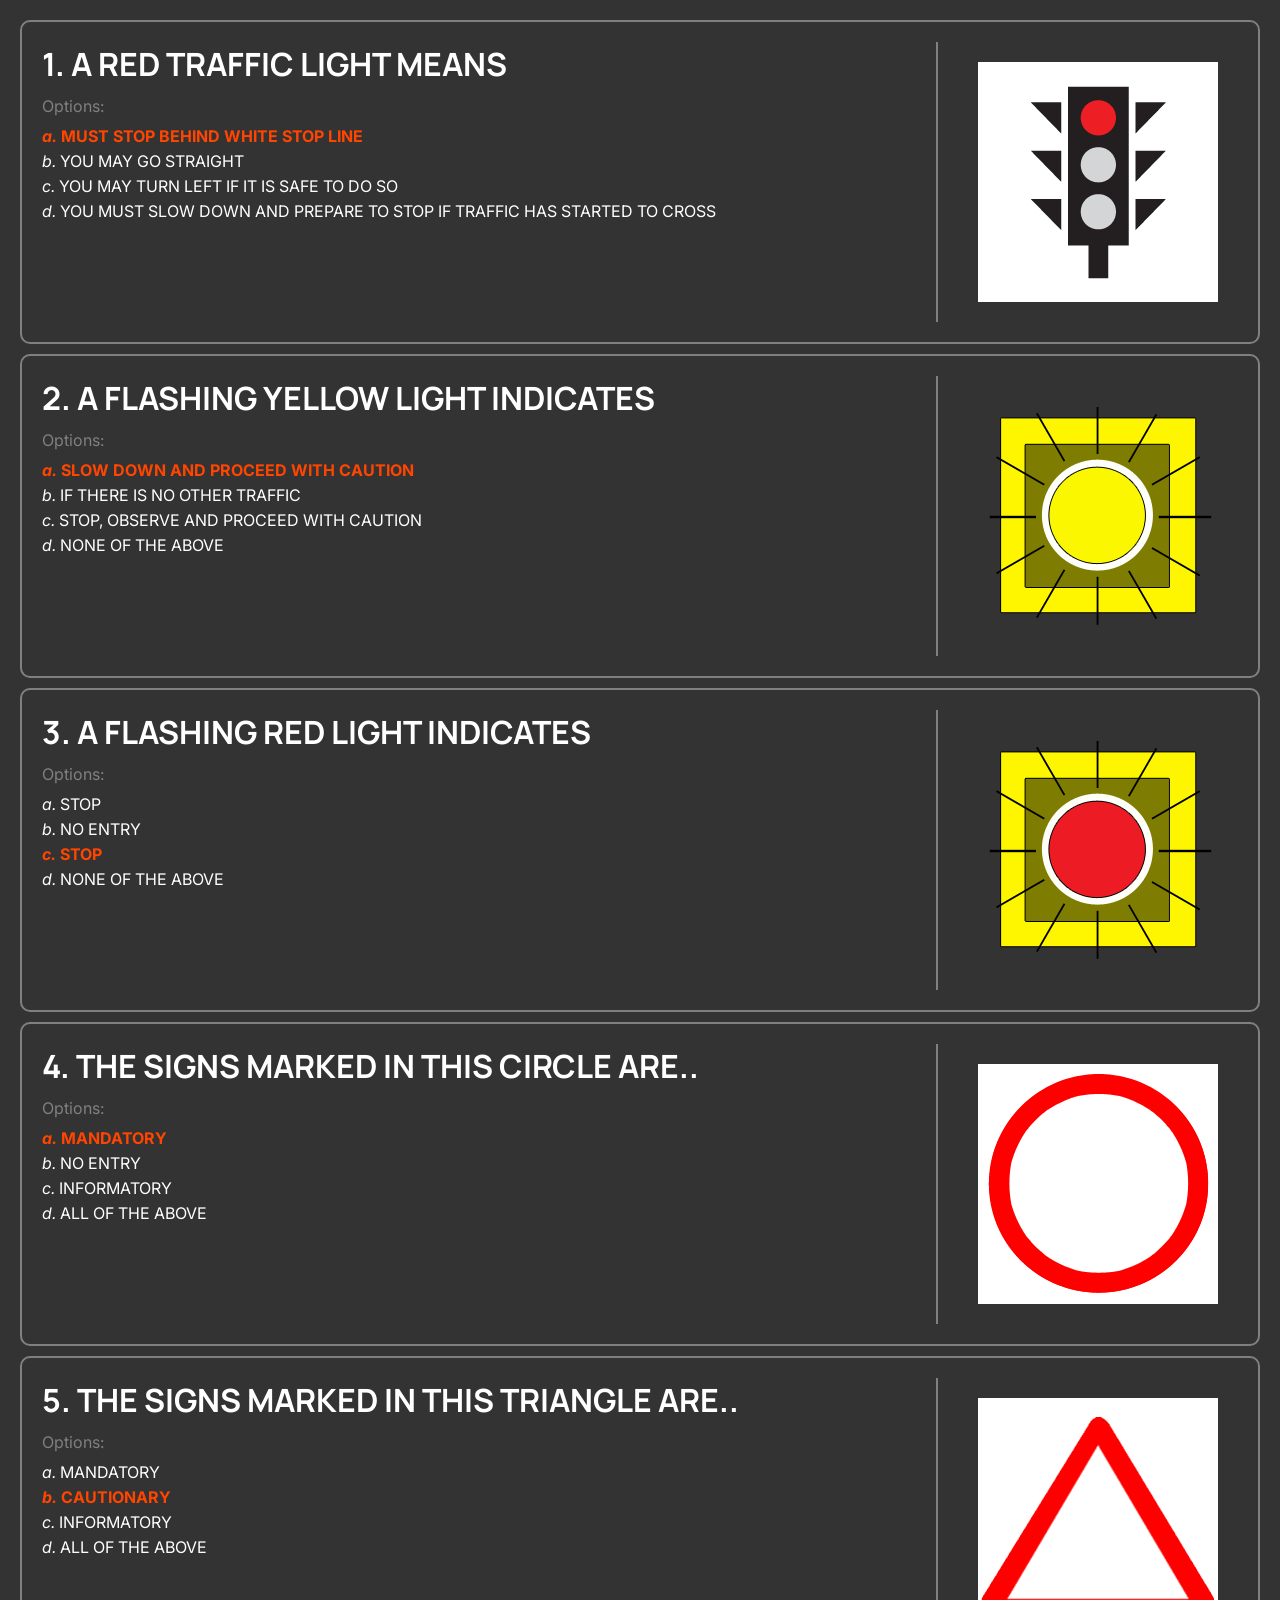
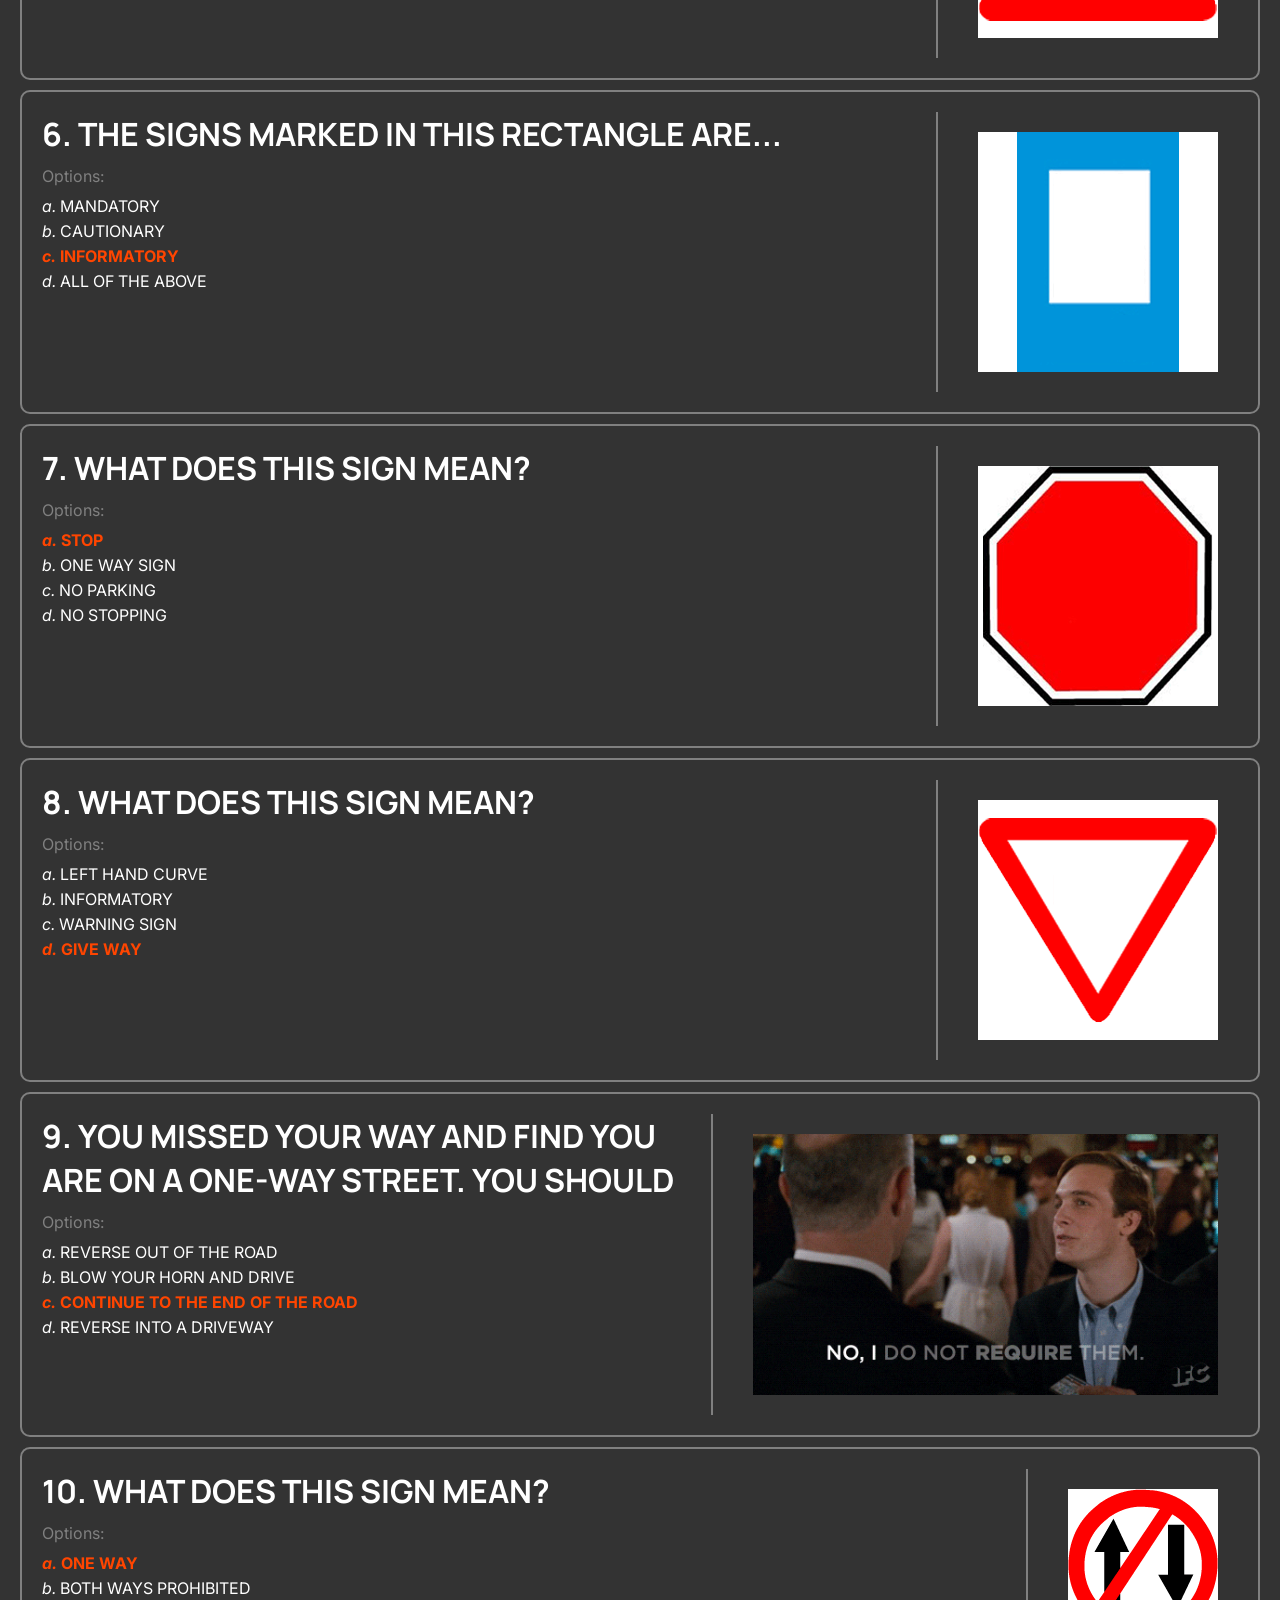
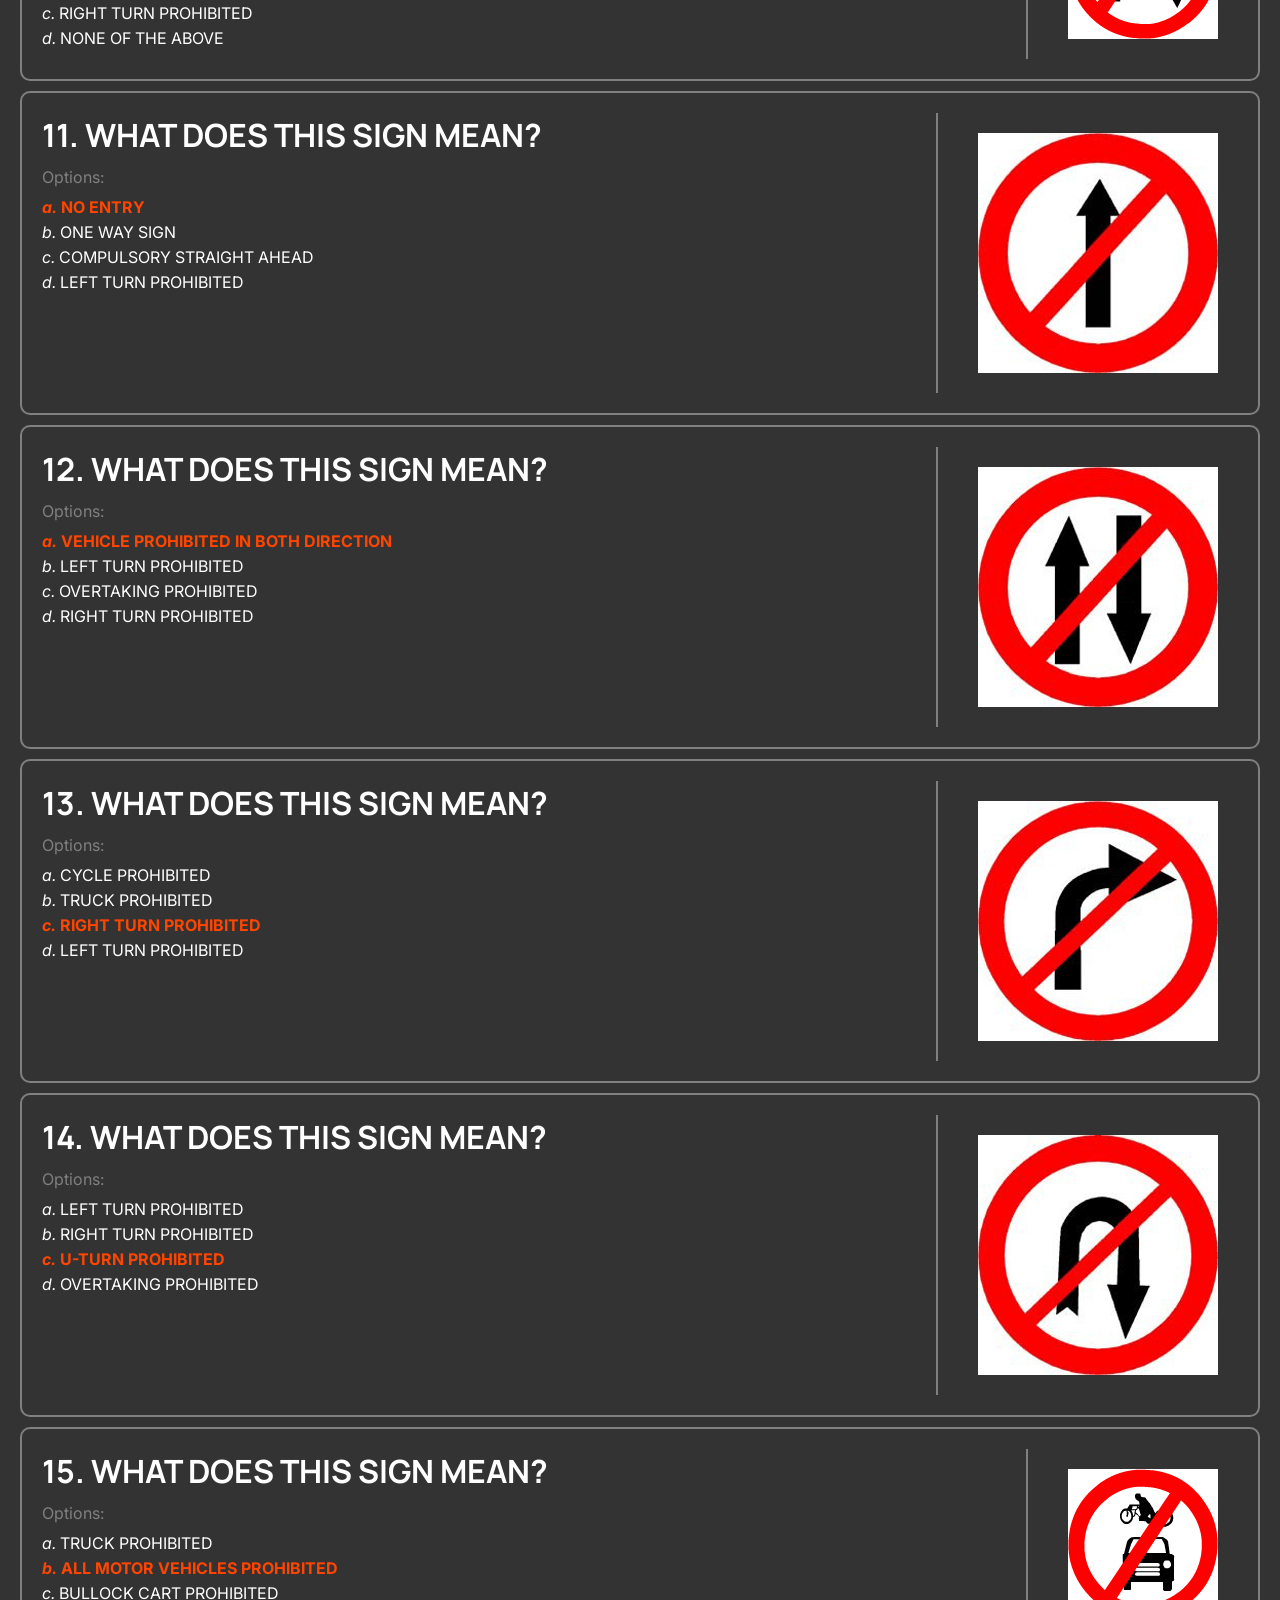
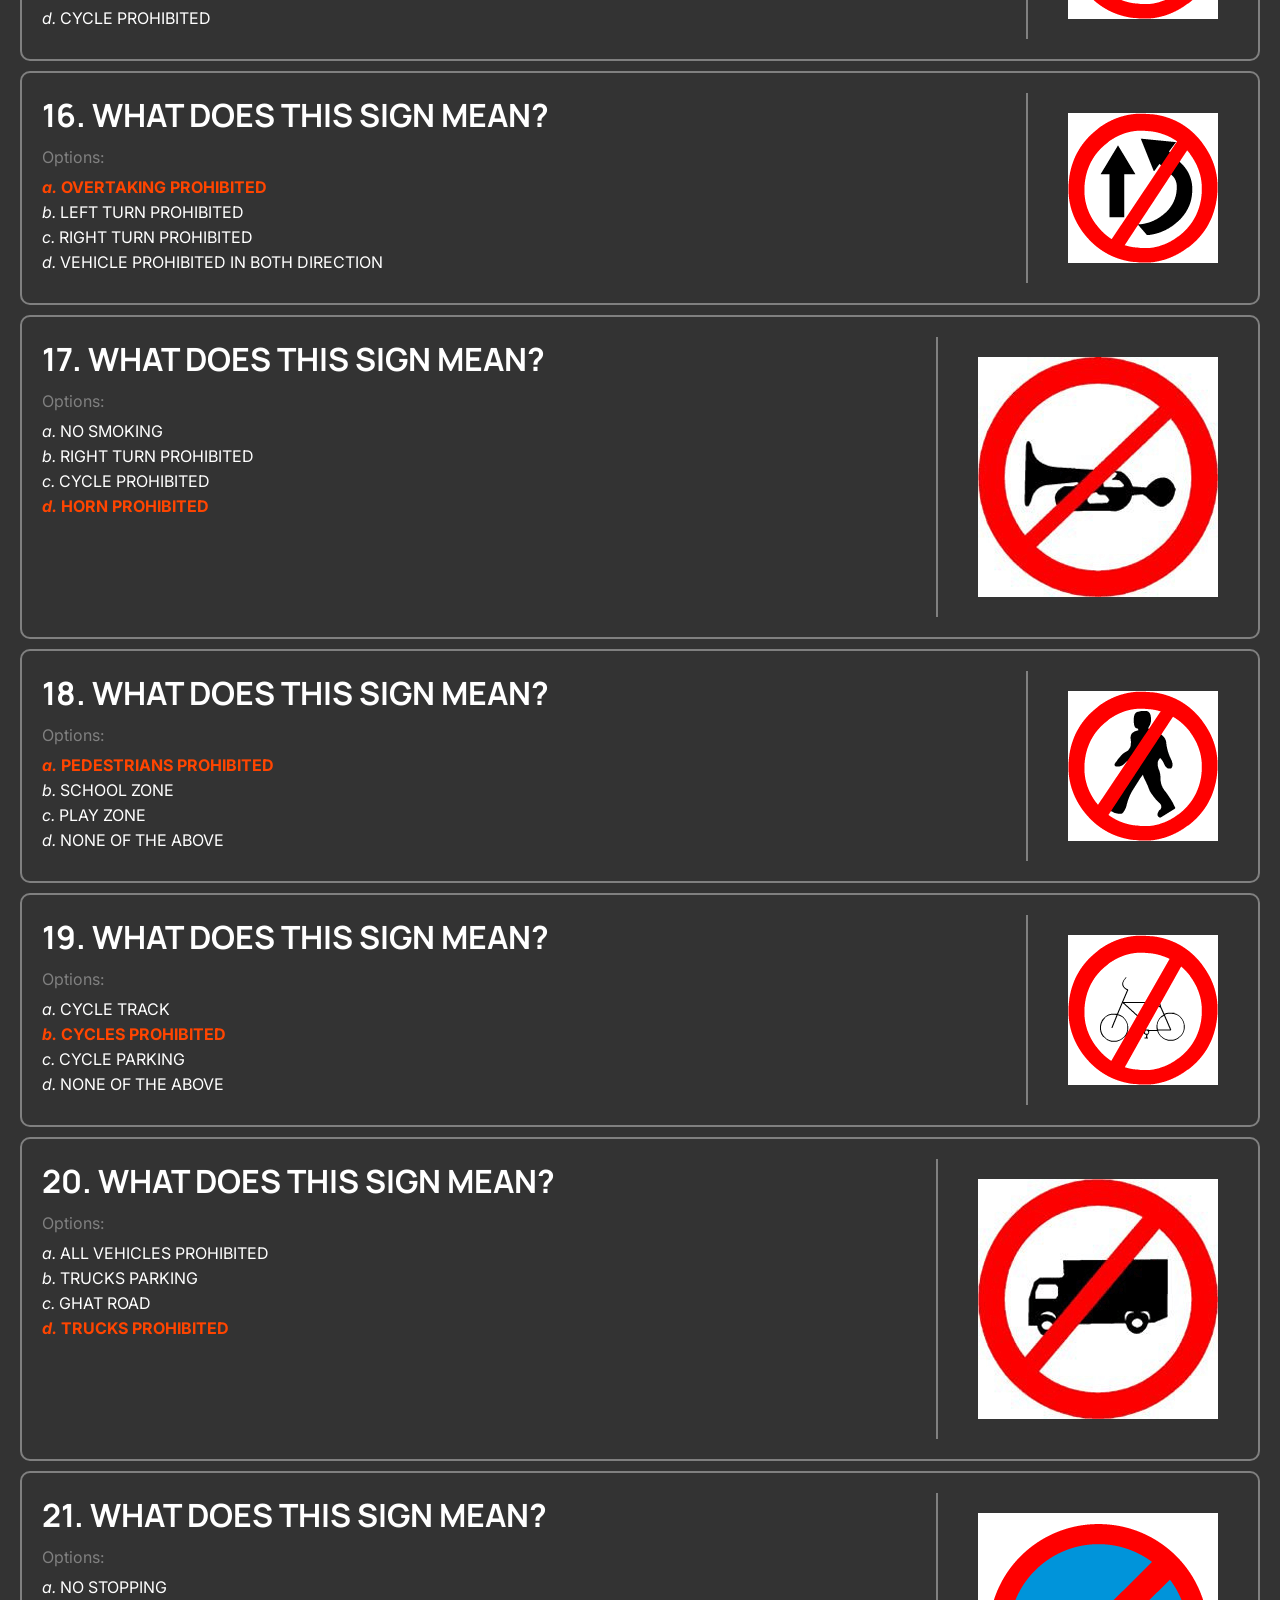
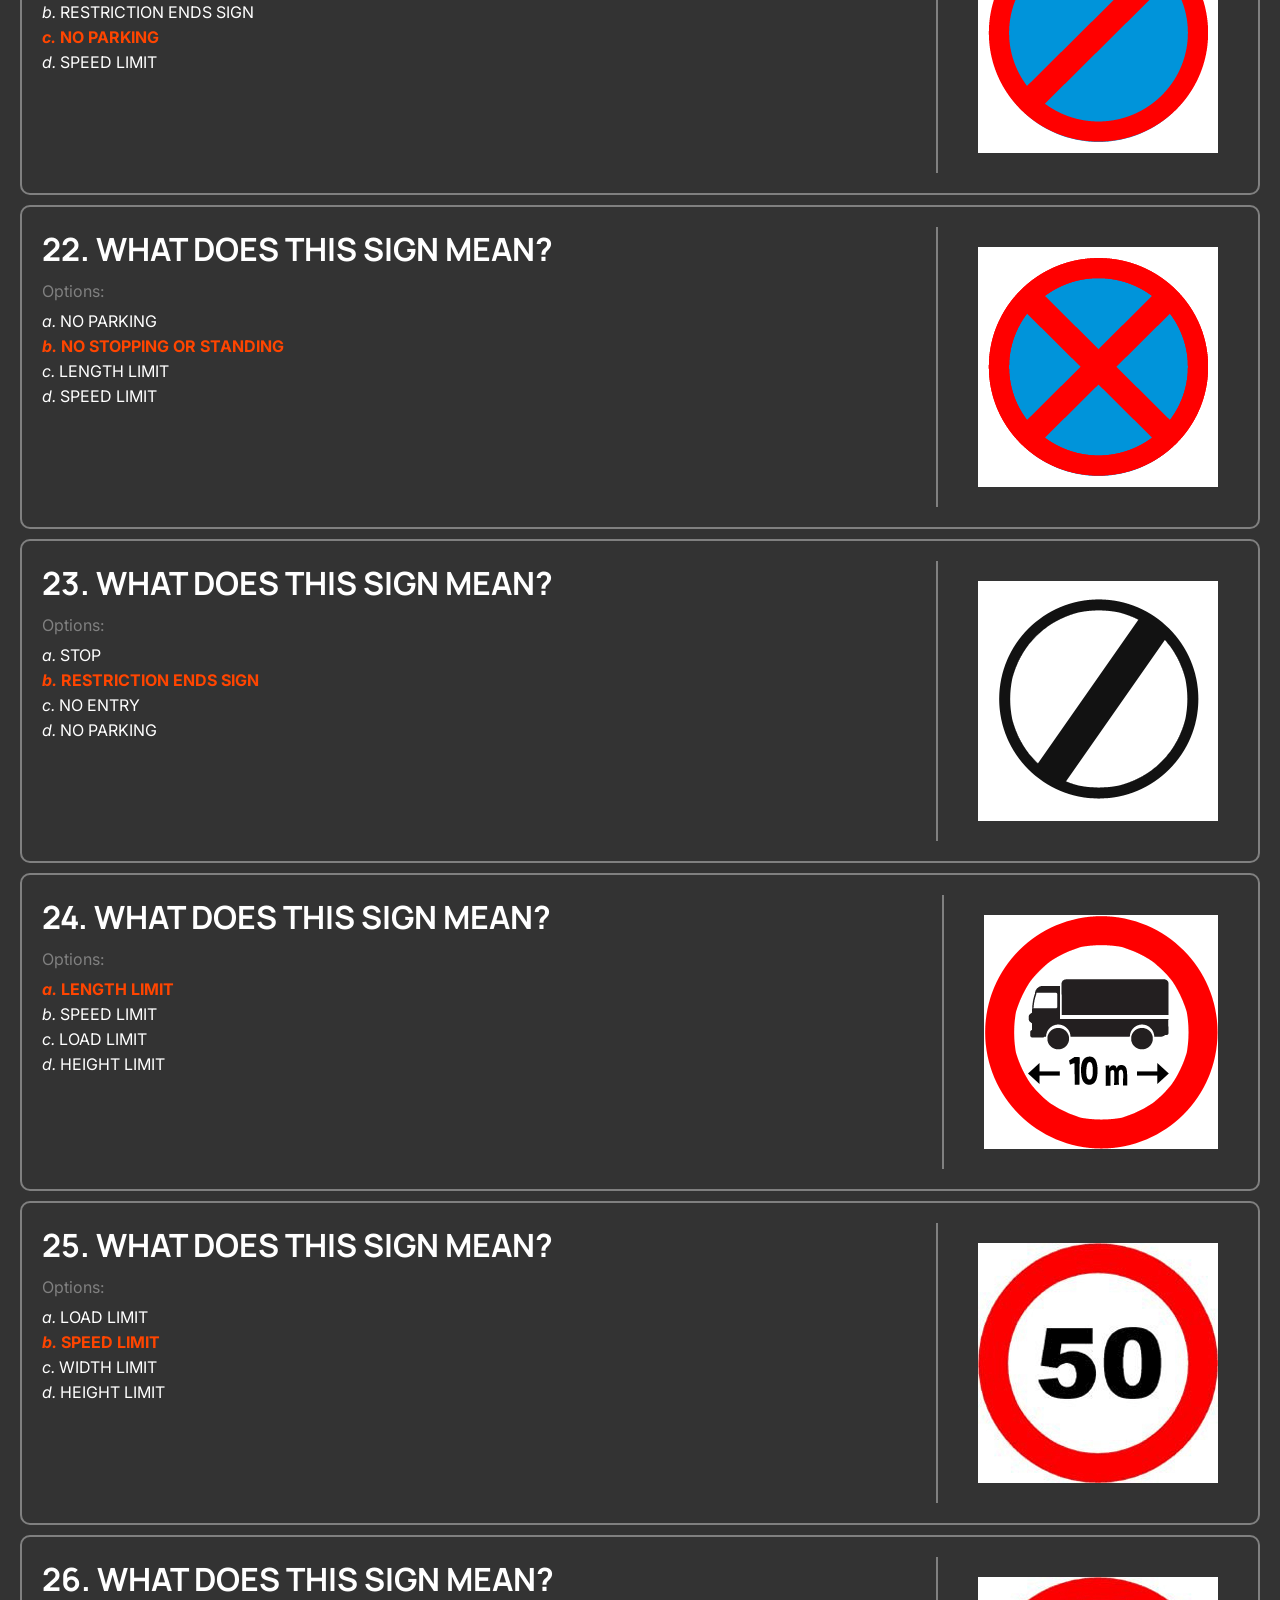
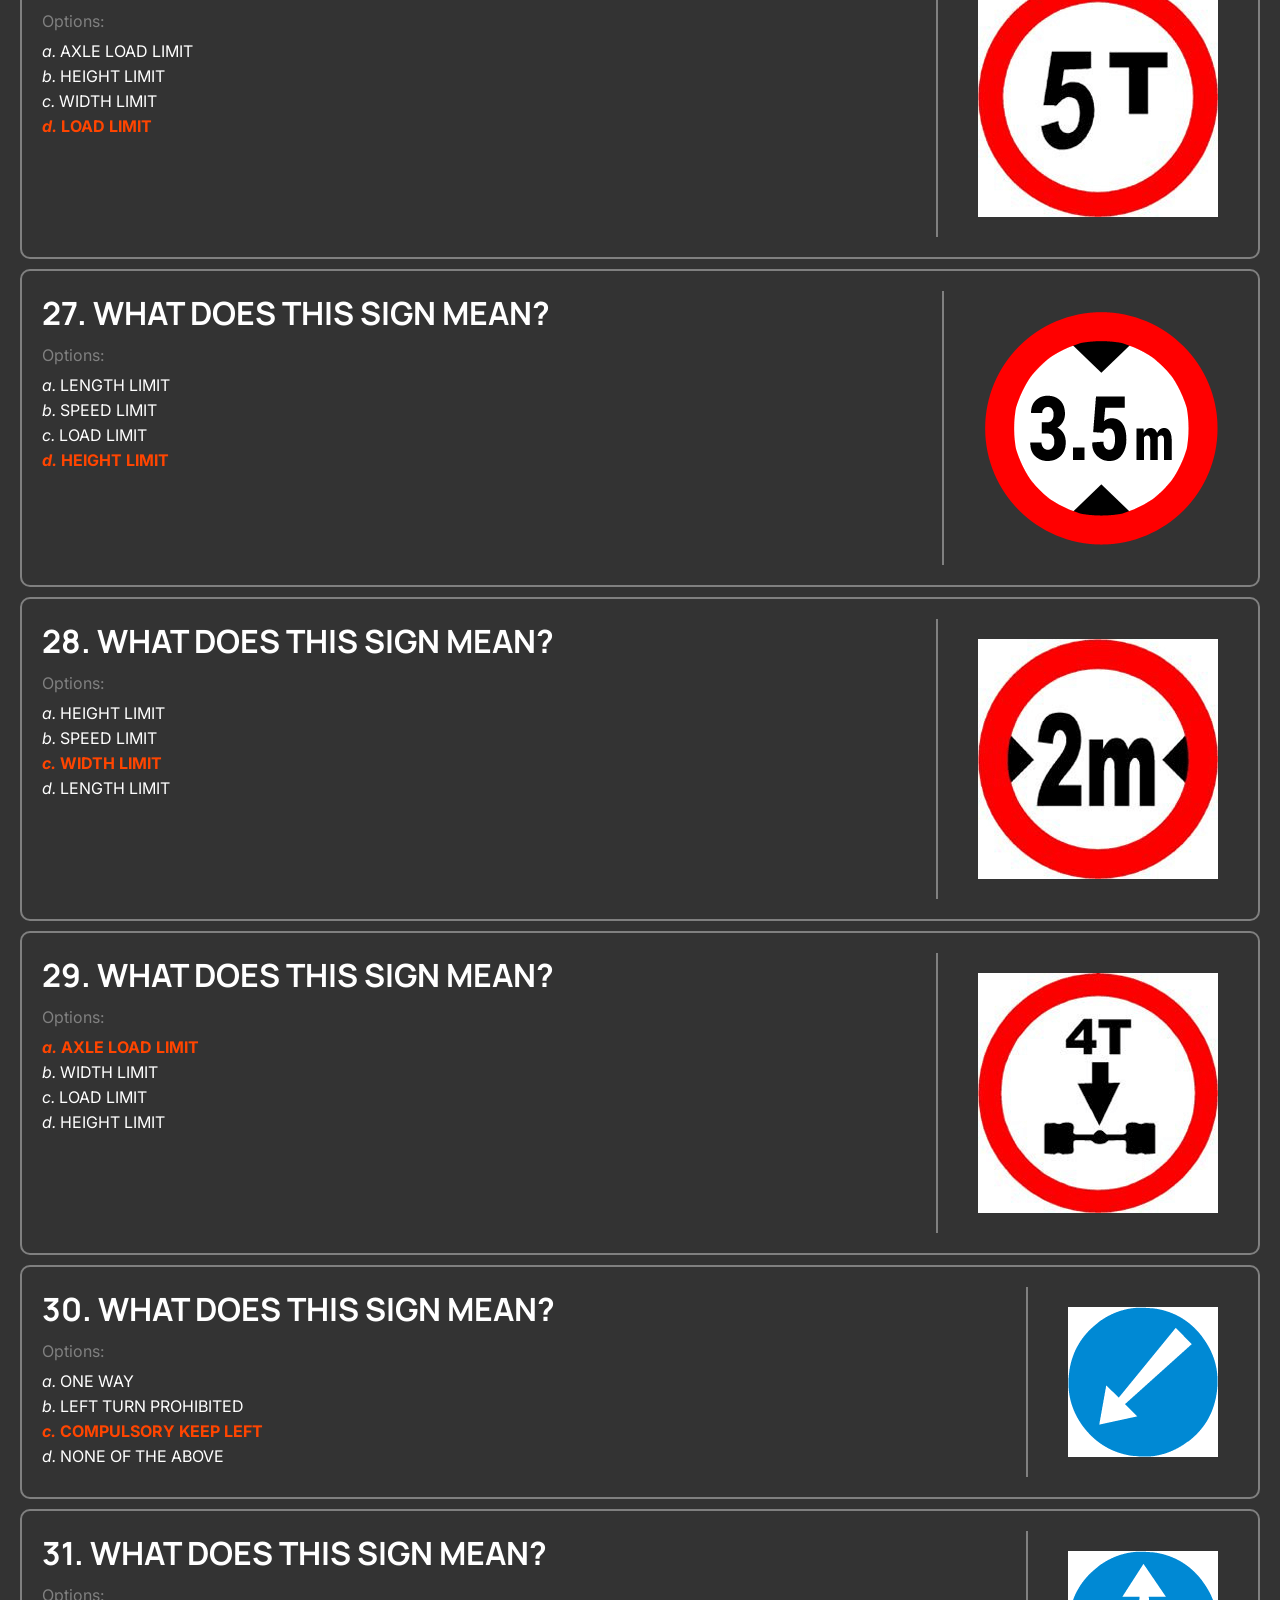
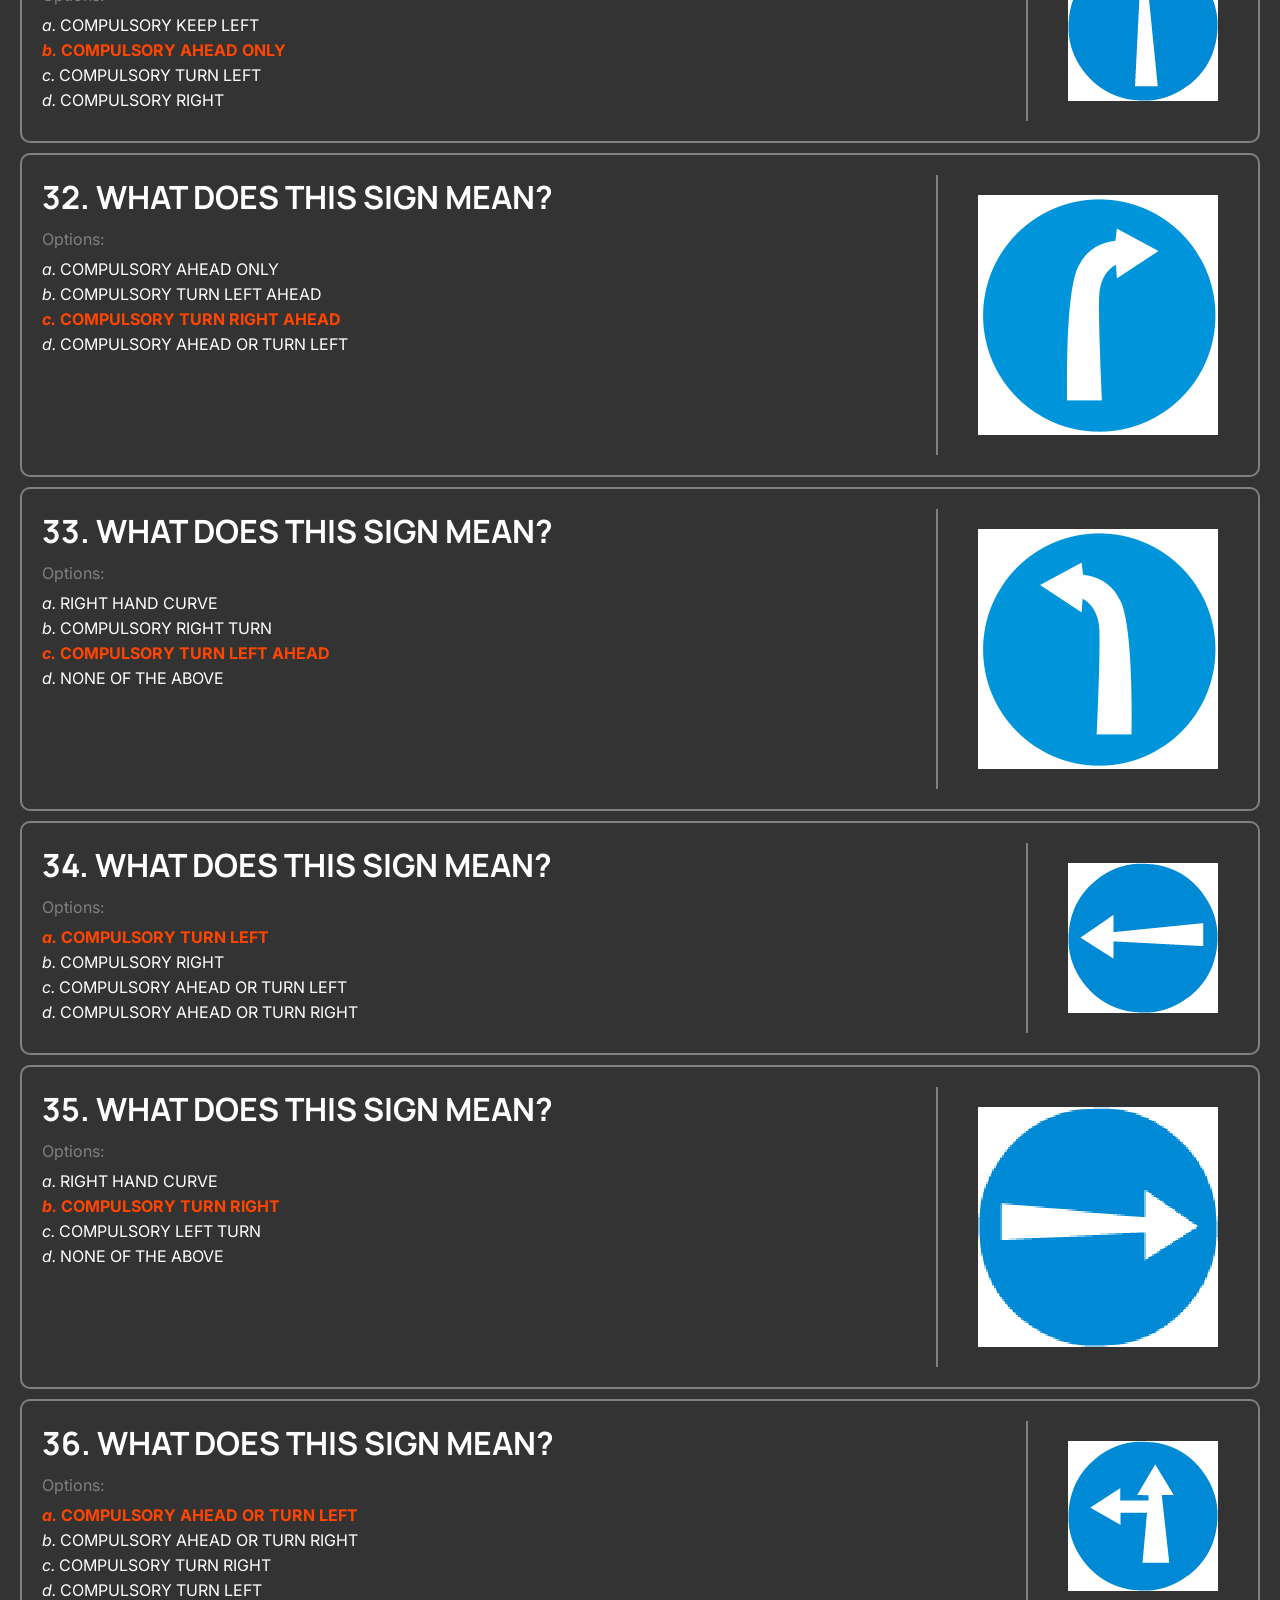
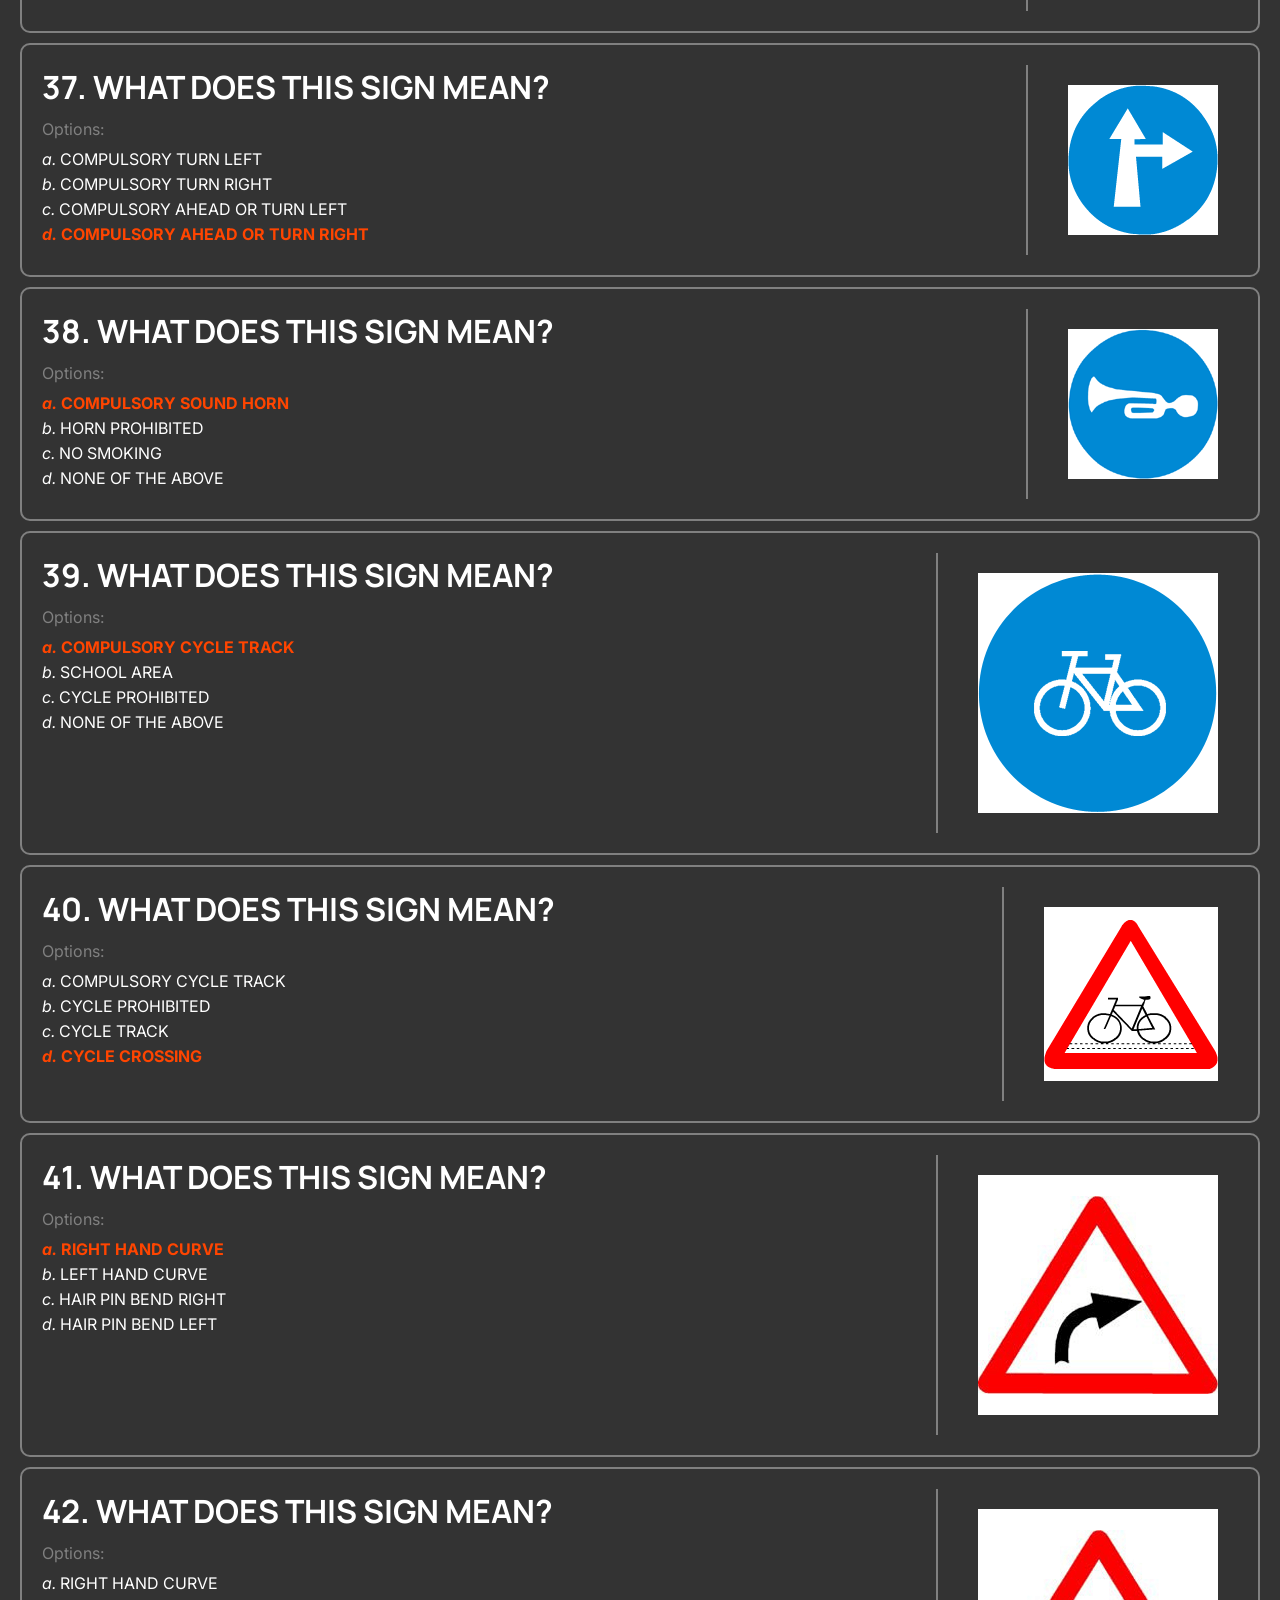
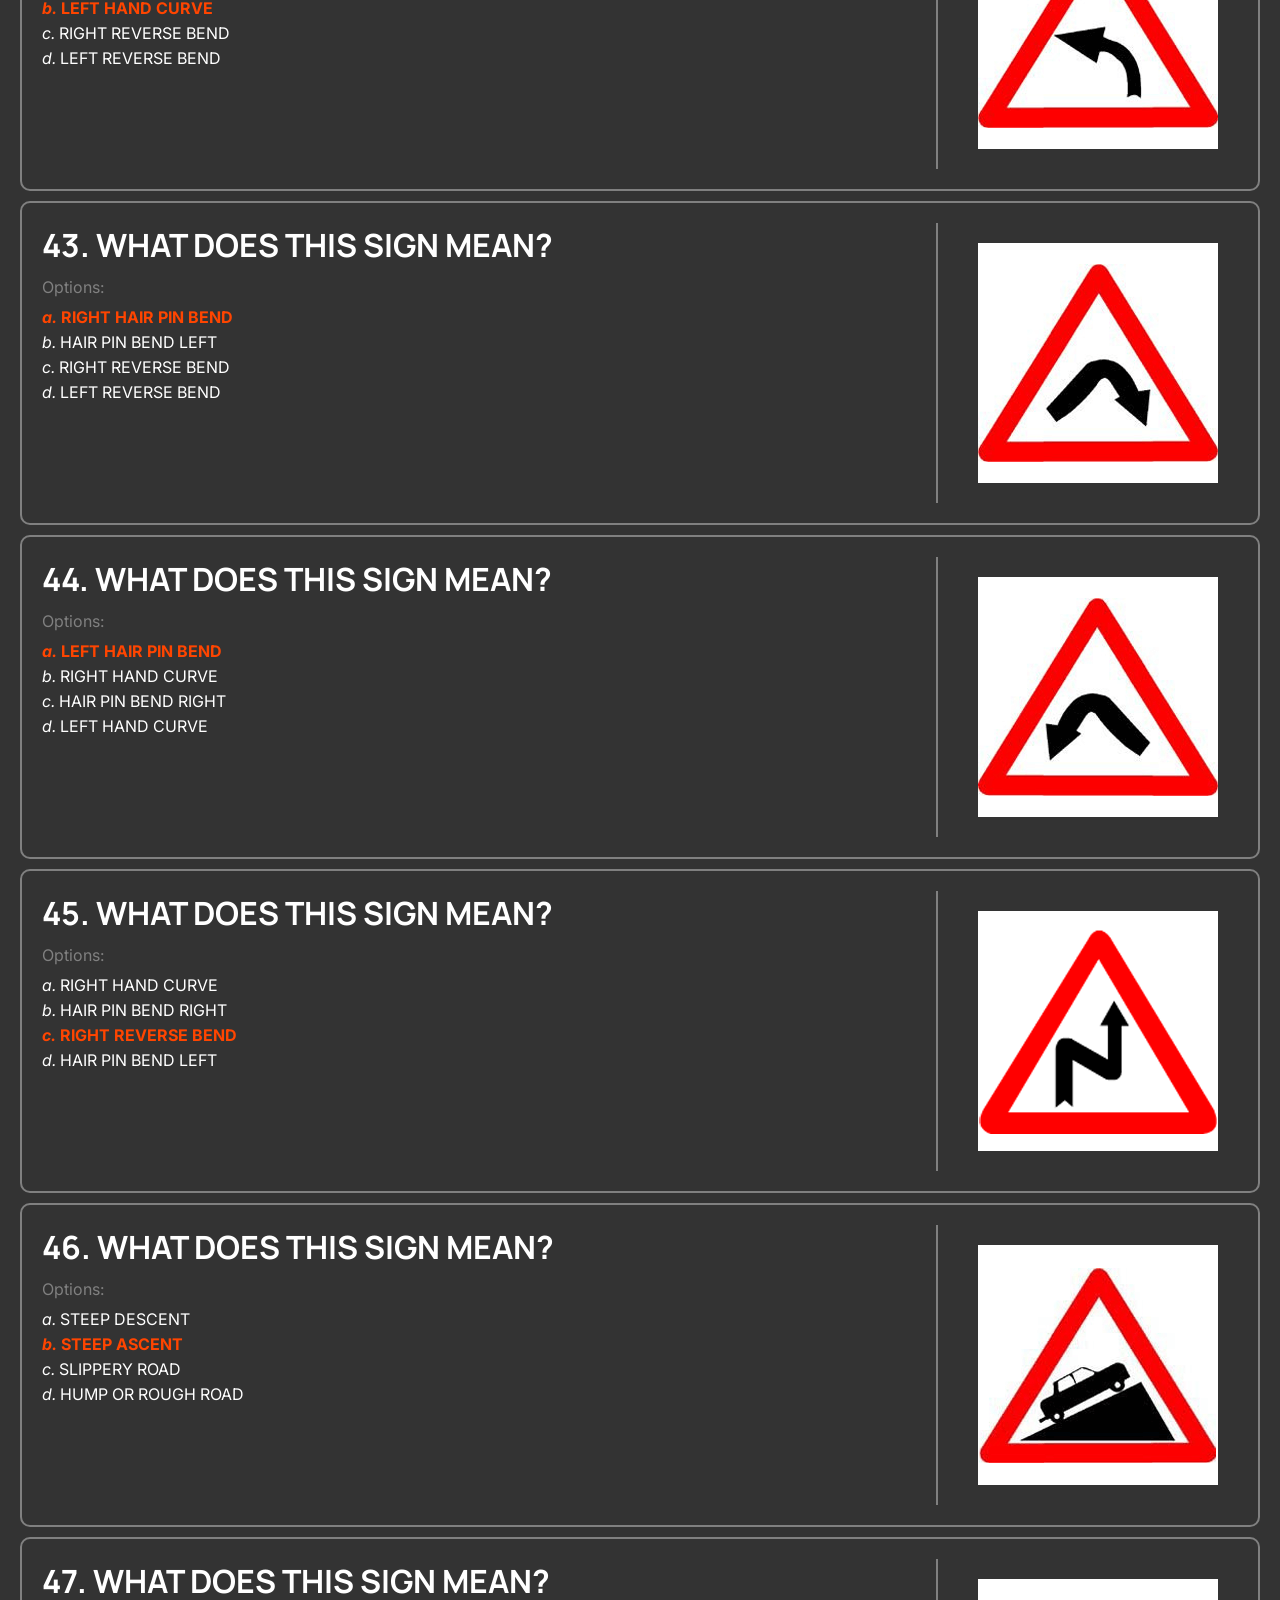
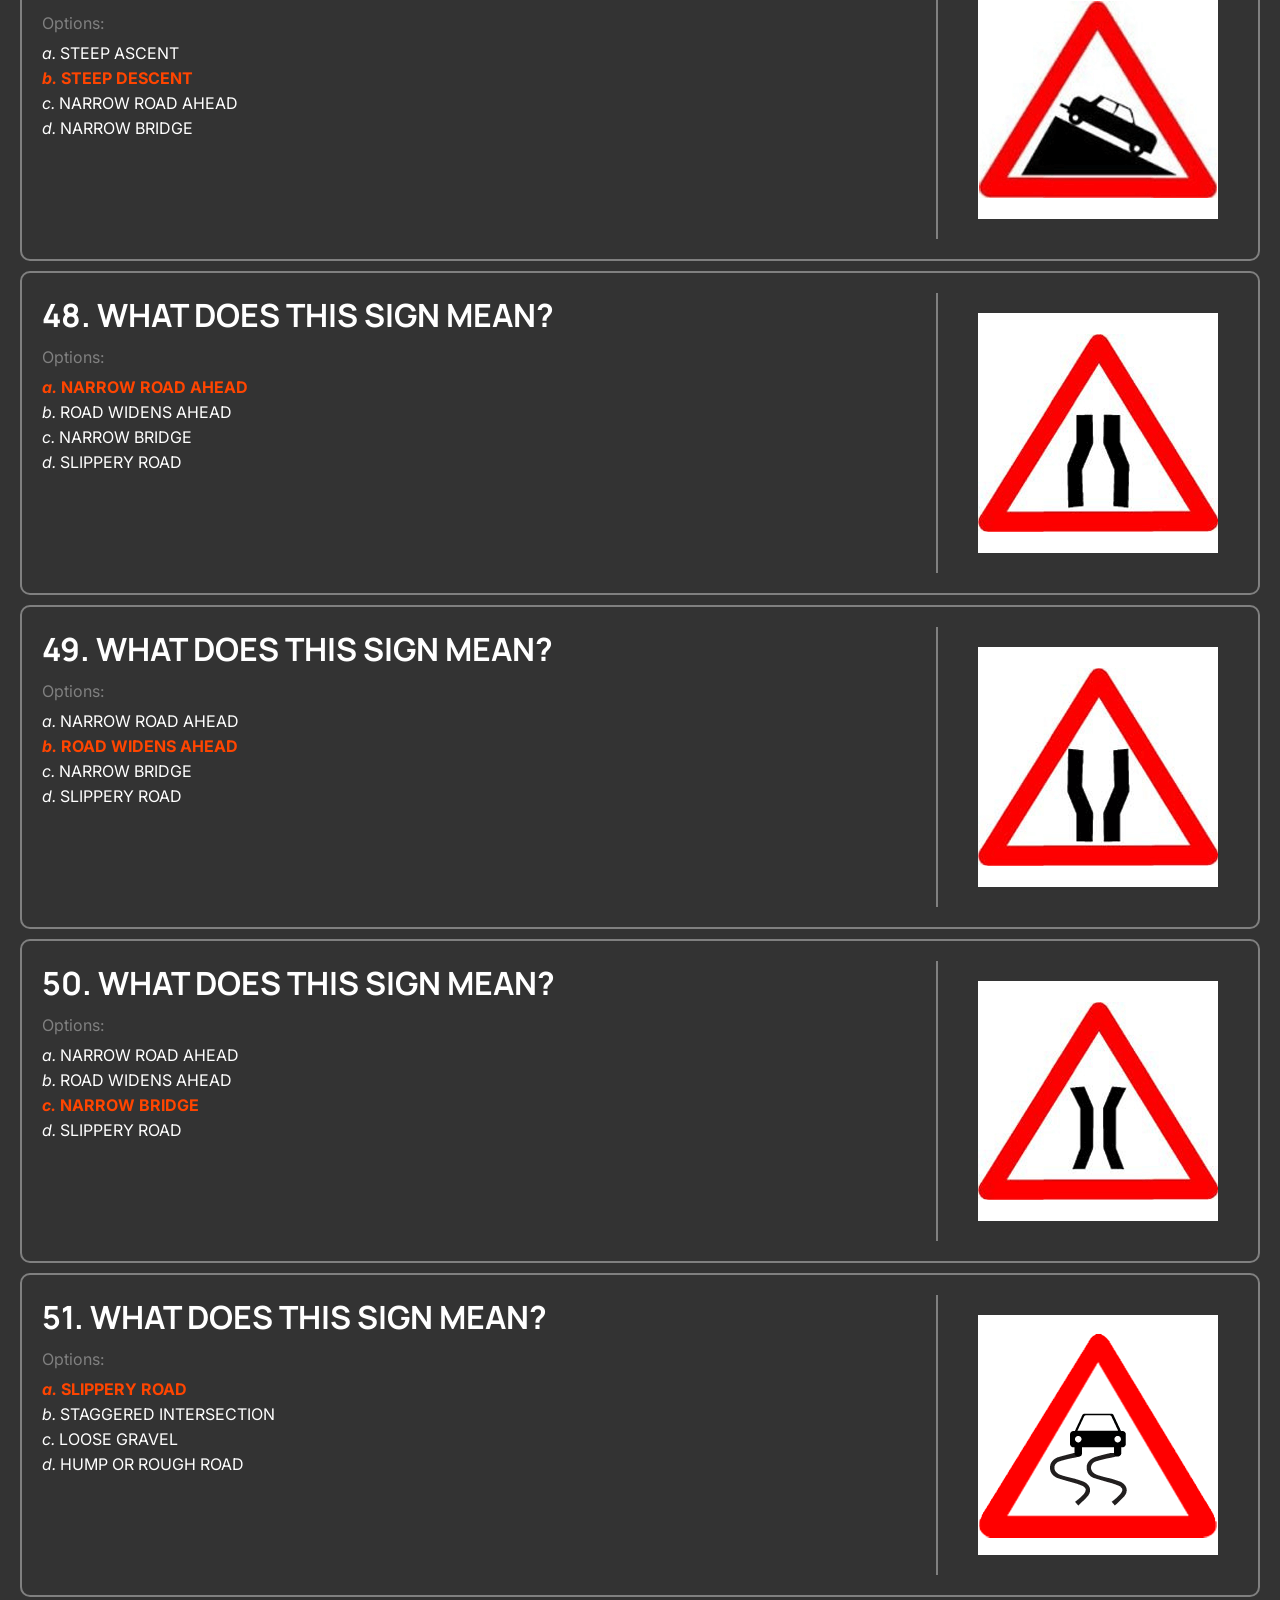
==== index.html @ 0a3eb421 "fix display to 90vh" ====
<!doctype html>
<html lang="en">
  <head>
    <meta charset="UTF-8" />
    <meta name="viewport" content="width=device-width, initial-scale=1.0" />
    <title>Rto Quiz</title>
    <link rel="preconnect" href="https://fonts.googleapis.com" />
    <link rel="preconnect" href="https://fonts.gstatic.com" crossorigin />
    <link
      href="https://fonts.googleapis.com/css2?family=Inter:ital,opsz,wght@0,14..32,100..900;1,14..32,100..900&family=Manrope:wght@200..800&display=swap"
      rel="stylesheet"
    />
    <style>
      * {
        padding: 0;
        margin: 0;
        box-sizing: border-box;
      }

      body {
        font-family: "Inter", sans-serif;
        max-width: 1300px;
        width: 100%;
        margin: 0 auto;
        display: flex;
        justify-content: center;
        padding: 20px;
        background-color: rgba(0, 0, 0, 0.8);
        color: #fff;
        min-height: 100vh; /* Ensure body takes full height */
      }

      .main-container {
        width: 100%;
      }

      .options {
        list-style-type: none;
      }

      .question-tab {
        border: 2px solid gray;
        padding: 20px;
        border-radius: 10px;
        margin-bottom: 10px;
        display: flex;
        gap: 20px;
      }

      .q-options {
        border-right: 2px solid gray;
        flex: 1 1 60%;
      }

      .img-container {
        display: flex;
        justify-content: center;
        align-items: center;
      }

      img {
        width: fit-content;
        max-width: 100%; /* Prevent overflow */
        padding: 20px;
      }

      h1 {
        font-family: "Manrope", sans-serif;
        margin-bottom: 10px;
      }

      .options li {
        margin-bottom: 5px;
      }

      /* Navigation dots for mobile */
      .nav-indicator {
        display: none;
        text-align: center;
        margin-top: 10px;
        color: gray;
      }

      /* --- MOBILE SWIPE LOGIC CSS --- */
      @media (max-width: 480px) {
        .main-container {
          max-width: 100%;
          height: 90vh; /* Fixed height for the card container */
          position: relative; /* Needed for absolute positioning children */
          overflow: hidden; /* Hide cards that are off-screen */
        }

        .question-tab {
          flex-direction: column;
          height: 100%;
          width: 100%;

          /* Absolute positioning to stack them */
          position: absolute;
          top: 0;
          left: 0;

          /* Transition for the swipe animation */
          transition:
            transform 0.3s ease-in-out,
            opacity 0.3s ease;
          opacity: 0;
          pointer-events: none; /* Prevent clicking hidden cards */

          /* Start off-screen to the right by default */
          transform: translateX(100%);
        }

        /* The class active will be added by JS to show the current card */
        .question-tab.active {
          opacity: 1;
          pointer-events: all;
          transform: translateX(0);
          z-index: 2;
        }

        /* Class for cards that have been swiped to the left */
        .question-tab.prev {
          transform: translateX(-100%);
          z-index: 1;
          opacity: 0;
        }

        .q-options {
          padding-bottom: 10px;
          border-right: none;
          border-bottom: 2px solid gray;
          overflow-y: auto; /* Allow text scroll if question is long */
        }

        .nav-indicator {
          display: block;
        }
      }
    </style>
  </head>
  <body>
    <div style="width: 100%">
      <div class="main-container"></div>
      <div class="nav-indicator">
        <span id="current-count">1</span> / <span id="total-count">0</span
        ><br />
        <small>(Swipe Left/Right)</small>
      </div>
    </div>
    <script>
      const questionData = [
        {
          id: 1,
          question: "A RED TRAFFIC LIGHT MEANS",
          imageID: "img111",
          options: {
            a: "MUST STOP BEHIND WHITE STOP LINE",
            b: "YOU MAY GO STRAIGHT",
            c: "YOU MAY TURN LEFT IF IT IS SAFE TO DO SO",
            d: "YOU MUST SLOW DOWN AND PREPARE TO STOP IF TRAFFIC HAS STARTED TO CROSS",
          },
          answerOption: "a",
        },
        {
          id: 2,
          question: "A FLASHING YELLOW LIGHT INDICATES",
          imageID: "img129",
          options: {
            a: "SLOW DOWN AND PROCEED WITH CAUTION",
            b: "IF THERE IS NO OTHER TRAFFIC",
            c: "STOP, OBSERVE AND PROCEED WITH CAUTION",
            d: "NONE OF THE ABOVE",
          },
          answerOption: "a",
        },
        {
          id: 3,
          question: "A FLASHING RED LIGHT INDICATES",
          imageID: "img130",
          options: {
            a: "STOP",
            b: "NO ENTRY",
            c: "STOP",
            d: "NONE OF THE ABOVE",
          },
          answerOption: "c",
        },
        {
          id: 4,
          question: "THE SIGNS MARKED IN THIS CIRCLE ARE..",
          imageID: "img131",
          options: {
            a: "MANDATORY",
            b: "NO ENTRY",
            c: "INFORMATORY",
            d: "ALL OF THE ABOVE",
          },
          answerOption: "a",
        },
        {
          id: 5,
          question: "THE SIGNS MARKED IN THIS TRIANGLE ARE..",
          imageID: "img112",
          options: {
            a: "MANDATORY",
            b: "CAUTIONARY",
            c: "INFORMATORY",
            d: "ALL OF THE ABOVE",
          },
          answerOption: "b",
        },
        {
          id: 6,
          question: "THE SIGNS MARKED IN THIS RECTANGLE ARE...",
          imageID: "img113",
          options: {
            a: "MANDATORY",
            b: "CAUTIONARY",
            c: "INFORMATORY",
            d: "ALL OF THE ABOVE",
          },
          answerOption: "c",
        },
        {
          id: 7,
          question: "WHAT DOES THIS SIGN MEAN?",
          imageID: "img1",
          options: {
            a: "STOP",
            b: "ONE WAY SIGN",
            c: "NO PARKING",
            d: "NO STOPPING",
          },
          answerOption: "a",
        },
        {
          id: 8,
          question: "WHAT DOES THIS SIGN MEAN?",
          imageID: "img3",
          options: {
            a: "LEFT HAND CURVE",
            b: "INFORMATORY",
            c: "WARNING SIGN",
            d: "GIVE WAY",
          },
          answerOption: "d",
        },
        {
          id: 9,
          question:
            "YOU MISSED YOUR WAY AND FIND YOU ARE ON A ONE-WAY STREET. YOU SHOULD",
          imageID: null,
          options: {
            a: "REVERSE OUT OF THE ROAD",
            b: "BLOW YOUR HORN AND DRIVE",
            c: "CONTINUE TO THE END OF THE ROAD",
            d: "REVERSE INTO A DRIVEWAY",
          },
          answerOption: "c",
        },
        {
          id: 10,
          question: "WHAT DOES THIS SIGN MEAN?",
          imageID: "img86",
          options: {
            a: "ONE WAY",
            b: "BOTH WAYS PROHIBITED",
            c: "RIGHT TURN PROHIBITED",
            d: "NONE OF THE ABOVE",
          },
          answerOption: "a",
        },
        {
          id: 11,
          question: "WHAT DOES THIS SIGN MEAN?",
          imageID: "img4",
          options: {
            a: "NO ENTRY",
            b: "ONE WAY SIGN",
            c: "COMPULSORY STRAIGHT AHEAD",
            d: "LEFT TURN PROHIBITED",
          },
          answerOption: "a",
        },
        {
          id: 12,
          question: "WHAT DOES THIS SIGN MEAN?",
          imageID: "img74",
          options: {
            a: "VEHICLE PROHIBITED IN BOTH DIRECTION",
            b: "LEFT TURN PROHIBITED",
            c: "OVERTAKING PROHIBITED",
            d: "RIGHT TURN PROHIBITED",
          },
          answerOption: "a",
        },
        {
          id: 13,
          question: "WHAT DOES THIS SIGN MEAN?",
          imageID: "img72",
          options: {
            a: "CYCLE PROHIBITED",
            b: "TRUCK PROHIBITED",
            c: "RIGHT TURN PROHIBITED",
            d: "LEFT TURN PROHIBITED",
          },
          answerOption: "c",
        },
        {
          id: 14,
          question: "WHAT DOES THIS SIGN MEAN?",
          imageID: "img8",
          options: {
            a: "LEFT TURN PROHIBITED",
            b: "RIGHT TURN PROHIBITED",
            c: "U-TURN PROHIBITED",
            d: "OVERTAKING PROHIBITED",
          },
          answerOption: "c",
        },
        {
          id: 15,
          question: "WHAT DOES THIS SIGN MEAN?",
          imageID: "img21",
          options: {
            a: "TRUCK PROHIBITED",
            b: "ALL MOTOR VEHICLES PROHIBITED",
            c: "BULLOCK CART PROHIBITED",
            d: "CYCLE PROHIBITED",
          },
          answerOption: "b",
        },
        {
          id: 16,
          question: "WHAT DOES THIS SIGN MEAN?",
          imageID: "img14",
          options: {
            a: "OVERTAKING PROHIBITED",
            b: "LEFT TURN PROHIBITED",
            c: "RIGHT TURN PROHIBITED",
            d: "VEHICLE PROHIBITED IN BOTH DIRECTION",
          },
          answerOption: "a",
        },
        {
          id: 17,
          question: "WHAT DOES THIS SIGN MEAN?",
          imageID: "img9",
          options: {
            a: "NO SMOKING",
            b: "RIGHT TURN PROHIBITED",
            c: "CYCLE PROHIBITED",
            d: "HORN PROHIBITED",
          },
          answerOption: "d",
        },
        {
          id: 18,
          question: "WHAT DOES THIS SIGN MEAN?",
          imageID: "img24",
          options: {
            a: "PEDESTRIANS PROHIBITED",
            b: "SCHOOL ZONE",
            c: "PLAY ZONE",
            d: "NONE OF THE ABOVE",
          },
          answerOption: "a",
        },
        {
          id: 19,
          question: "WHAT DOES THIS SIGN MEAN?",
          imageID: "img95",
          options: {
            a: "CYCLE TRACK",
            b: "CYCLES PROHIBITED",
            c: "CYCLE PARKING",
            d: "NONE OF THE ABOVE",
          },
          answerOption: "b",
        },
        {
          id: 20,
          question: "WHAT DOES THIS SIGN MEAN?",
          imageID: "img22",
          options: {
            a: "ALL VEHICLES PROHIBITED",
            b: "TRUCKS PARKING",
            c: "GHAT ROAD",
            d: "TRUCKS PROHIBITED",
          },
          answerOption: "d",
        },
        {
          id: 21,
          question: "WHAT DOES THIS SIGN MEAN?",
          imageID: "img69",
          options: {
            a: "NO STOPPING",
            b: "RESTRICTION ENDS SIGN",
            c: "NO PARKING",
            d: "SPEED LIMIT",
          },
          answerOption: "c",
        },
        {
          id: 22,
          question: "WHAT DOES THIS SIGN MEAN?",
          imageID: "img19",
          options: {
            a: "NO PARKING",
            b: "NO STOPPING OR STANDING",
            c: "LENGTH LIMIT",
            d: "SPEED LIMIT",
          },
          answerOption: "b",
        },
        {
          id: 23,
          question: "WHAT DOES THIS SIGN MEAN?",
          imageID: "img11",
          options: {
            a: "STOP",
            b: "RESTRICTION ENDS SIGN",
            c: "NO ENTRY",
            d: "NO PARKING",
          },
          answerOption: "b",
        },
        {
          id: 24,
          question: "WHAT DOES THIS SIGN MEAN?",
          imageID: "img96",
          options: {
            a: "LENGTH LIMIT",
            b: "SPEED LIMIT",
            c: "LOAD LIMIT",
            d: "HEIGHT LIMIT",
          },
          answerOption: "a",
        },
        {
          id: 25,
          question: "WHAT DOES THIS SIGN MEAN?",
          imageID: "img26",
          options: {
            a: "LOAD LIMIT",
            b: "SPEED LIMIT",
            c: "WIDTH LIMIT",
            d: "HEIGHT LIMIT",
          },
          answerOption: "b",
        },
        {
          id: 26,
          question: "WHAT DOES THIS SIGN MEAN?",
          imageID: "img99",
          options: {
            a: "AXLE LOAD LIMIT",
            b: "HEIGHT LIMIT",
            c: "WIDTH LIMIT",
            d: "LOAD LIMIT",
          },
          answerOption: "d",
        },
        {
          id: 27,
          question: "WHAT DOES THIS SIGN MEAN?",
          imageID: "img88",
          options: {
            a: "LENGTH LIMIT",
            b: "SPEED LIMIT",
            c: "LOAD LIMIT",
            d: "HEIGHT LIMIT",
          },
          answerOption: "d",
        },
        {
          id: 28,
          question: "WHAT DOES THIS SIGN MEAN?",
          imageID: "img87",
          options: {
            a: "HEIGHT LIMIT",
            b: "SPEED LIMIT",
            c: "WIDTH LIMIT",
            d: "LENGTH LIMIT",
          },
          answerOption: "c",
        },
        {
          id: 29,
          question: "WHAT DOES THIS SIGN MEAN?",
          imageID: "img35",
          options: {
            a: "AXLE LOAD LIMIT",
            b: "WIDTH LIMIT",
            c: "LOAD LIMIT",
            d: "HEIGHT LIMIT",
          },
          answerOption: "a",
        },
        {
          id: 30,
          question: "WHAT DOES THIS SIGN MEAN?",
          imageID: "img2",
          options: {
            a: "ONE WAY",
            b: "LEFT TURN PROHIBITED",
            c: "COMPULSORY KEEP LEFT",
            d: "NONE OF THE ABOVE",
          },
          answerOption: "c",
        },
        {
          id: 31,
          question: "WHAT DOES THIS SIGN MEAN?",
          imageID: "img20",
          options: {
            a: "COMPULSORY KEEP LEFT",
            b: "COMPULSORY AHEAD ONLY",
            c: "COMPULSORY TURN LEFT",
            d: "COMPULSORY RIGHT",
          },
          answerOption: "b",
        },
        {
          id: 32,
          question: "WHAT DOES THIS SIGN MEAN?",
          imageID: "img132",
          options: {
            a: "COMPULSORY AHEAD ONLY",
            b: "COMPULSORY TURN LEFT AHEAD",
            c: "COMPULSORY TURN RIGHT AHEAD",
            d: "COMPULSORY AHEAD OR TURN LEFT",
          },
          answerOption: "c",
        },
        {
          id: 33,
          question: "WHAT DOES THIS SIGN MEAN?",
          imageID: "img133",
          options: {
            a: "RIGHT HAND CURVE",
            b: "COMPULSORY RIGHT TURN",
            c: "COMPULSORY TURN LEFT AHEAD",
            d: "NONE OF THE ABOVE",
          },
          answerOption: "c",
        },
        {
          id: 34,
          question: "WHAT DOES THIS SIGN MEAN?",
          imageID: "img70",
          options: {
            a: "COMPULSORY TURN LEFT",
            b: "COMPULSORY RIGHT",
            c: "COMPULSORY AHEAD OR TURN LEFT",
            d: "COMPULSORY AHEAD OR TURN RIGHT",
          },
          answerOption: "a",
        },
        {
          id: 35,
          question: "WHAT DOES THIS SIGN MEAN?",
          imageID: "img85",
          options: {
            a: "RIGHT HAND CURVE",
            b: "COMPULSORY TURN RIGHT",
            c: "COMPULSORY LEFT TURN",
            d: "NONE OF THE ABOVE",
          },
          answerOption: "b",
        },
        {
          id: 36,
          question: "WHAT DOES THIS SIGN MEAN?",
          imageID: "img16",
          options: {
            a: "COMPULSORY AHEAD OR TURN LEFT",
            b: "COMPULSORY AHEAD OR TURN RIGHT",
            c: "COMPULSORY TURN RIGHT",
            d: "COMPULSORY TURN LEFT",
          },
          answerOption: "a",
        },
        {
          id: 37,
          question: "WHAT DOES THIS SIGN MEAN?",
          imageID: "img27",
          options: {
            a: "COMPULSORY TURN LEFT",
            b: "COMPULSORY TURN RIGHT",
            c: "COMPULSORY AHEAD OR TURN LEFT",
            d: "COMPULSORY AHEAD OR TURN RIGHT",
          },
          answerOption: "d",
        },
        {
          id: 38,
          question: "WHAT DOES THIS SIGN MEAN?",
          imageID: "img17",
          options: {
            a: "COMPULSORY SOUND HORN",
            b: "HORN PROHIBITED",
            c: "NO SMOKING",
            d: "NONE OF THE ABOVE",
          },
          answerOption: "a",
        },
        {
          id: 39,
          question: "WHAT DOES THIS SIGN MEAN?",
          imageID: "img98",
          options: {
            a: "COMPULSORY CYCLE TRACK",
            b: "SCHOOL AREA",
            c: "CYCLE PROHIBITED",
            d: "NONE OF THE ABOVE",
          },
          answerOption: "a",
        },
        {
          id: 40,
          question: "WHAT DOES THIS SIGN MEAN?",
          imageID: "img43",
          options: {
            a: "COMPULSORY CYCLE TRACK",
            b: "CYCLE PROHIBITED",
            c: "CYCLE TRACK",
            d: "CYCLE CROSSING",
          },
          answerOption: "d",
        },
        {
          id: 41,
          question: "WHAT DOES THIS SIGN MEAN?",
          imageID: "img5",
          options: {
            a: "RIGHT HAND CURVE",
            b: "LEFT HAND CURVE",
            c: "HAIR PIN BEND RIGHT",
            d: "HAIR PIN BEND LEFT",
          },
          answerOption: "a",
        },
        {
          id: 42,
          question: "WHAT DOES THIS SIGN MEAN?",
          imageID: "img29",
          options: {
            a: "RIGHT HAND CURVE",
            b: "LEFT HAND CURVE",
            c: "RIGHT REVERSE BEND",
            d: "LEFT REVERSE BEND",
          },
          answerOption: "b",
        },
        {
          id: 43,
          question: "WHAT DOES THIS SIGN MEAN?",
          imageID: "img30",
          options: {
            a: "RIGHT HAIR PIN BEND",
            b: "HAIR PIN BEND LEFT",
            c: "RIGHT REVERSE BEND",
            d: "LEFT REVERSE BEND",
          },
          answerOption: "a",
        },
        {
          id: 44,
          question: "WHAT DOES THIS SIGN MEAN?",
          imageID: "img31",
          options: {
            a: "LEFT HAIR PIN BEND",
            b: "RIGHT HAND CURVE",
            c: "HAIR PIN BEND RIGHT",
            d: "LEFT HAND CURVE",
          },
          answerOption: "a",
        },
        {
          id: 45,
          question: "WHAT DOES THIS SIGN MEAN?",
          imageID: "img32",
          options: {
            a: "RIGHT HAND CURVE",
            b: "HAIR PIN BEND RIGHT",
            c: "RIGHT REVERSE BEND",
            d: "HAIR PIN BEND LEFT",
          },
          answerOption: "c",
        },
        {
          id: 46,
          question: "WHAT DOES THIS SIGN MEAN?",
          imageID: "img49",
          options: {
            a: "STEEP DESCENT",
            b: "STEEP ASCENT",
            c: "SLIPPERY ROAD",
            d: "HUMP OR ROUGH ROAD",
          },
          answerOption: "b",
        },
        {
          id: 47,
          question: "WHAT DOES THIS SIGN MEAN?",
          imageID: "img50",
          options: {
            a: "STEEP ASCENT",
            b: "STEEP DESCENT",
            c: "NARROW ROAD AHEAD",
            d: "NARROW BRIDGE",
          },
          answerOption: "b",
        },
        {
          id: 48,
          question: "WHAT DOES THIS SIGN MEAN?",
          imageID: "img12",
          options: {
            a: "NARROW ROAD AHEAD",
            b: "ROAD WIDENS AHEAD",
            c: "NARROW BRIDGE",
            d: "SLIPPERY ROAD",
          },
          answerOption: "a",
        },
        {
          id: 49,
          question: "WHAT DOES THIS SIGN MEAN?",
          imageID: "img51",
          options: {
            a: "NARROW ROAD AHEAD",
            b: "ROAD WIDENS AHEAD",
            c: "NARROW BRIDGE",
            d: "SLIPPERY ROAD",
          },
          answerOption: "b",
        },
        {
          id: 50,
          question: "WHAT DOES THIS SIGN MEAN?",
          imageID: "img10",
          options: {
            a: "NARROW ROAD AHEAD",
            b: "ROAD WIDENS AHEAD",
            c: "NARROW BRIDGE",
            d: "SLIPPERY ROAD",
          },
          answerOption: "c",
        },
        {
          id: 51,
          question: "WHAT DOES THIS SIGN MEAN?",
          imageID: "img41",
          options: {
            a: "SLIPPERY ROAD",
            b: "STAGGERED INTERSECTION",
            c: "LOOSE GRAVEL",
            d: "HUMP OR ROUGH ROAD",
          },
          answerOption: "a",
        },
        {
          id: 52,
          question: "WHAT DOES THIS SIGN MEAN?",
          imageID: "img42",
          options: {
            a: "NARROW BRIDGE",
            b: "SLIPPERY ROAD",
            c: "LOOSE GRAVEL",
            d: "STEEP DESCENT",
          },
          answerOption: "c",
        },
        {
          id: 53,
          question: "WHAT DOES THIS SIGN MEAN?",
          imageID: "img69",
          options: {
            a: "SCHOOL AHEAD",
            b: "MEN AT WORK",
            c: "CYCLE CROSSING",
            d: "PEDESTRIAN CROSSING",
          },
          answerOption: "d",
        },
        {
          id: 54,
          question: "WHAT DOES THIS SIGN MEAN?",
          imageID: "img45",
          options: {
            a: "CYCLE CROSSING",
            b: "SCHOOL AHEAD",
            c: "LOOSE GRAVEL",
            d: "PEDESTRIAN CROSSING",
          },
          answerOption: "b",
        },
        {
          id: 55,
          question: "WHAT DOES THIS SIGN MEAN?",
          imageID: "img46",
          options: {
            a: "BARRIER AHEAD",
            b: "DANGEROUS DIP",
            c: "MEN AT WORK",
            d: "MAJOR ROAD AHEAD",
          },
          answerOption: "c",
        },
        {
          id: 56,
          question: "WHAT DOES THIS SIGN MEAN?",
          imageID: "img47",
          options: {
            a: "FALLING ROCKS",
            b: "STEEP ASCENT",
            c: "HUMP OR ROUGH ROAD",
            d: "LOOSE GRAVEL",
          },
          answerOption: "a",
        },
        {
          id: 57,
          question: "WHAT DOES THIS SIGN MEAN?",
          imageID: "img15",
          options: {
            a: "BARRIER AHEAD",
            b: "ROUND ABOUT",
            c: "CROSS ROAD",
            d: "RAILWAY CROSSING AHEAD",
          },
          answerOption: "c",
        },
        {
          id: 58,
          question: "WHAT DOES THIS SIGN MEAN?",
          imageID: "img52",
          options: {
            a: "GAP IN MEDIAN",
            b: "SIDE ROAD RIGHT",
            c: "SIDE ROAD LEFT",
            d: "STAGGERED INTERSECTION",
          },
          answerOption: "a",
        },
        {
          id: 59,
          question: "WHAT DOES THIS SIGN MEAN?",
          imageID: "img37",
          options: {
            a: "STAGGERED INTERSECTION",
            b: "ROUND ABOUT",
            c: "CROSS ROAD",
            d: "SIDE ROAD LEFT",
          },
          answerOption: "b",
        },
        {
          id: 60,
          question: "WHAT DOES THIS SIGN MEAN?",
          imageID: "img123",
          options: {
            a: "DANGEROUS DIP",
            b: "STAGGERED INTERSECTION",
            c: "Y-INTERSECTION",
            d: "MAJOR ROAD AHEAD",
          },
          answerOption: "d",
        },
        {
          id: 61,
          question: "WHAT DOES THIS SIGN MEAN?",
          imageID: "img38",
          options: {
            a: "DANGEROUS DIP",
            b: "MAJOR ROAD AHEAD",
            c: "Y-INTERSECTION",
            d: "STAGGERED INTERSECTION",
          },
          answerOption: "a",
        },
        {
          id: 62,
          question: "WHAT DOES THIS SIGN MEAN?",
          imageID: "img53",
          options: {
            a: "BARRIER AHEAD",
            b: "HUMP OR ROUGH ROAD",
            c: "MAJOR ROAD AHEAD",
            d: "STAGGERED INTERSECTION",
          },
          answerOption: "b",
        },
        {
          id: 63,
          question: "WHAT DOES THIS SIGN MEAN?",
          imageID: "img54",
          options: {
            a: "RAILWAY CROSSING",
            b: "BARRIER AHEAD",
            c: "MEN AT WORK",
            d: "NONE OF THE ABOVE",
          },
          answerOption: "b",
        },
        {
          id: 64,
          question: "WHAT DOES THIS SIGN MEAN?",
          imageID: "img134",
          options: {
            a: "RIGHT HAND CURVE",
            b: "LEFT HAND CURVE",
            c: "STAGGERED INTERSECTION",
            d: "ZIG ZAG RIGHT",
          },
          answerOption: "c",
        },
        {
          id: 65,
          question: "WHAT DOES THIS SIGN MEAN?",
          imageID: "img34",
          options: {
            a: "ROUND ABOUT",
            b: "CROSS ROADS",
            c: "ROAD OPEN",
            d: "Y-INTERSECTION",
          },
          answerOption: "d",
        },
        {
          id: 66,
          question: "WHAT DOES THIS SIGN MEAN?",
          imageID: "img39",
          options: {
            a: "ROUND ABOUT",
            b: "CROSS ROADS",
            c: "Y-INTERSECTION",
            d: "ROAD OPEN",
          },
          answerOption: "c",
        },
        {
          id: 67,
          question: "WHAT DOES THIS SIGN MEAN?",
          imageID: "img75",
          options: {
            a: "SIDE ROAD LEFT",
            b: "ONE WAY SIGN",
            c: "T-ROAD",
            d: "WIDE ROAD",
          },
          answerOption: "a",
        },
        {
          id: 68,
          question: "WHAT DOES THIS SIGN MEAN?",
          imageID: "img56",
          options: {
            a: "ZIG ZAG ROAD",
            b: "FERRY",
            c: "HUMP OR ROUGH ROAD",
            d: "STRAIGHT ROAD",
          },
          answerOption: "b",
        },
        {
          id: 69,
          question: "WHAT DOES THIS SIGN MEAN?",
          imageID: "img44",
          options: {
            a: "CATTLE",
            b: "BULLOCK CART",
            c: "TONGA",
            d: "NONE OF THE ABOVE",
          },
          answerOption: "a",
        },
        {
          id: 70,
          question: "WHAT DOES THIS SIGN MEAN?",
          imageID: "img135",
          options: {
            a: "GUARDED LEVEL CROSSING (50-100 METERS)",
            b: "UNGUARDED LEVEL CROSSING (50-100 METERS)",
            c: "UNGUARDED LEVEL CROSSING (200 METERS)",
            d: "GUARDED LEVEL CROSSING (200 METERS)",
          },
          answerOption: "b",
        },
        {
          id: 71,
          question: "WHAT DOES THIS SIGN MEAN?",
          imageID: "img84",
          options: {
            a: "GUARDED LEVEL CROSSING (50-100 METERS)",
            b: "UNGUARDED LEVEL CROSSING (50-100 METERS)",
            c: "UNGUARDED LEVEL CROSSING (200 METERS)",
            d: "GUARDED LEVEL CROSSING (200 METERS)",
          },
          answerOption: "c",
        },
        {
          id: 72,
          question: "WHAT DOES THIS SIGN MEAN?",
          imageID: "img102",
          options: {
            a: "GUARDED LEVEL CROSSING (50-100 METERS)",
            b: "UNGUARDED LEVEL CROSSING (50-100 METERS)",
            c: "UNGUARDED LEVEL CROSSING (200 METERS)",
            d: "GUARDED LEVEL CROSSING (200 METERS)",
          },
          answerOption: "a",
        },
        {
          id: 73,
          question: "WHAT DOES THIS SIGN MEAN?",
          imageID: "img78",
          options: {
            a: "GUARDED LEVEL CROSSING (50-100 METERS)",
            b: "UNGUARDED LEVEL CROSSING (50-100 METERS)",
            c: "UNGUARDED LEVEL CROSSING (200 METERS)",
            d: "GUARDED LEVEL CROSSING (200 METERS)",
          },
          answerOption: "d",
        },
        {
          id: 74,
          question: "WHAT DOES THIS SIGN MEAN?",
          imageID: "img61",
          options: {
            a: "ATM",
            b: "HOTEL",
            c: "PETROL PUMP",
            d: "AIR FILLING",
          },
          answerOption: "c",
        },
        {
          id: 75,
          question: "WHAT DOES THIS SIGN MEAN?",
          imageID: "img108",
          options: {
            a: "EATING PLACE",
            b: "LIGHT REFRESHMENT",
            c: "RESTING PLACE",
            d: "ALL OF THE ABOVE",
          },
          answerOption: "a",
        },
        {
          id: 76,
          question: "WHAT DOES THIS SIGN MEAN?",
          imageID: "img79",
          options: {
            a: "HOSPITAL",
            b: "RESTING PLACE",
            c: "LIGHT REFRESHMENT",
            d: "ALL OF THE ABOVE",
          },
          answerOption: "b",
        },
        {
          id: 77,
          question: "WHAT DOES THIS SIGN MEAN?",
          imageID: "img71",
          options: {
            a: "RESTING PLACE",
            b: "HOSPITAL",
            c: "FIRST AID POST",
            d: "ALL OF THE ABOVE",
          },
          answerOption: "b",
        },
        {
          id: 78,
          question: "WHAT DOES THIS SIGN MEAN?",
          imageID: "img83",
          options: {
            a: "HOSPITAL",
            b: "CROSS ROADS",
            c: "FIRST AID POST",
            d: "NO PARKING",
          },
          answerOption: "c",
        },
        {
          id: 79,
          question: "WHAT DOES THIS SIGN MEAN?",
          imageID: "img80",
          options: {
            a: "FIRST AID POST",
            b: "NO THROUGH SIDE ROAD",
            c: "MAJOR ROAD AHEAD",
            d: "NO THROUGH ROAD",
          },
          answerOption: "d",
        },
        {
          id: 80,
          question: "WHAT DOES THIS SIGN MEAN?",
          imageID: "img55",
          options: {
            a: "H-INTERSECTION",
            b: "NO THROUGH ROAD",
            c: "PARALLEL ROAD",
            d: "NO THROUGH SIDE ROAD",
          },
          answerOption: "d",
        },
        {
          id: 81,
          question: "WHAT DOES THIS SIGN MEAN?",
          imageID: "img7",
          options: {
            a: "POST OFFICE",
            b: "NO PARKING",
            c: "PARK THIS SIDE",
            d: "NONE OF THE ABOVE",
          },
          answerOption: "c",
        },
        {
          id: 82,
          question: "WHAT DOES THIS SIGN MEAN?",
          imageID: "img58",
          options: {
            a: "POST OFFICE",
            b: "NO PARKING",
            c: "PARK THIS SIDE",
            d: "PARKING FOR SCOOTERS AND MOTOR CYCLES",
          },
          answerOption: "d",
        },
        {
          id: 83,
          question:
            "WHAT DOES THIS SIGNAL FROM A POLICE OFFICER MEAN TO ONCOMING TRAFFIC?",
          imageID: "img93",
          options: {
            a: "GO AHEAD",
            b: "STOP",
            c: "TURN LEFT",
            d: "TURN RIGHT",
          },
          answerOption: "b",
        },
        {
          id: 84,
          question:
            "YOU APPROACH A JUNCTION. THE TRAFFIC LIGHTS ARE NOT WORKING. A POLICE OFFICER GIVES THIS SIGNAL YOU SHOULD",
          imageID: "img93",
          options: {
            a: "TURN LEFT ONLY",
            b: "TURN RIGHT ONLY",
            c: "STOP LEVEL WITH THE OFFICER'S ARM",
            d: "STOP BEFORE THE STOP LINE",
          },
          answerOption: "d",
        },
        {
          id: 85,
          question:
            "WHILE DRIVING TO MAKE A RIGHT TURN, THE PROPER HAND SIGNAL IS",
          imageID: "img63",
          options: {
            a: "EXTEND RIGHT PALM IN A HORIZONTAL POSITION OUTSIDE TO THE RIGHT OF VEHICLE WITH PALM OF THE HAND TURNED TO THE FRONT",
            b: "EXTEND RIGHT ARM AND ROTATE IN ANTI-CLOCKWISE DIRECTION",
            c: "WITH PALM DOWNWARD AND MOVE UP AND DOWN SEVERAL TIMES",
            d: "SOUND YOUR HORN REPEATEDLY",
          },
          answerOption: "a",
        },
        {
          id: 86,
          question:
            "IF THE DRIVER IS GIVING THIS HAND SIGNAL, WHAT DOES HE MEAN?",
          imageID: "img64",
          options: {
            a: "HE INTENDS TO MOVE TO THE LEFT OR TO TURN LEFT",
            b: "HE INTENDS TO MOVE OUT TO THE RIGHT OR TURN RIGHT",
            c: "HE INTENDS TO STOP",
            d: "HE INTENDS TO SLOW DOWN",
          },
          answerOption: "a",
        },
        {
          id: 87,
          question:
            "IF THE DRIVER IS GIVING THIS HAND SIGNAL, WHAT DOES HE MEAN?",
          imageID: "img63",
          options: {
            a: "HE INTENDS TO MOVE TO THE LEFT OR TO TURN LEFT",
            b: "HE INTENDS TO MOVE OUT TO THE RIGHT OR TURN RIGHT",
            c: "HE INTENDS TO STOP",
            d: "HE INTENDS TO SLOW DOWN",
          },
          answerOption: "b",
        },
        {
          id: 88,
          question:
            "IF THE DRIVER IS GIVING THIS HAND SIGNAL, WHAT DOES HE MEAN?",
          imageID: "img66",
          options: {
            a: "HE INTENDS TO MOVE TO THE LEFT OR TO TURN LEFT",
            b: "HE INTENDS TO MOVE OUT TO THE RIGHT OR TURN RIGHT",
            c: "HE INTENDS TO STOP",
            d: "HE INTENDS TO SLOW DOWN",
          },
          answerOption: "c",
        },
        {
          id: 89,
          question:
            "IF THE DRIVER IS GIVING THIS HAND SIGNAL, WHAT DOES HE MEAN?",
          imageID: "img65",
          options: {
            a: "HE INTENDS TO MOVE TO THE LEFT OR TO TURN LEFT",
            b: "HE INTENDS TO MOVE OUT TO THE RIGHT OR TURN RIGHT",
            c: "HE INTENDS TO STOP",
            d: "HE INTENDS TO SLOW DOWN",
          },
          answerOption: "d",
        },
        {
          id: 90,
          question:
            "IF THE DRIVER IS GIVING THIS HAND SIGNAL, WHAT DOES HE MEAN?",
          imageID: "img136",
          options: {
            a: "HE INTENDS TO MOVE TO THE LEFT OR TO TURN LEFT",
            b: "HE INTENDS TO MOVE OUT TO THE RIGHT OR TURN RIGHT",
            c: "HE INTENDS TO STOP",
            d: "HE INTENDS TO GIVE WAY, TO BE OVERTAKEN",
          },
          answerOption: "d",
        },
        {
          id: 91,
          question: "BROKEN WHITE LINE INDICATES..",
          imageID: "img126",
          options: {
            a: "CAN CHANGE LANE WITH CAUTION",
            b: "OVERTAKING PROHIBITED",
            c: "CHANGING OF LANE PROHIBITED",
            d: "NONE OF THE ABOVE",
          },
          answerOption: "a",
        },
        {
          id: 92,
          question: "CONTINUES WHITE OR YELLOW LINE INDICATES",
          imageID: "img120",
          options: {
            a: "CAN CHANGE LANE WITH CAUTION",
            b: "LEFT SIDE VEHICLES CAN CHANGE LANE WITH CAUTION",
            c: "CHANGING OF LANE PROHIBITED",
            d: "ALL OF THE ABOVE",
          },
          answerOption: "c",
        },
        {
          id: 93,
          question: "LEFT SIDE BROKEN LINE AND ADJACENT SOLID LINE MEANS",
          imageID: "img128",
          options: {
            a: "OVERTAKING IS PERMITTED WITH CARE OF TRAFFIC ADJACENT TO THE SOLID LINE",
            b: "OVERTAKING IS PERMITTED WITH CARE OF TRAFFIC ADJACENT TO THE BROKEN LINE, BUT PROHIBITED FOR TRAFFIC ADJACENT TO SOLID LINE",
            c: "CHANGING OF LANE PROHIBITED",
            d: "ALL OF THE ABOVE",
          },
          answerOption: "b",
        },
        {
          id: 94,
          question: "TWO SOLID YELLOW LINES MEANS",
          imageID: "img119",
          options: {
            a: "YOU MUST NOT CROSS THESE LINES TO OVERTAKE OR MAKE A U TURN",
            b: "ONE WAY ROAD",
            c: "CAN CHANGE LANE WITH CAUTION",
            d: "NONE OF THE ABOVE",
          },
          answerOption: "a",
        },
      ];
      const container = document.querySelector(".main-container");

      // 1. RENDER THE HTML
      questionData.forEach((item, index) => {
        const { id, question, imageID, options, answerOption } = item;

        // Note: added 'active' class to the first item (index === 0)
        const isActive = index === 0 ? "active" : "";

        const html = `
        <div class="question-tab ${isActive}" data-index="${index}">
            <div class="q-options">
              <h1><span>${id}. </span>${question}</h1>
              <p style="margin-bottom: 10px; color: gray">Options:</p>
              <ul class="options">
                <li style="${answerOption === "a" ? "color: orangeRed; font-weight:bold;" : ""}"><i>a.</i> ${options.a}</li>
                <li style="${answerOption === "b" ? "color: orangeRed; font-weight:bold;" : ""}"><i>b.</i> ${options.b}</li>
                <li style="${answerOption === "c" ? "color: orangeRed; font-weight:bold;" : ""}"><i>c.</i> ${options.c}</li>
                <li style="${answerOption === "d" ? "color: orangeRed; font-weight:bold;" : ""}"><i>d.</i> ${options.d}</li>
              </ul>
            </div>
            <div class="img-container">
                <img src="data/img/${!imageID ? "no-image.gif" : imageID + ".png"}" alt="Image ${id}" onerror="this.style.display='none'"/>
            </div>
        </div>`;

        container.insertAdjacentHTML("beforeend", html);
      });

      // Update Total Count
      document.getElementById("total-count").innerText = questionData.length;

      // 2. SWIPE LOGIC
      let startX = 0;
      let endX = 0;
      let currentIndex = 0;
      const tabs = document.querySelectorAll(".question-tab");
      const countDisplay = document.getElementById("current-count");

      // Function to handle the slide transition
      function updateCards() {
        tabs.forEach((tab, index) => {
          tab.classList.remove("active", "prev");

          if (index === currentIndex) {
            tab.classList.add("active"); // Center screen
          } else if (index < currentIndex) {
            tab.classList.add("prev"); // Move to left (off screen)
          } else {
            // Default CSS handles index > currentIndex (Move to right off screen)
          }
        });
        countDisplay.innerText = currentIndex + 1;
      }

      // Touch Start
      container.addEventListener(
        "touchstart",
        (e) => {
          startX = e.changedTouches[0].screenX;
        },
        { passive: true },
      );

      // Touch End
      container.addEventListener(
        "touchend",
        (e) => {
          endX = e.changedTouches[0].screenX;
          handleSwipe();
        },
        { passive: true },
      );

      function handleSwipe() {
        // Threshold: How far user must swipe to trigger change (50px)
        const threshold = 50;

        if (startX - endX > threshold) {
          // Swiped Left -> Go Next
          if (currentIndex < tabs.length - 1) {
            currentIndex++;
            updateCards();
          }
        }

        if (endX - startX > threshold) {
          // Swiped Right -> Go Previous
          if (currentIndex > 0) {
            currentIndex--;
            updateCards();
          }
        }
      }
    </script>
  </body>
</html>
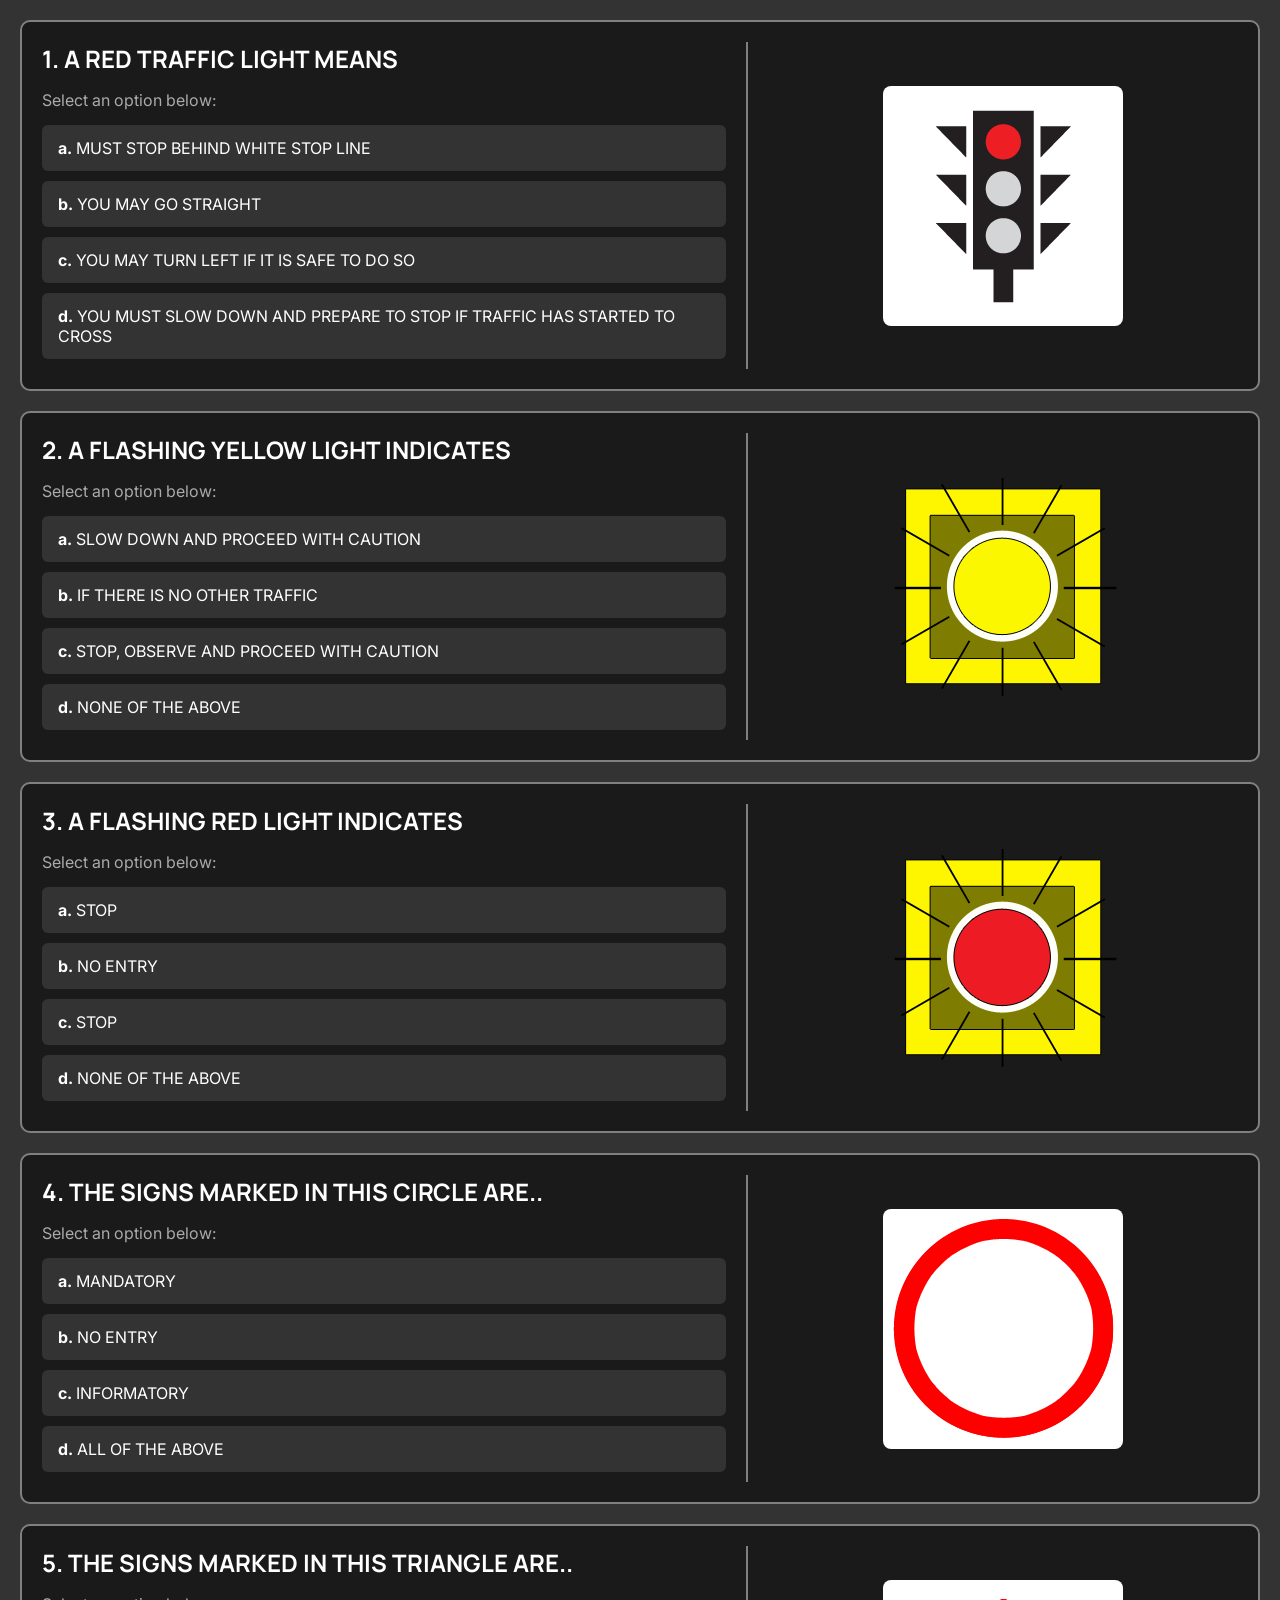
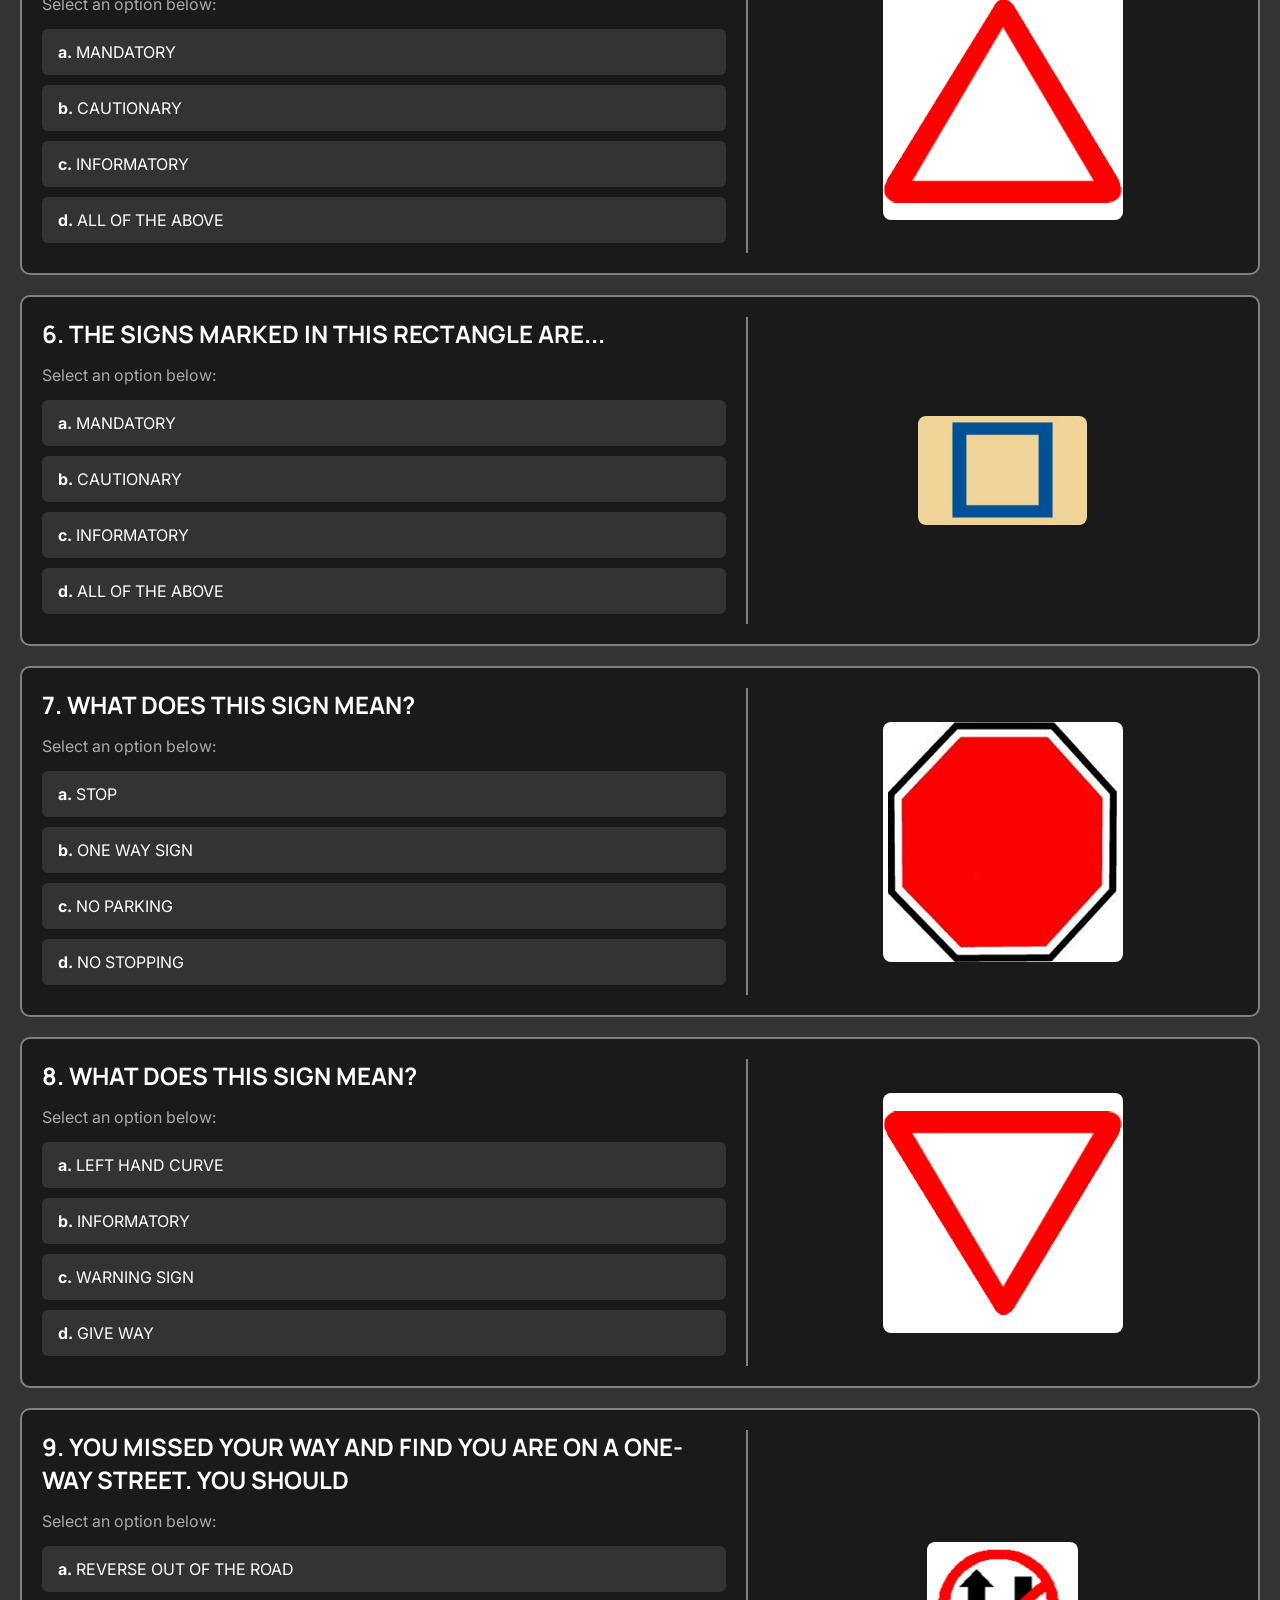
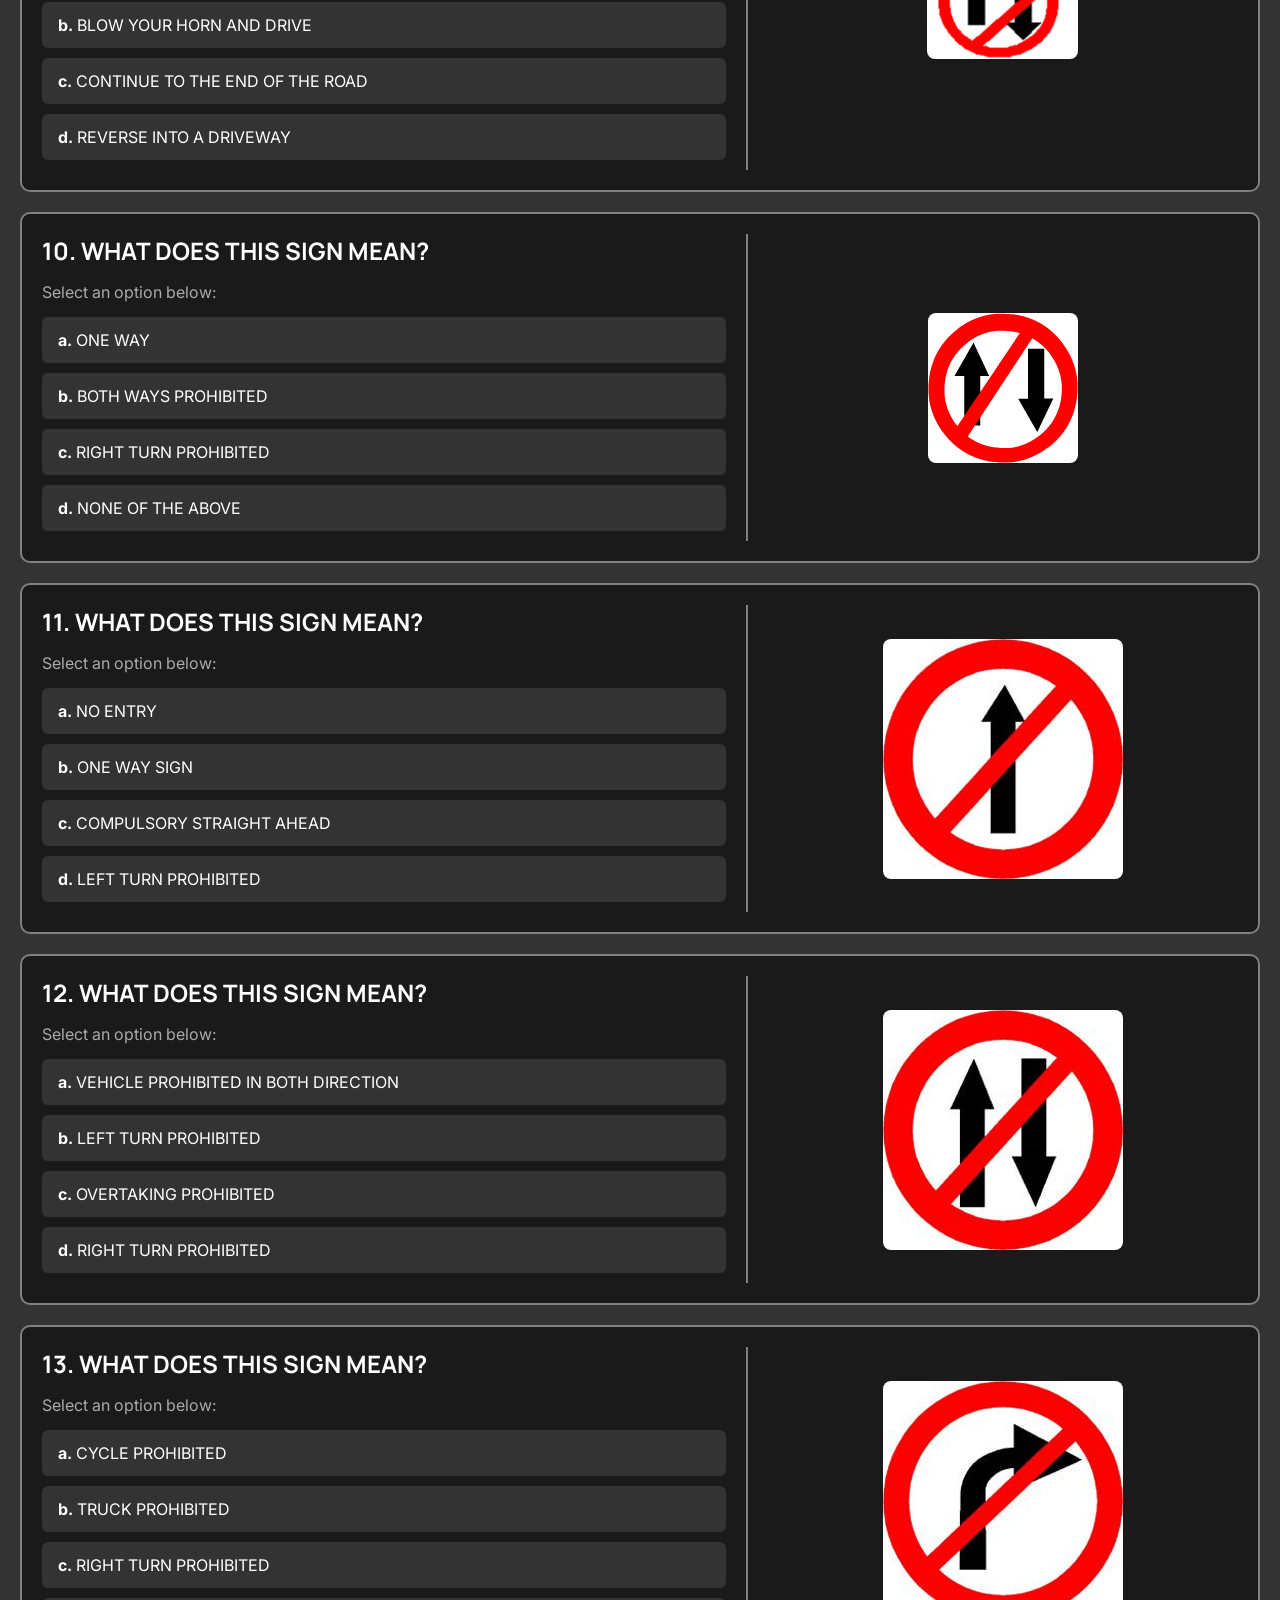
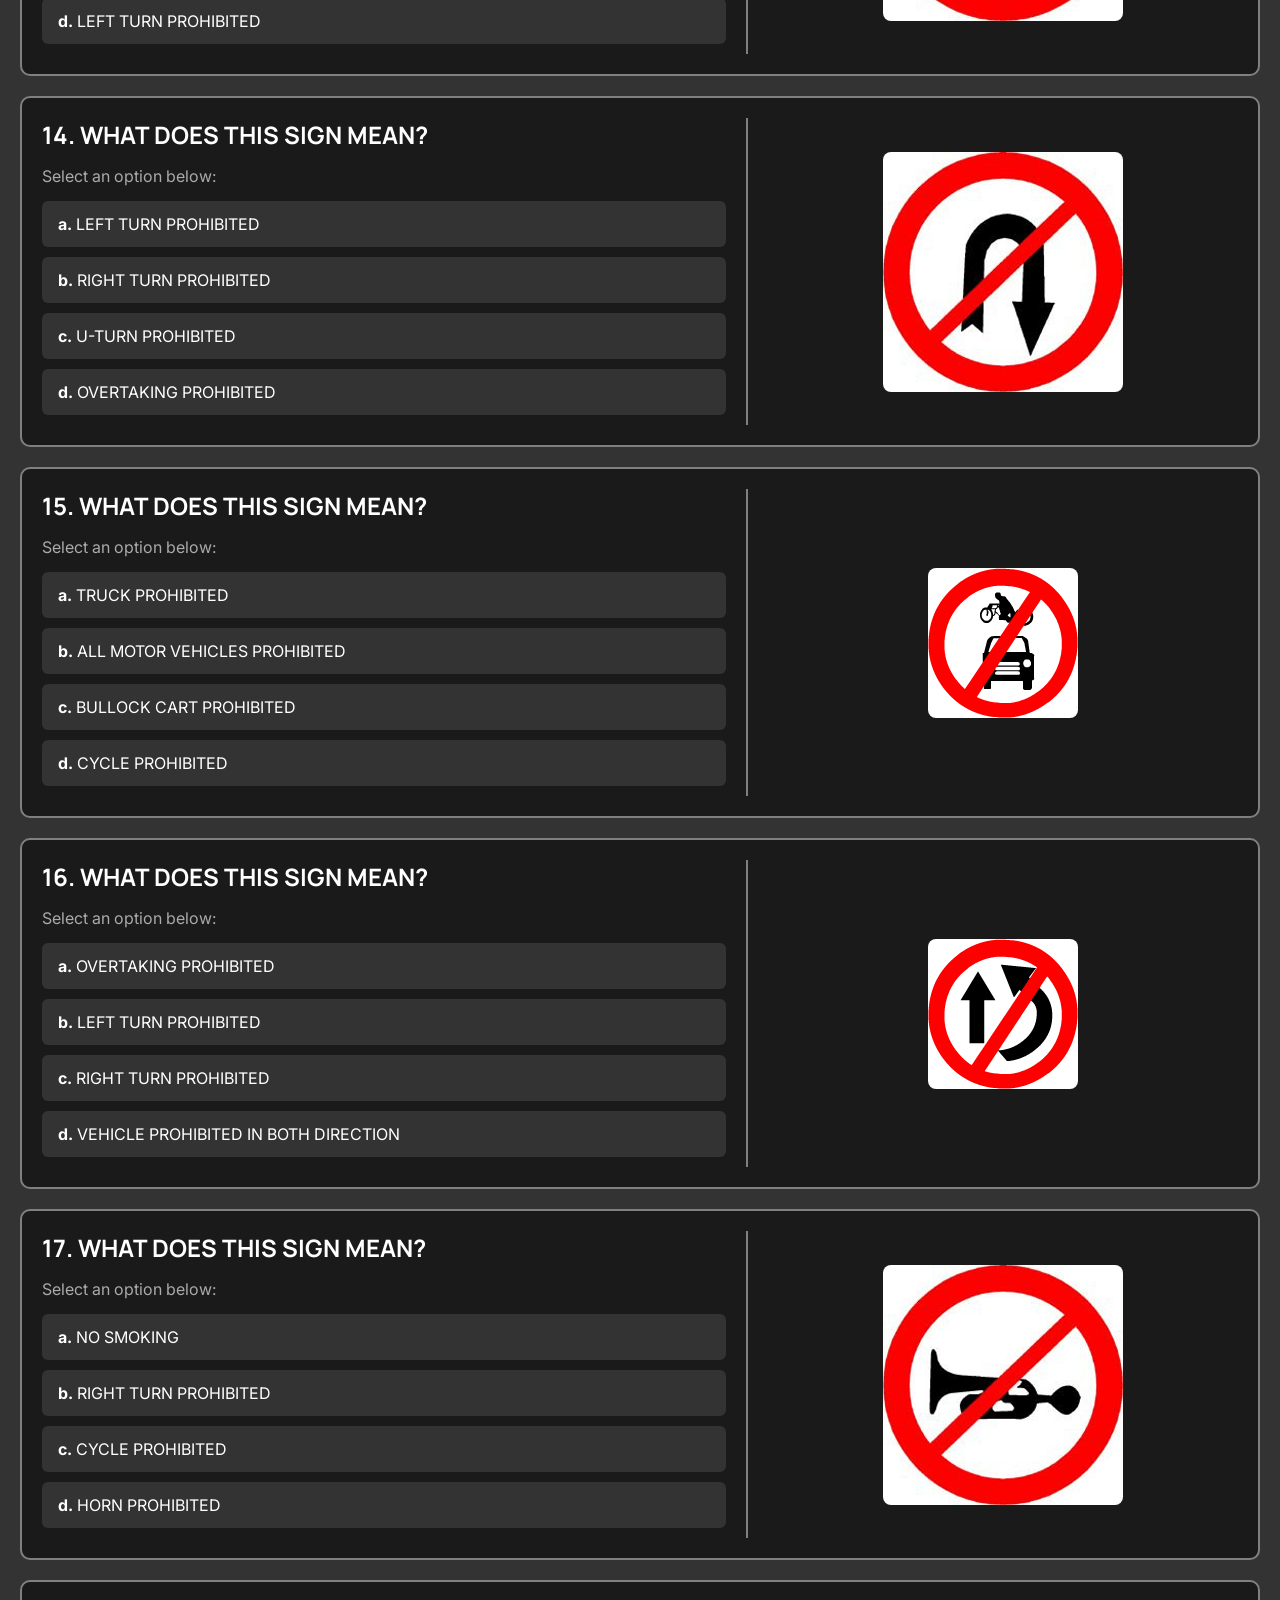
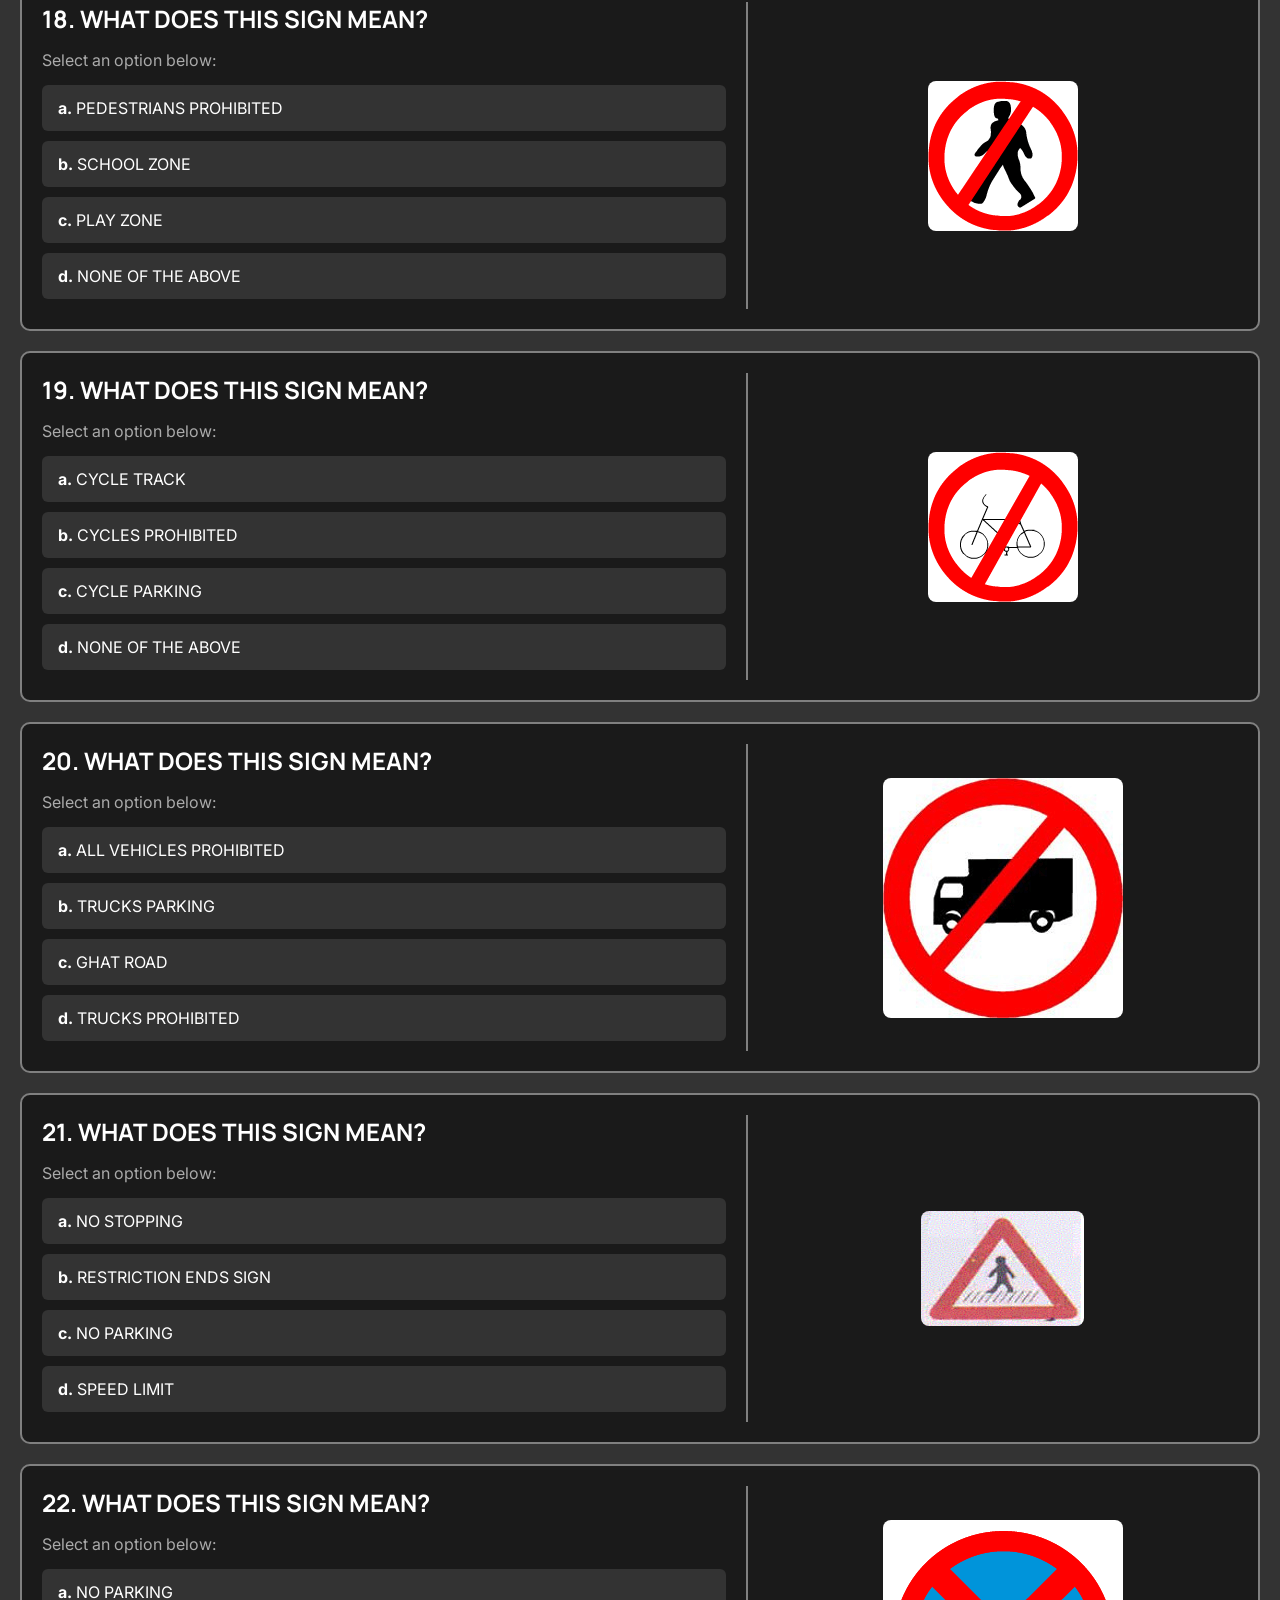
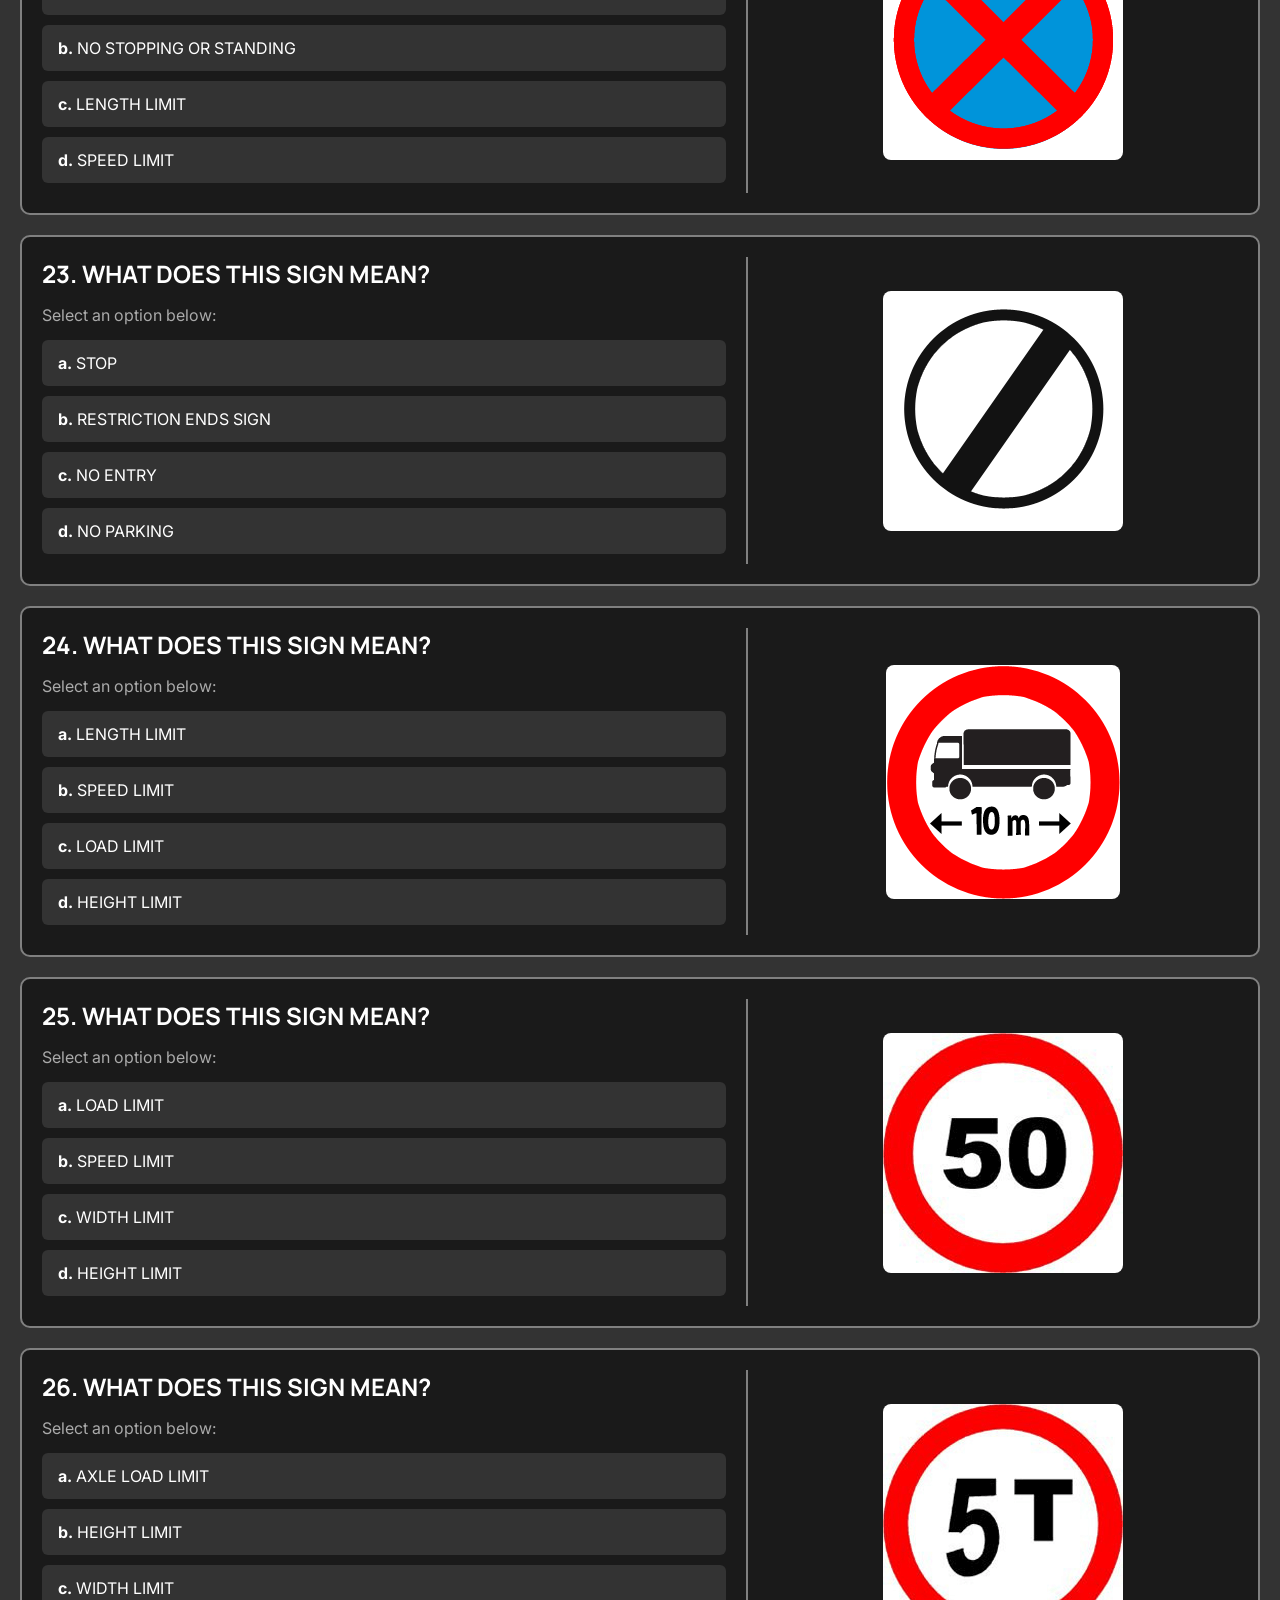
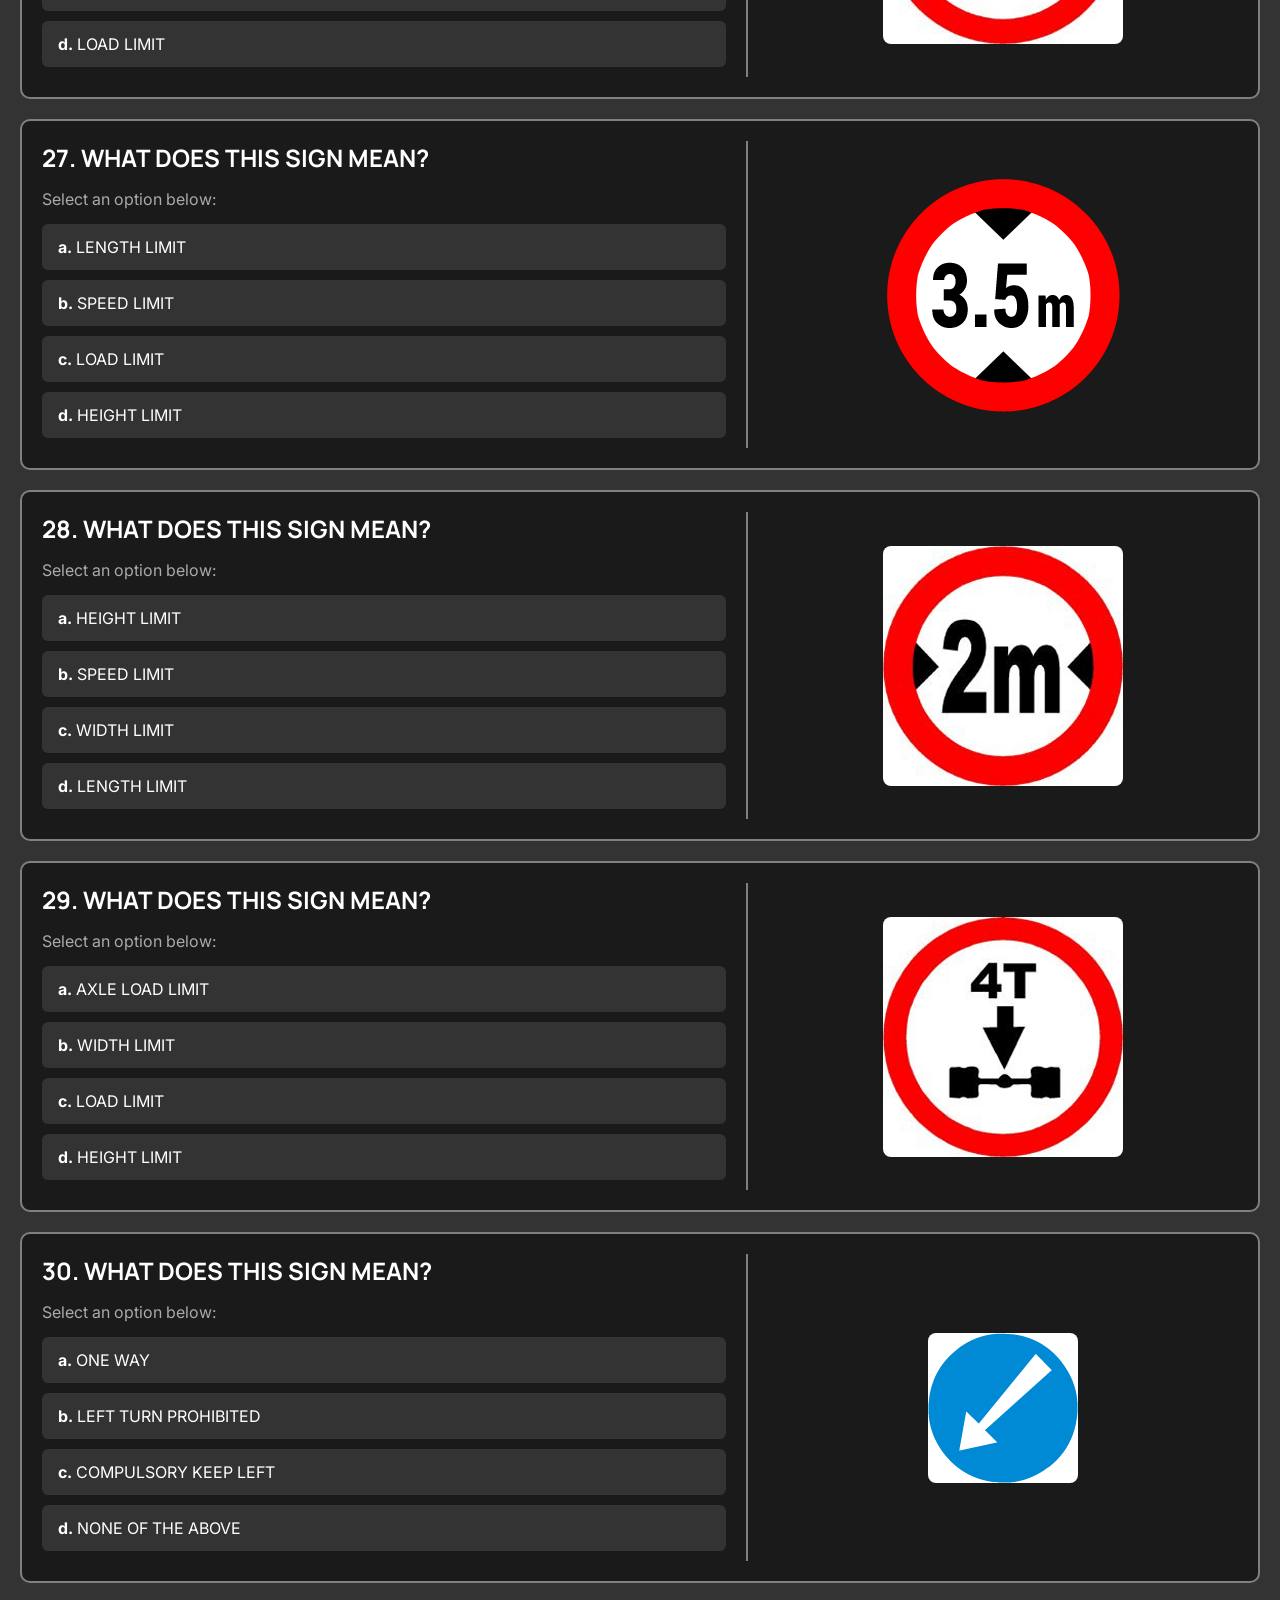
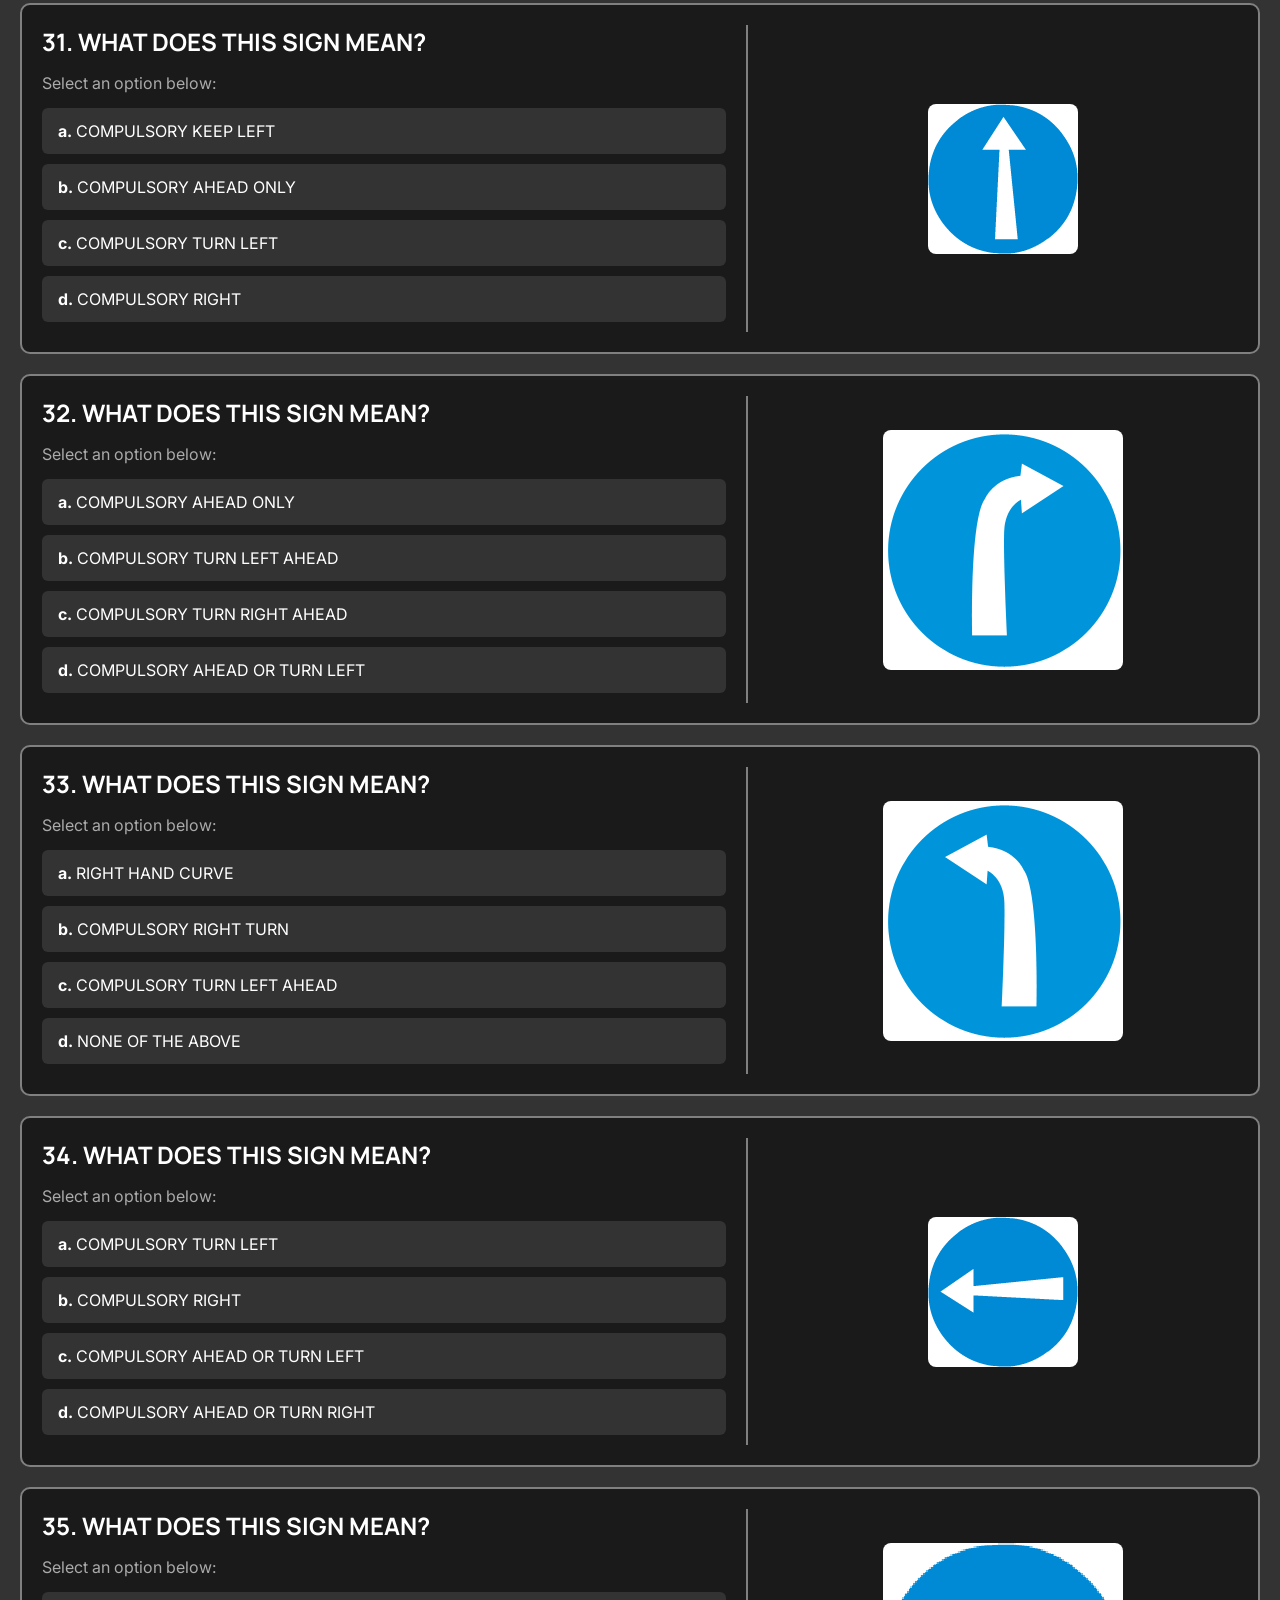
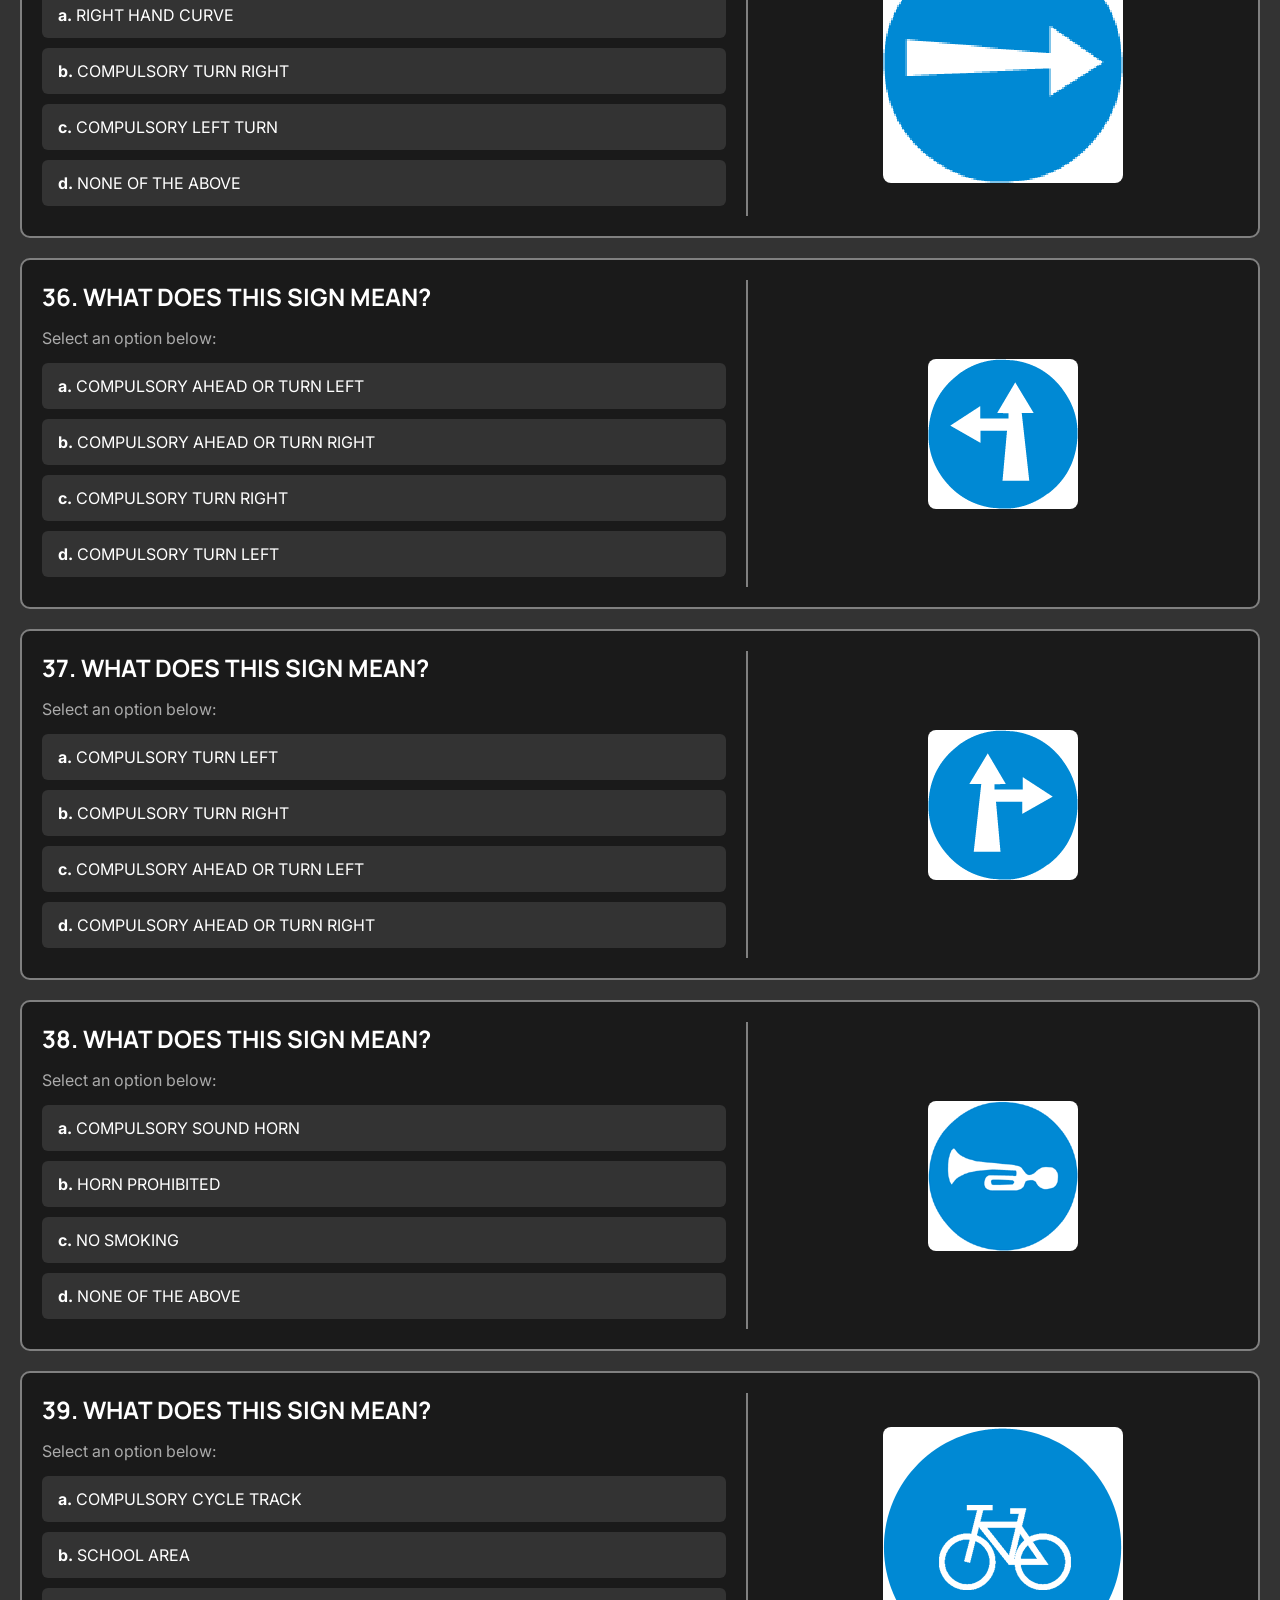
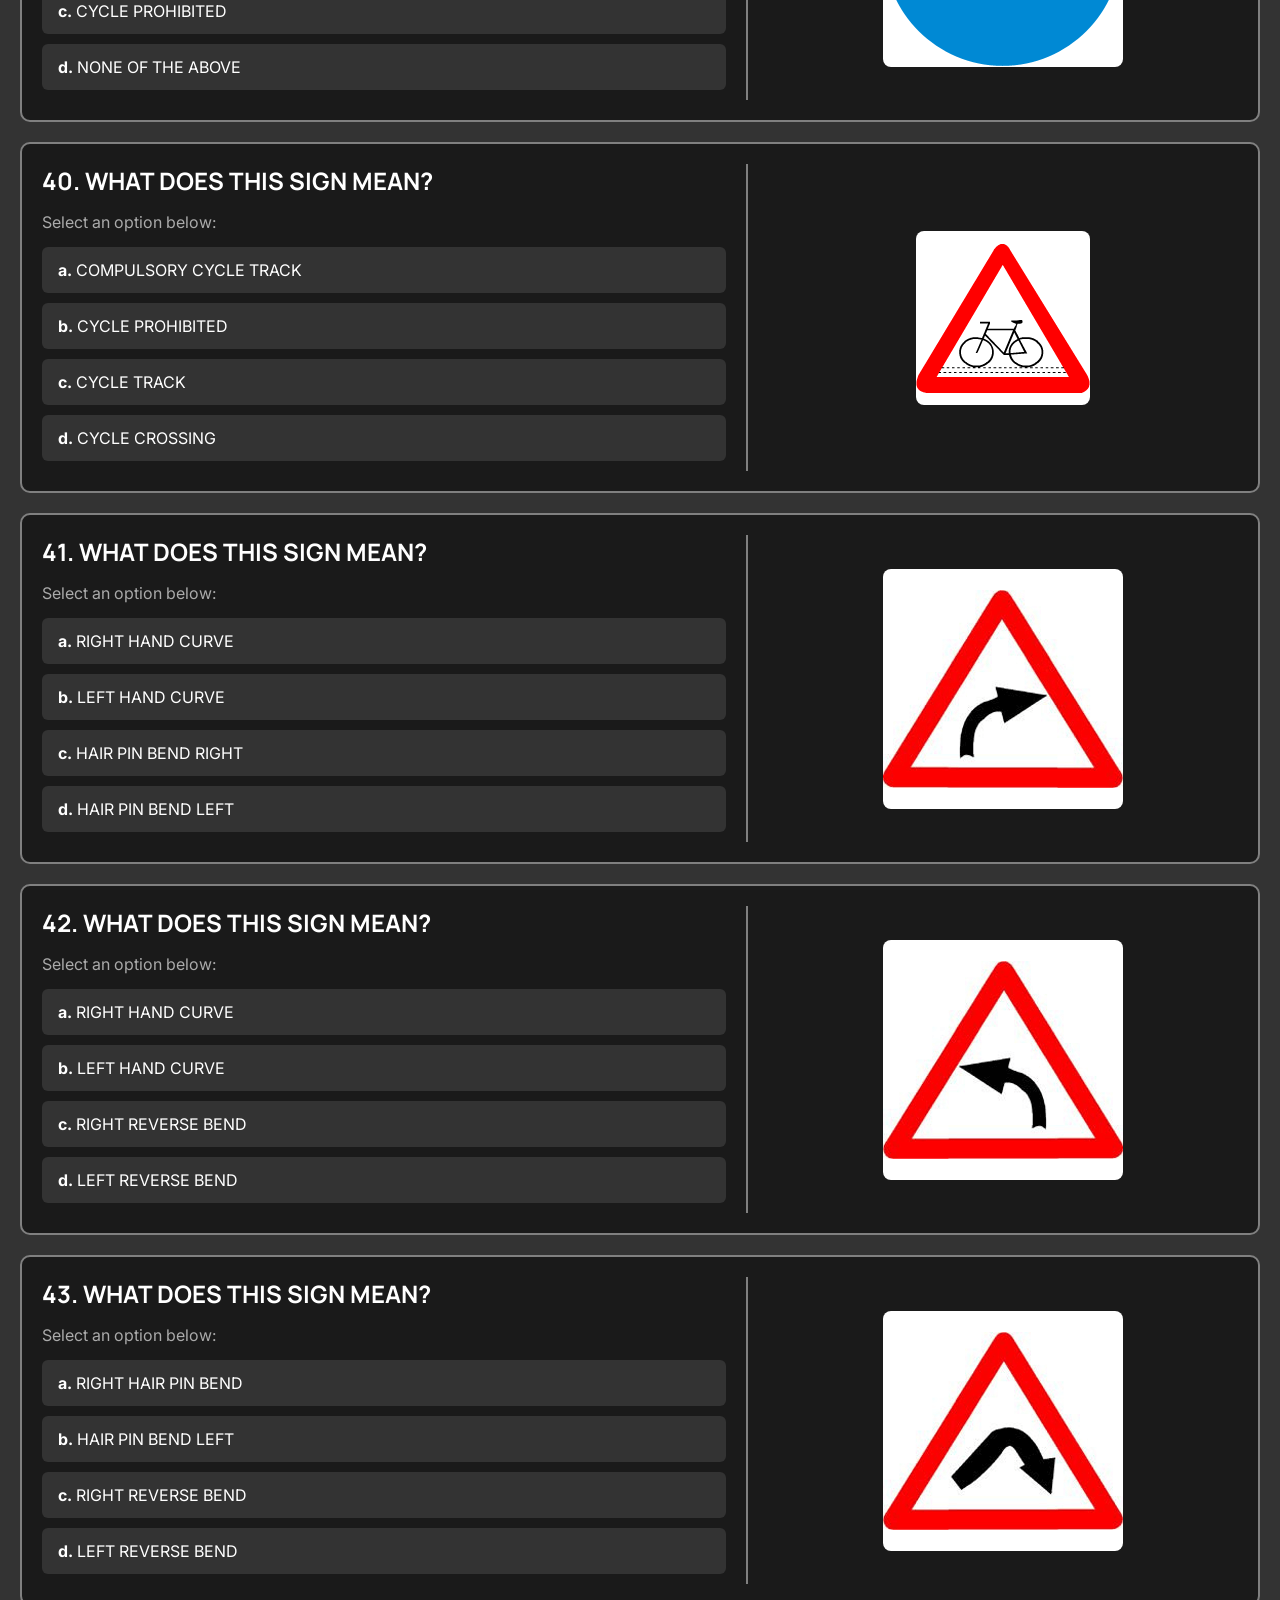
==== commit 244f0fec: "fix quiz sign img" ====
--- a/index.html
+++ b/index.html
@@ -3,7 +3,7 @@
   <head>
     <meta charset="UTF-8" />
     <meta name="viewport" content="width=device-width, initial-scale=1.0" />
-    <title>Rto Quiz</title>
+    <title>Rto Quiz- Traffic signs</title>
     <link rel="preconnect" href="https://fonts.googleapis.com" />
     <link rel="preconnect" href="https://fonts.gstatic.com" crossorigin />
     <link
@@ -27,127 +27,105 @@
         padding: 20px;
         background-color: rgba(0, 0, 0, 0.8);
         color: #fff;
-        min-height: 100vh; /* Ensure body takes full height */
       }
 
       .main-container {
         width: 100%;
-      }
-
-      .options {
-        list-style-type: none;
       }
 
       .question-tab {
         border: 2px solid gray;
         padding: 20px;
         border-radius: 10px;
-        margin-bottom: 10px;
+        margin-bottom: 20px;
         display: flex;
         gap: 20px;
+        background-color: #1a1a1a;
       }
 
       .q-options {
         border-right: 2px solid gray;
         flex: 1 1 60%;
+        padding-right: 20px;
       }
 
       .img-container {
         display: flex;
         justify-content: center;
         align-items: center;
+        flex: 1 1 40%;
       }
 
       img {
-        width: fit-content;
-        max-width: 100%; /* Prevent overflow */
-        padding: 20px;
+        max-width: 100%;
+        height: auto;
+        border-radius: 8px;
       }
 
       h1 {
         font-family: "Manrope", sans-serif;
+        margin-bottom: 15px;
+        font-size: 1.5rem;
+      }
+
+      .options {
+        list-style-type: none;
+      }
+
+      /* Styling for the clickable options */
+      .option-item {
+        background-color: #333;
+        padding: 12px 15px;
         margin-bottom: 10px;
-      }
-
-      .options li {
-        margin-bottom: 5px;
-      }
-
-      /* Navigation dots for mobile */
-      .nav-indicator {
-        display: none;
-        text-align: center;
-        margin-top: 10px;
-        color: gray;
-      }
-
-      /* --- MOBILE SWIPE LOGIC CSS --- */
-      @media (max-width: 480px) {
-        .main-container {
-          max-width: 100%;
-          height: 90vh; /* Fixed height for the card container */
-          position: relative; /* Needed for absolute positioning children */
-          overflow: hidden; /* Hide cards that are off-screen */
-        }
-
+        border-radius: 6px;
+        cursor: pointer;
+        transition: background-color 0.2s ease;
+        border: 1px solid transparent;
+      }
+
+      .option-item:hover {
+        background-color: #444;
+      }
+
+      /* Styles applied via JavaScript when clicked */
+      .option-item.correct {
+        background-color: #2e7d32; /* Green */
+        color: white;
+        border-color: #4caf50;
+      }
+
+      .option-item.wrong {
+        background-color: #c62828; /* Red */
+        color: white;
+        border-color: #ef5350;
+      }
+
+      /* Disable clicking after an answer is chosen */
+      .options.answered .option-item {
+        pointer-events: none;
+      }
+
+      /* Keep unselected options slightly faded after answering */
+      .options.answered .option-item:not(.correct):not(.wrong) {
+        opacity: 0.5;
+      }
+
+      @media (max-width: 768px) {
         .question-tab {
           flex-direction: column;
-          height: 100%;
-          width: 100%;
-
-          /* Absolute positioning to stack them */
-          position: absolute;
-          top: 0;
-          left: 0;
-
-          /* Transition for the swipe animation */
-          transition:
-            transform 0.3s ease-in-out,
-            opacity 0.3s ease;
-          opacity: 0;
-          pointer-events: none; /* Prevent clicking hidden cards */
-
-          /* Start off-screen to the right by default */
-          transform: translateX(100%);
         }
-
-        /* The class active will be added by JS to show the current card */
-        .question-tab.active {
-          opacity: 1;
-          pointer-events: all;
-          transform: translateX(0);
-          z-index: 2;
-        }
-
-        /* Class for cards that have been swiped to the left */
-        .question-tab.prev {
-          transform: translateX(-100%);
-          z-index: 1;
-          opacity: 0;
-        }
-
         .q-options {
-          padding-bottom: 10px;
+          padding-right: 0;
+          padding-bottom: 20px;
           border-right: none;
           border-bottom: 2px solid gray;
-          overflow-y: auto; /* Allow text scroll if question is long */
-        }
-
-        .nav-indicator {
-          display: block;
         }
       }
     </style>
   </head>
   <body>
-    <div style="width: 100%">
-      <div class="main-container"></div>
-      <div class="nav-indicator">
-        <span id="current-count">1</span> / <span id="total-count">0</span
-        ><br />
-        <small>(Swipe Left/Right)</small>
-      </div>
-    </div>
+    <div class="main-container"></div>
+
     <script>
       const questionData = [
         {
@@ -250,7 +228,7 @@
           id: 9,
           question:
             "YOU MISSED YOUR WAY AND FIND YOU ARE ON A ONE-WAY STREET. YOU SHOULD",
-          imageID: null,
+          imageID: "img152",
           options: {
             a: "REVERSE OUT OF THE ROAD",
             b: "BLOW YOUR HORN AND DRIVE",
@@ -1288,100 +1266,75 @@
           answerOption: "a",
         },
       ];
-      const container = document.querySelector(".main-container");
-
-      // 1. RENDER THE HTML
-      questionData.forEach((item, index) => {
+
+      const mainContainer = document.querySelector(".main-container");
+
+      // 1. Generate the HTML for the questions
+      questionData.forEach((item) => {
         const { id, question, imageID, options, answerOption } = item;
 
-        // Note: added 'active' class to the first item (index === 0)
-        const isActive = index === 0 ? "active" : "";
-
+        // Notice we added data-id and data-choice to the li tags so JS knows what was clicked
         const html = `
-        <div class="question-tab ${isActive}" data-index="${index}">
-            <div class="q-options">
-              <h1><span>${id}. </span>${question}</h1>
-              <p style="margin-bottom: 10px; color: gray">Options:</p>
-              <ul class="options">
-                <li style="${answerOption === "a" ? "color: orangeRed; font-weight:bold;" : ""}"><i>a.</i> ${options.a}</li>
-                <li style="${answerOption === "b" ? "color: orangeRed; font-weight:bold;" : ""}"><i>b.</i> ${options.b}</li>
-                <li style="${answerOption === "c" ? "color: orangeRed; font-weight:bold;" : ""}"><i>c.</i> ${options.c}</li>
-                <li style="${answerOption === "d" ? "color: orangeRed; font-weight:bold;" : ""}"><i>d.</i> ${options.d}</li>
-              </ul>
-            </div>
-            <div class="img-container">
-                <img src="data/img/${!imageID ? "no-image.gif" : imageID + ".png"}" alt="Image ${id}" onerror="this.style.display='none'"/>
-            </div>
+        <div class="question-tab">
+          <div class="q-options">
+            <h1><span>${id}. </span>${question}</h1>
+            <p style="margin-bottom: 15px; color: #aaa;">Select an option below:</p>
+            <ul class="options" data-question-id="${id}">
+              <li class="option-item" data-choice="a"><b>a.</b> ${options.a}</li>
+              <li class="option-item" data-choice="b"><b>b.</b> ${options.b}</li>
+              <li class="option-item" data-choice="c"><b>c.</b> ${options.c}</li>
+              <li class="option-item" data-choice="d"><b>d.</b> ${options.d}</li>
+            </ul>
+          </div>
+          <div class="img-container">
+            <img src="data/img/${imageID}.png" alt="Question Image" onerror="this.style.display='none'" />
+          </div>
         </div>`;
 
-        container.insertAdjacentHTML("beforeend", html);
+        mainContainer.insertAdjacentHTML("beforeend", html);
       });
 
-      // Update Total Count
-      document.getElementById("total-count").innerText = questionData.length;
-
-      // 2. SWIPE LOGIC
-      let startX = 0;
-      let endX = 0;
-      let currentIndex = 0;
-      const tabs = document.querySelectorAll(".question-tab");
-      const countDisplay = document.getElementById("current-count");
-
-      // Function to handle the slide transition
-      function updateCards() {
-        tabs.forEach((tab, index) => {
-          tab.classList.remove("active", "prev");
-
-          if (index === currentIndex) {
-            tab.classList.add("active"); // Center screen
-          } else if (index < currentIndex) {
-            tab.classList.add("prev"); // Move to left (off screen)
-          } else {
-            // Default CSS handles index > currentIndex (Move to right off screen)
-          }
-        });
-        countDisplay.innerText = currentIndex + 1;
-      }
-
-      // Touch Start
-      container.addEventListener(
-        "touchstart",
-        (e) => {
-          startX = e.changedTouches[0].screenX;
-        },
-        { passive: true },
-      );
-
-      // Touch End
-      container.addEventListener(
-        "touchend",
-        (e) => {
-          endX = e.changedTouches[0].screenX;
-          handleSwipe();
-        },
-        { passive: true },
-      );
-
-      function handleSwipe() {
-        // Threshold: How far user must swipe to trigger change (50px)
-        const threshold = 50;
-
-        if (startX - endX > threshold) {
-          // Swiped Left -> Go Next
-          if (currentIndex < tabs.length - 1) {
-            currentIndex++;
-            updateCards();
+      // 2. Add Event Listener to handle the clicks
+      mainContainer.addEventListener("click", function (event) {
+        // Check if what was clicked was an option item
+        const clickedOption = event.target.closest(".option-item");
+
+        if (!clickedOption) return; // If clicked somewhere else, do nothing
+
+        const optionsList = clickedOption.closest(".options");
+
+        // Prevent clicking again if already answered
+        if (optionsList.classList.contains("answered")) return;
+
+        const questionId = parseInt(
+          optionsList.getAttribute("data-question-id"),
+        );
+        const userChoice = clickedOption.getAttribute("data-choice");
+
+        // Find the correct answer from our data array
+        const question = questionData.find((q) => q.id === questionId);
+        const correctAnswer = question.answerOption;
+
+        // Lock the question so it can't be clicked again
+        optionsList.classList.add("answered");
+
+        // Check if the user is correct
+        if (userChoice === correctAnswer) {
+          // User got it right
+          clickedOption.classList.add("correct");
+        } else {
+          // User got it wrong
+          clickedOption.classList.add("wrong");
+
+          // Still show them which one was actually correct!
+          const correctOptionElement = optionsList.querySelector(
+            `[data-choice="${correctAnswer}"]`,
+          );
+          if (correctOptionElement) {
+            correctOptionElement.classList.add("correct");
           }
         }
-
-        if (endX - startX > threshold) {
-          // Swiped Right -> Go Previous
-          if (currentIndex > 0) {
-            currentIndex--;
-            updateCards();
-          }
-        }
-      }
+      });
     </script>
   </body>
 </html>
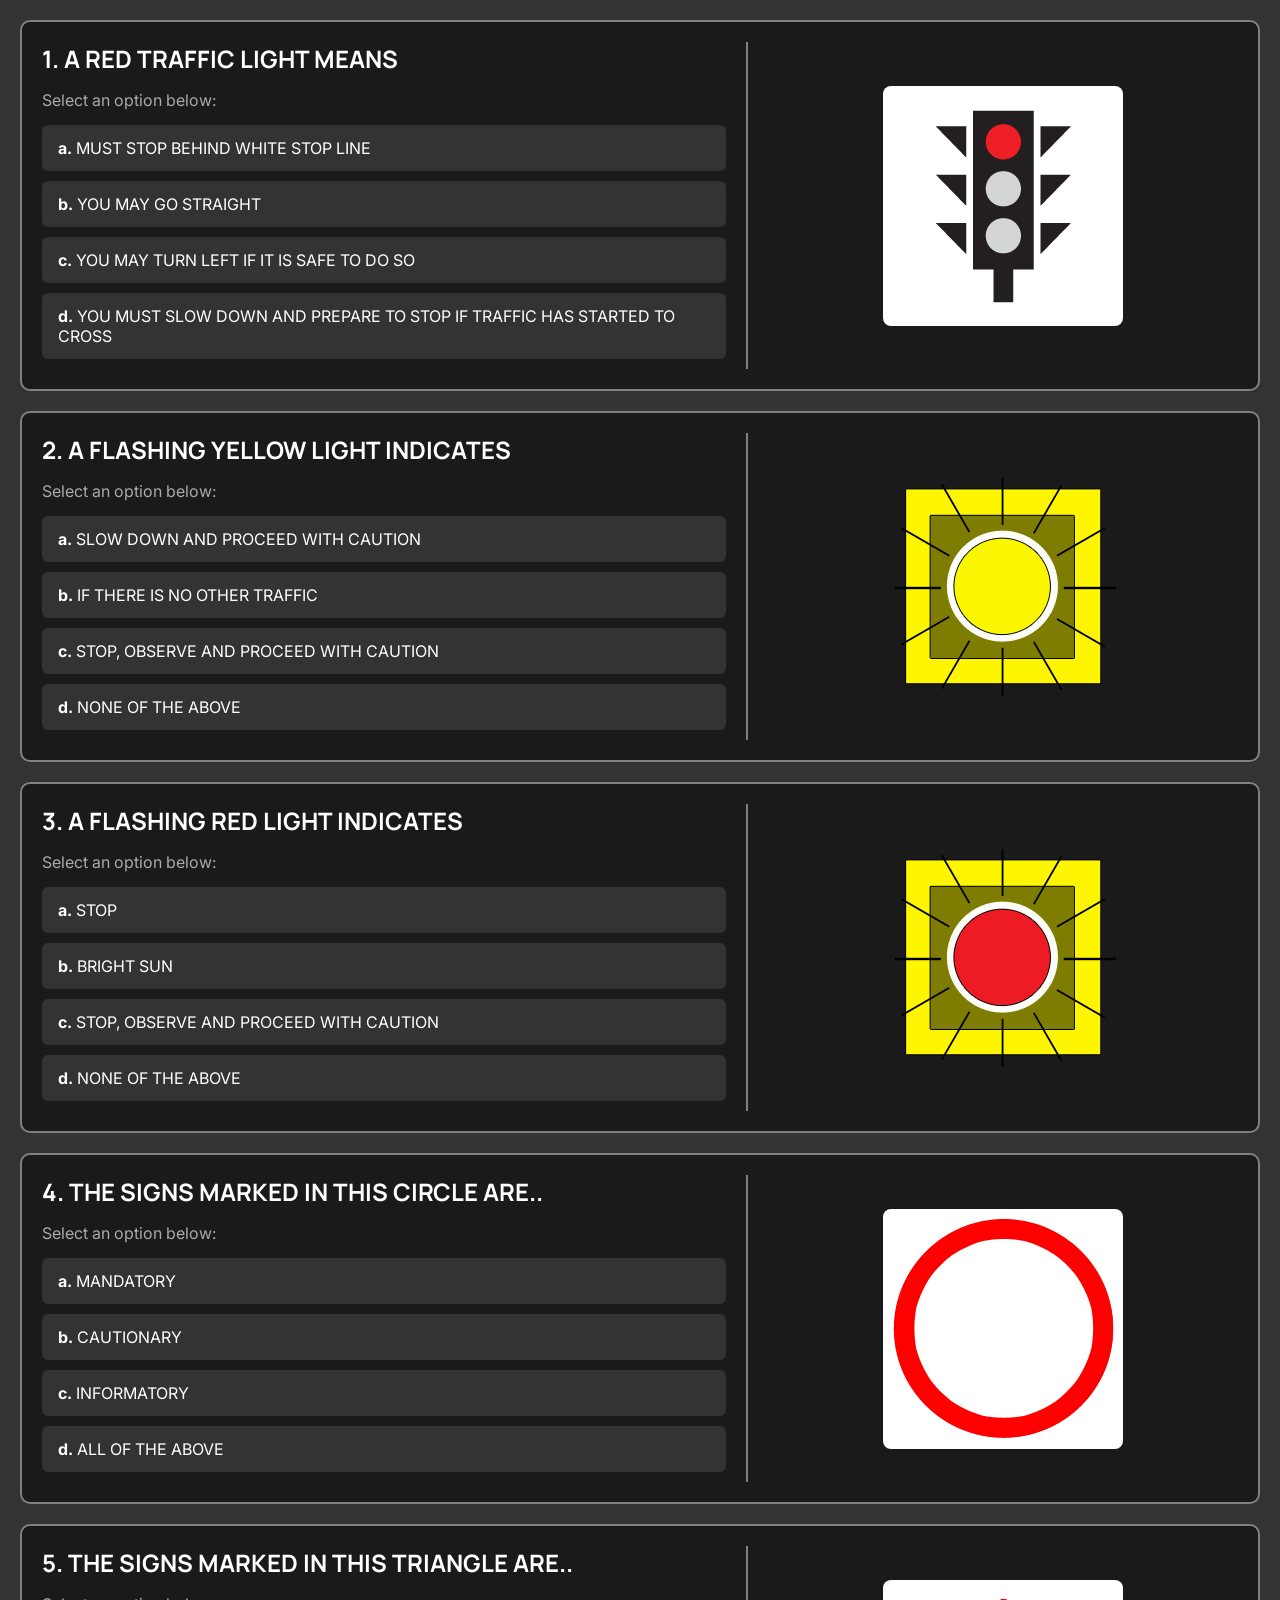
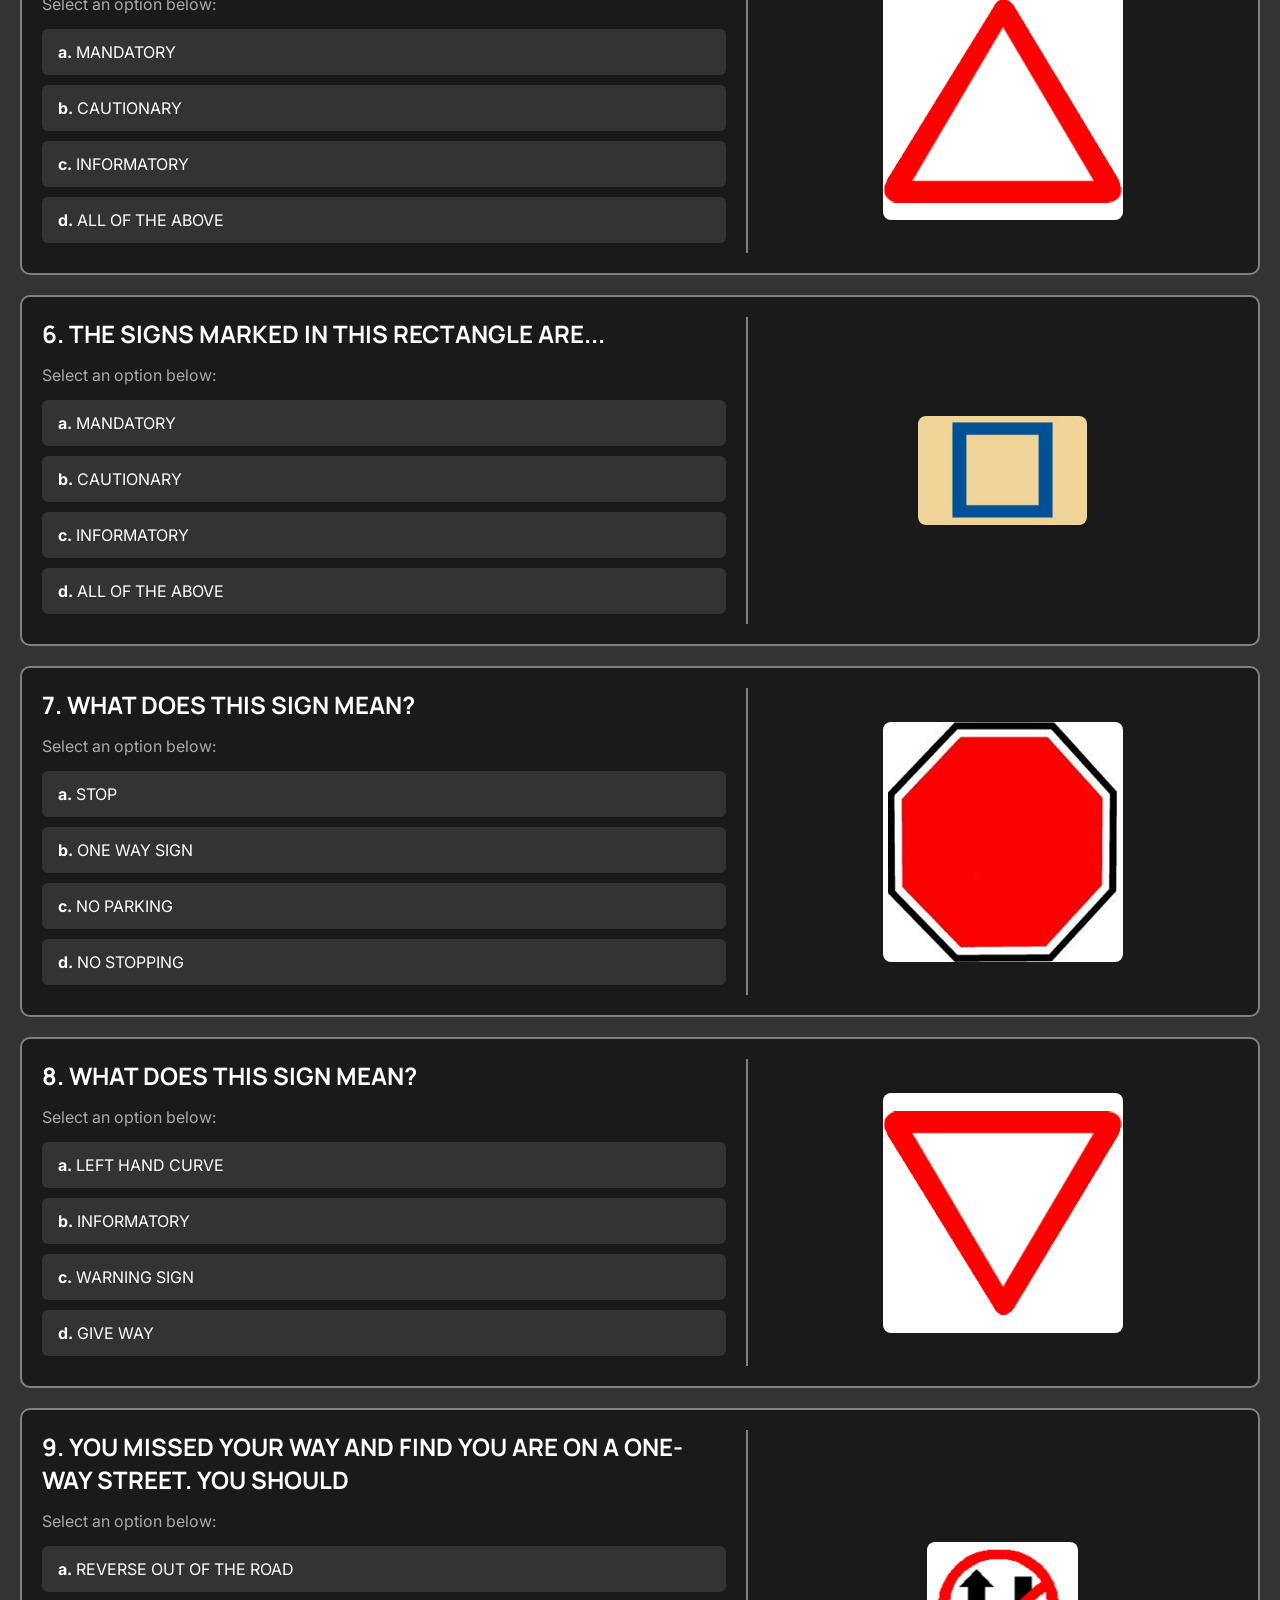
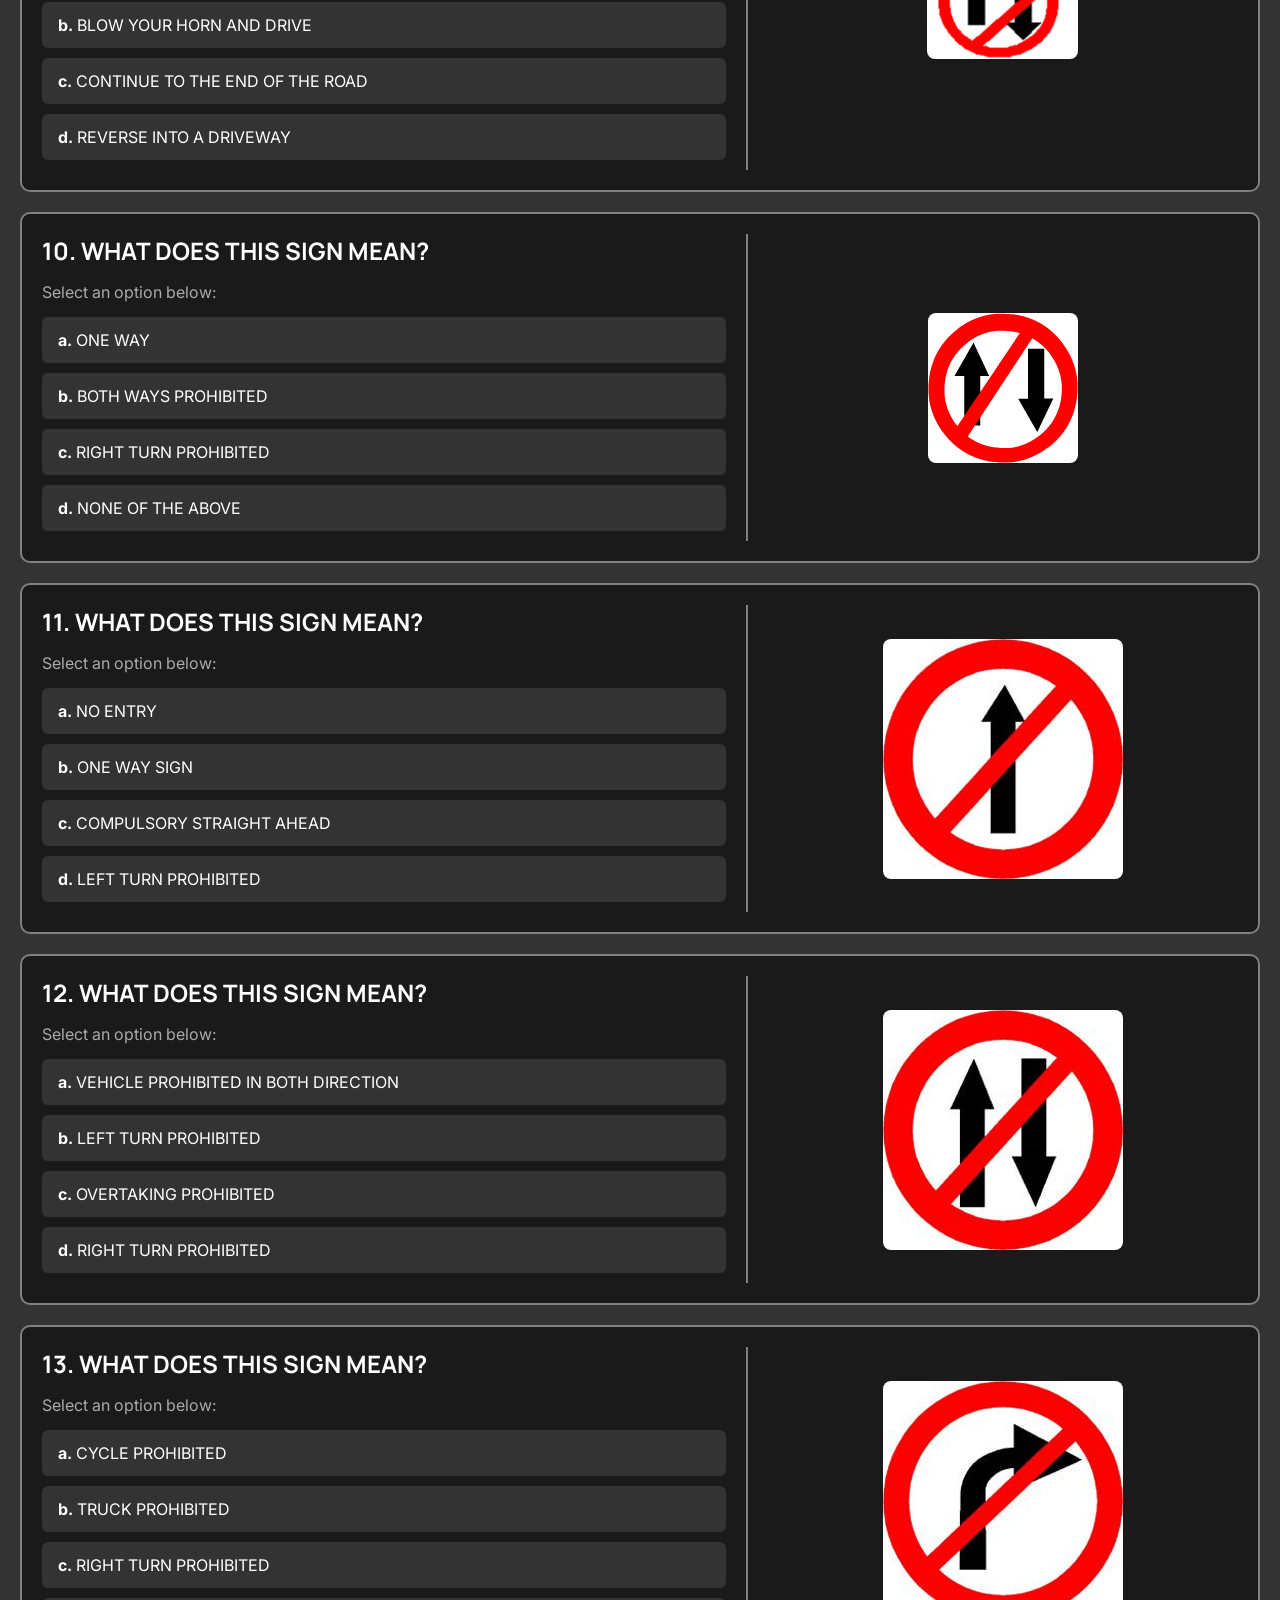
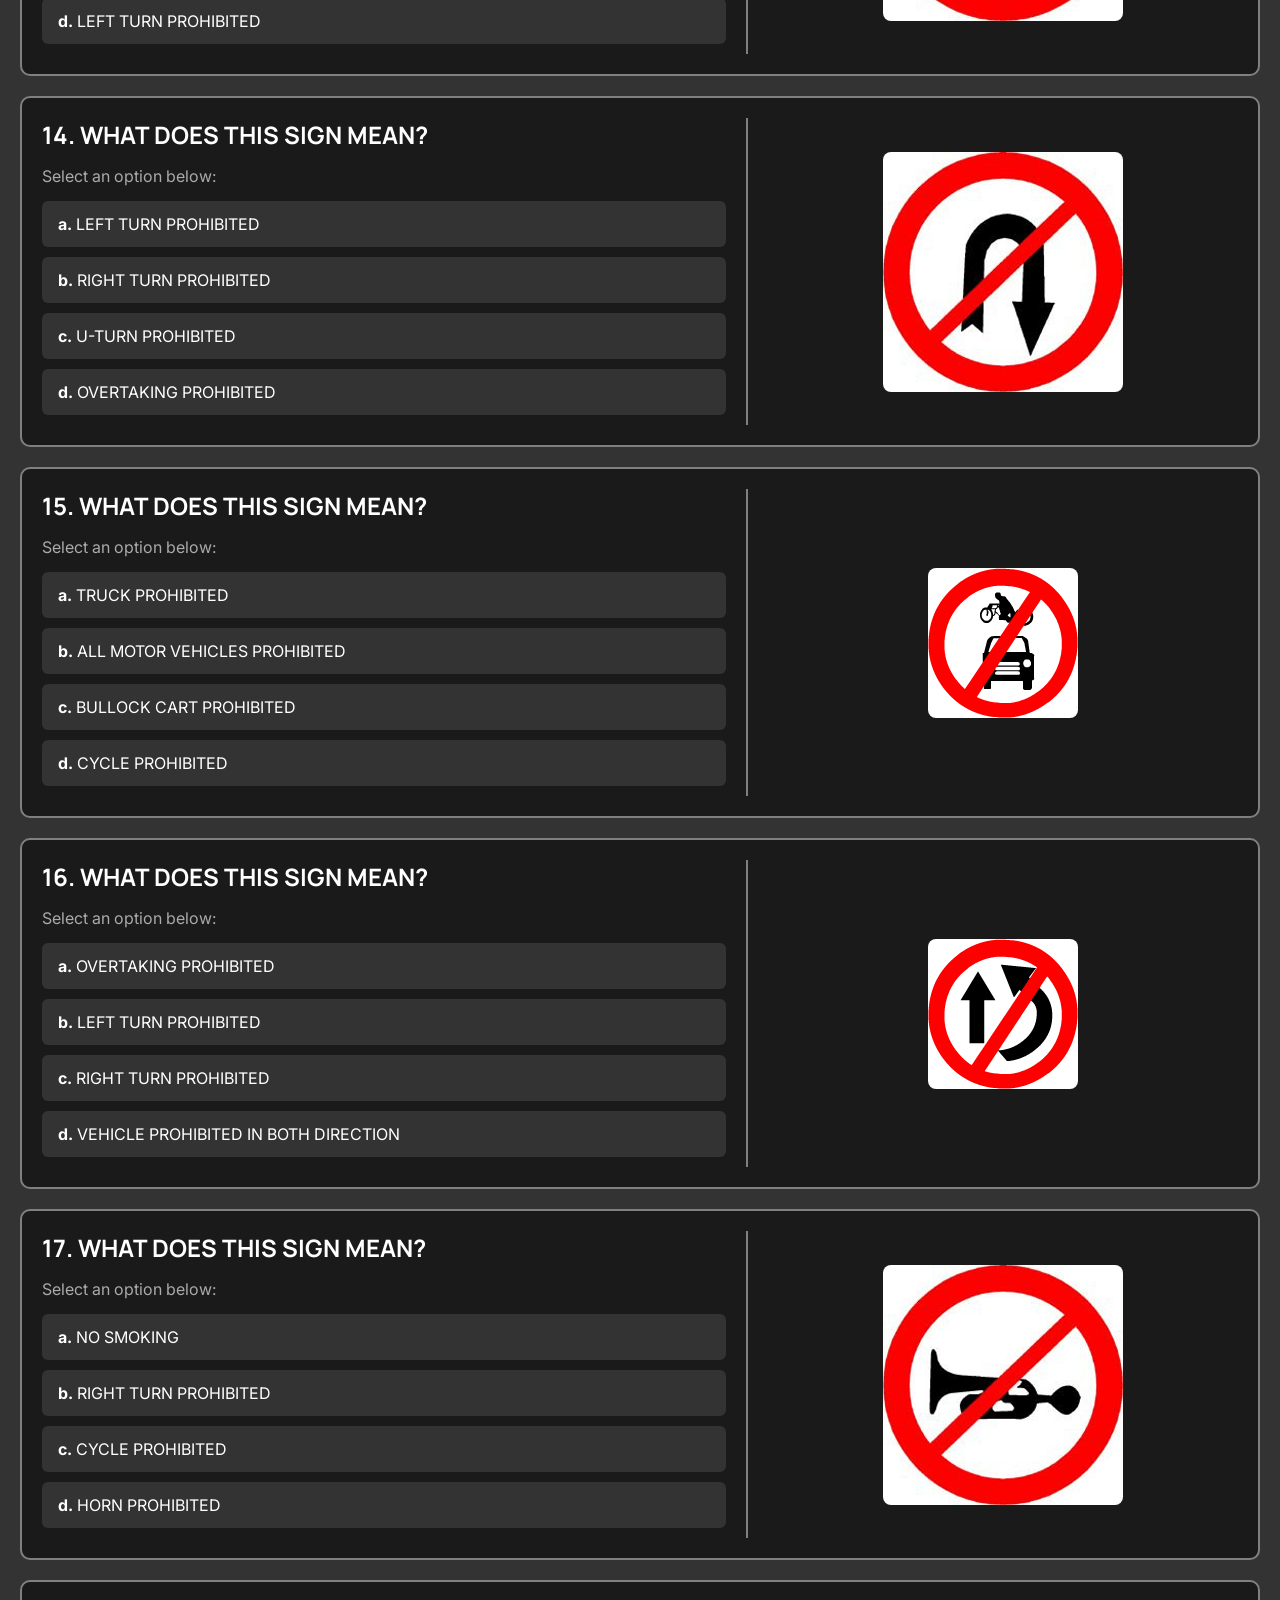
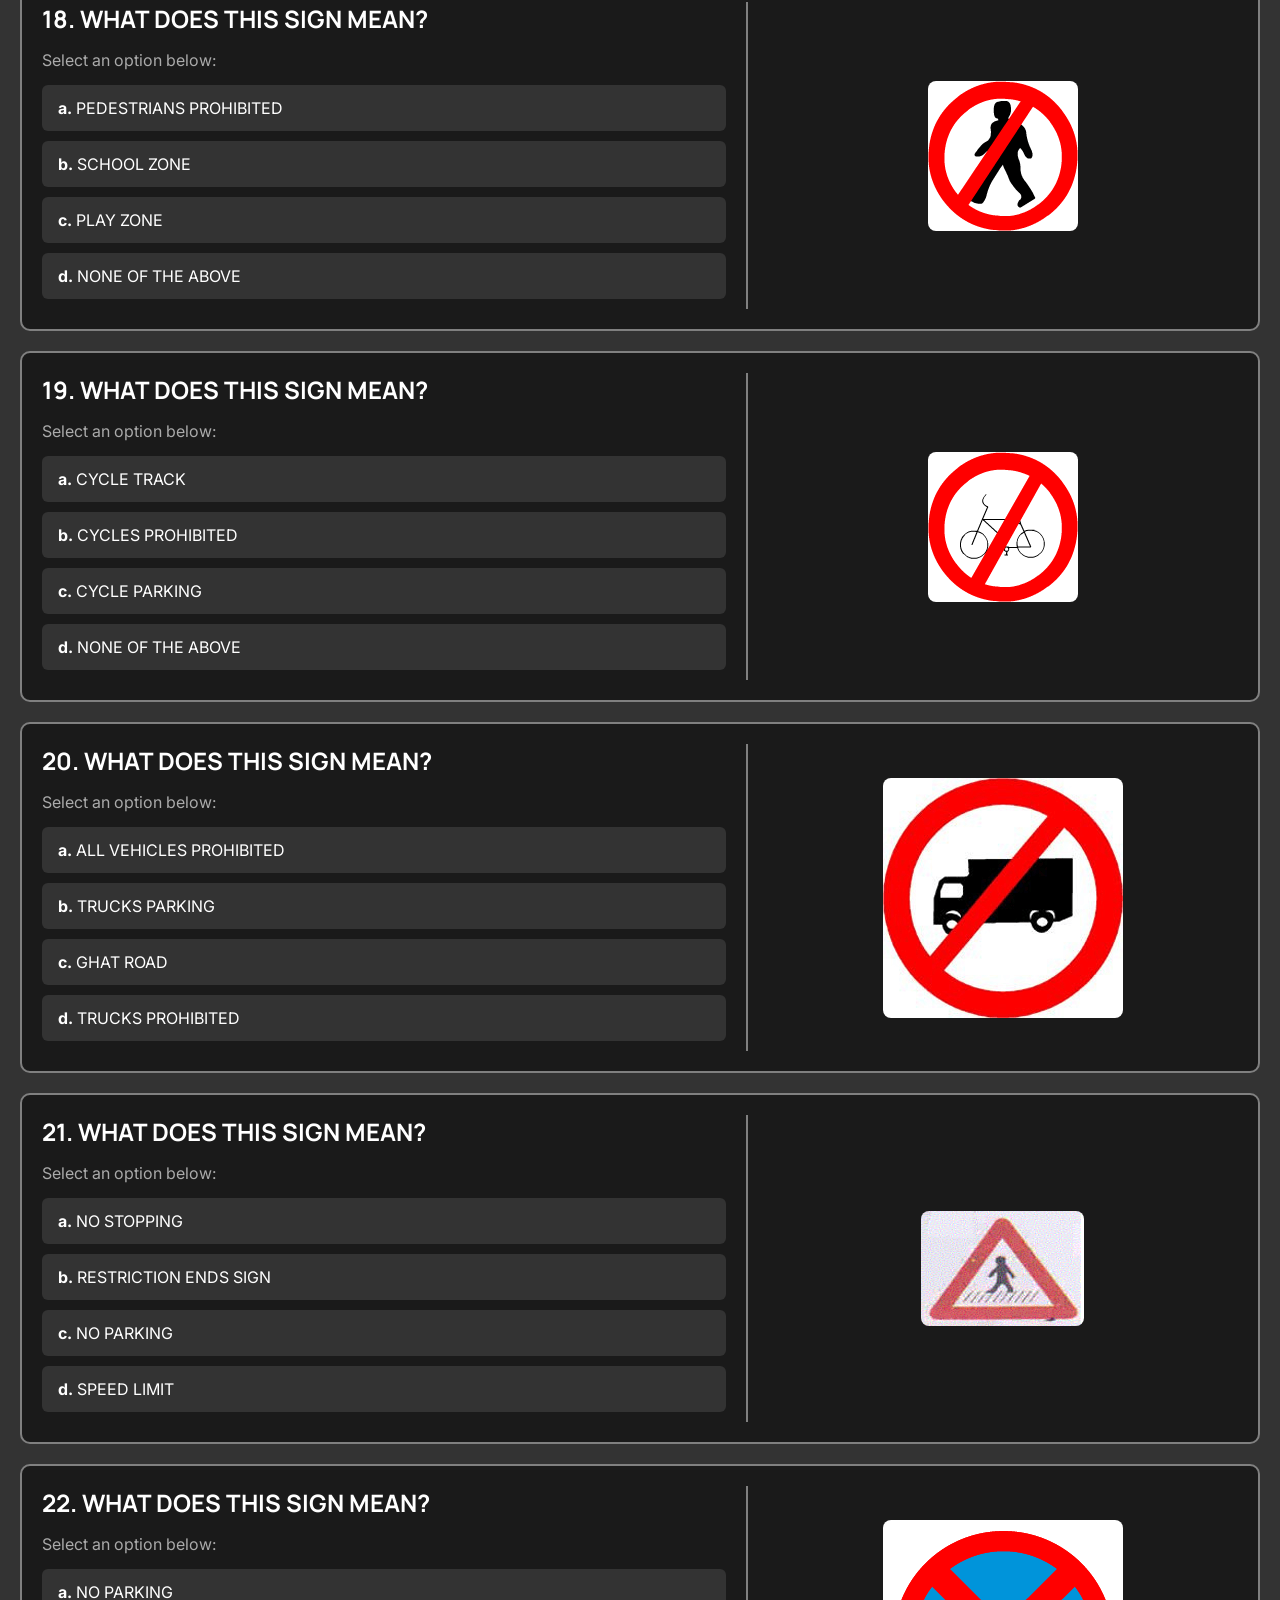
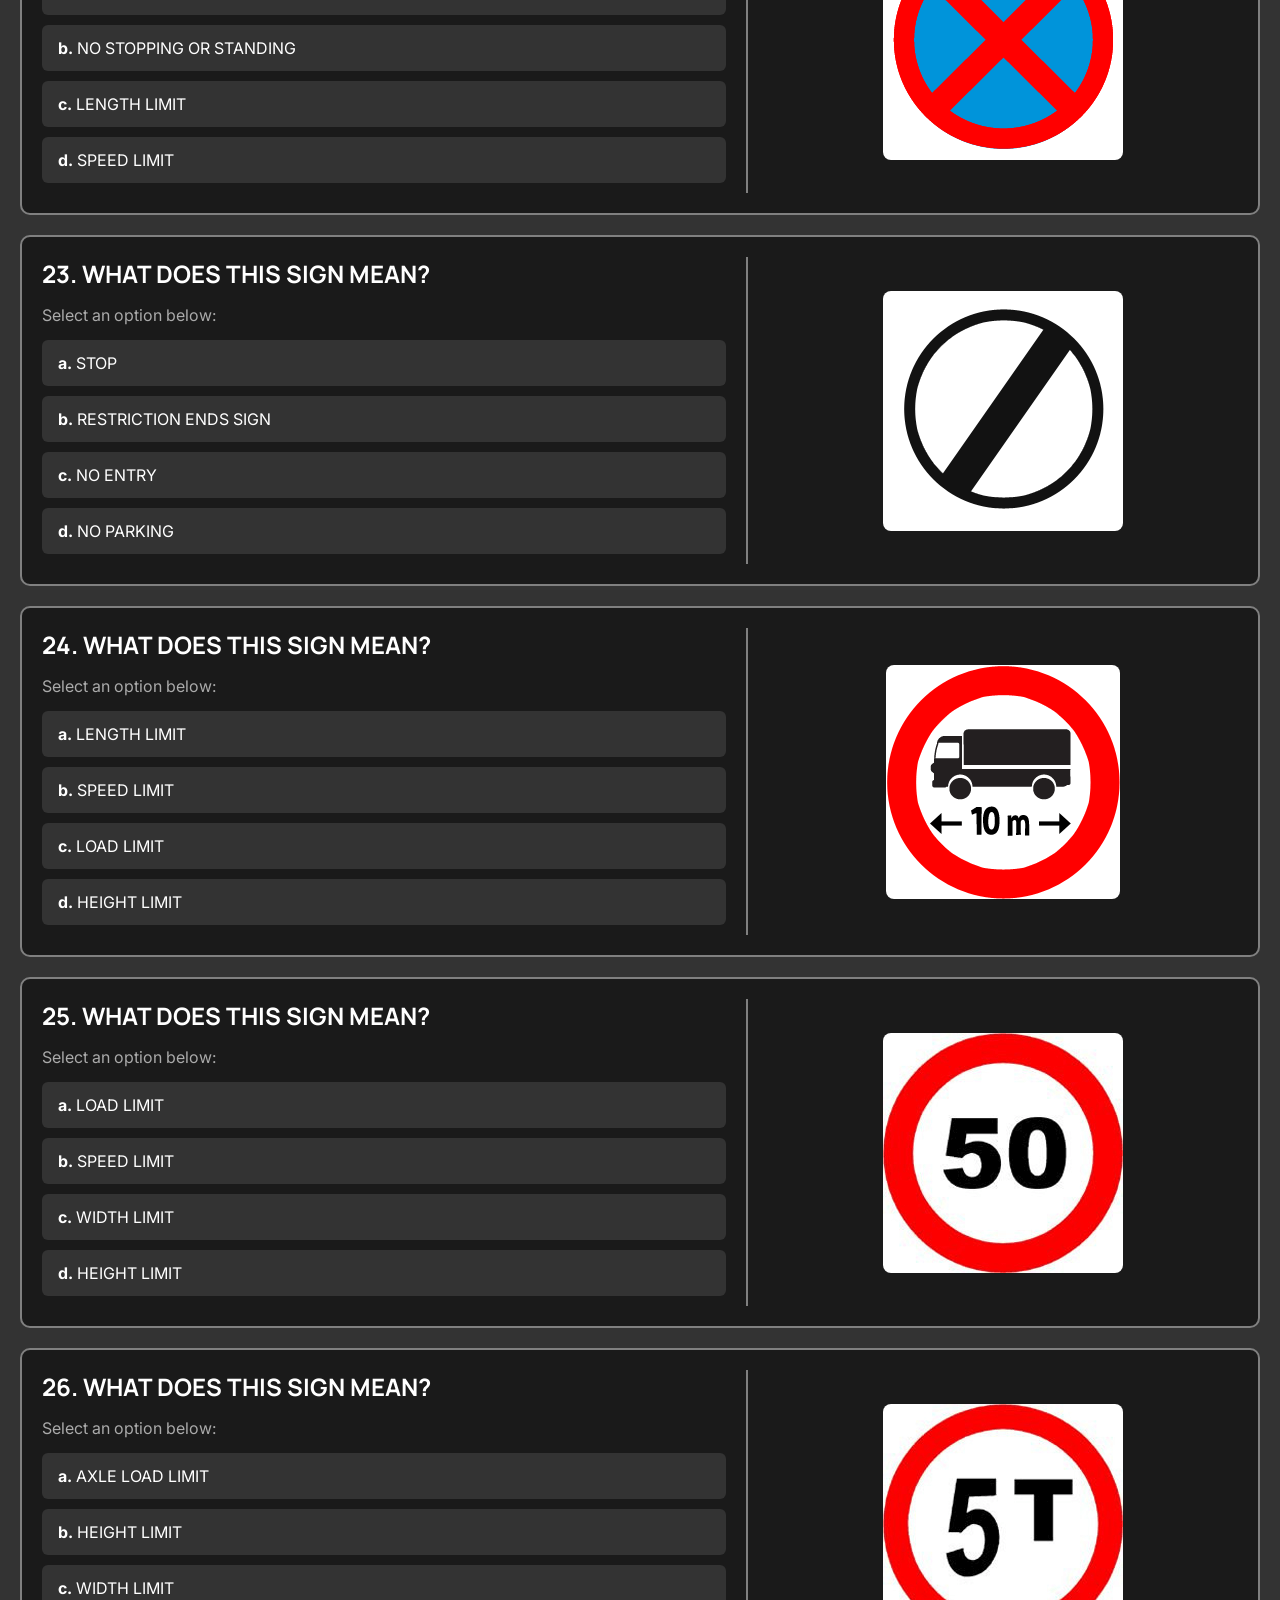
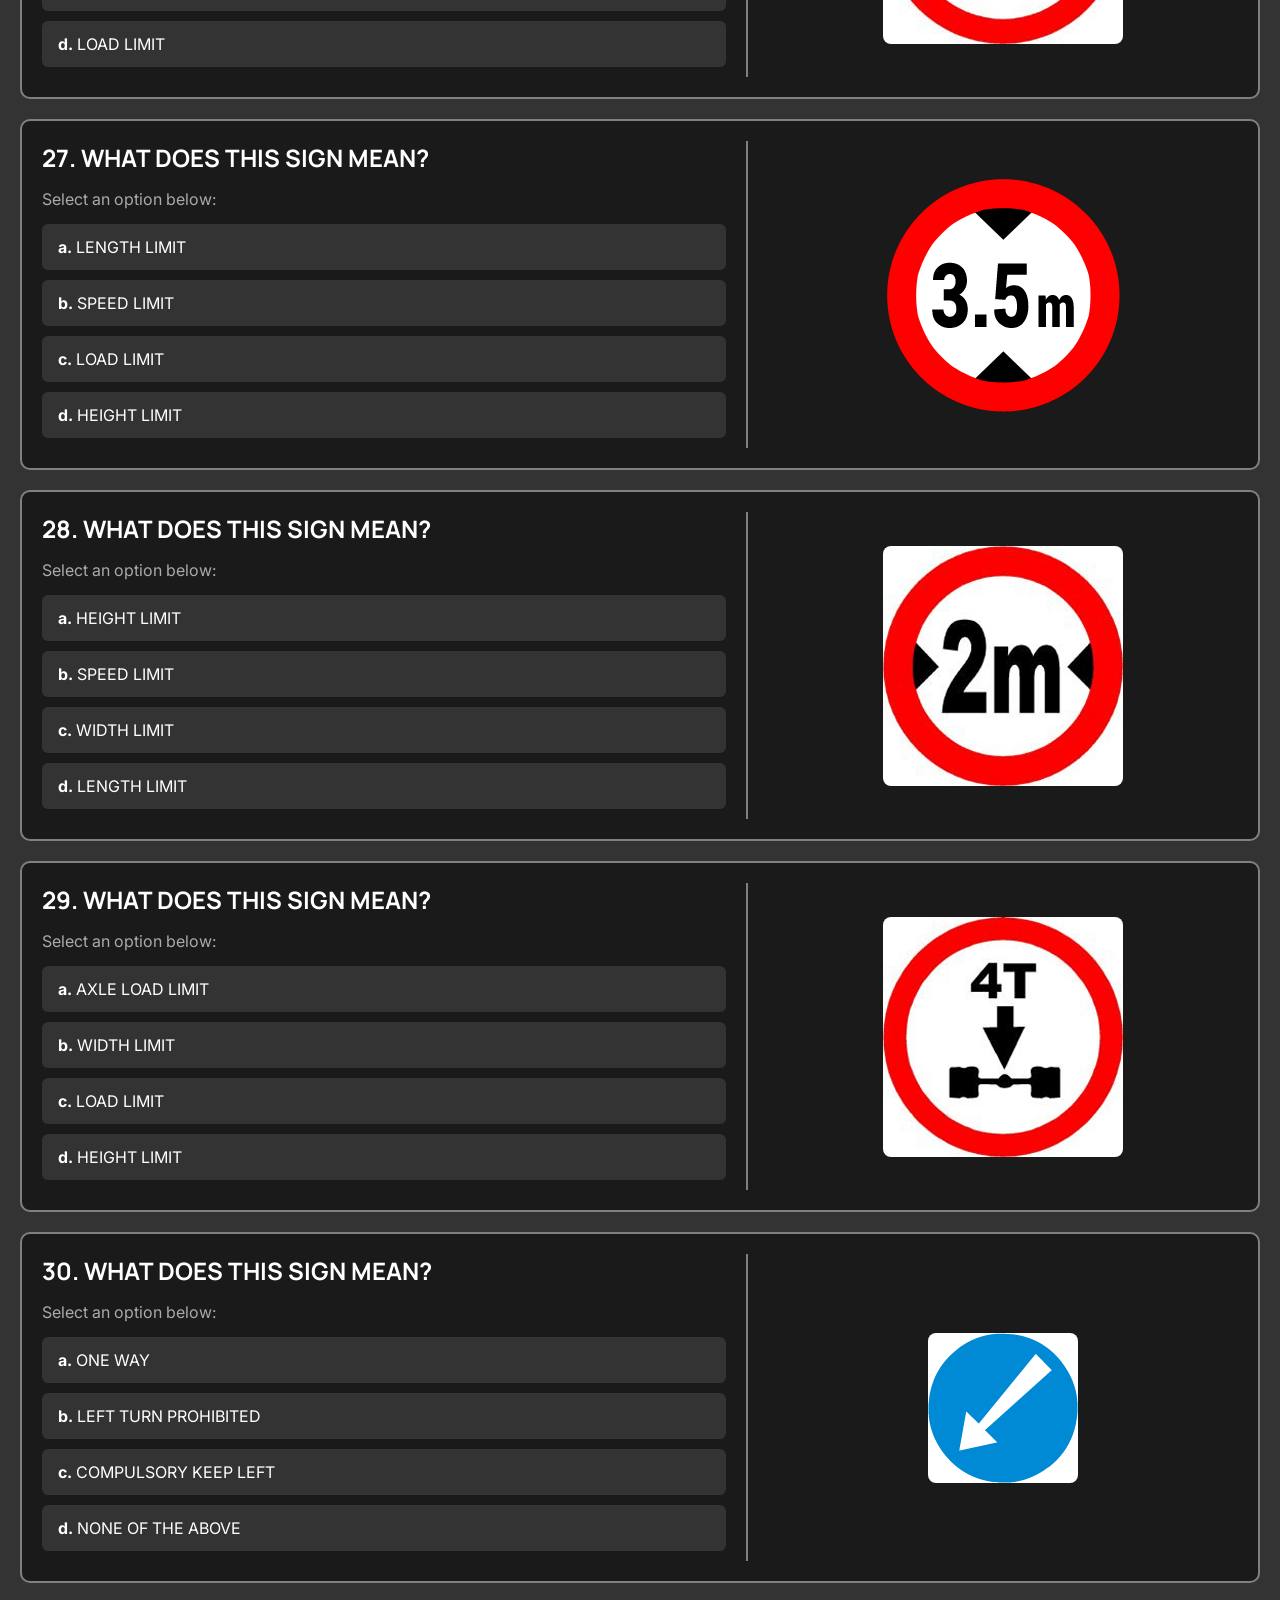
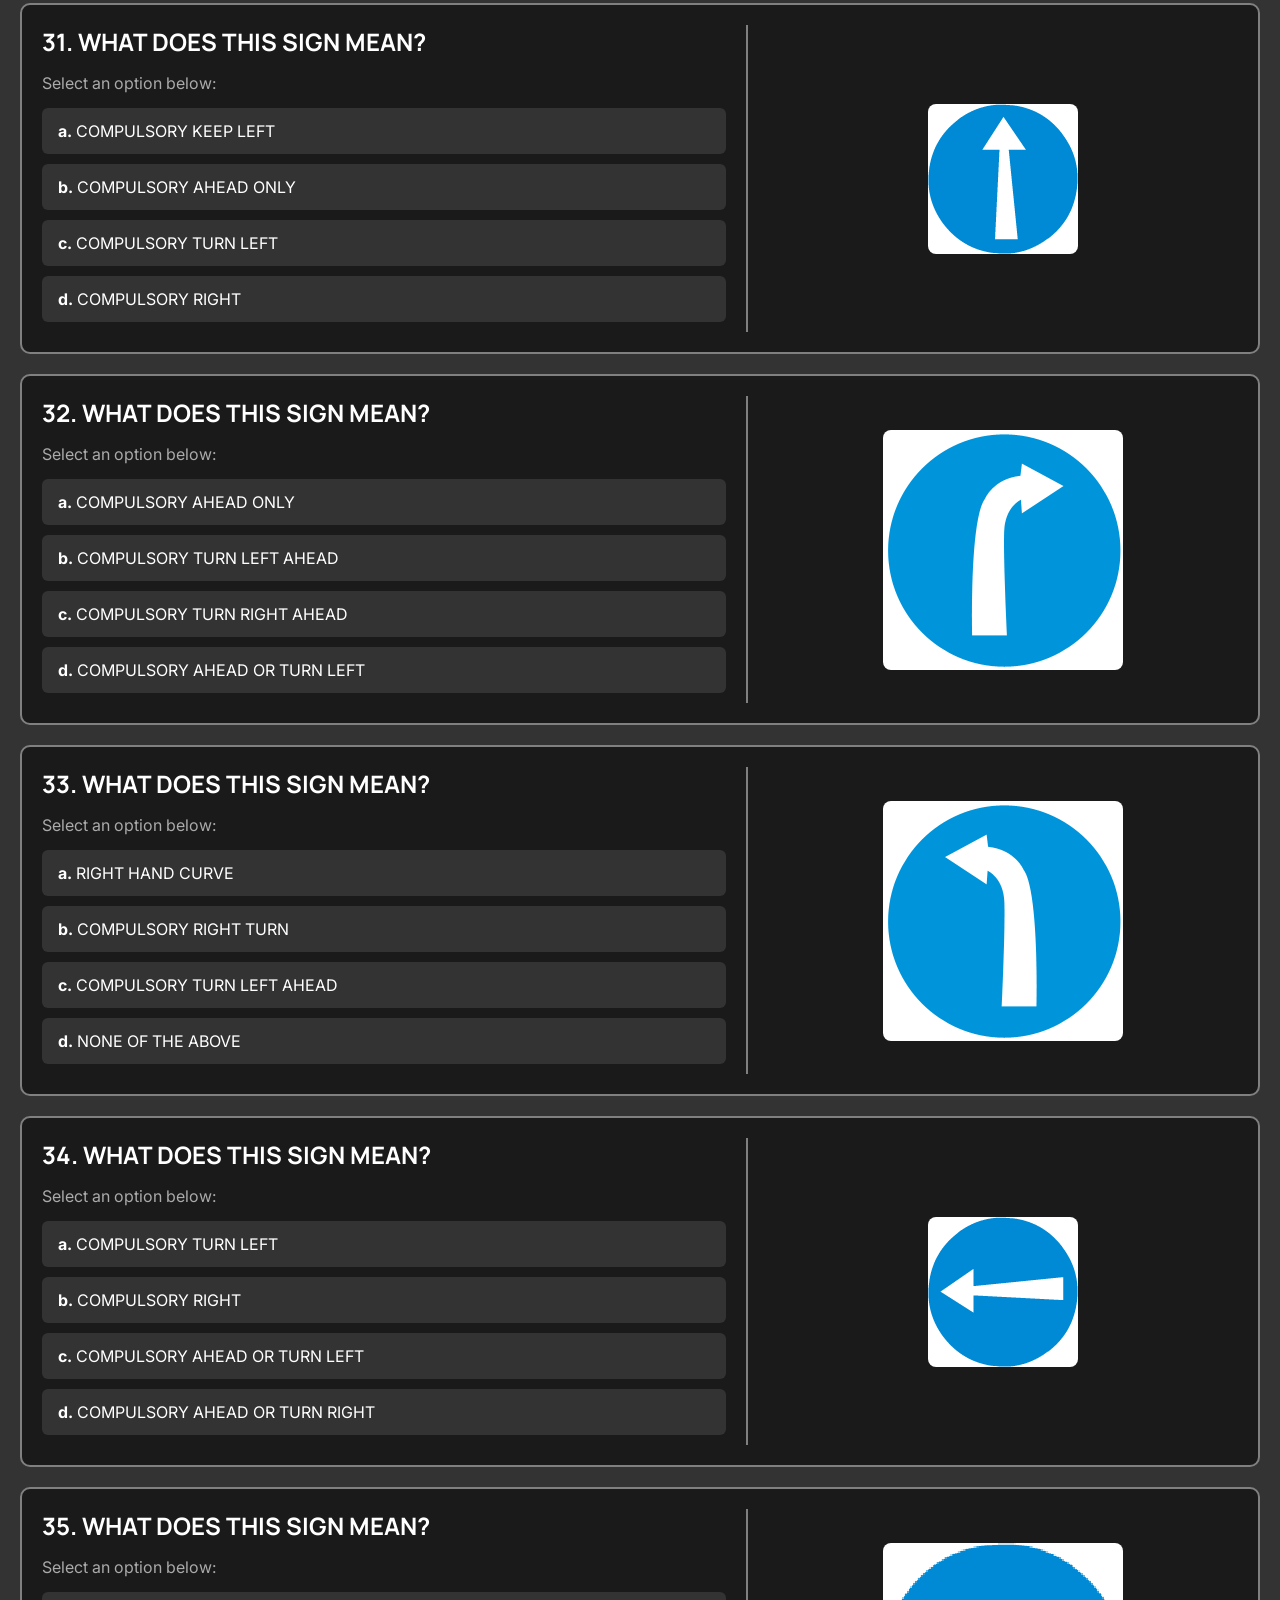
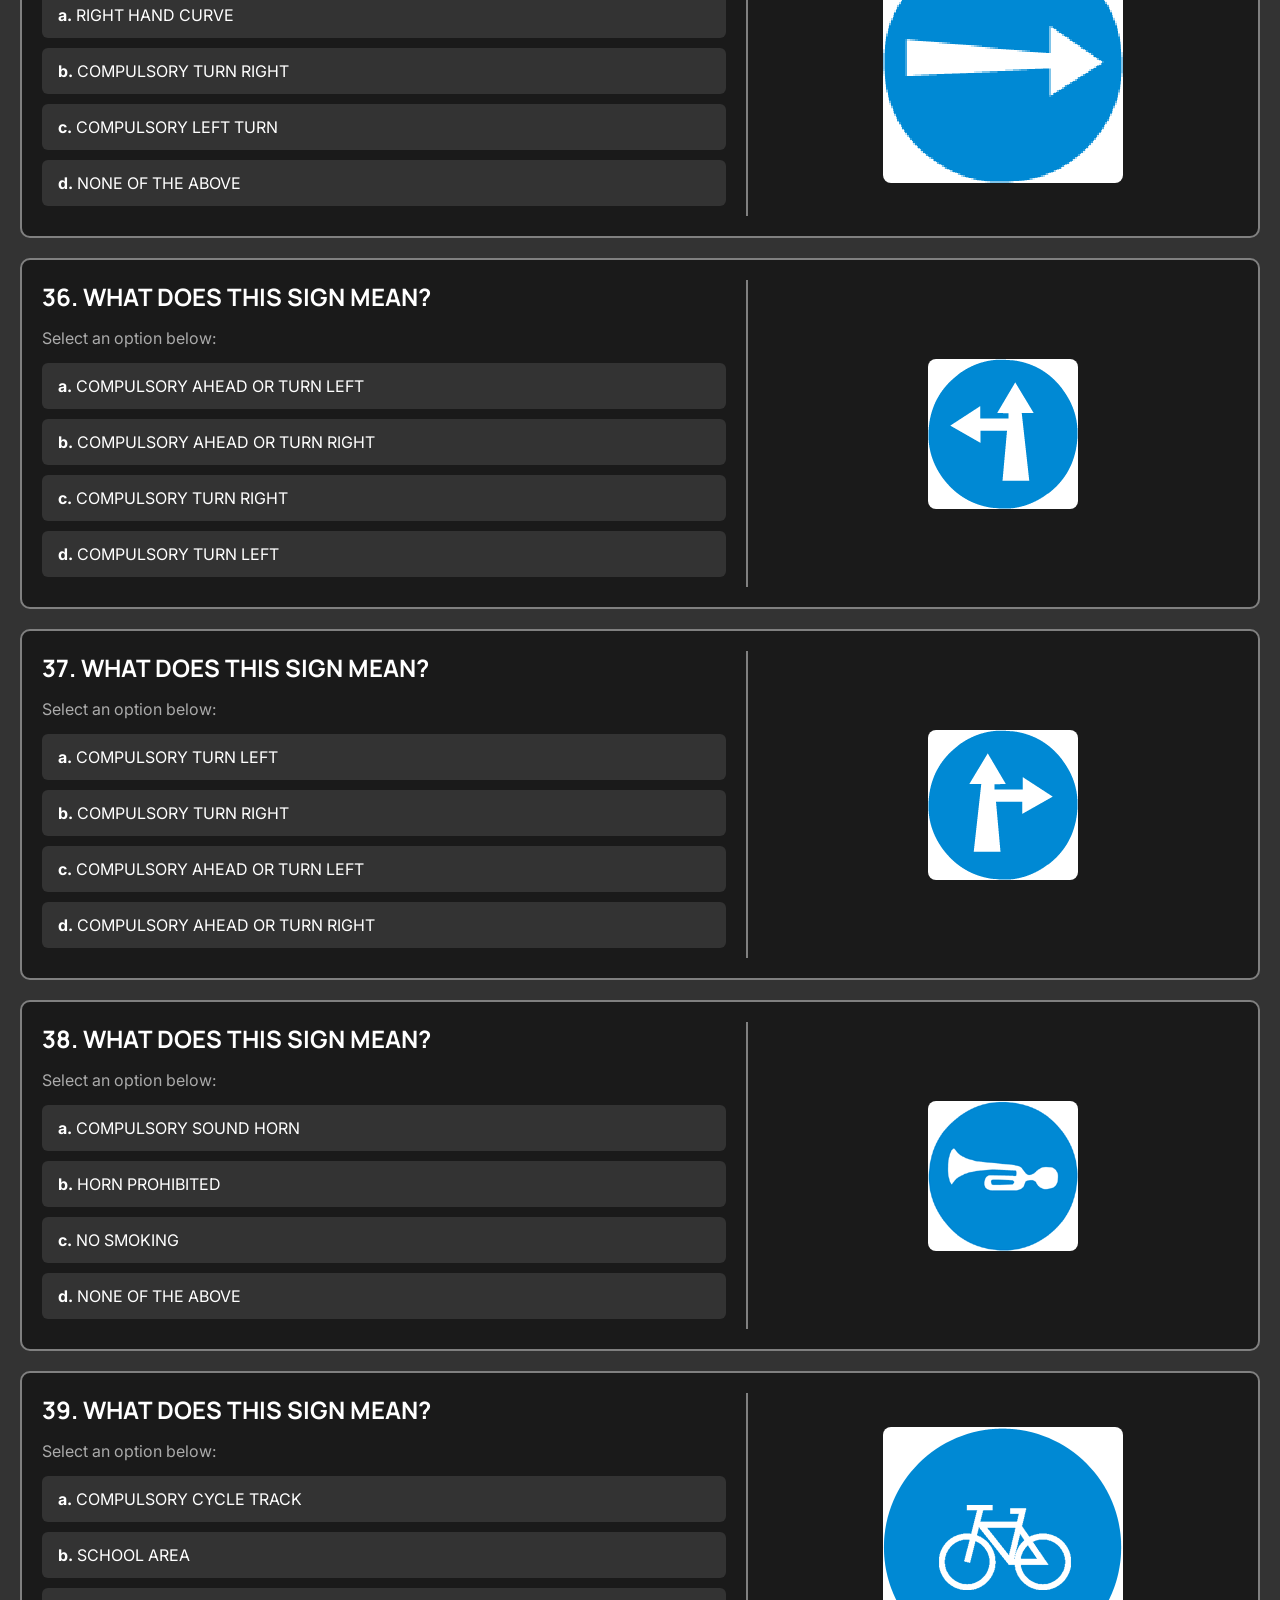
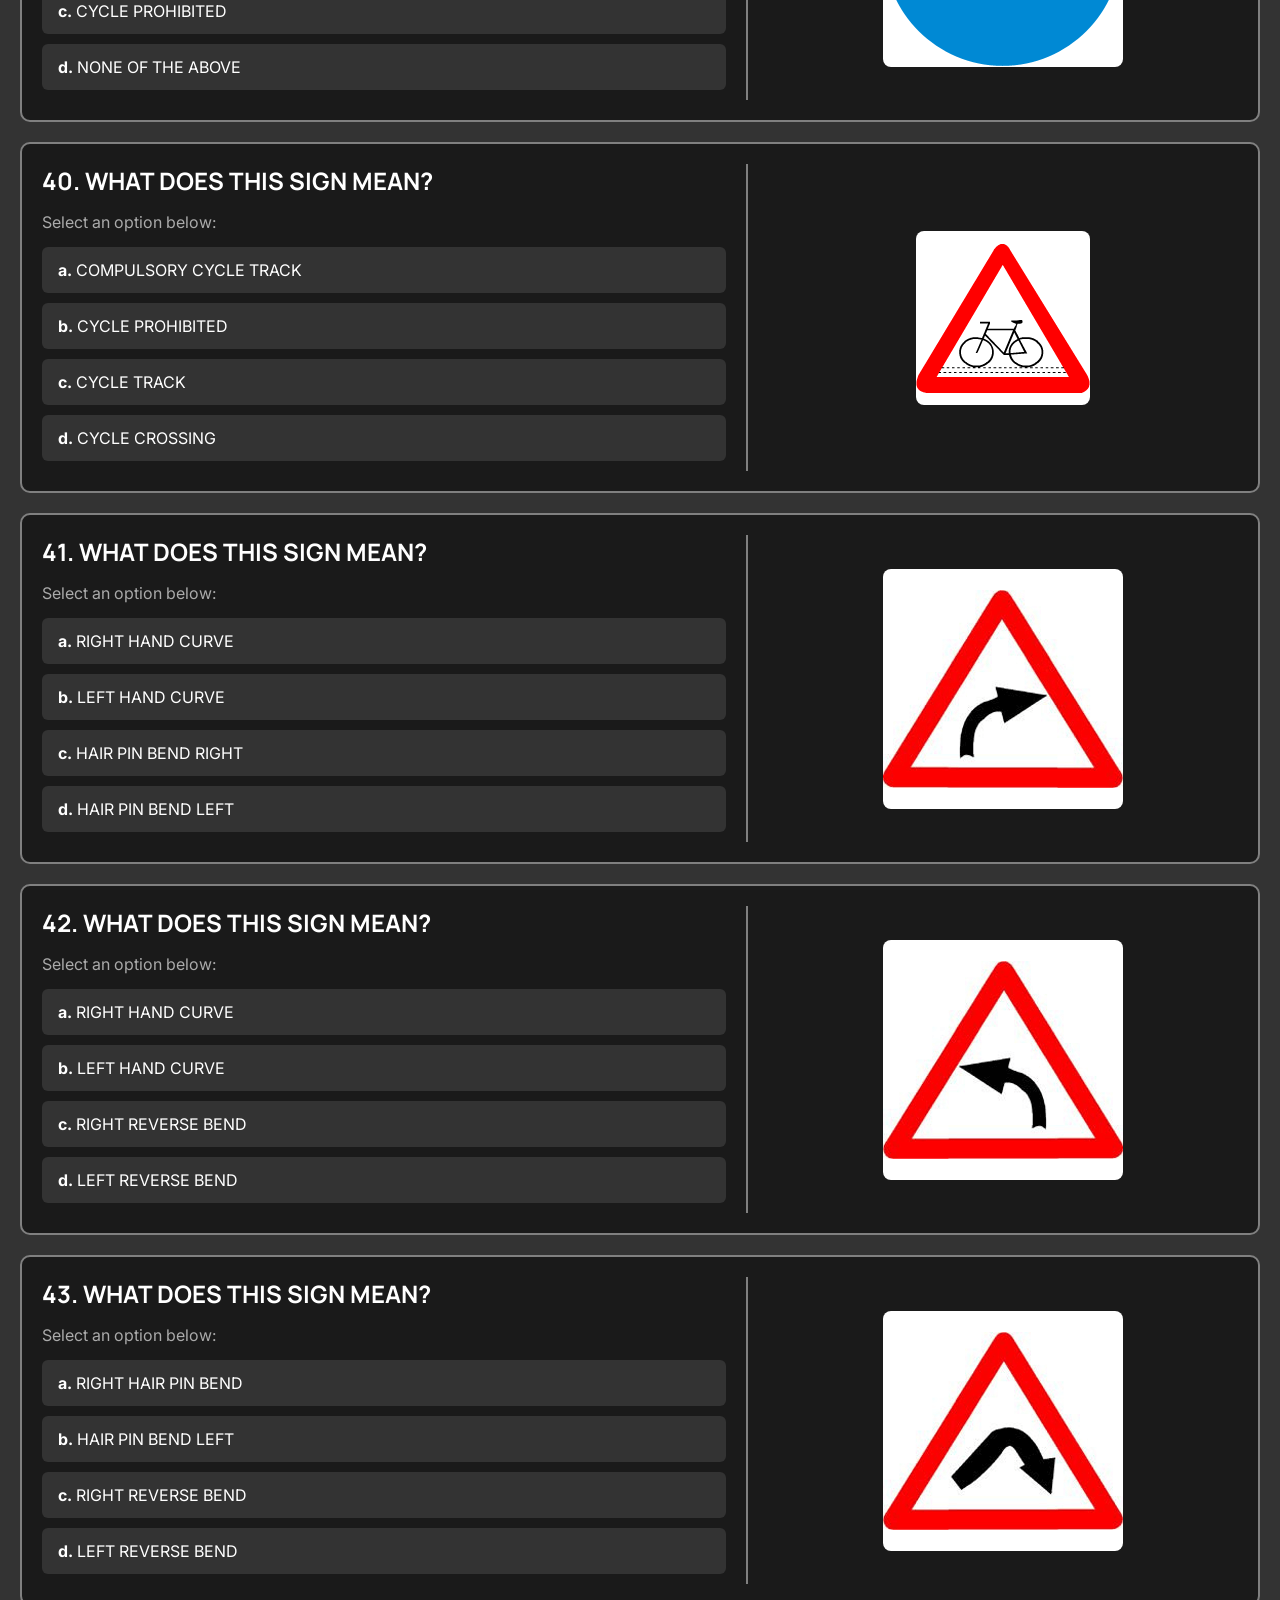
==== commit 72d4dfcd: "change option" ====
--- a/index.html
+++ b/index.html
@@ -158,8 +158,8 @@
           imageID: "img130",
           options: {
             a: "STOP",
-            b: "NO ENTRY",
-            c: "STOP",
+            b: "BRIGHT SUN",
+            c: "STOP, OBSERVE AND PROCEED WITH CAUTION",
             d: "NONE OF THE ABOVE",
           },
           answerOption: "c",
@@ -170,7 +170,7 @@
           imageID: "img131",
           options: {
             a: "MANDATORY",
-            b: "NO ENTRY",
+            b: "CAUTIONARY",
             c: "INFORMATORY",
             d: "ALL OF THE ABOVE",
           },
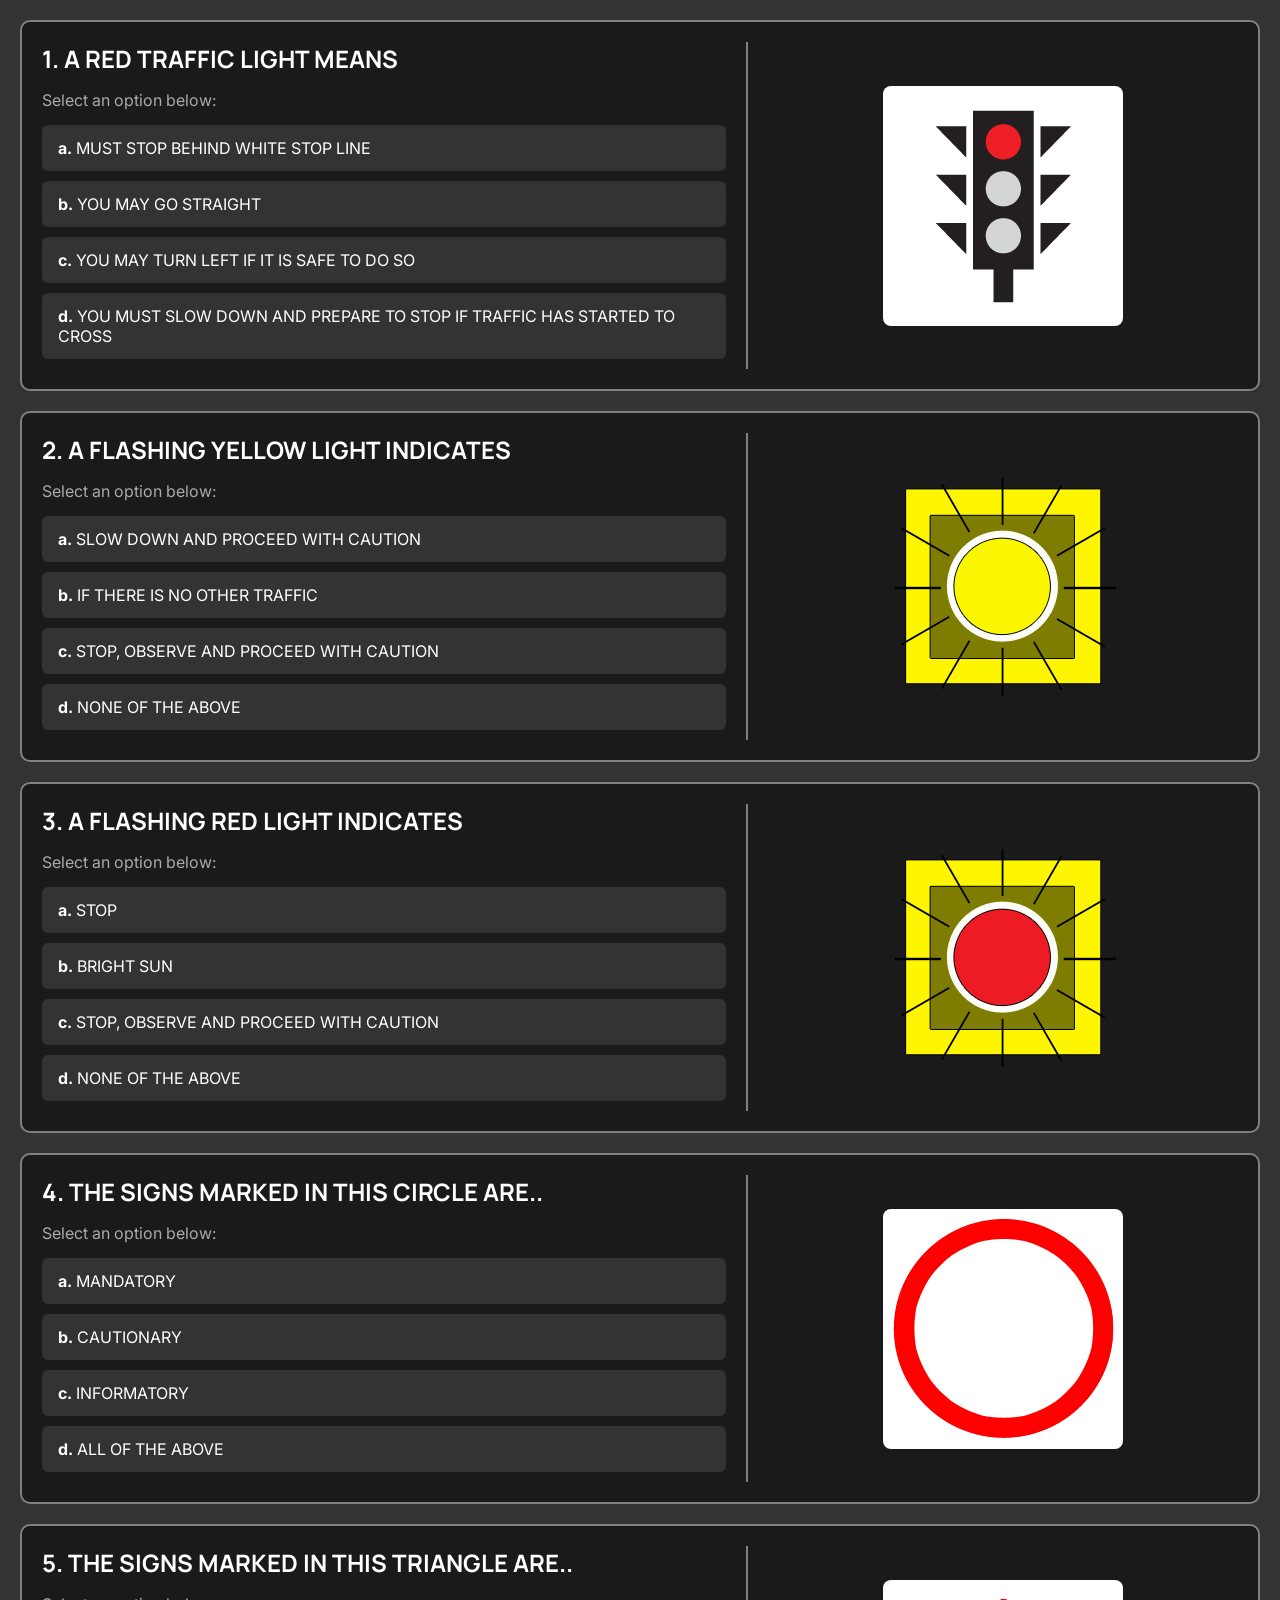
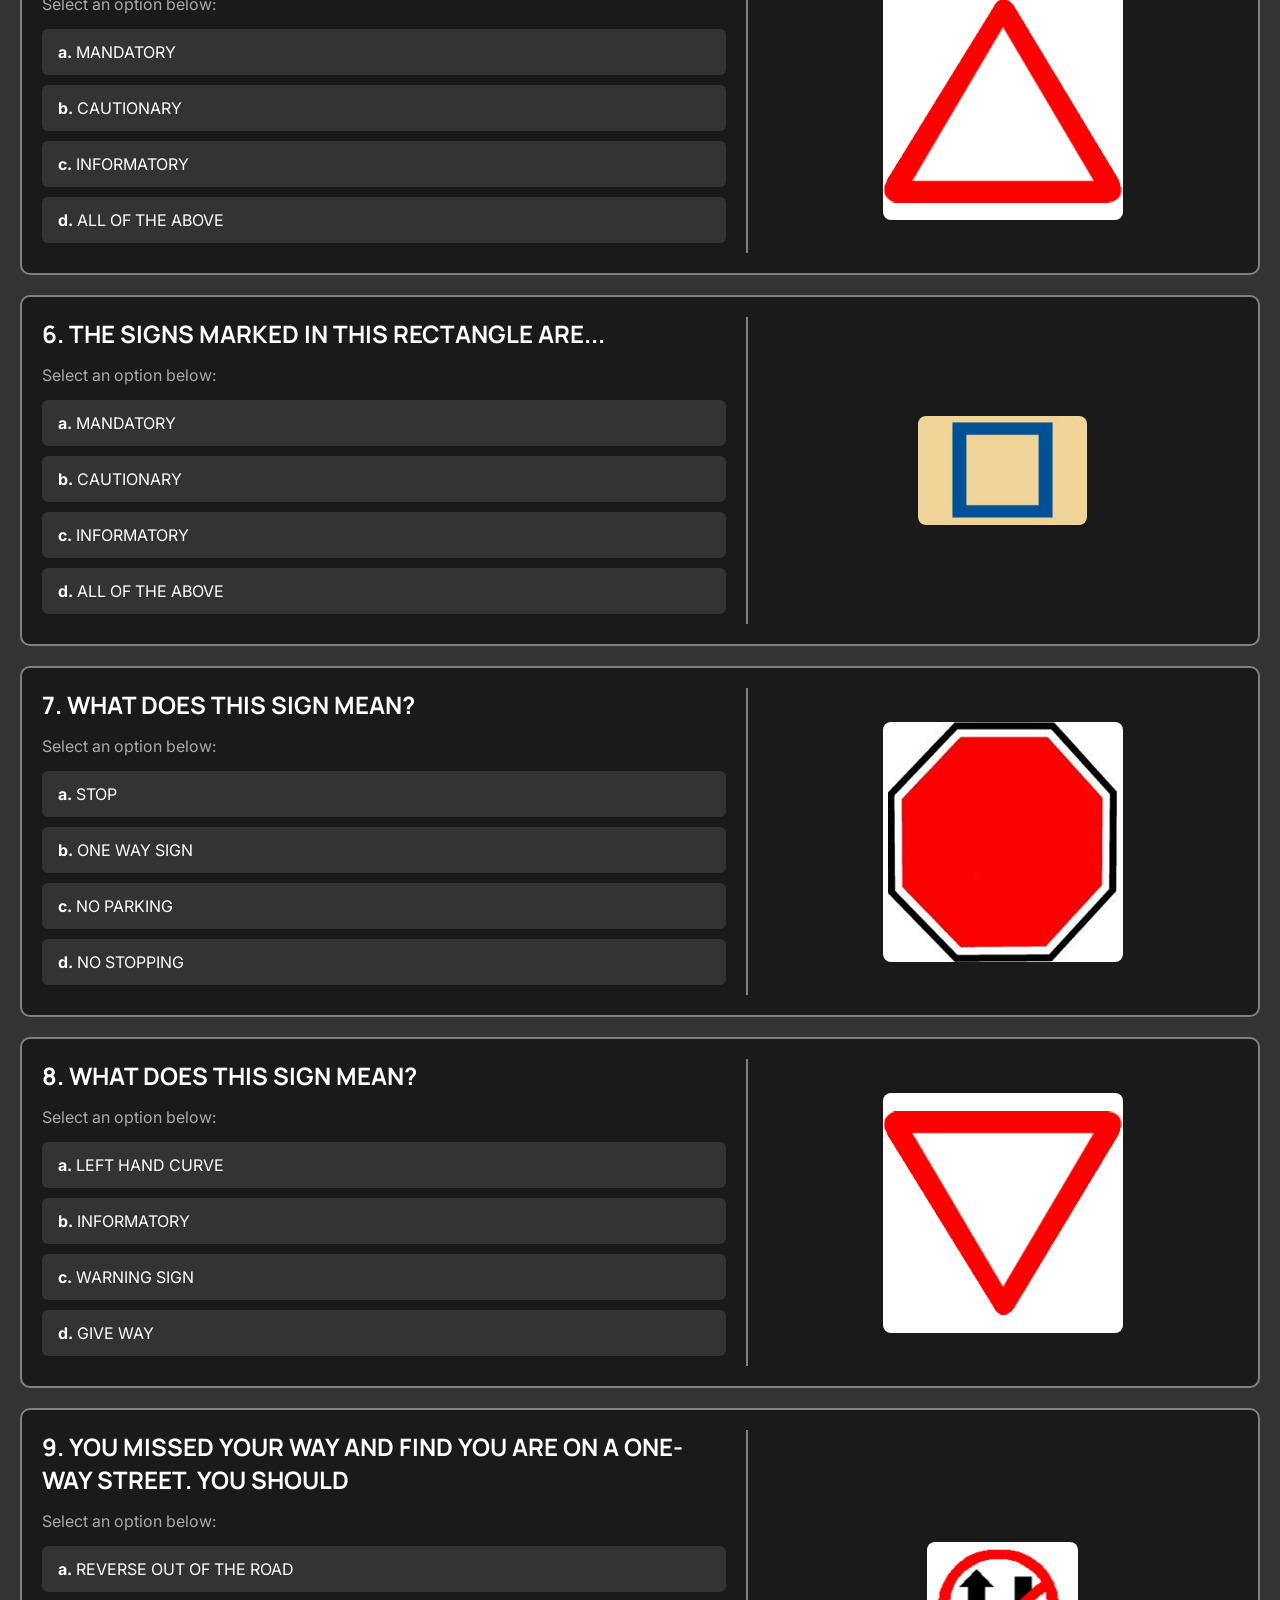
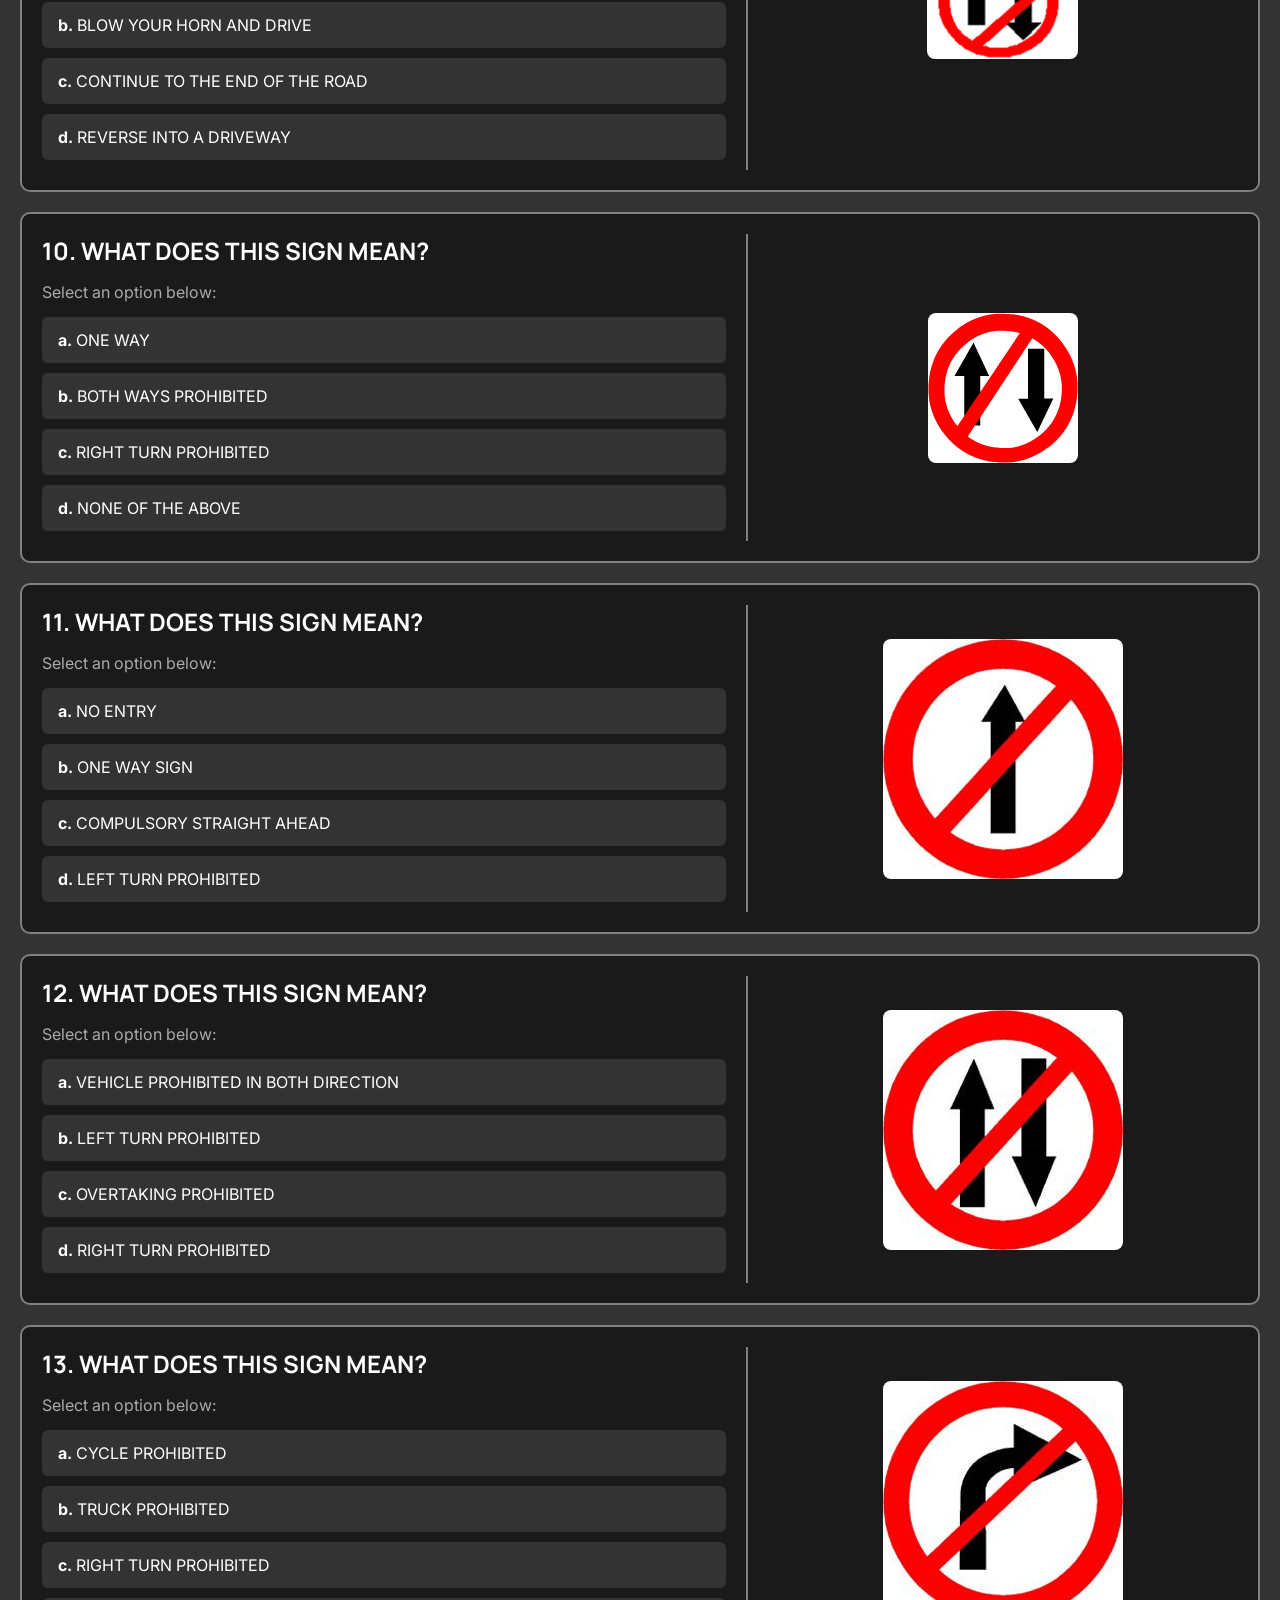
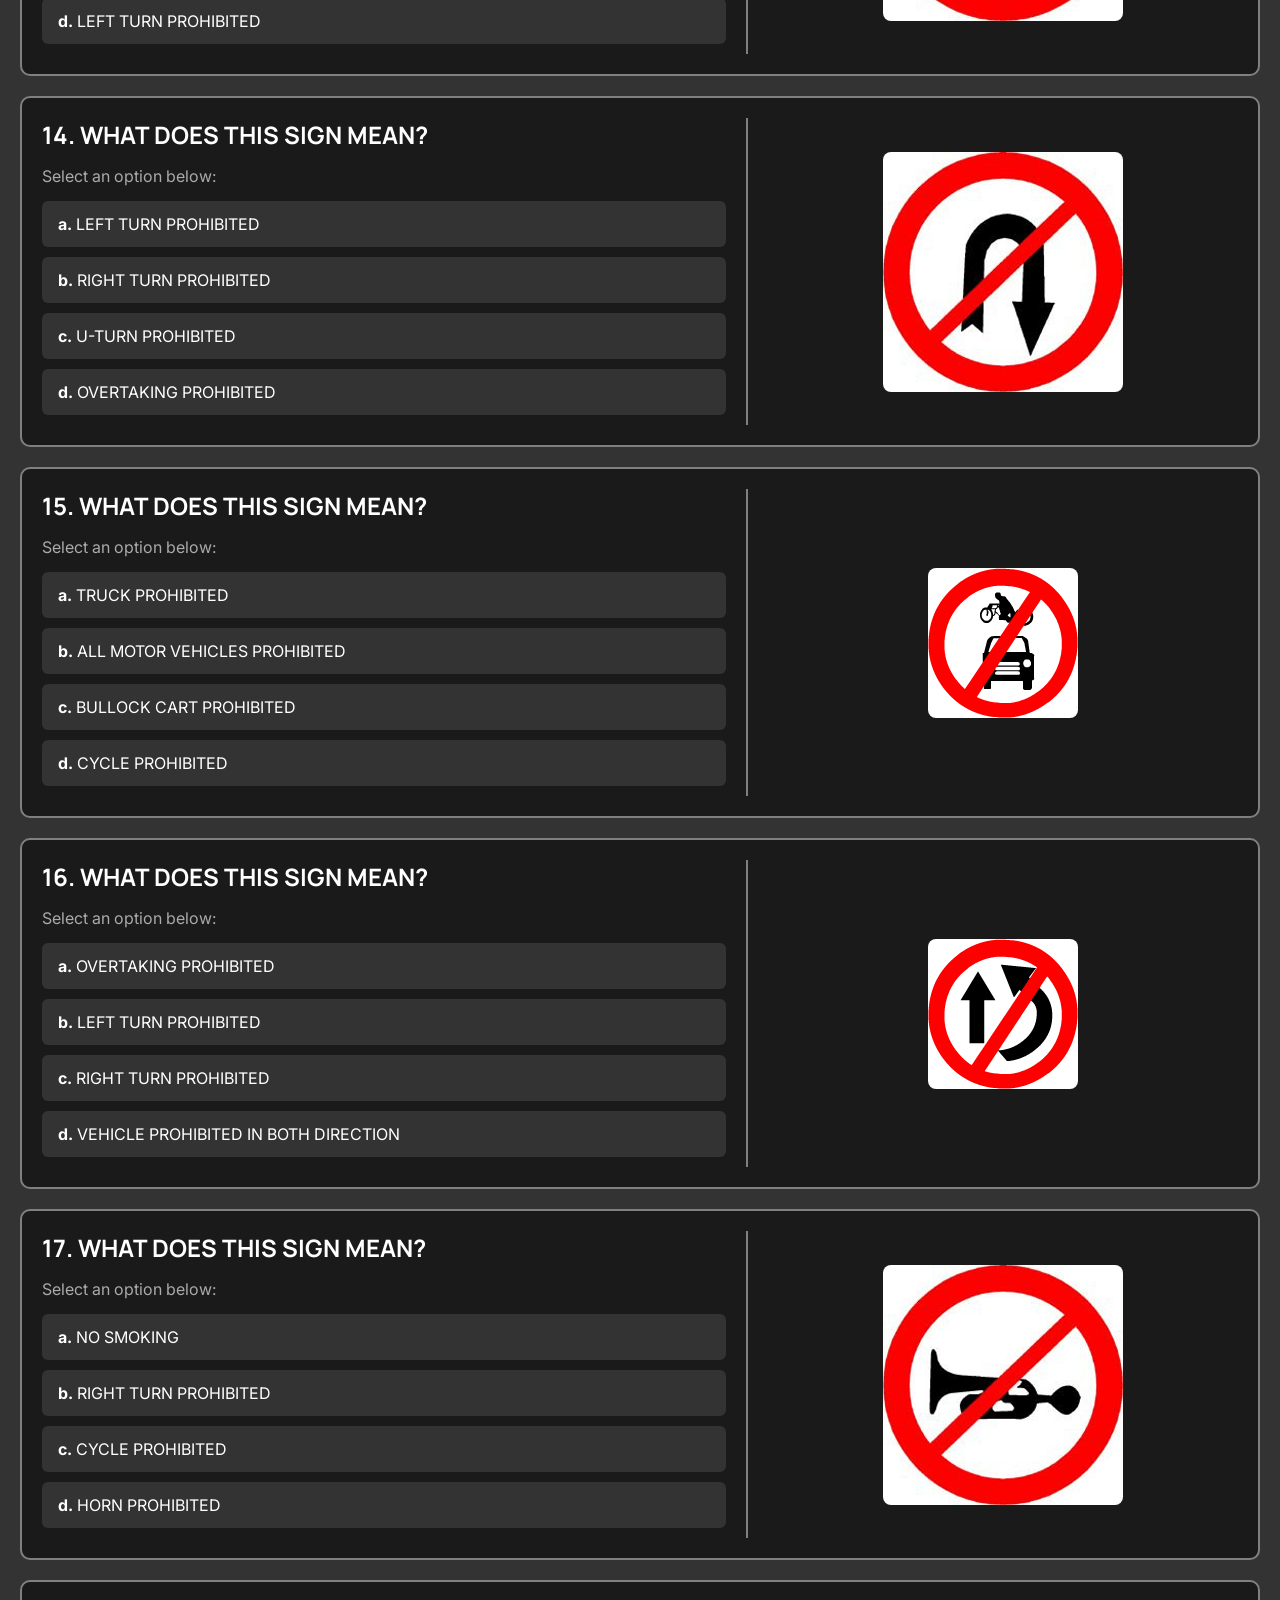
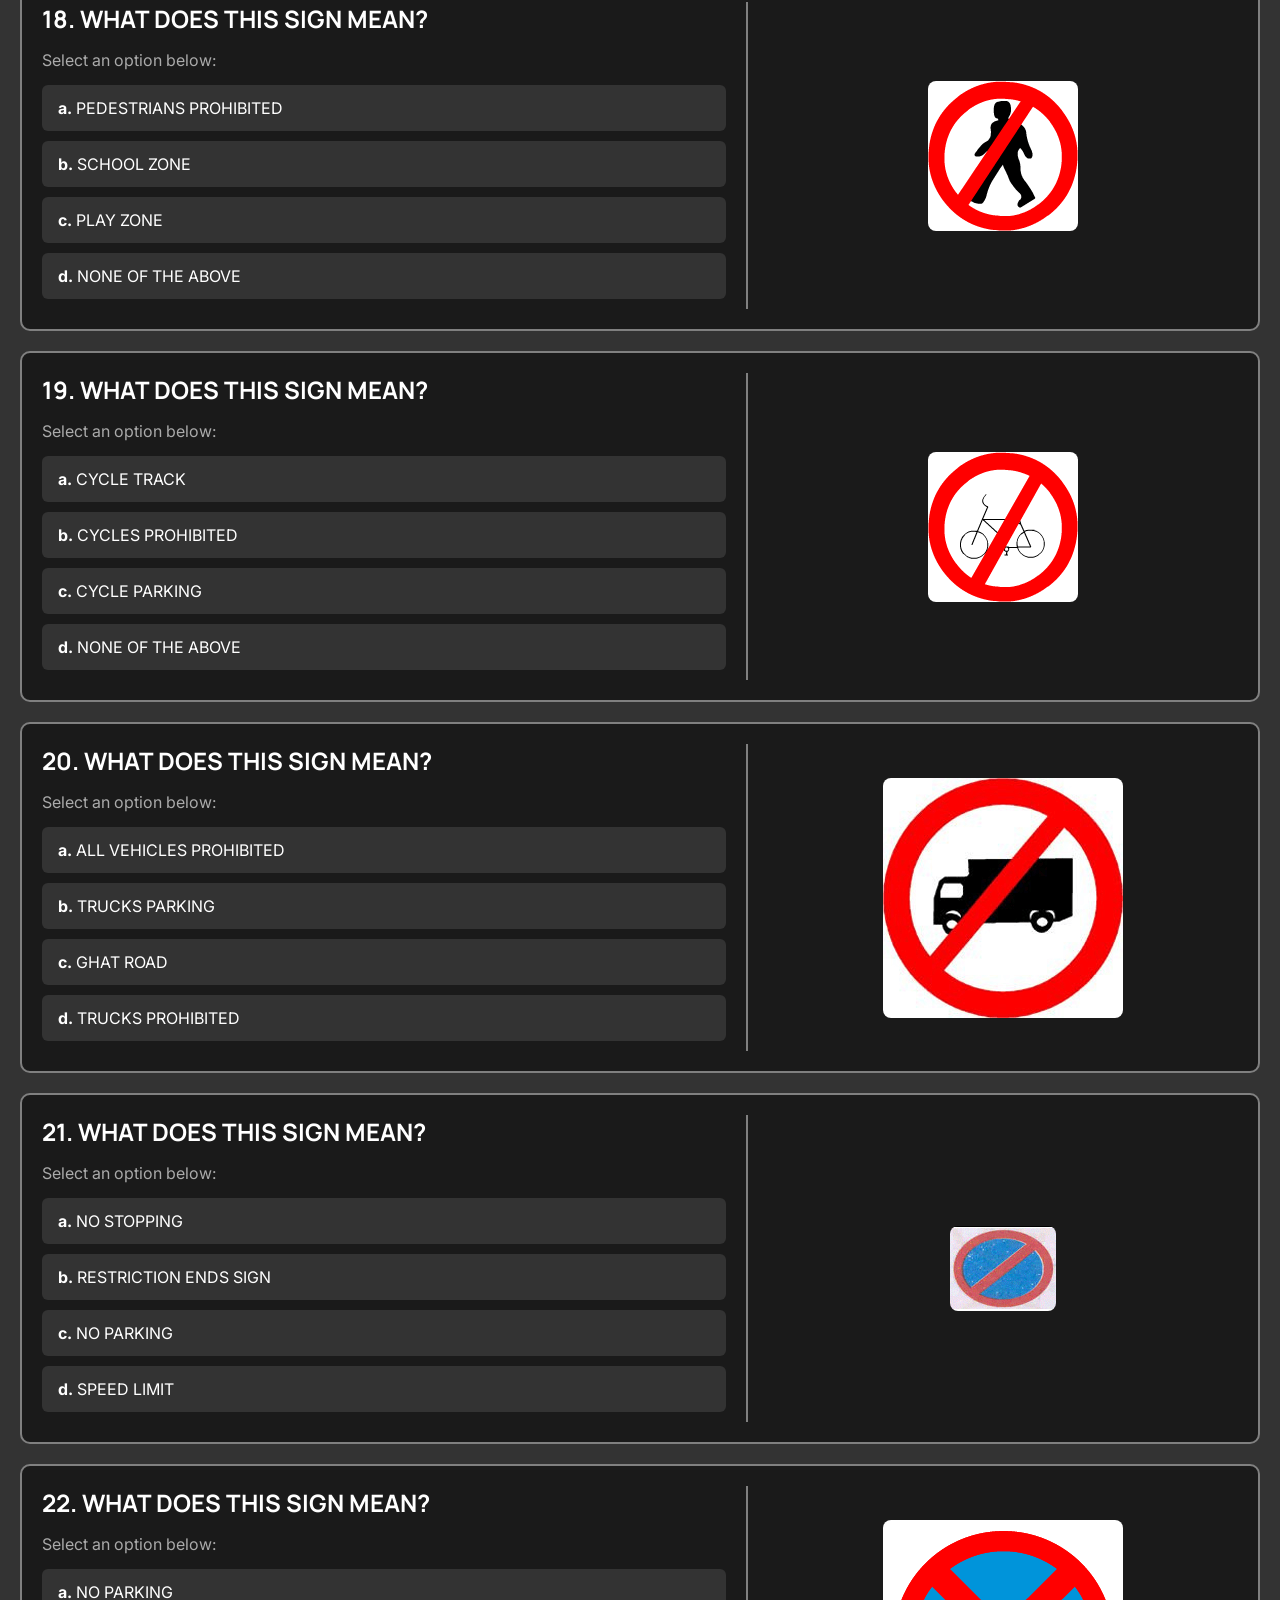
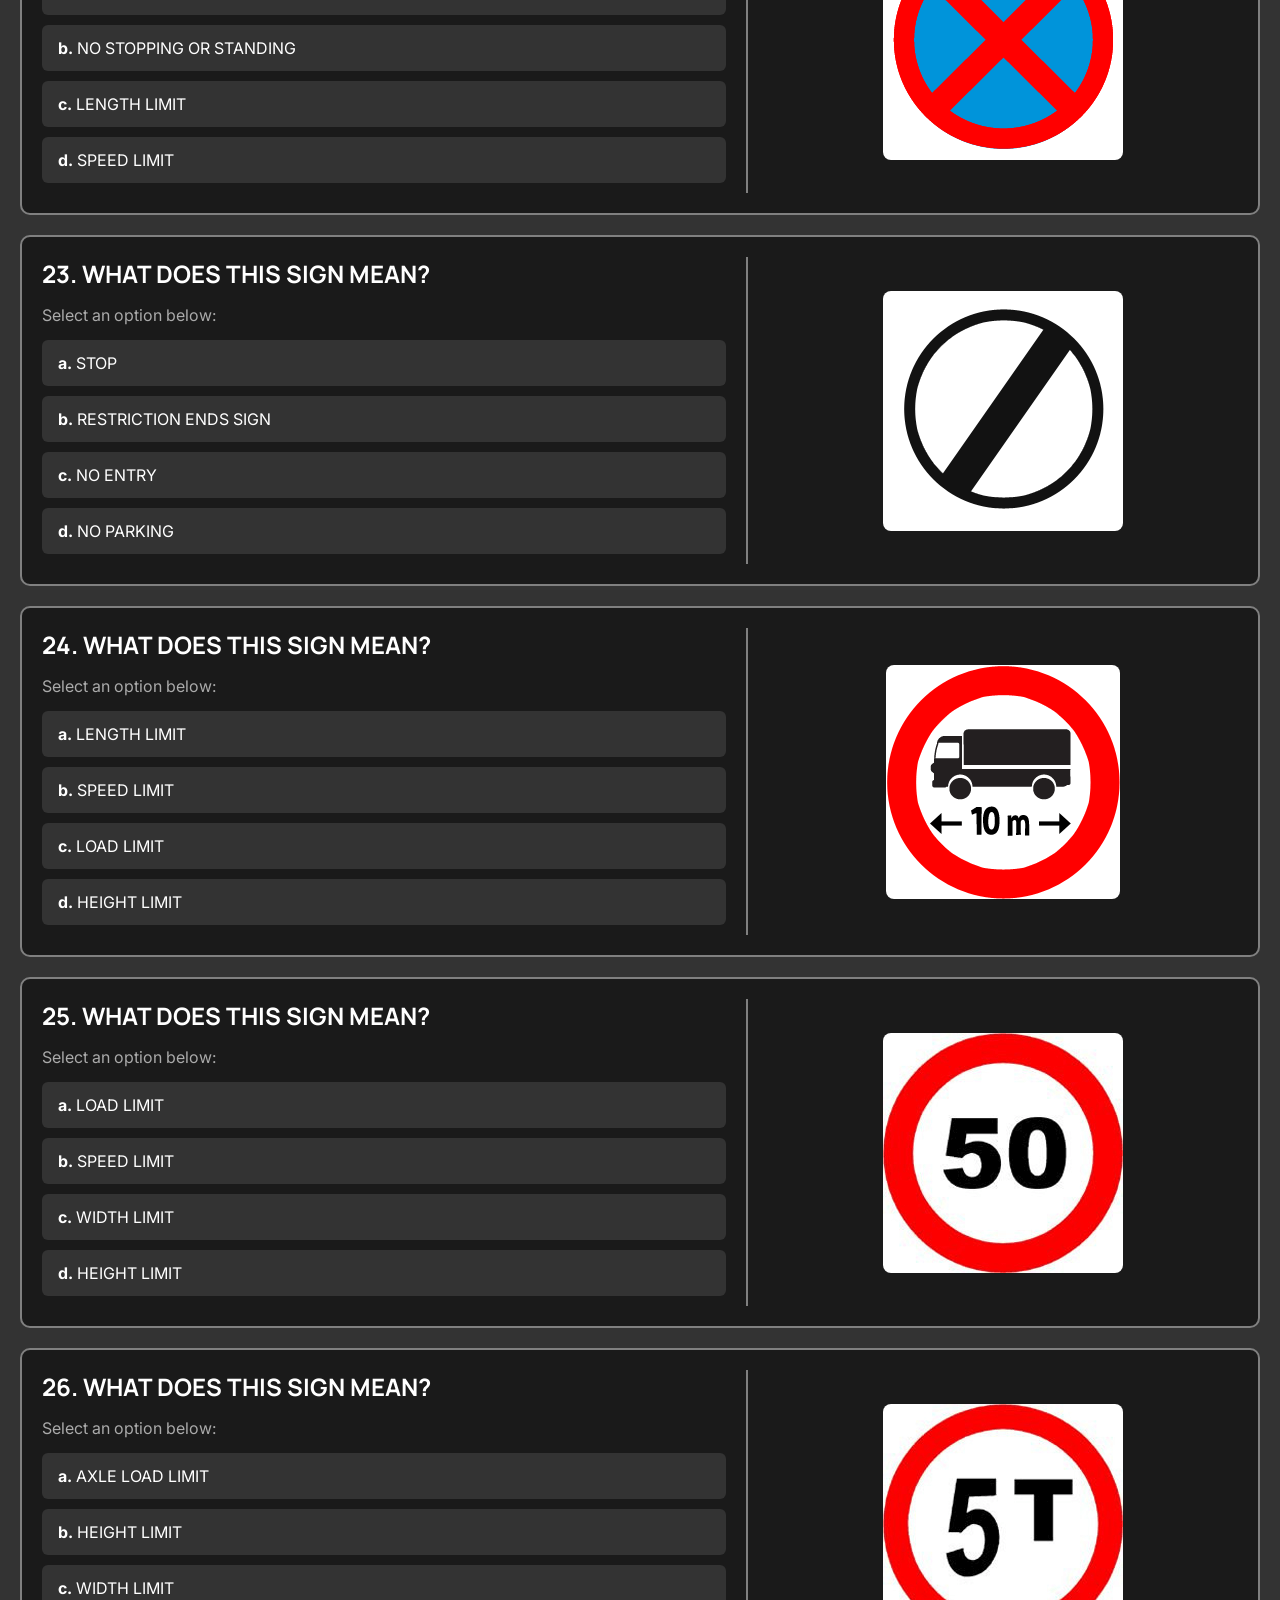
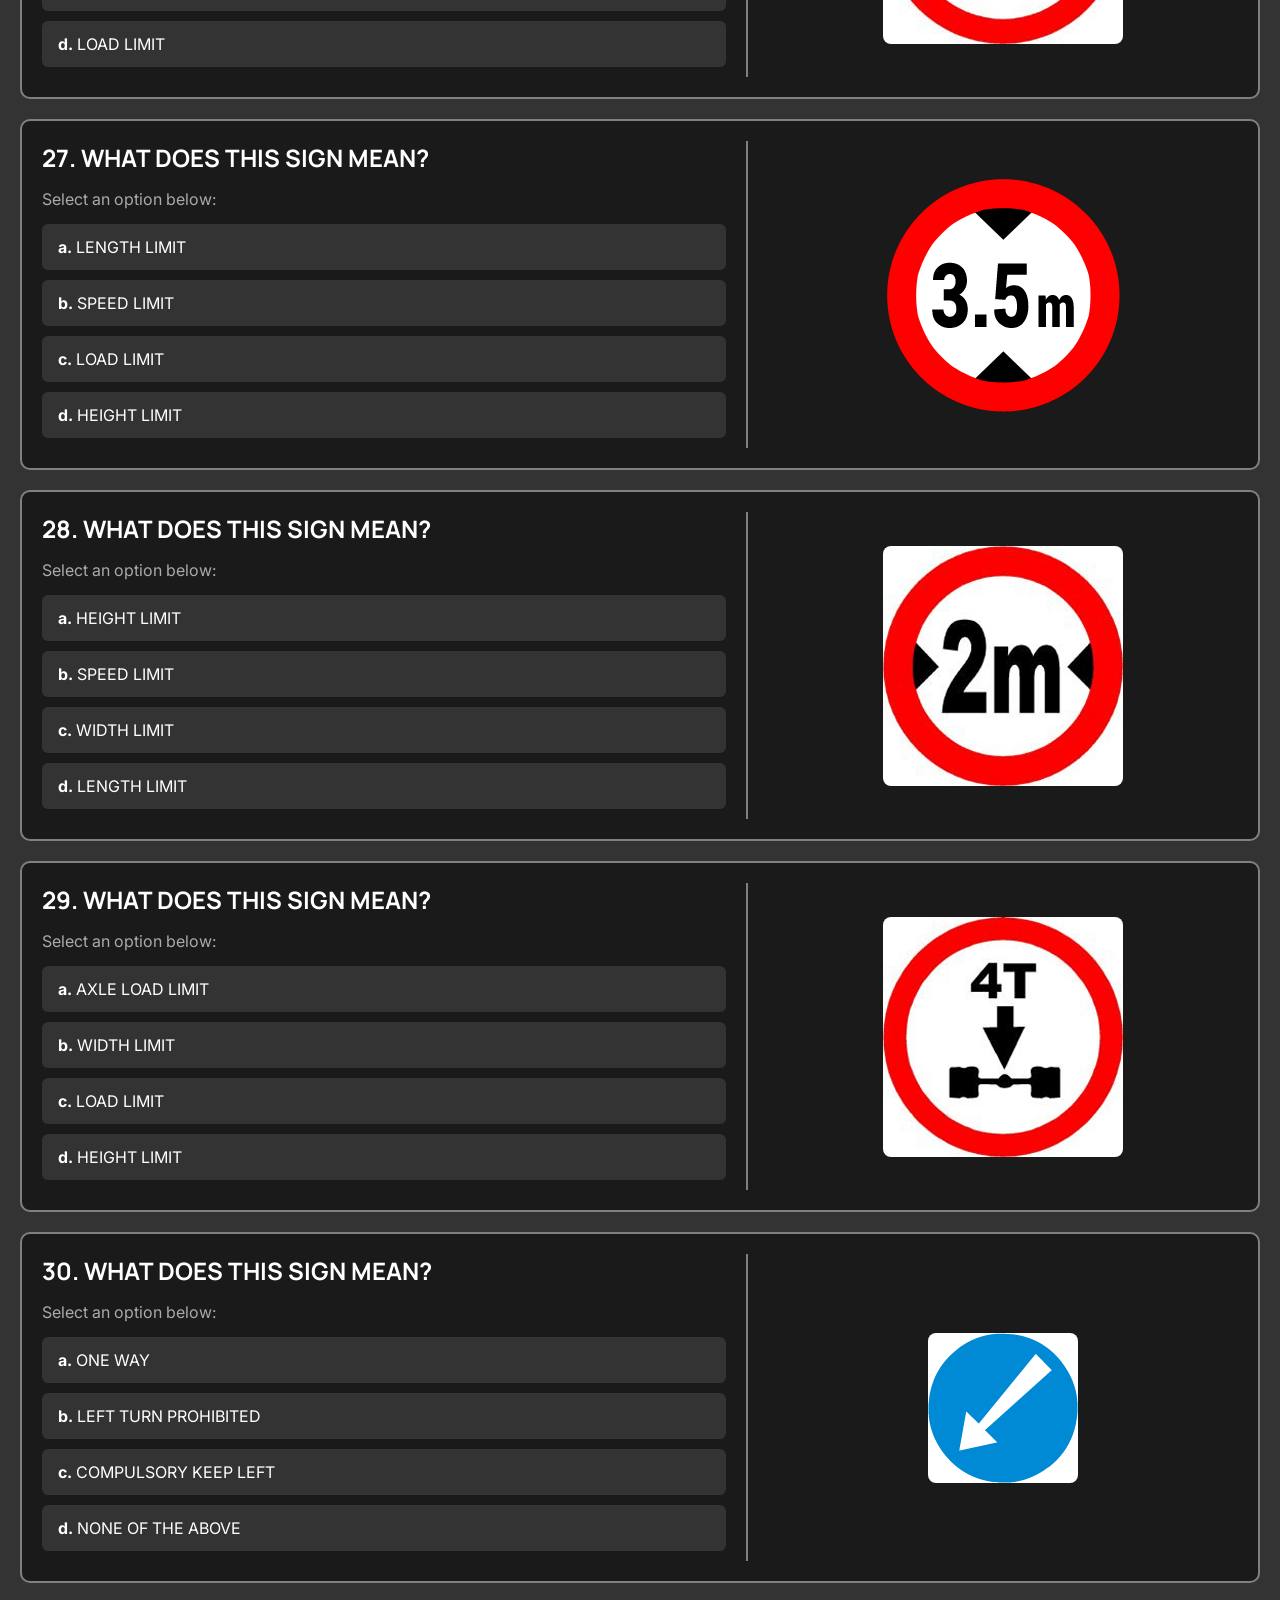
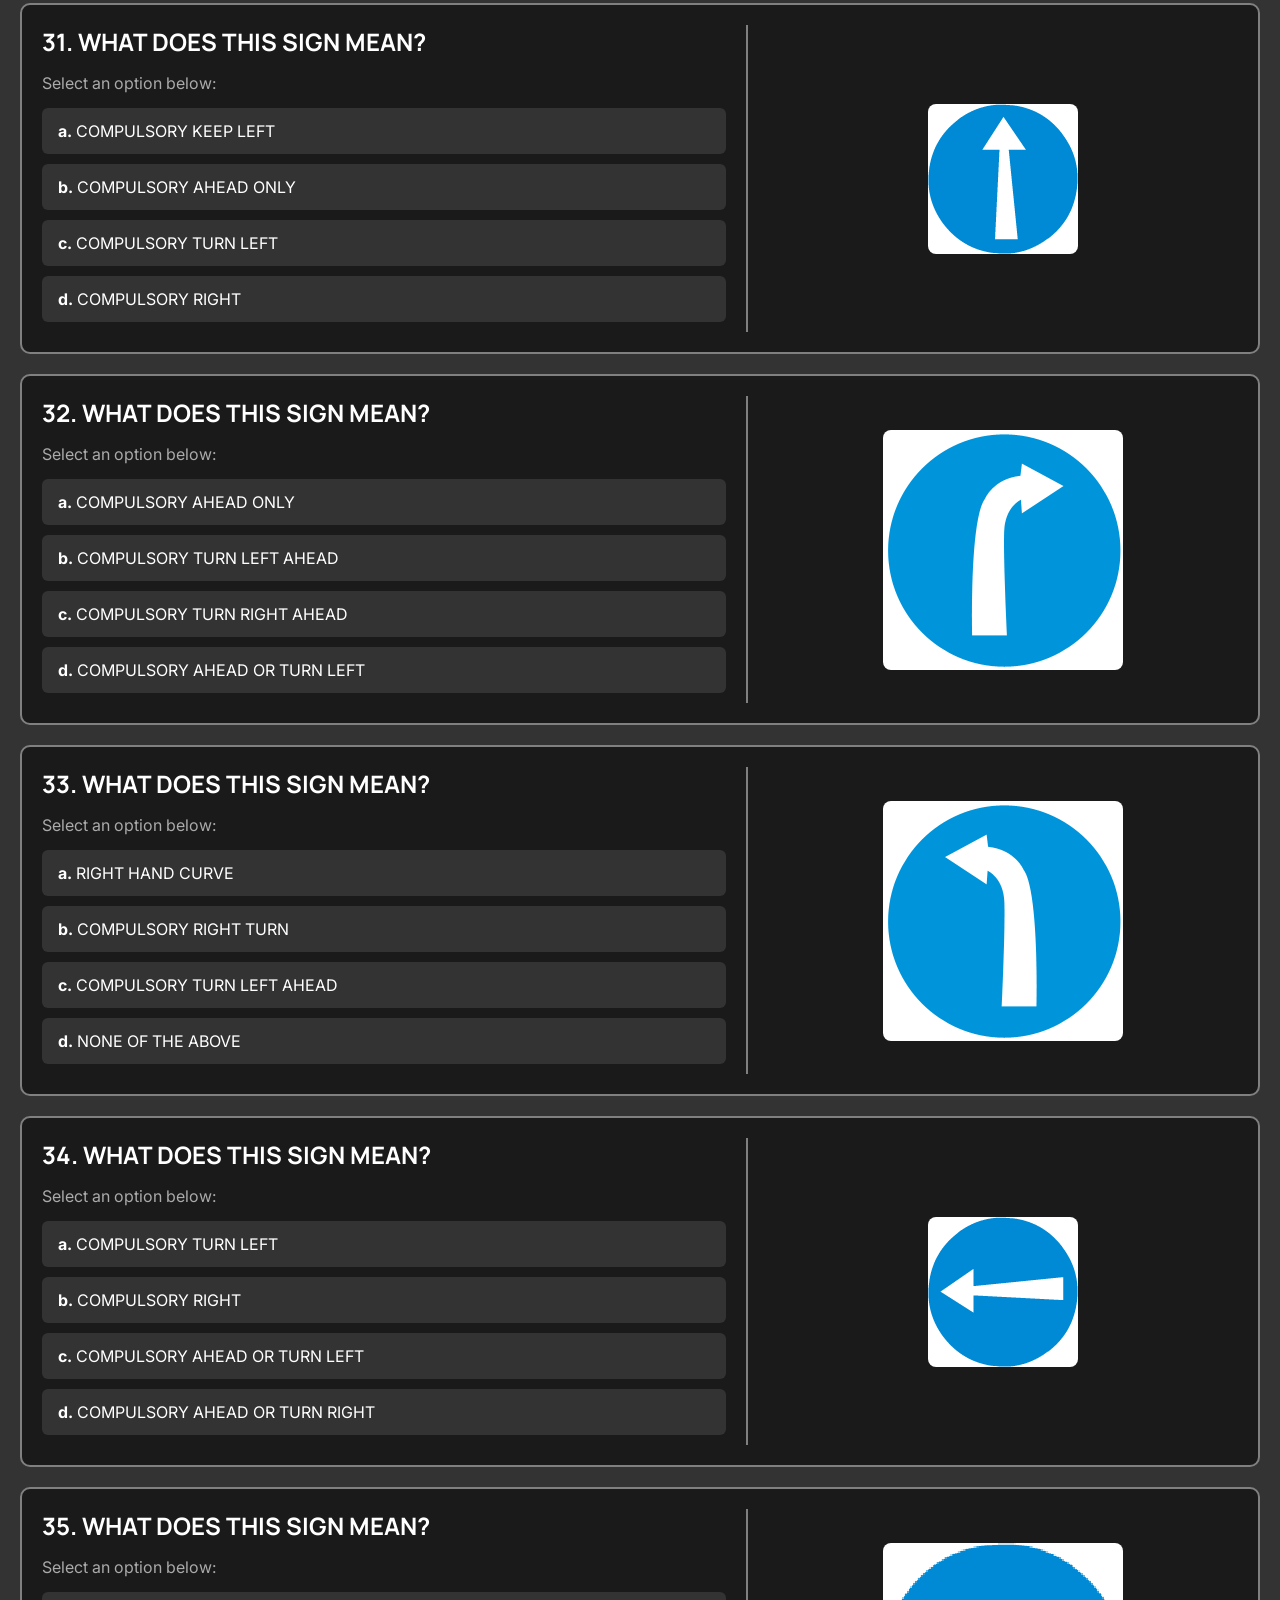
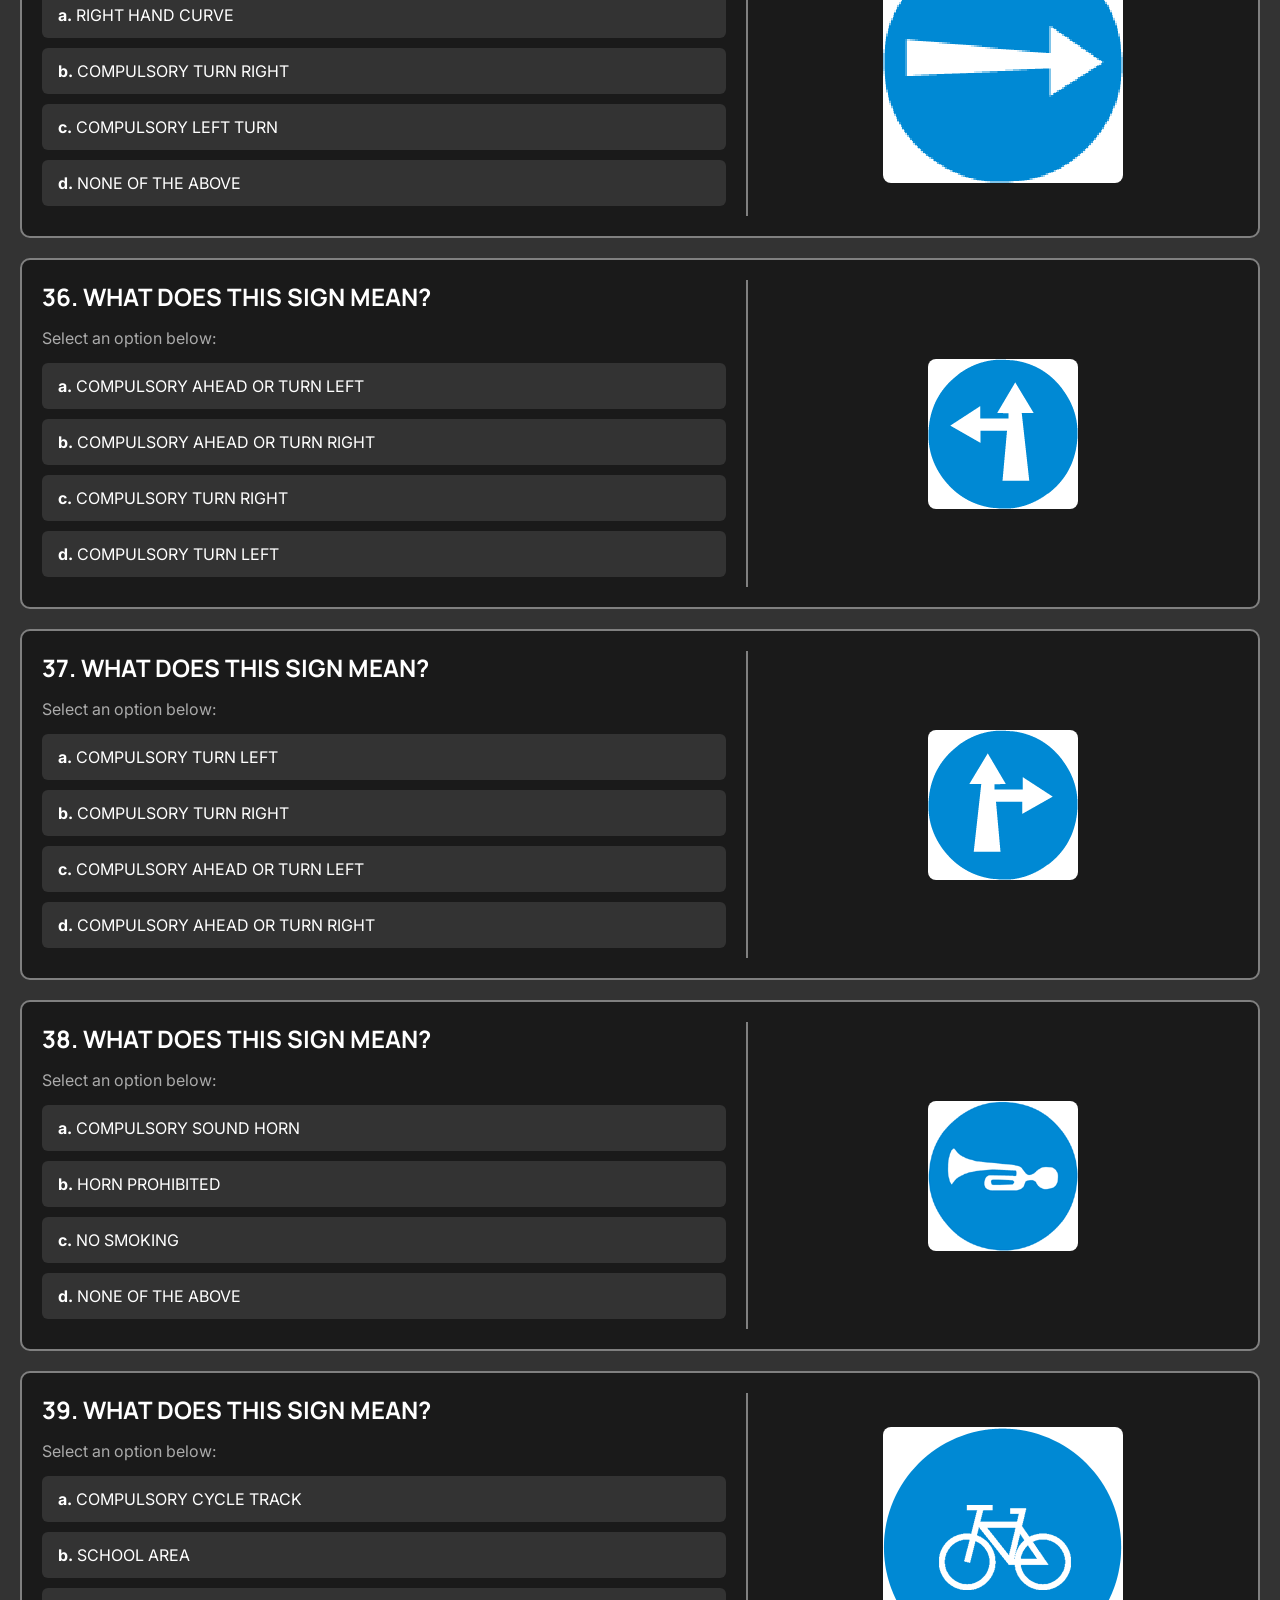
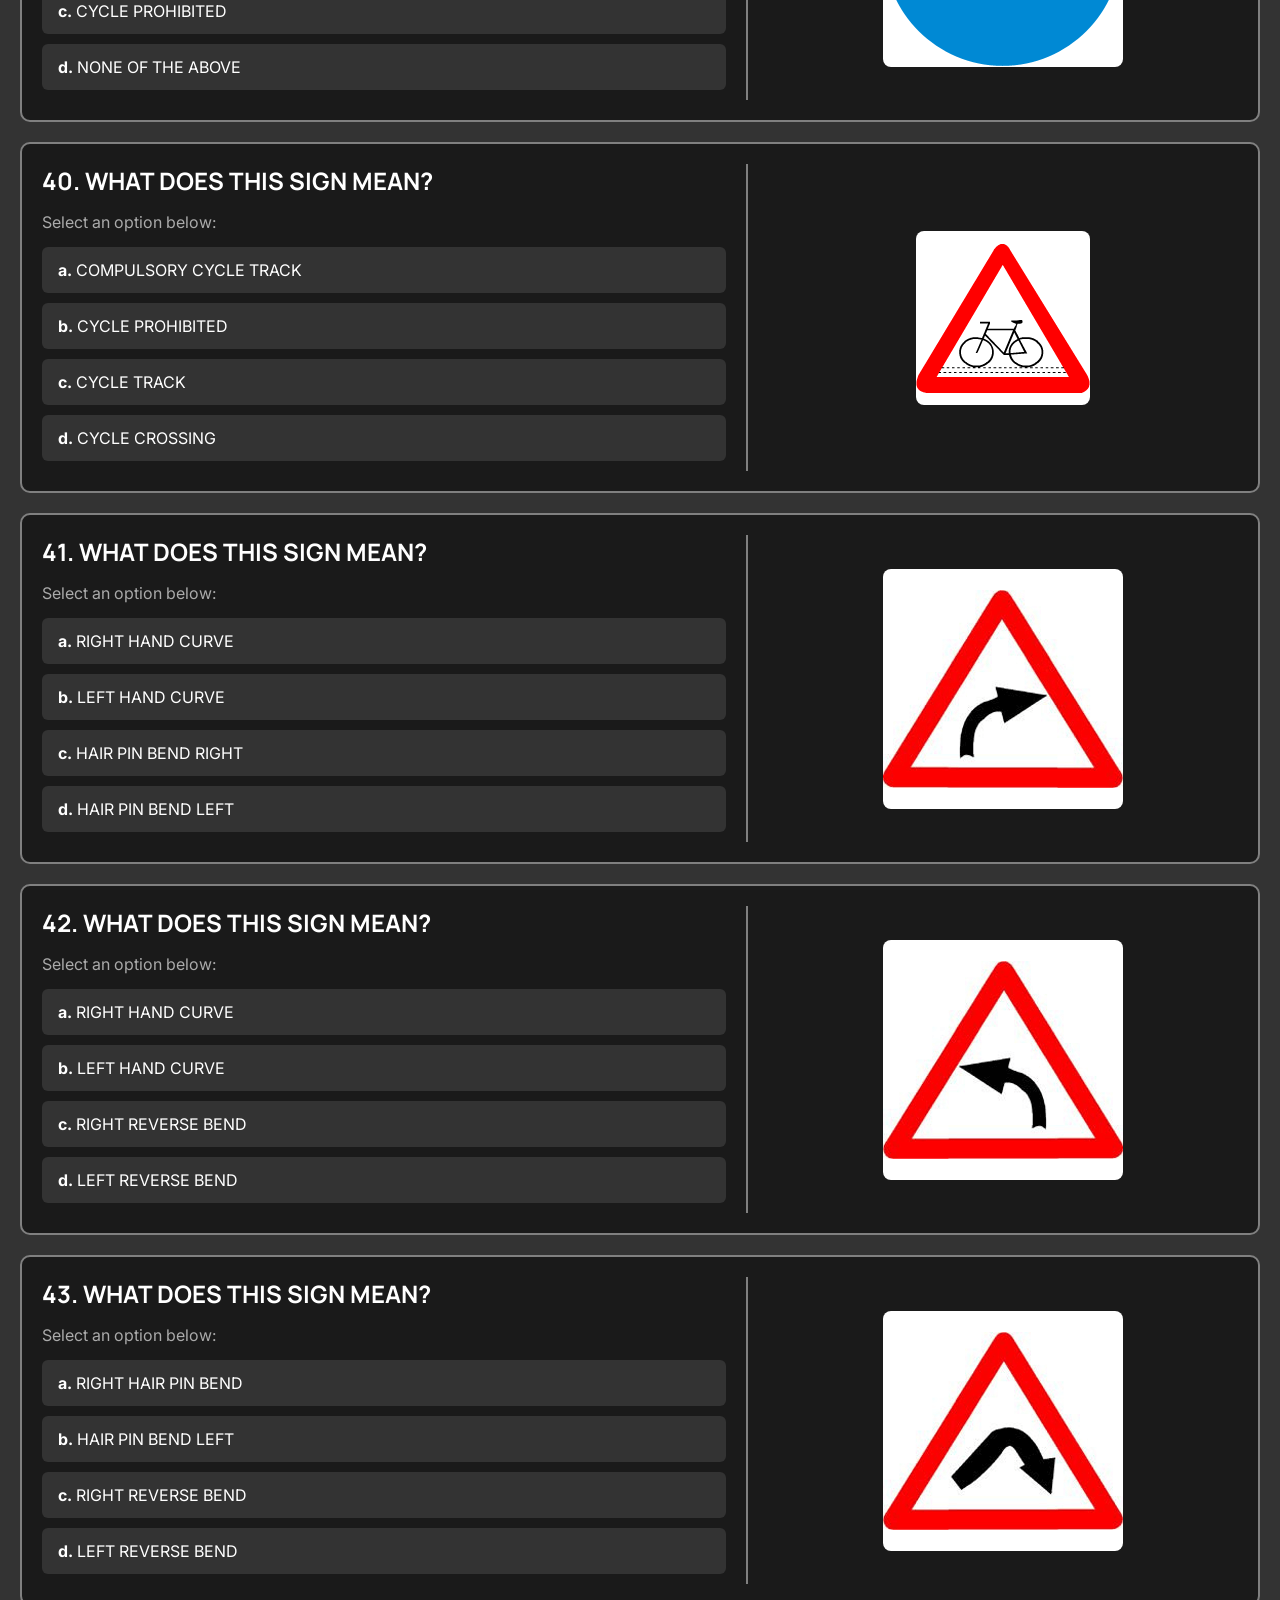
==== commit fb0511d9: "change img for Q 21" ====
--- a/index.html
+++ b/index.html
@@ -372,7 +372,7 @@
         {
           id: 21,
           question: "WHAT DOES THIS SIGN MEAN?",
-          imageID: "img69",
+          imageID: "img153",
           options: {
             a: "NO STOPPING",
             b: "RESTRICTION ENDS SIGN",
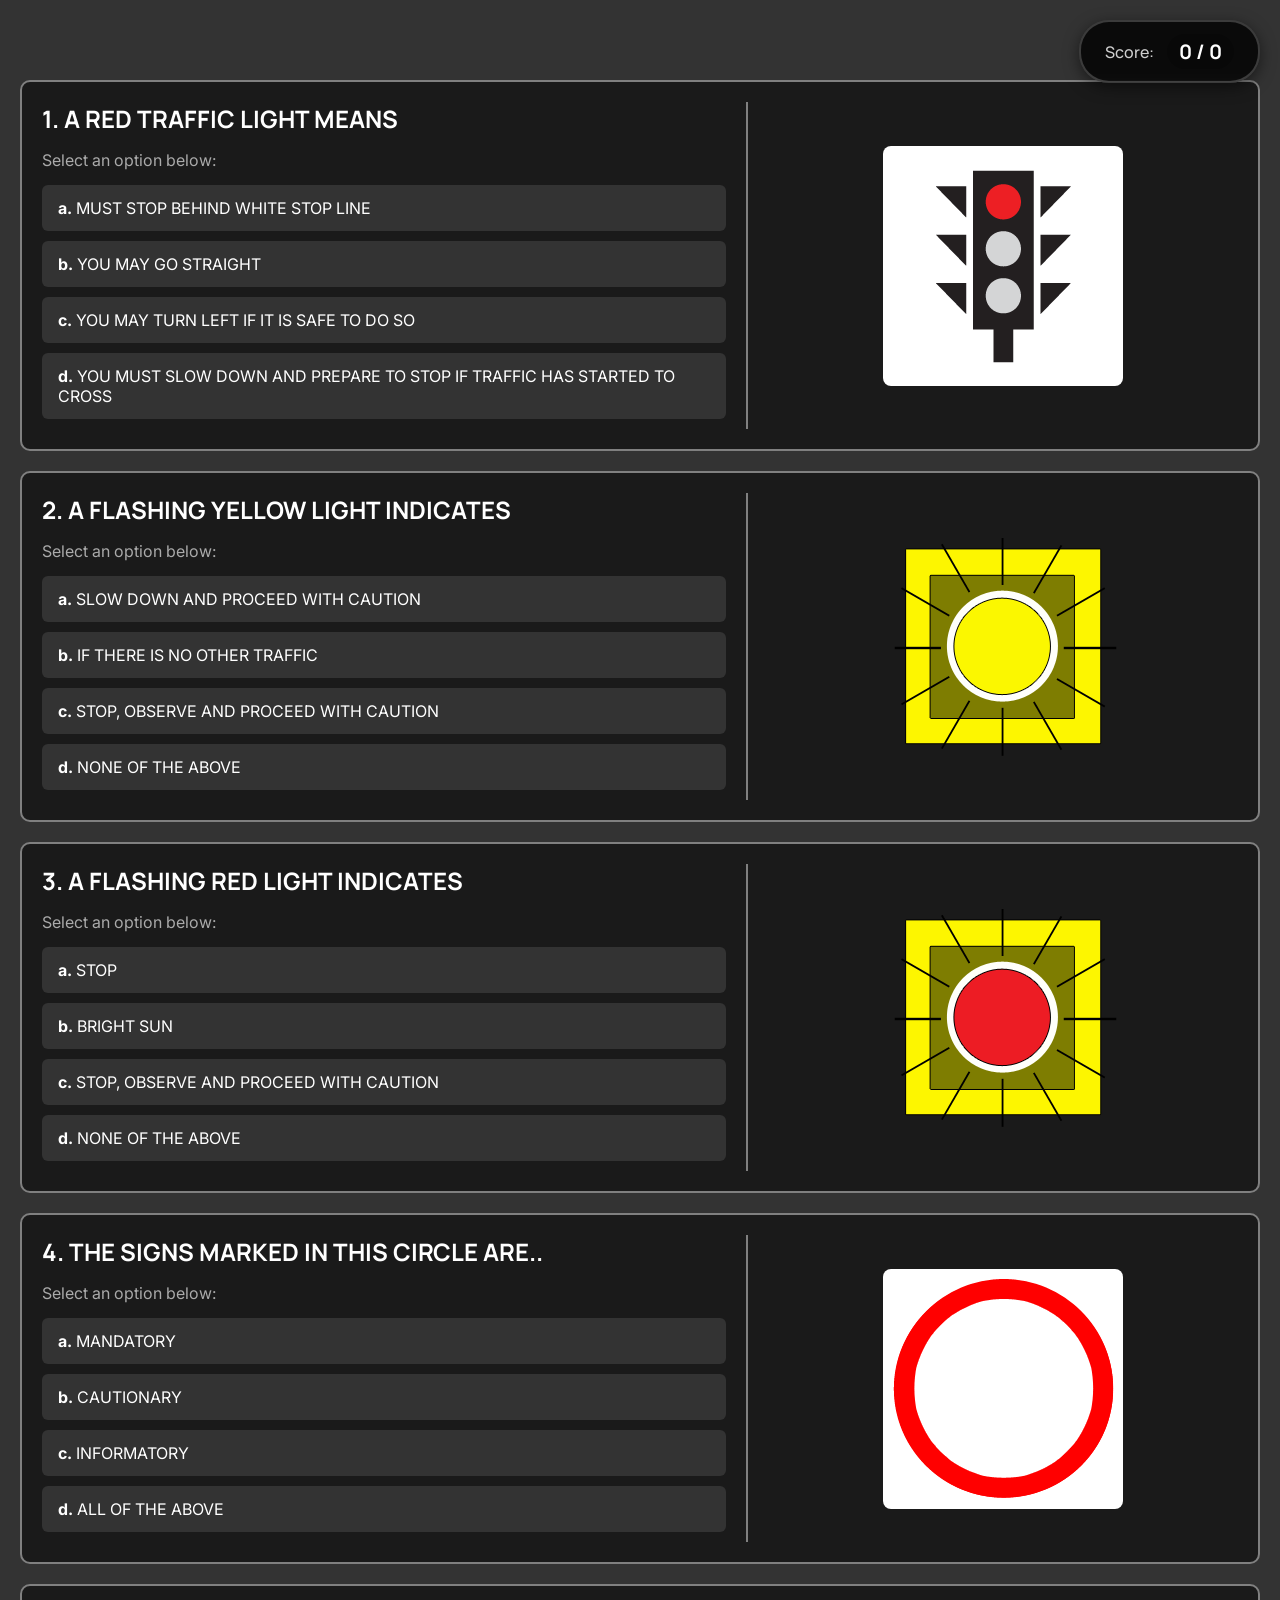
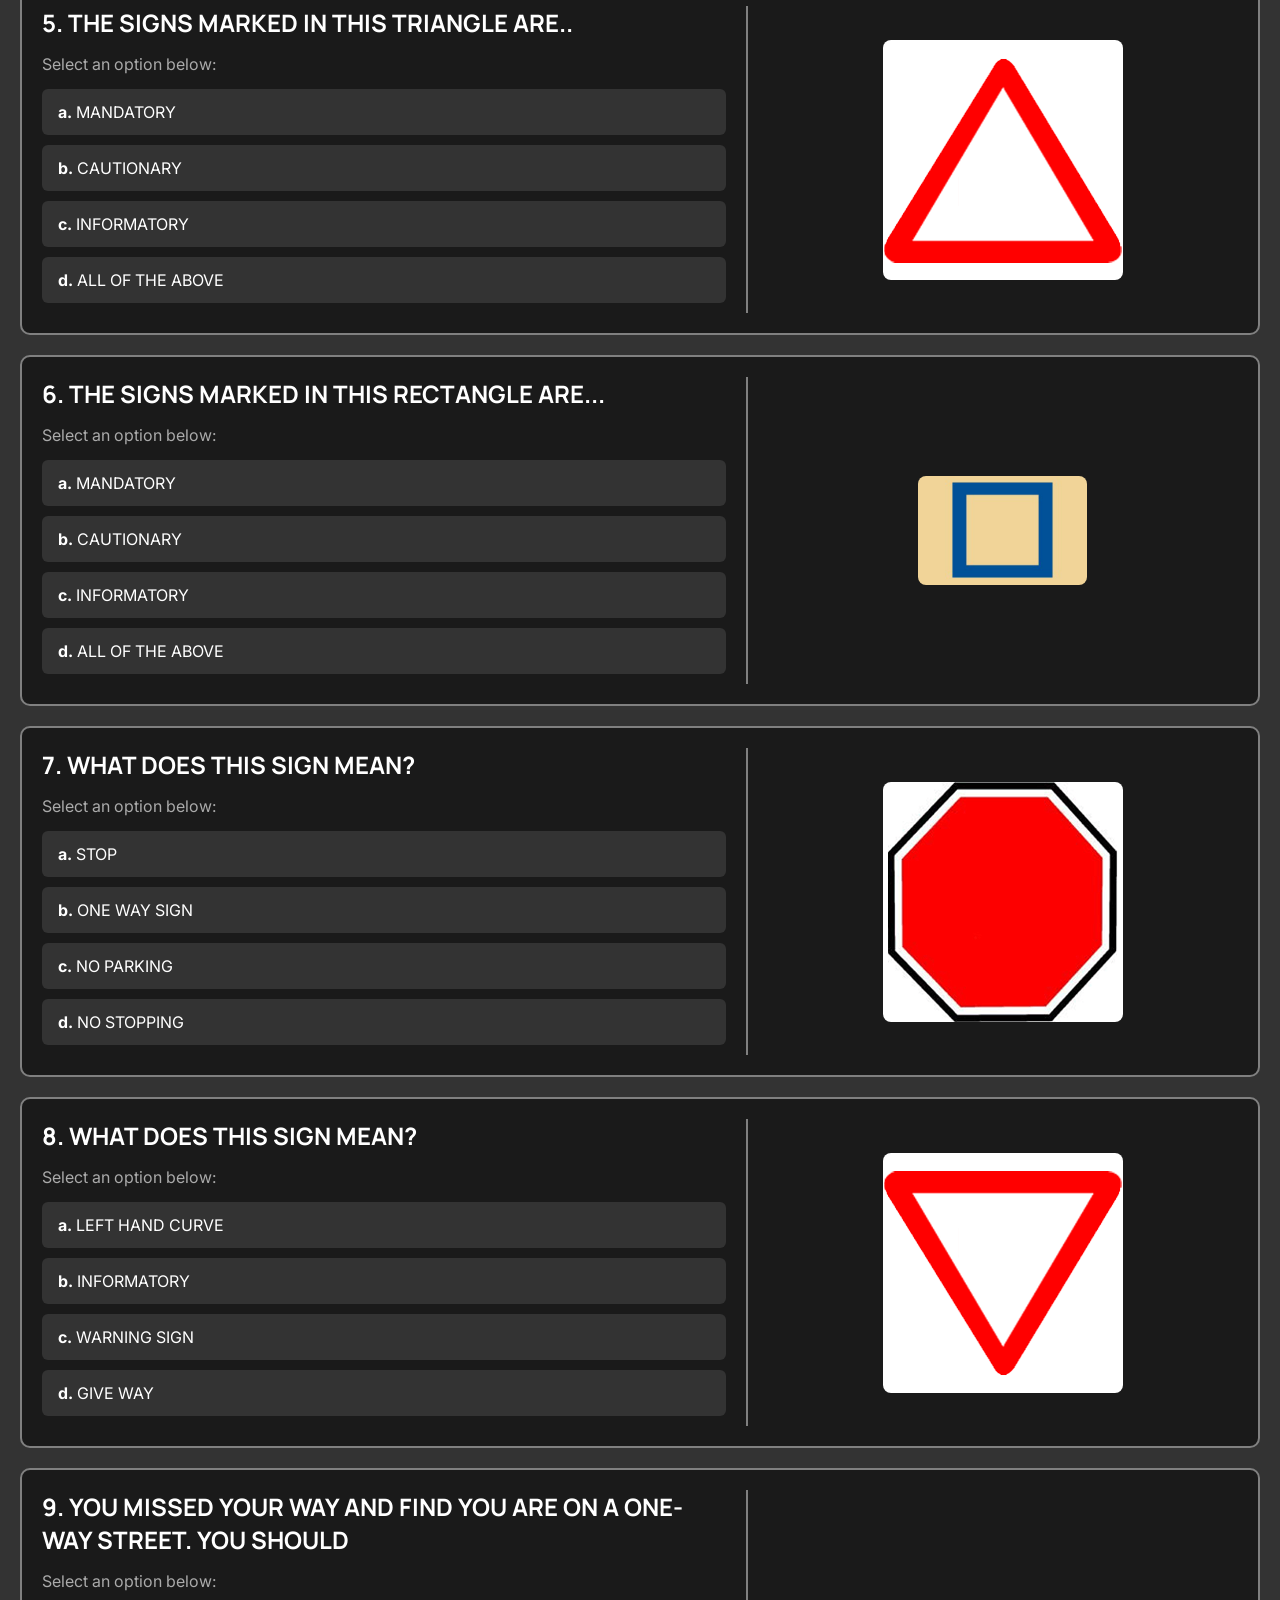
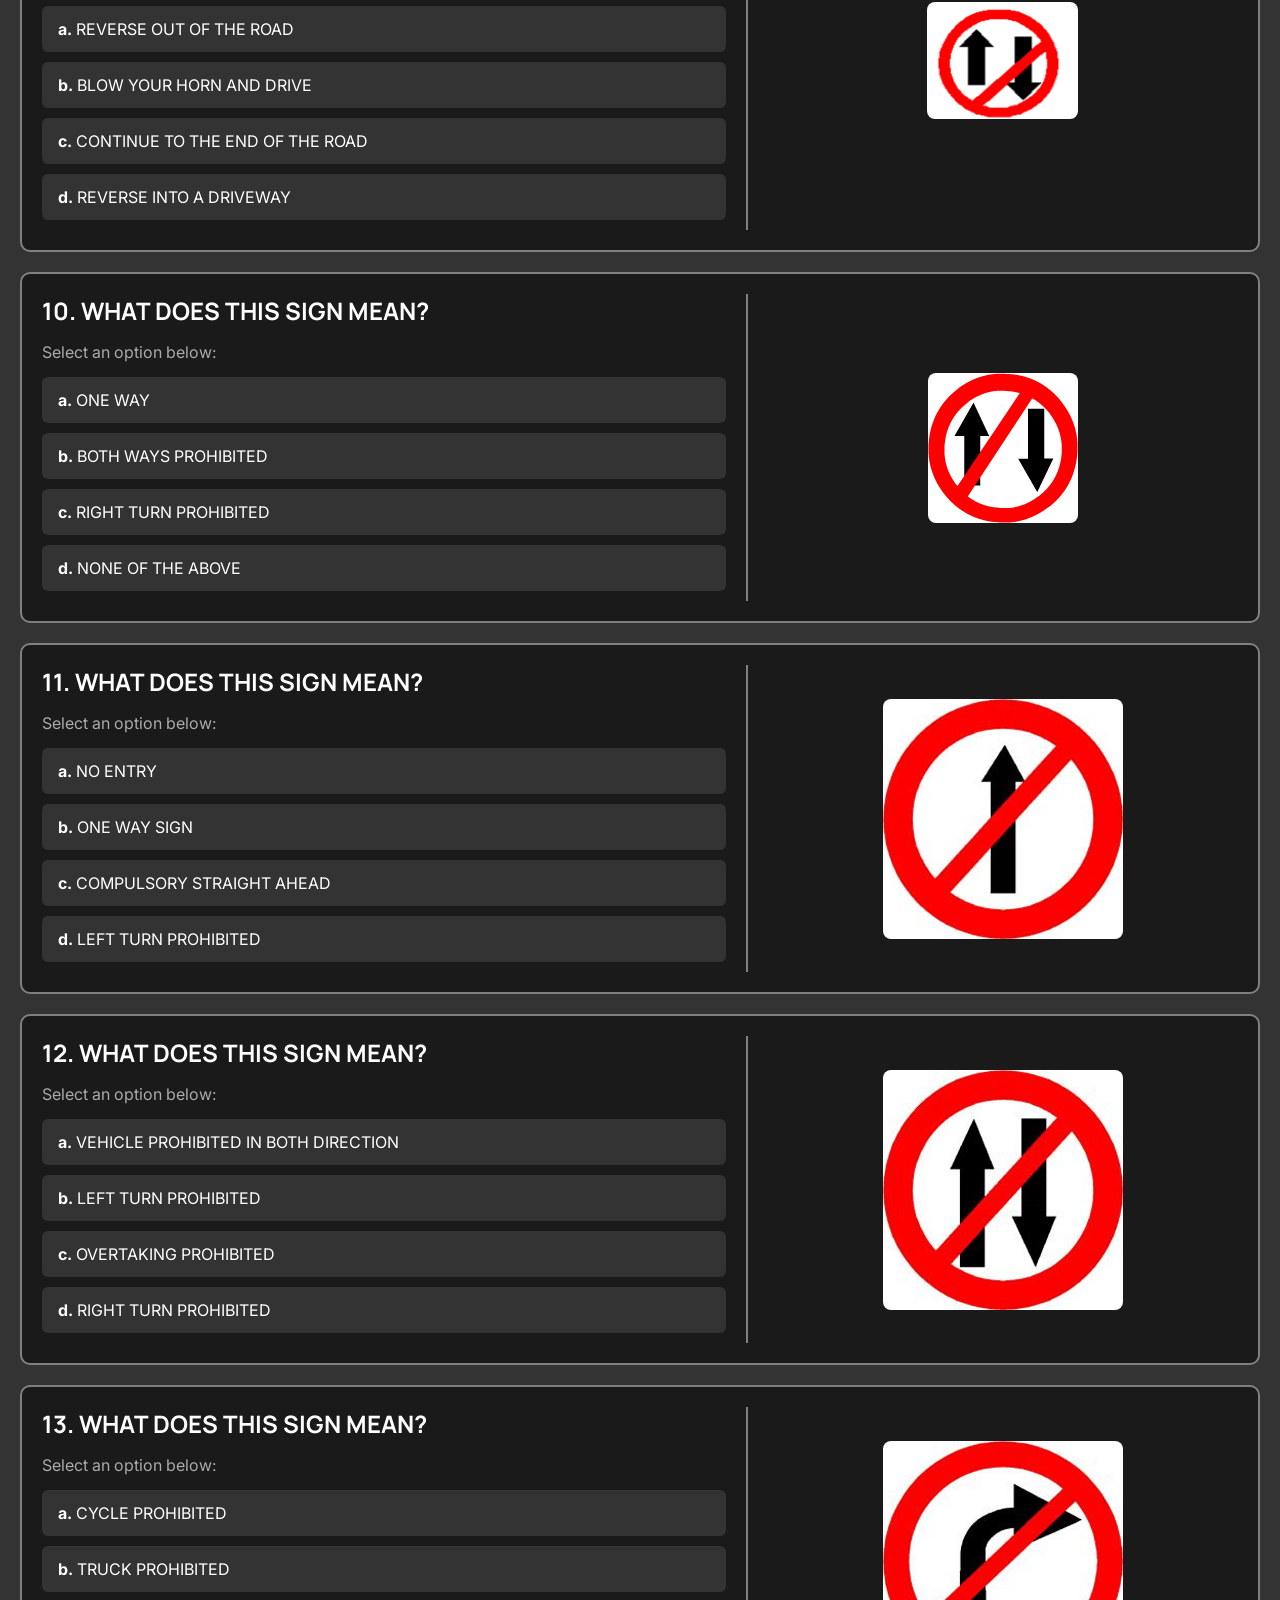
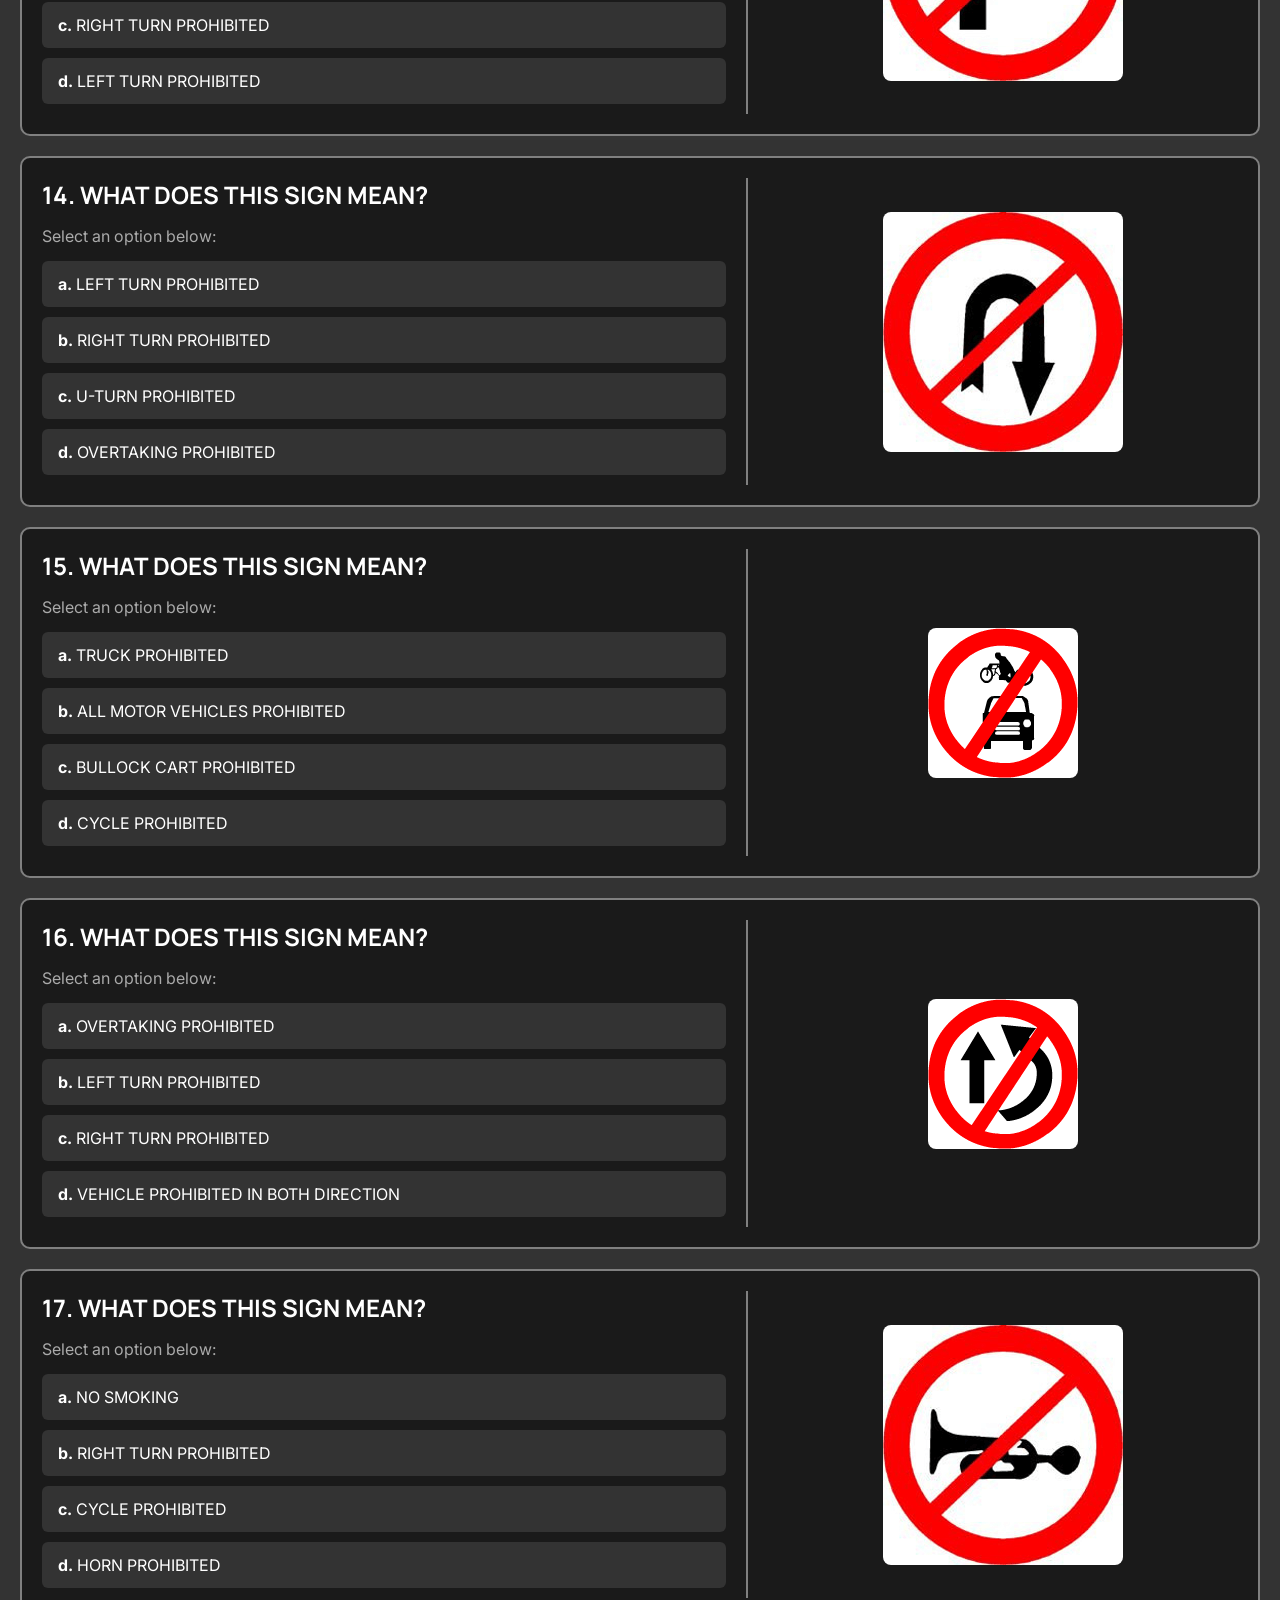
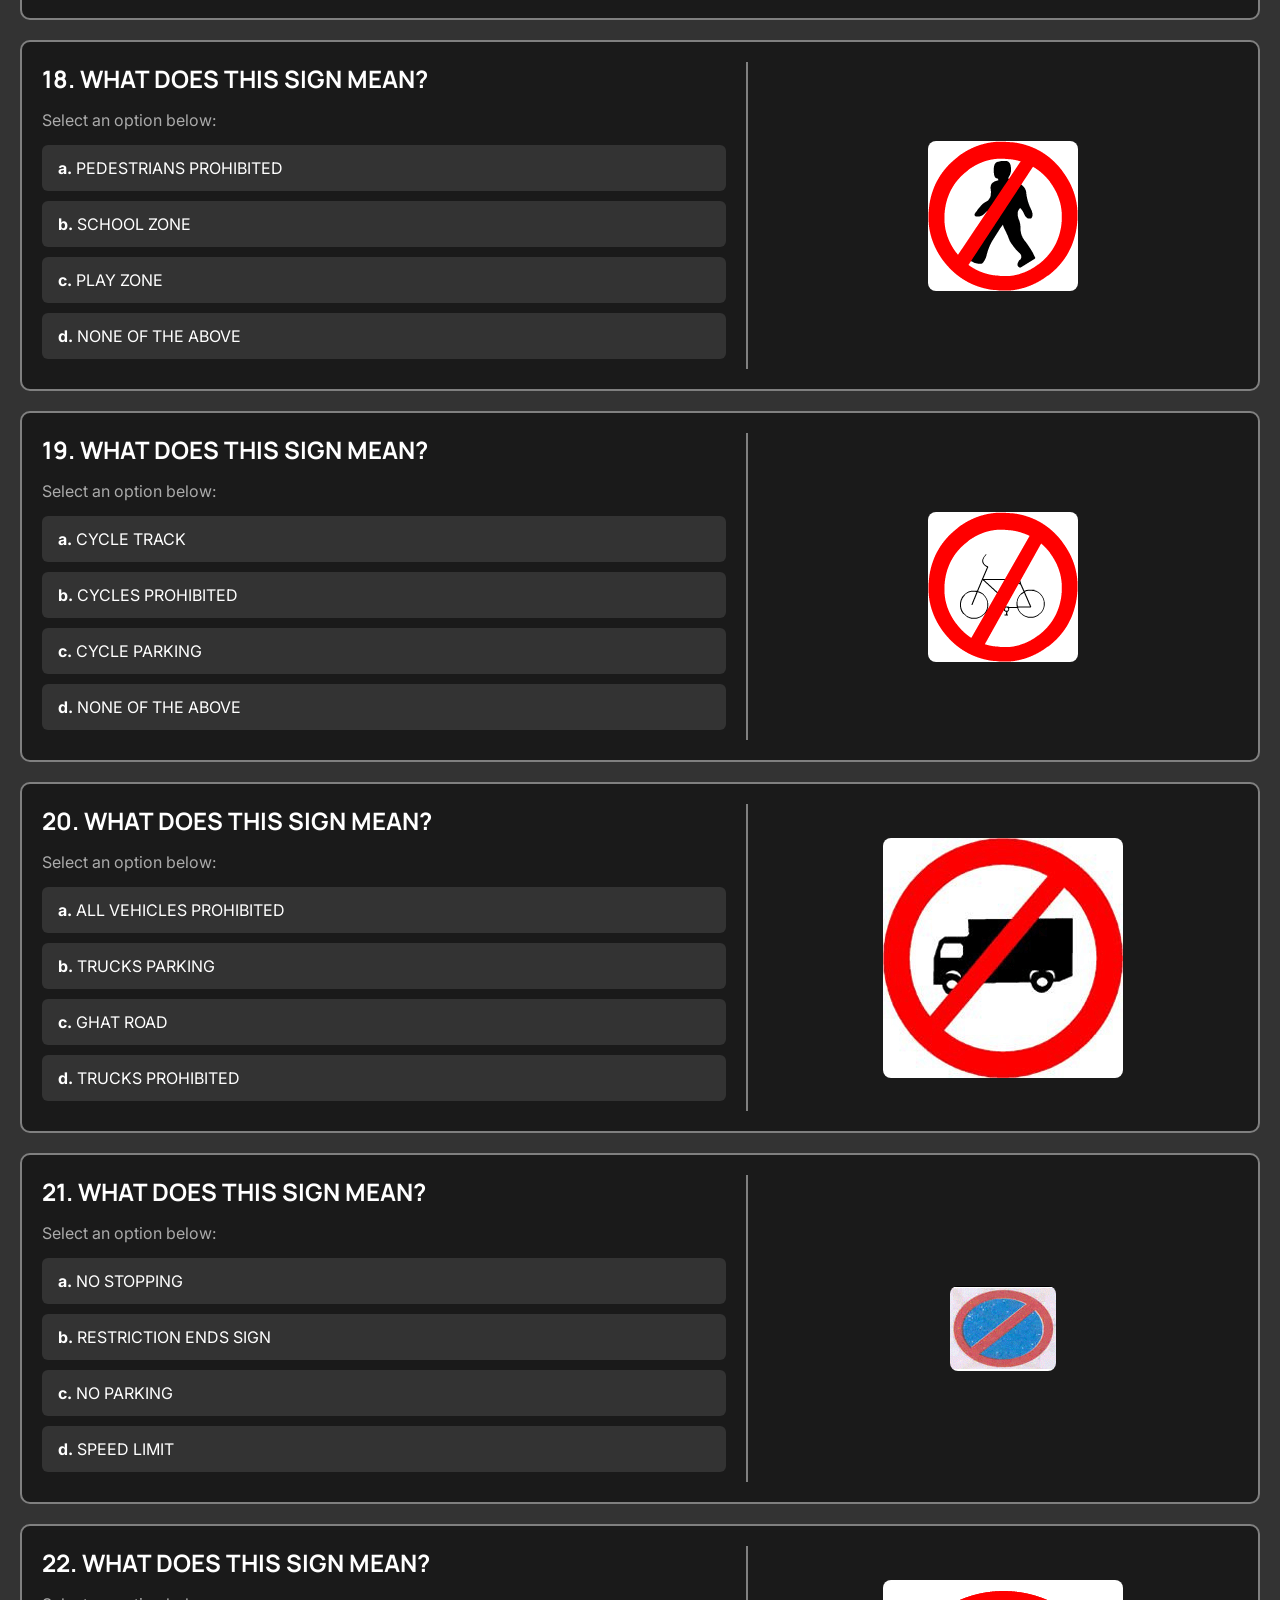
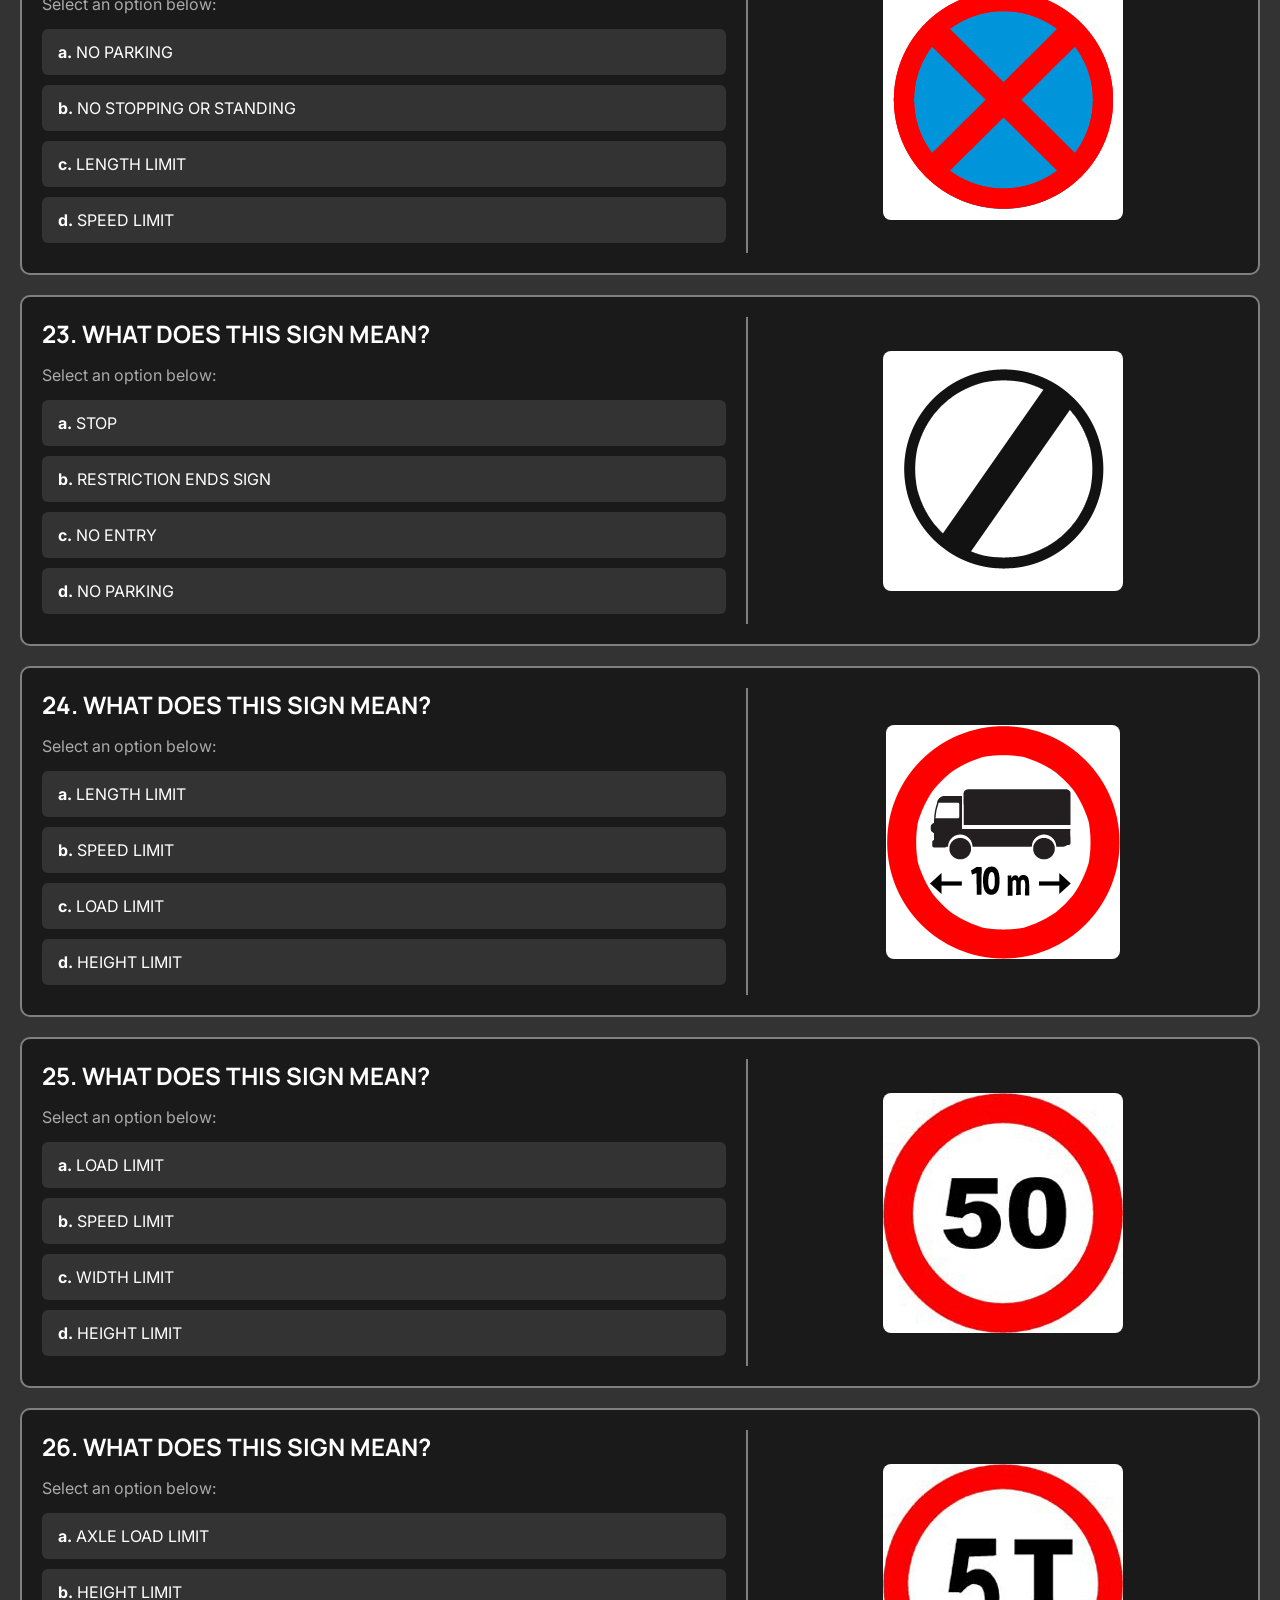
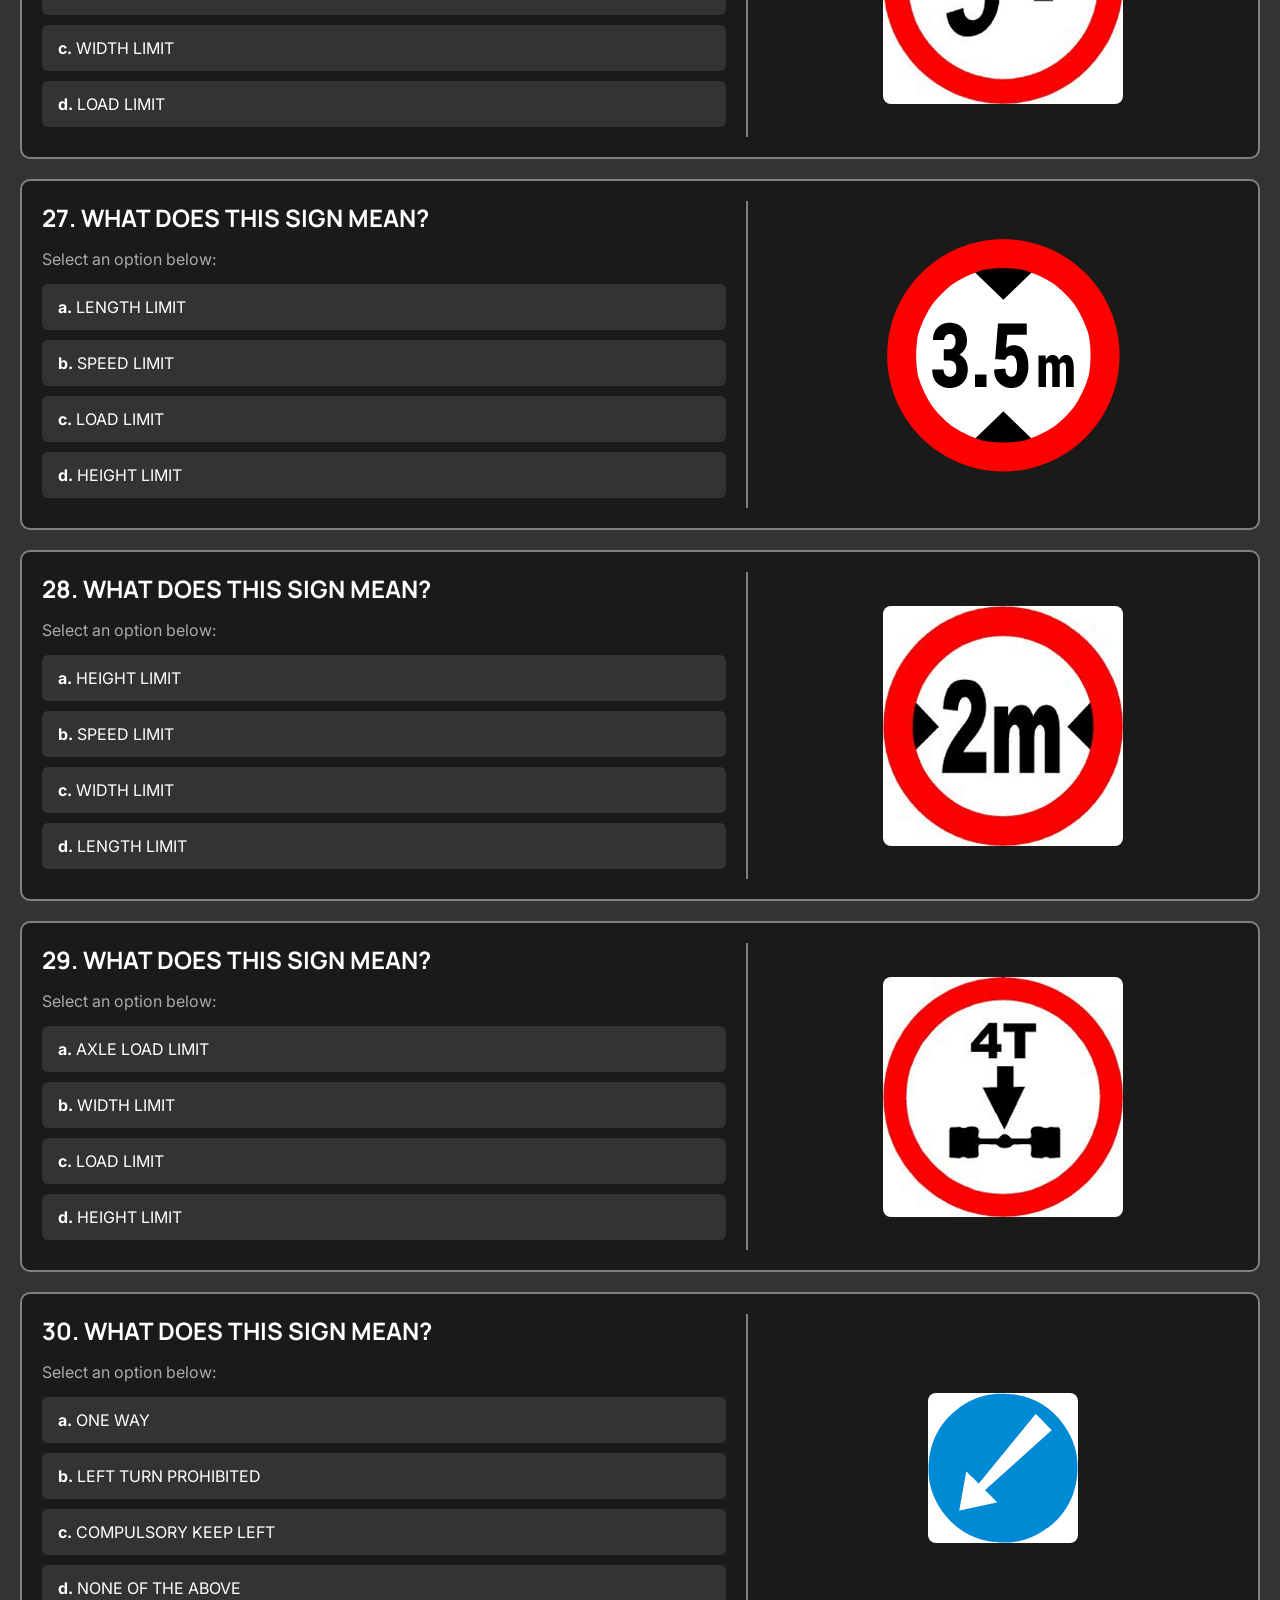
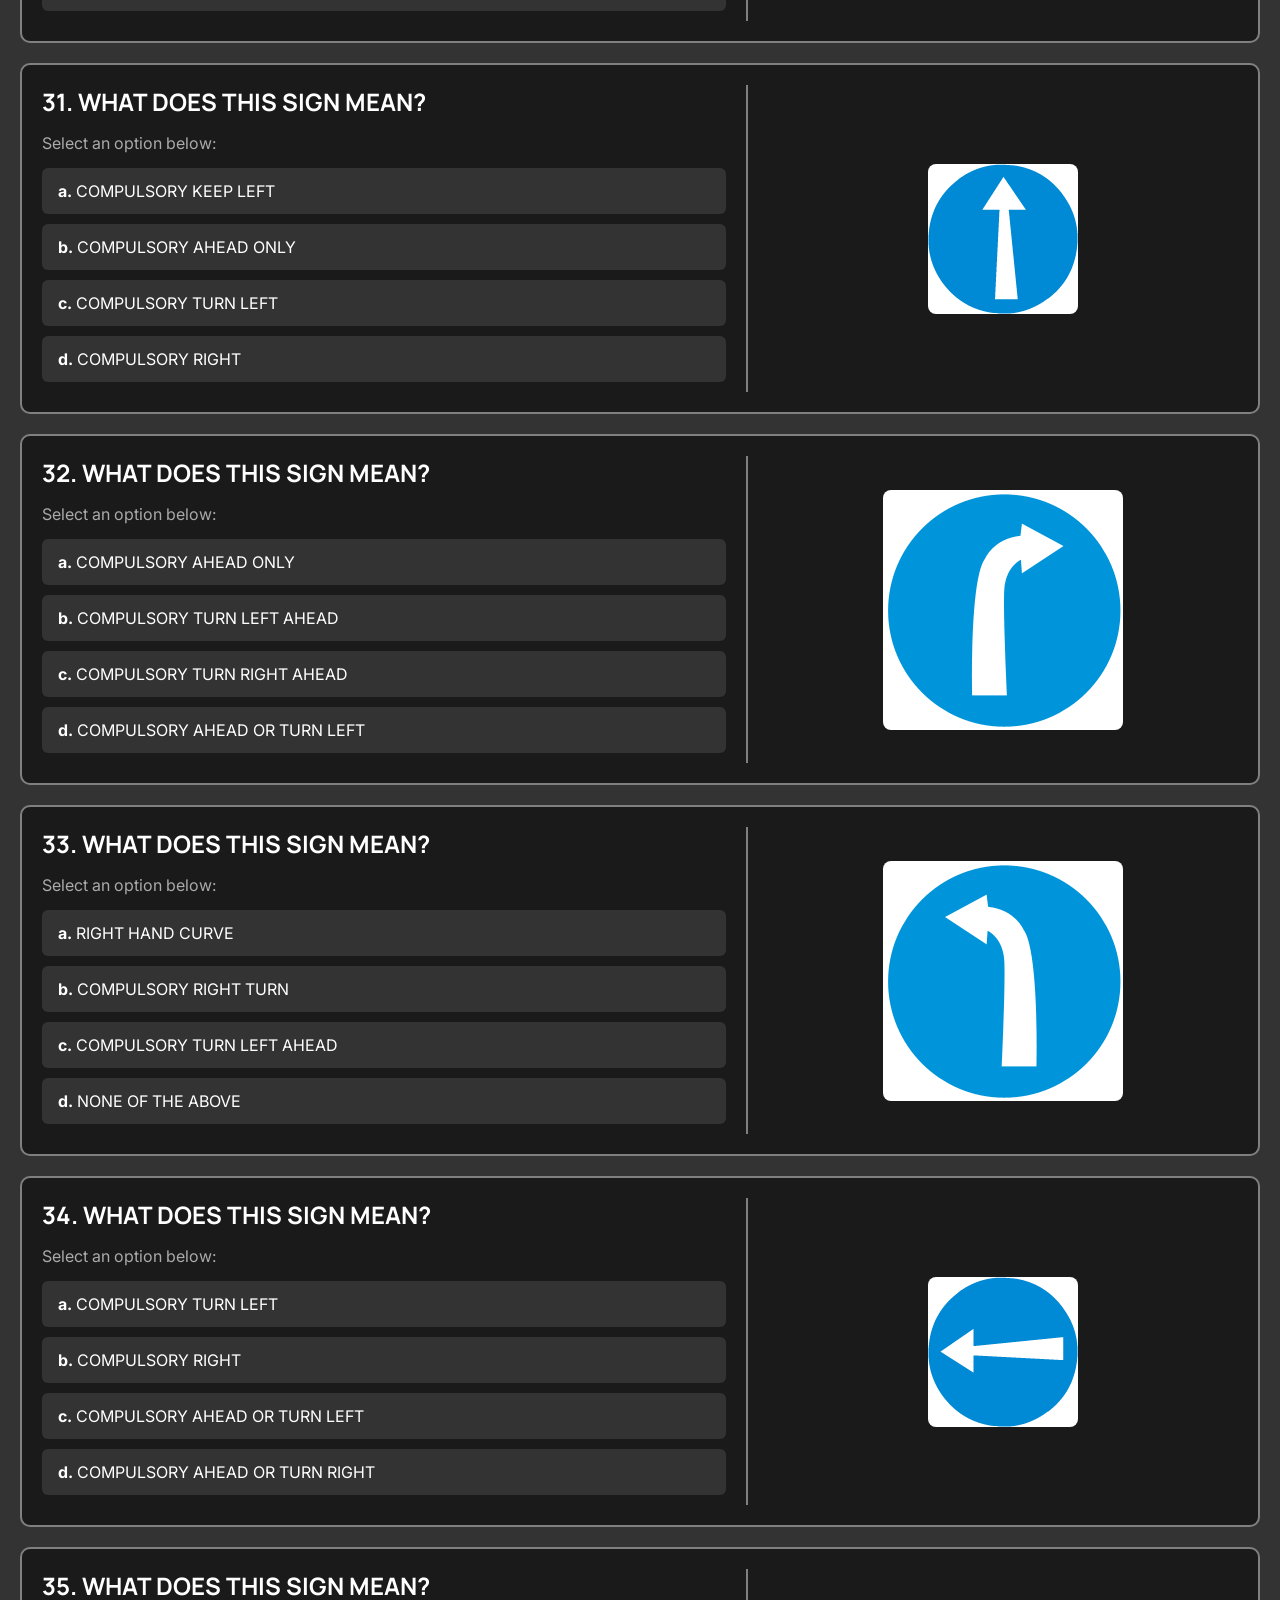
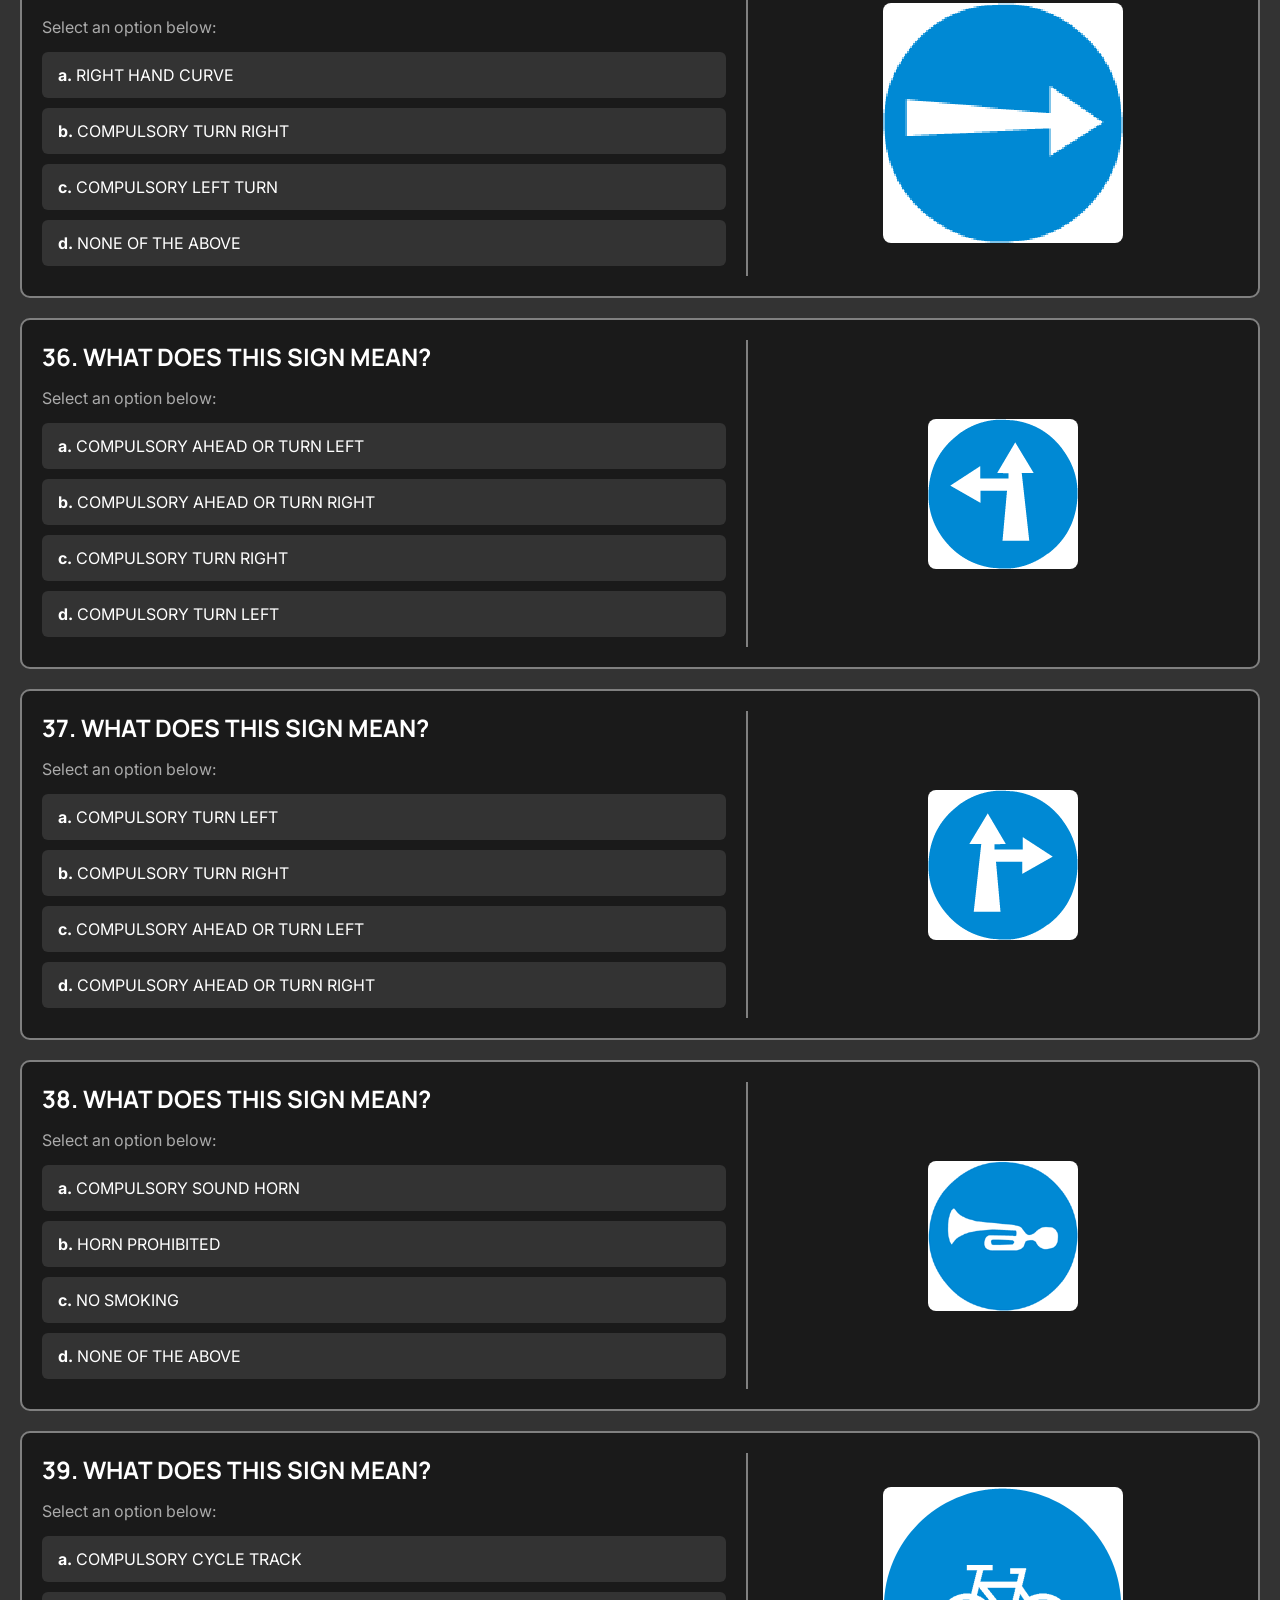
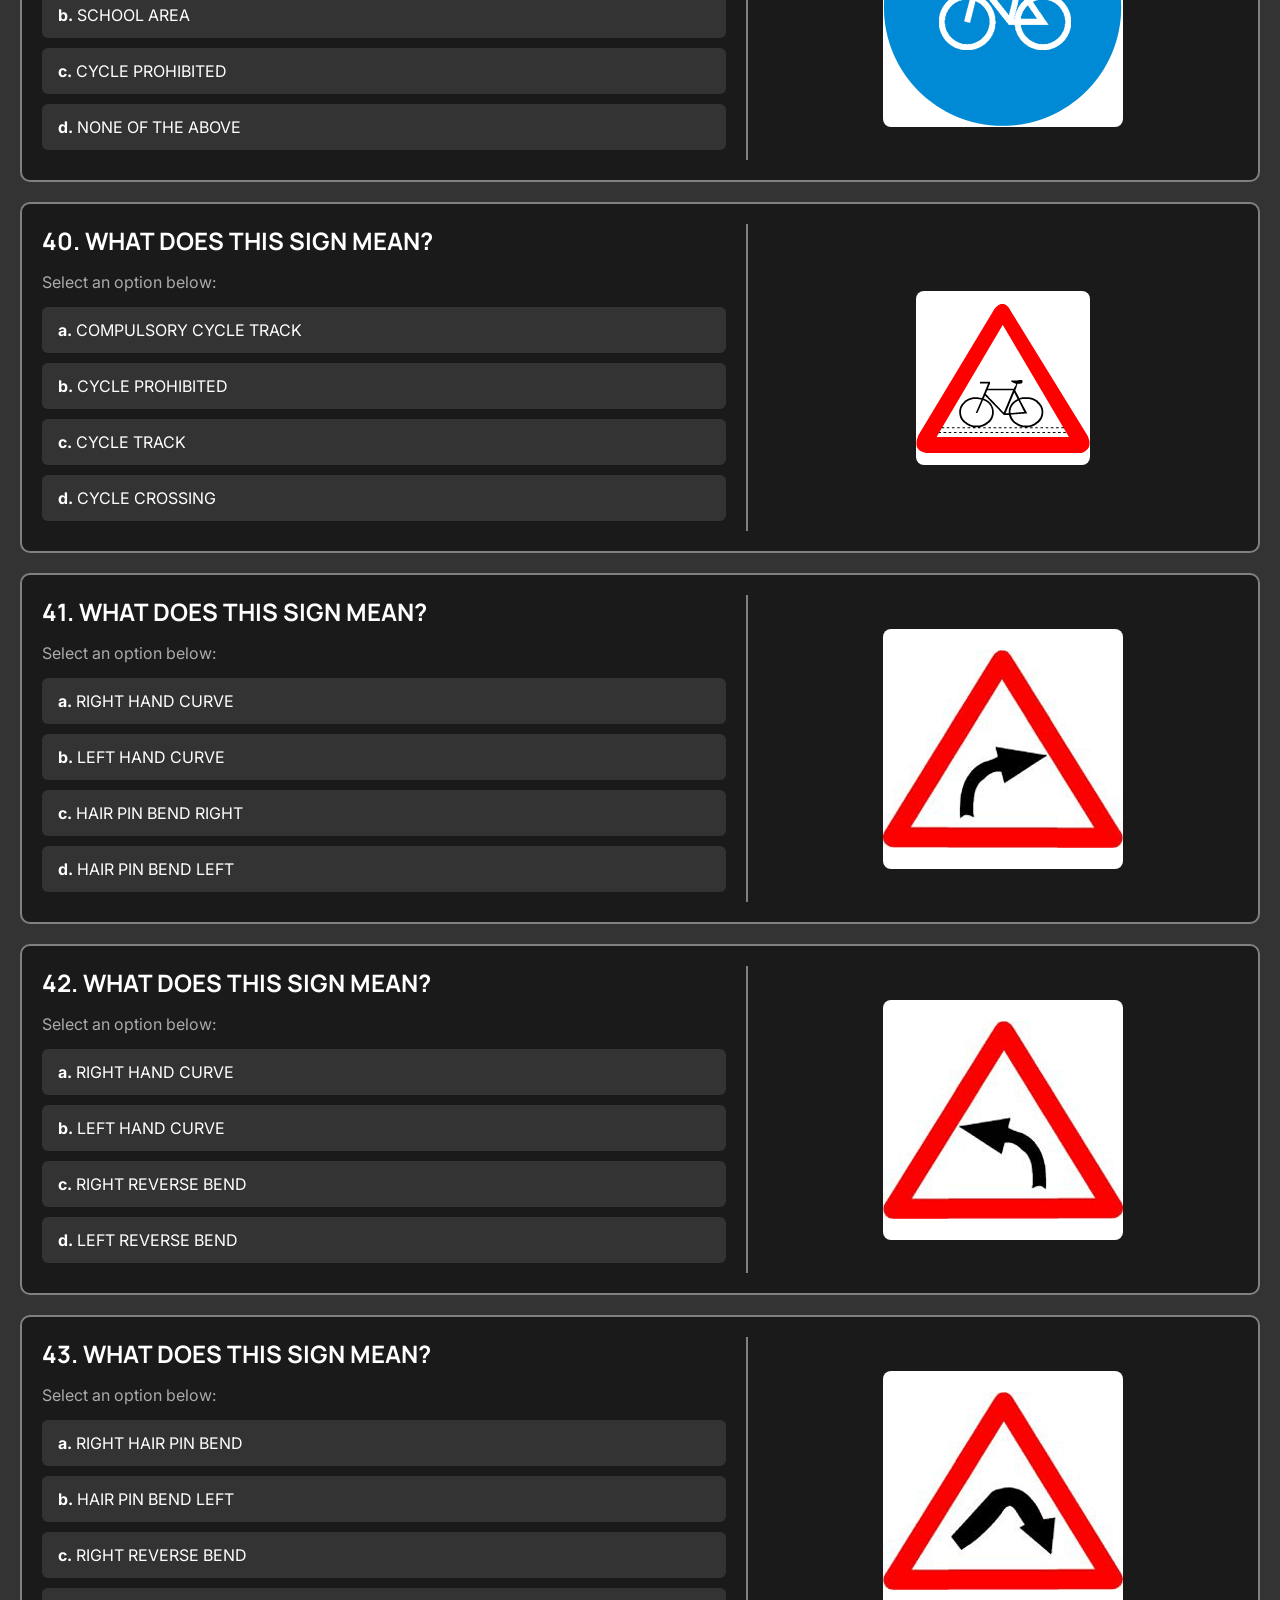
==== commit 548d8fa7: "add score card" ====
--- a/index.html
+++ b/index.html
@@ -27,6 +27,8 @@
         padding: 20px;
         background-color: rgba(0, 0, 0, 0.8);
         color: #fff;
+        /* Added top padding so the first question isn't hidden by the floating score */
+        padding-top: 80px;
       }
 
       .main-container {
@@ -108,6 +110,41 @@
       /* Keep unselected options slightly faded after answering */
       .options.answered .option-item:not(.correct):not(.wrong) {
         opacity: 0.5;
+      }
+
+      /* --- NEW SCORE CONTAINER DESIGN --- */
+      .score-container {
+        position: fixed;
+        top: 20px;
+        right: 20px; /* Moved to the right for a more standard look */
+        padding: 12px 24px;
+        background: rgba(0, 0, 0, 0.8);
+        color: #fff;
+        border-radius: 30px;
+        font-family: "Manrope", sans-serif;
+        font-weight: 700;
+        font-size: 1.25rem;
+        box-shadow: 0 4px 15px rgba(0, 0, 0, 0.5);
+        display: flex;
+        align-items: center;
+        gap: 8px;
+        z-index: 1000;
+        border: 2px solid rgba(255, 255, 255, 0.2);
+        backdrop-filter: blur(5px);
+      }
+
+      .score-container::before {
+        content: "Score:";
+        font-size: 1rem;
+        font-weight: 500;
+        opacity: 0.8;
+        margin-right: 5px;
+      }
+
+      .score-numbers {
+        background: rgba(0, 0, 0, 0.2);
+        padding: 4px 12px;
+        border-radius: 20px;
       }
 
       @media (max-width: 768px) {
@@ -120,10 +157,24 @@
           border-right: none;
           border-bottom: 2px solid gray;
         }
+        .score-container {
+          top: 10px;
+          right: 10px;
+          font-size: 1rem;
+          padding: 8px 16px;
+        }
+        body {
+          padding-top: 70px;
+        }
       }
     </style>
   </head>
   <body>
+    <div class="score-container">
+      <div class="score-numbers">
+        <span class="scored">0</span> / <span class="total">0</span>
+      </div>
+    </div>
     <div class="main-container"></div>
 
     <script>
@@ -1266,14 +1317,17 @@
           answerOption: "a",
         },
       ];
-
       const mainContainer = document.querySelector(".main-container");
+      const totalAttemptedEle = document.querySelector(".total");
+      const scoreEle = document.querySelector(".scored");
+
+      let attempted = 0;
+      let scored = 0;
 
       // 1. Generate the HTML for the questions
       questionData.forEach((item) => {
         const { id, question, imageID, options, answerOption } = item;
 
-        // Notice we added data-id and data-choice to the li tags so JS knows what was clicked
         const html = `
         <div class="question-tab">
           <div class="q-options">
@@ -1296,14 +1350,12 @@
 
       // 2. Add Event Listener to handle the clicks
       mainContainer.addEventListener("click", function (event) {
-        // Check if what was clicked was an option item
         const clickedOption = event.target.closest(".option-item");
 
-        if (!clickedOption) return; // If clicked somewhere else, do nothing
+        if (!clickedOption) return;
 
         const optionsList = clickedOption.closest(".options");
 
-        // Prevent clicking again if already answered
         if (optionsList.classList.contains("answered")) return;
 
         const questionId = parseInt(
@@ -1311,22 +1363,21 @@
         );
         const userChoice = clickedOption.getAttribute("data-choice");
 
-        // Find the correct answer from our data array
         const question = questionData.find((q) => q.id === questionId);
         const correctAnswer = question.answerOption;
 
-        // Lock the question so it can't be clicked again
+        // Lock the question
         optionsList.classList.add("answered");
 
-        // Check if the user is correct
+        // --- NEW LOGIC: Update scores ---
+        attempted++; // Always increment attempted count
+
         if (userChoice === correctAnswer) {
-          // User got it right
           clickedOption.classList.add("correct");
+          scored++; // Increment score if correct
         } else {
-          // User got it wrong
           clickedOption.classList.add("wrong");
 
-          // Still show them which one was actually correct!
           const correctOptionElement = optionsList.querySelector(
             `[data-choice="${correctAnswer}"]`,
           );
@@ -1334,6 +1385,10 @@
             correctOptionElement.classList.add("correct");
           }
         }
+
+        // --- NEW LOGIC: Render new scores to DOM ---
+        scoreEle.textContent = scored;
+        totalAttemptedEle.textContent = attempted;
       });
     </script>
   </body>
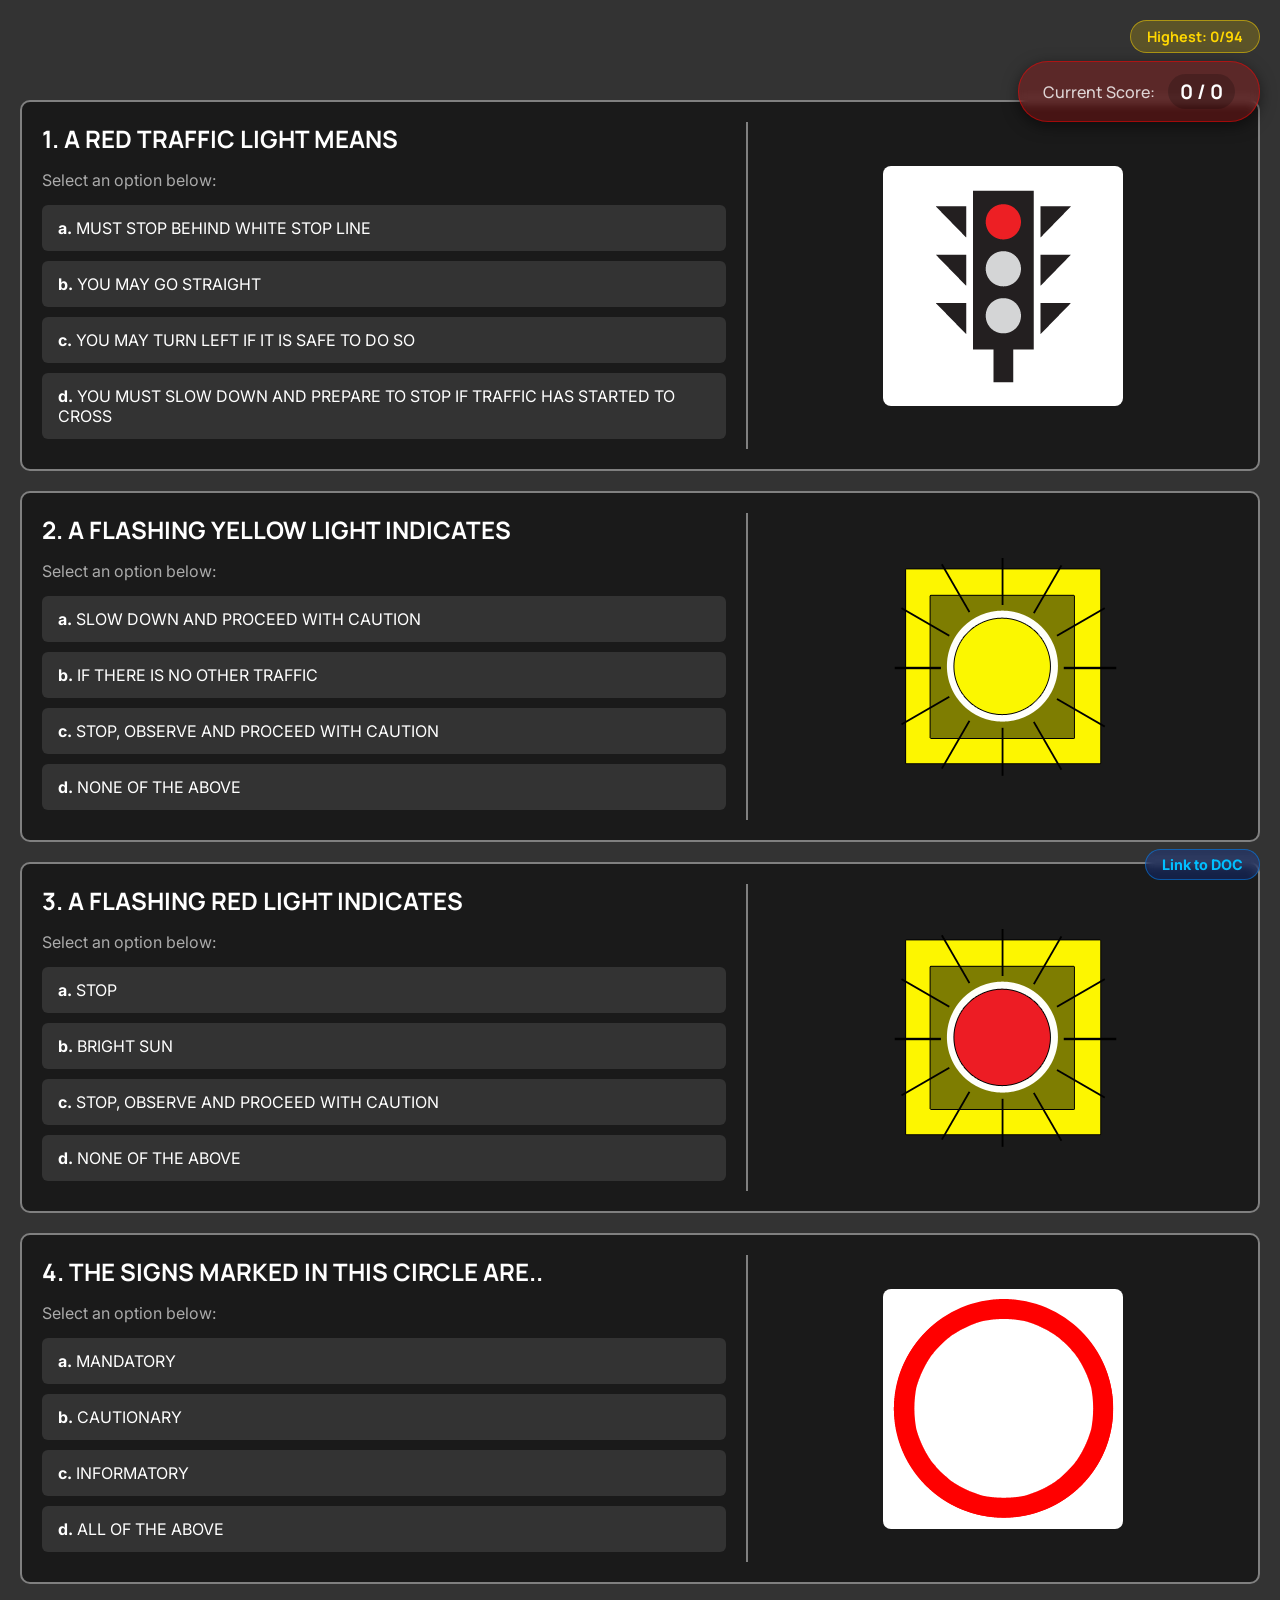
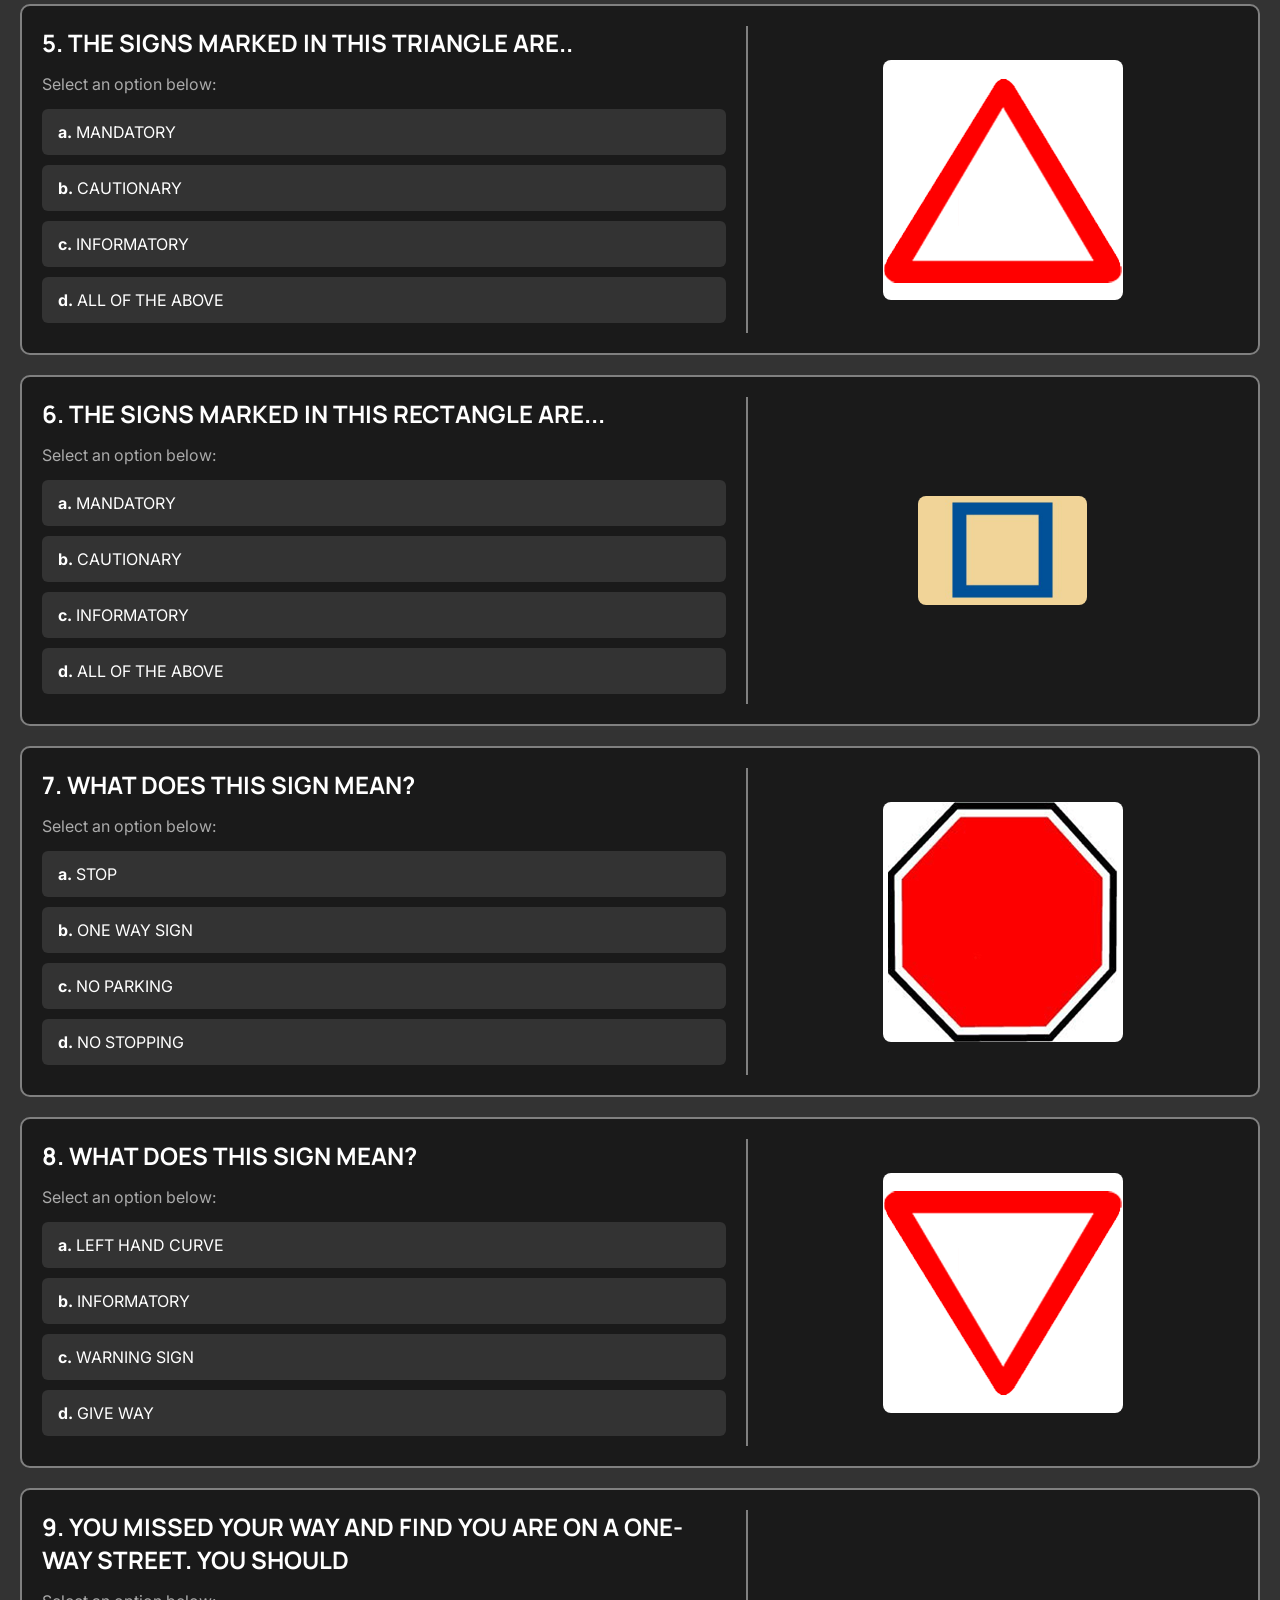
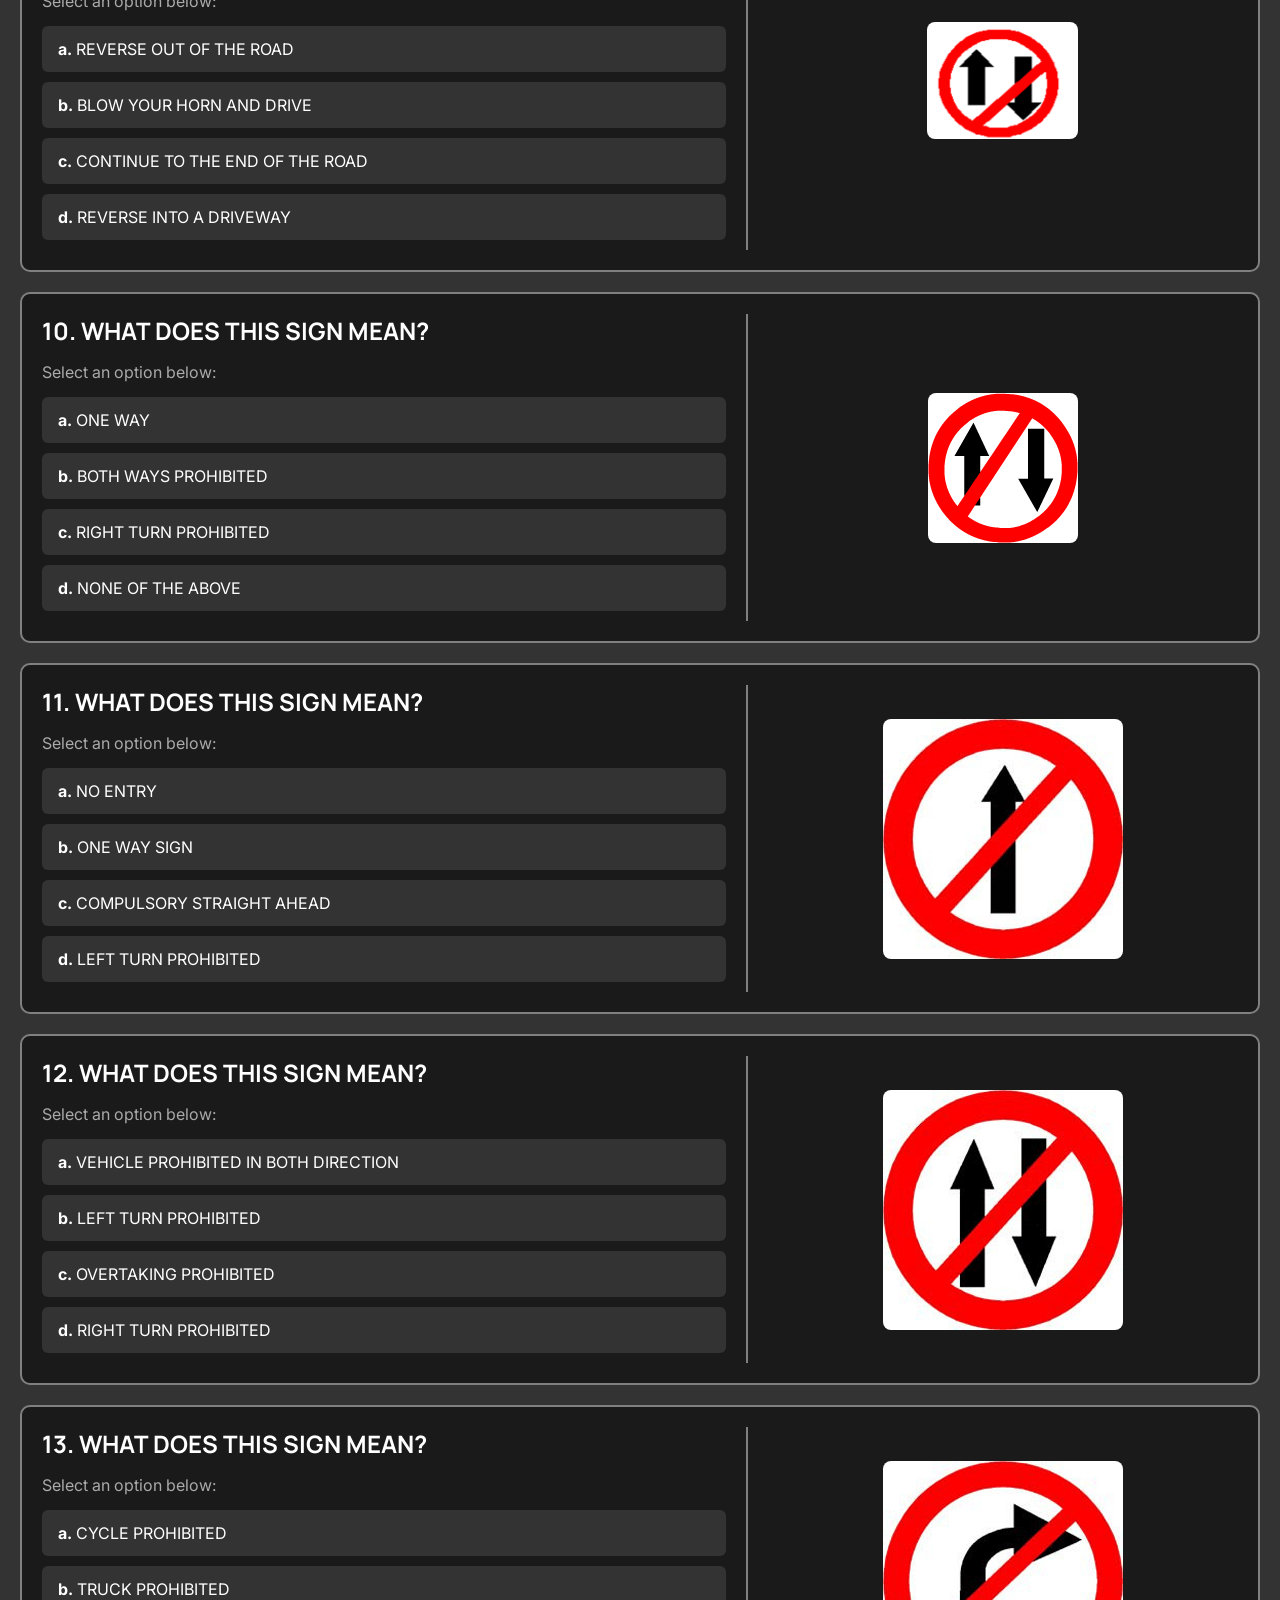
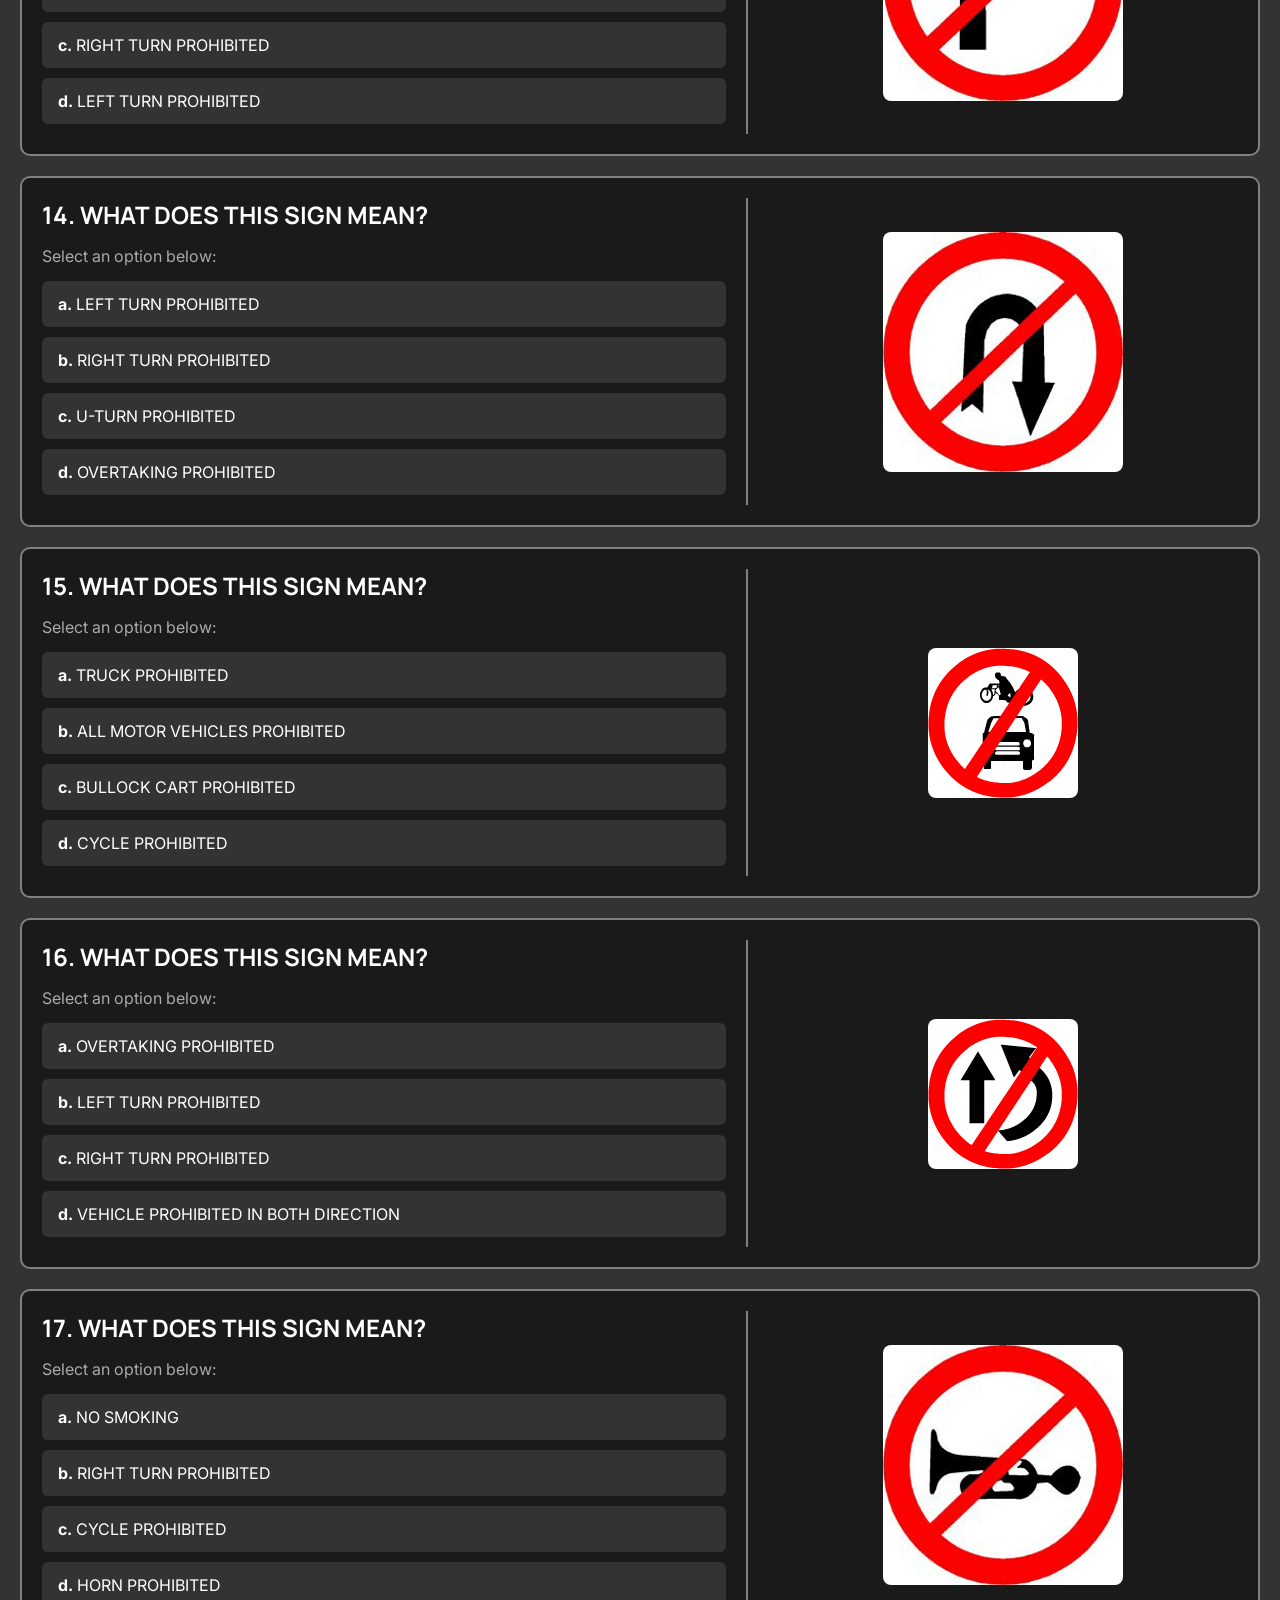
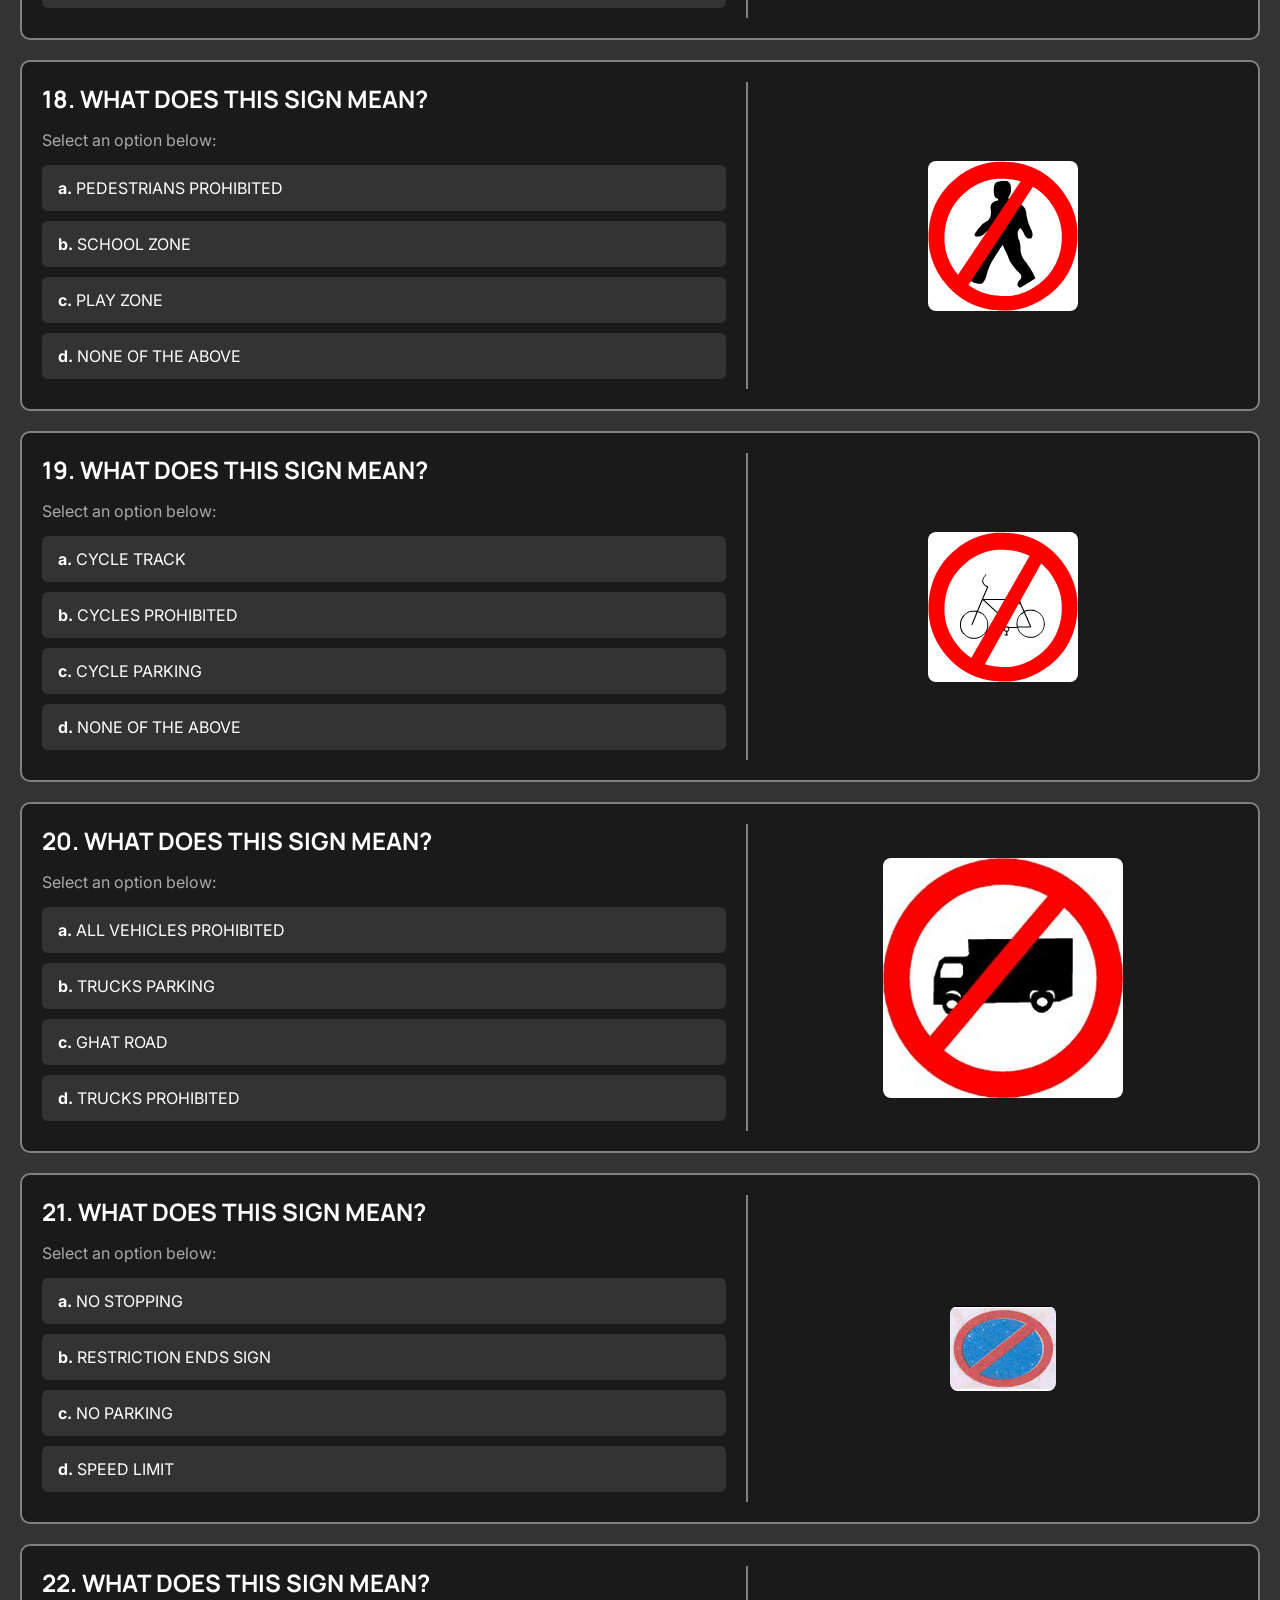
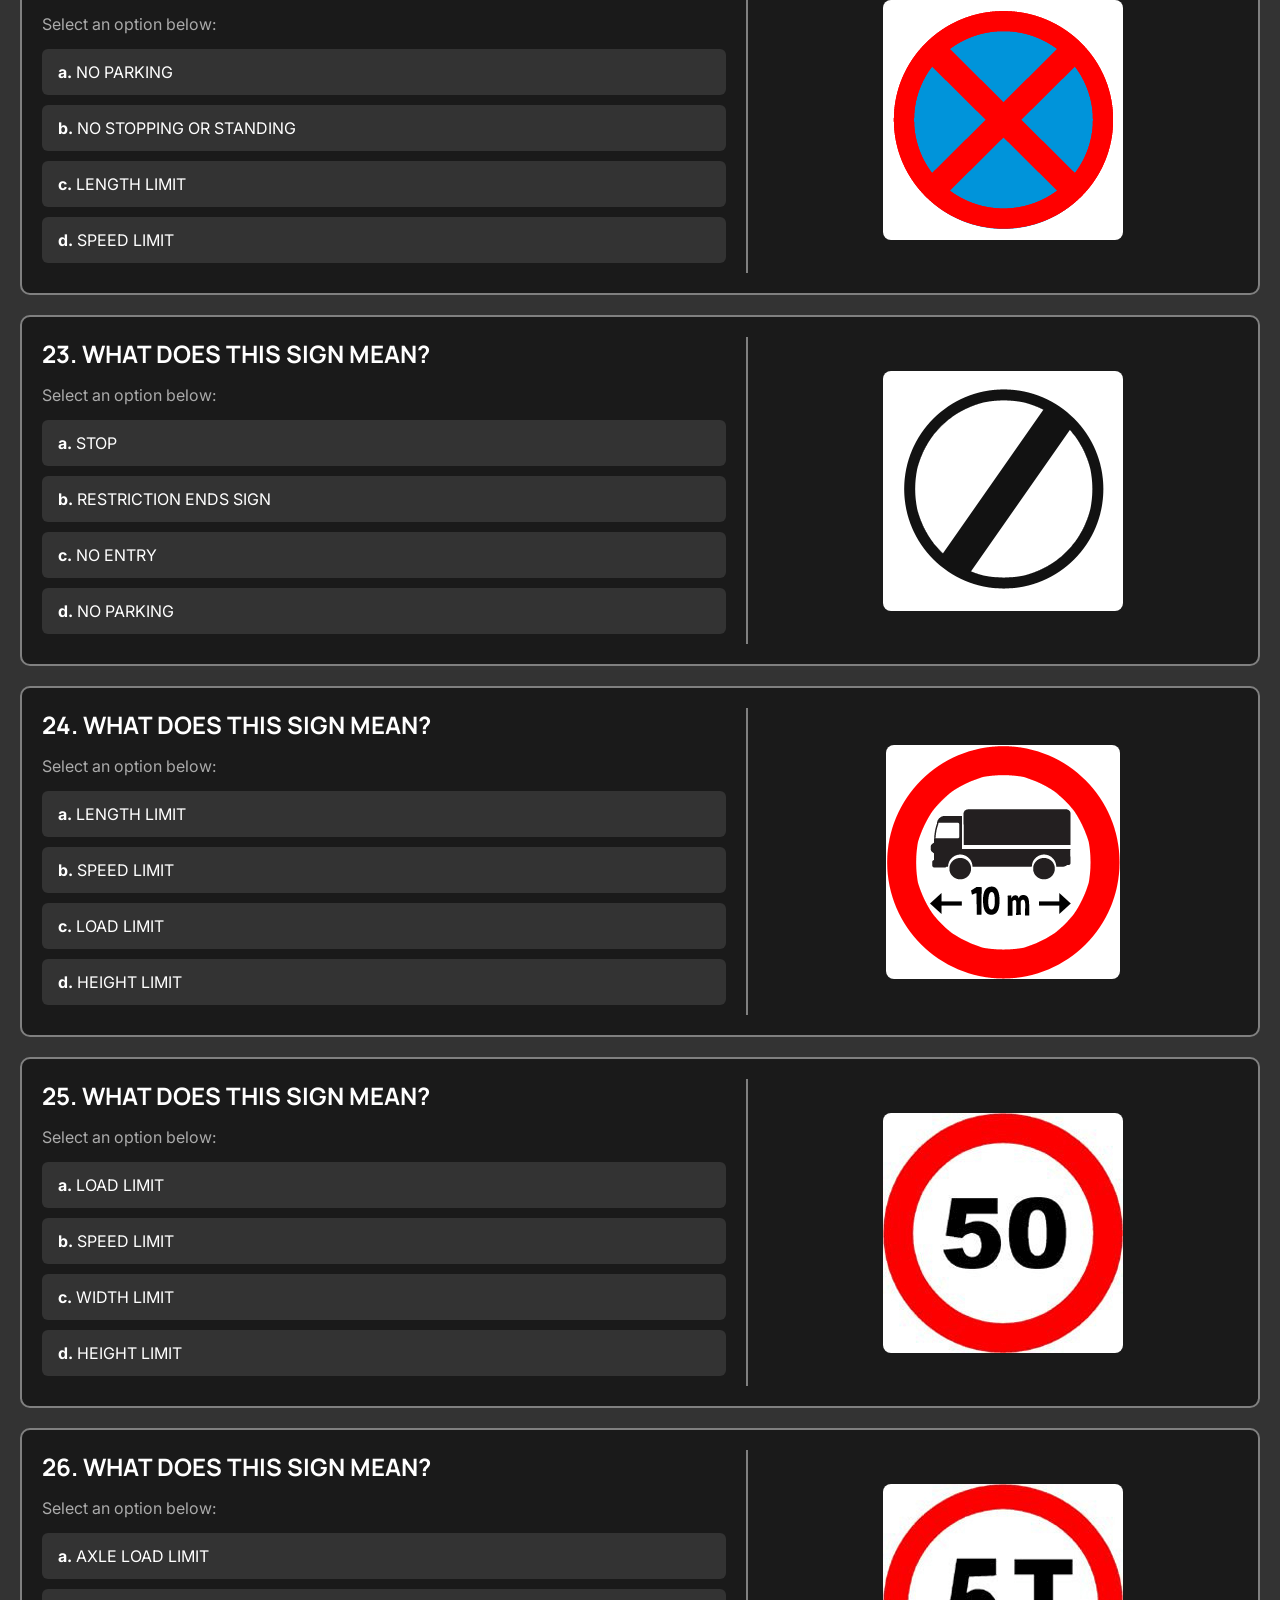
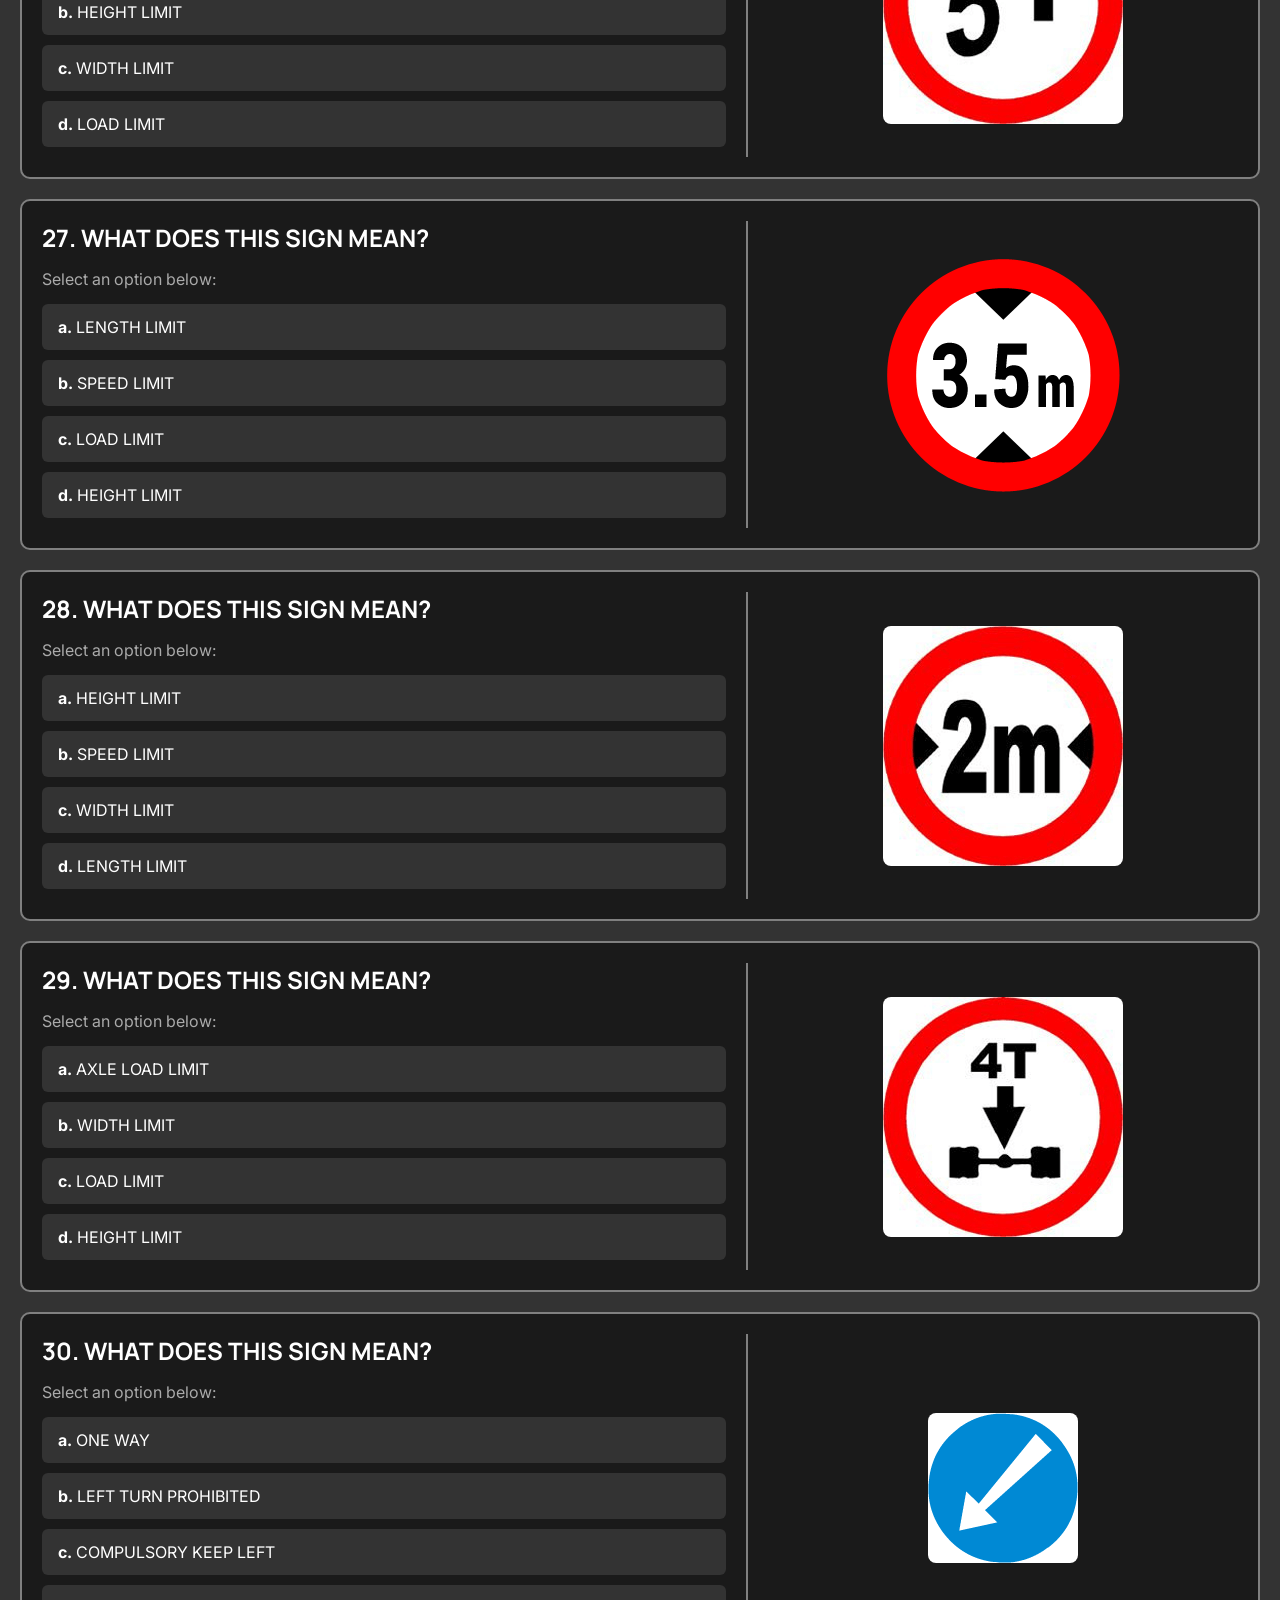
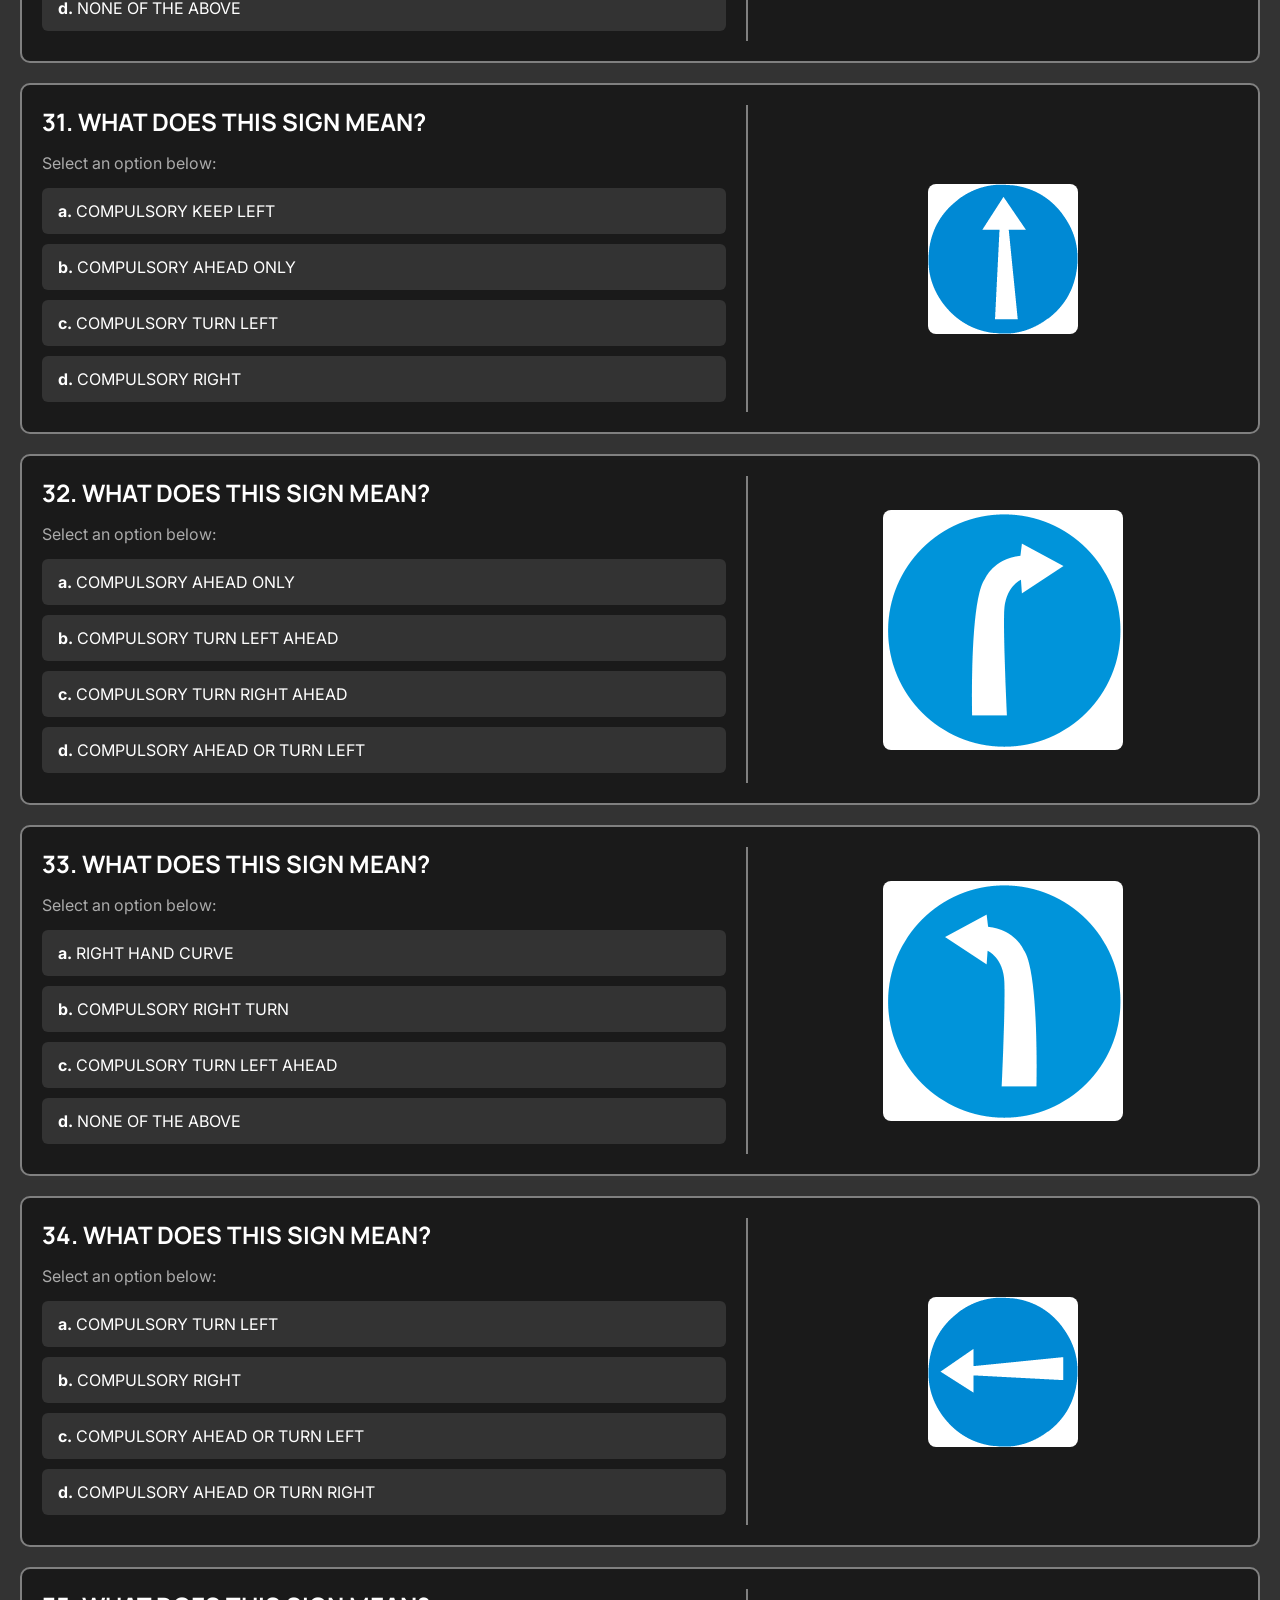
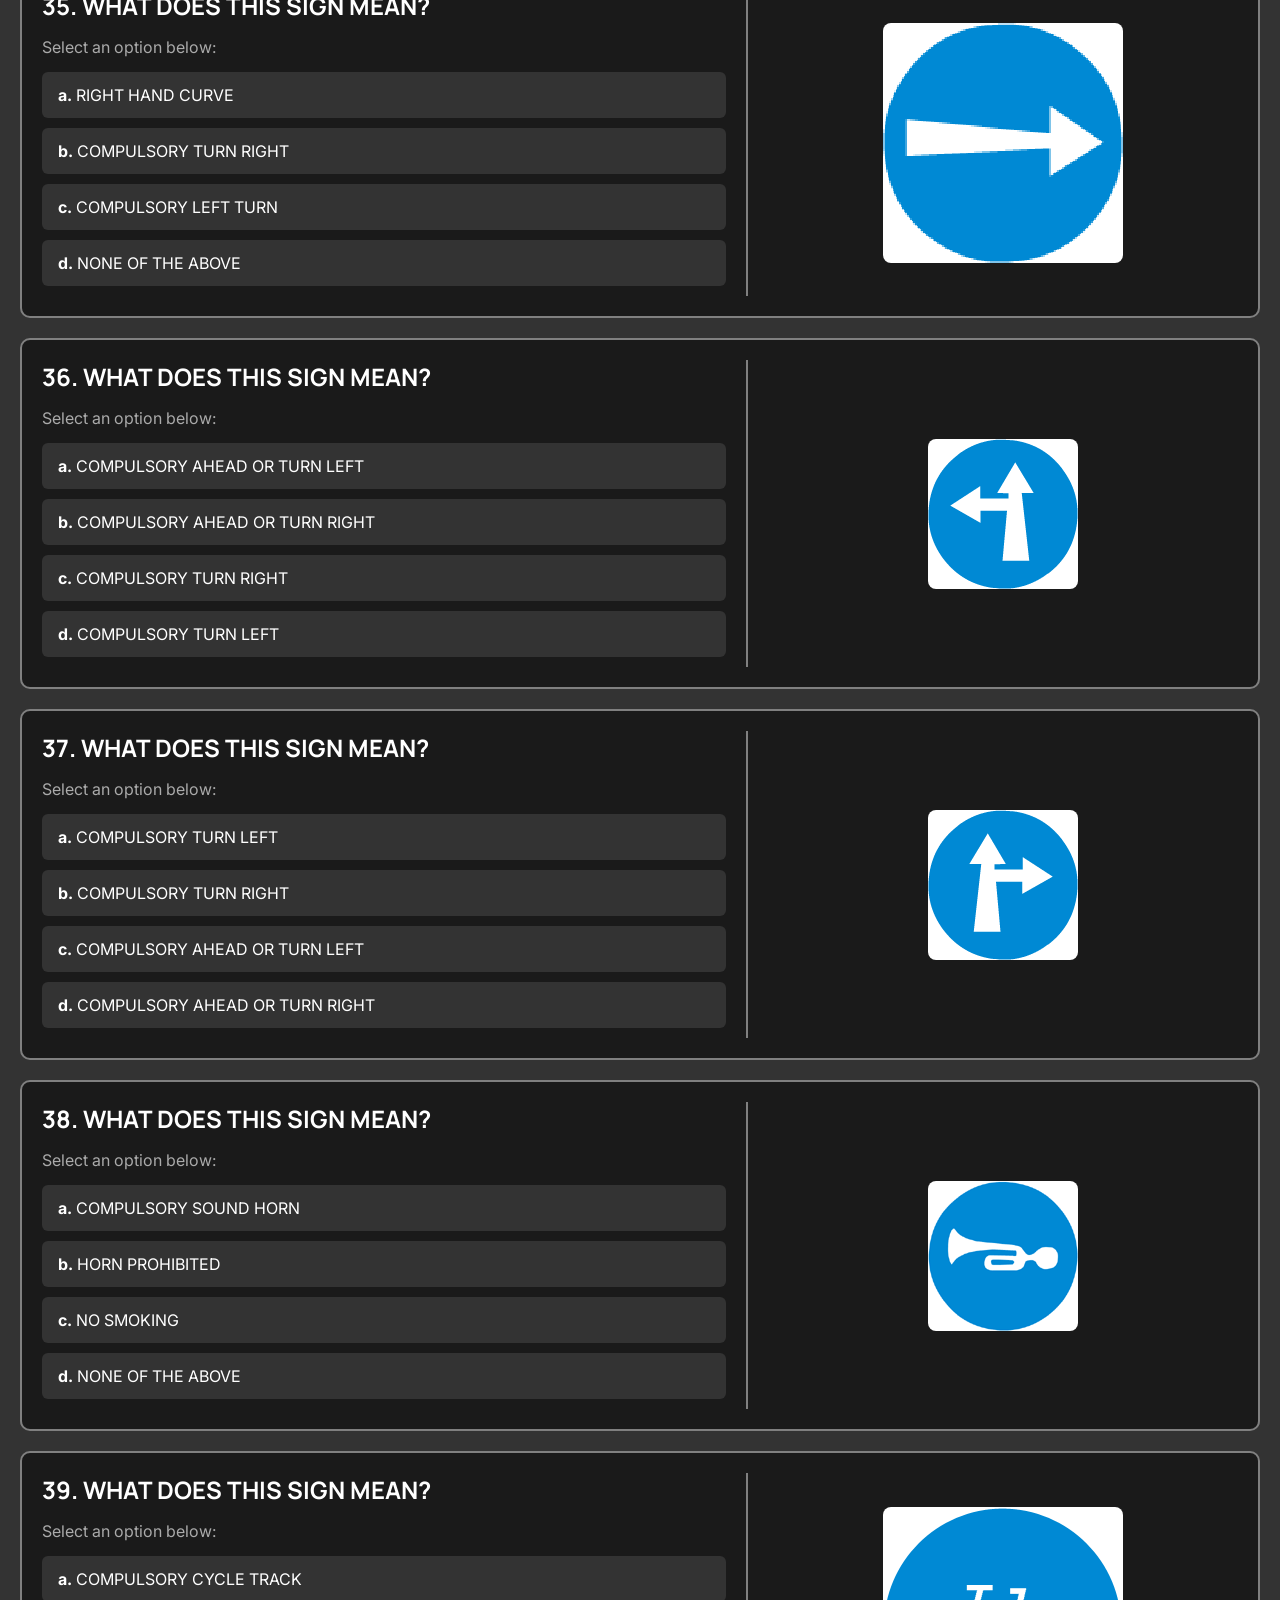
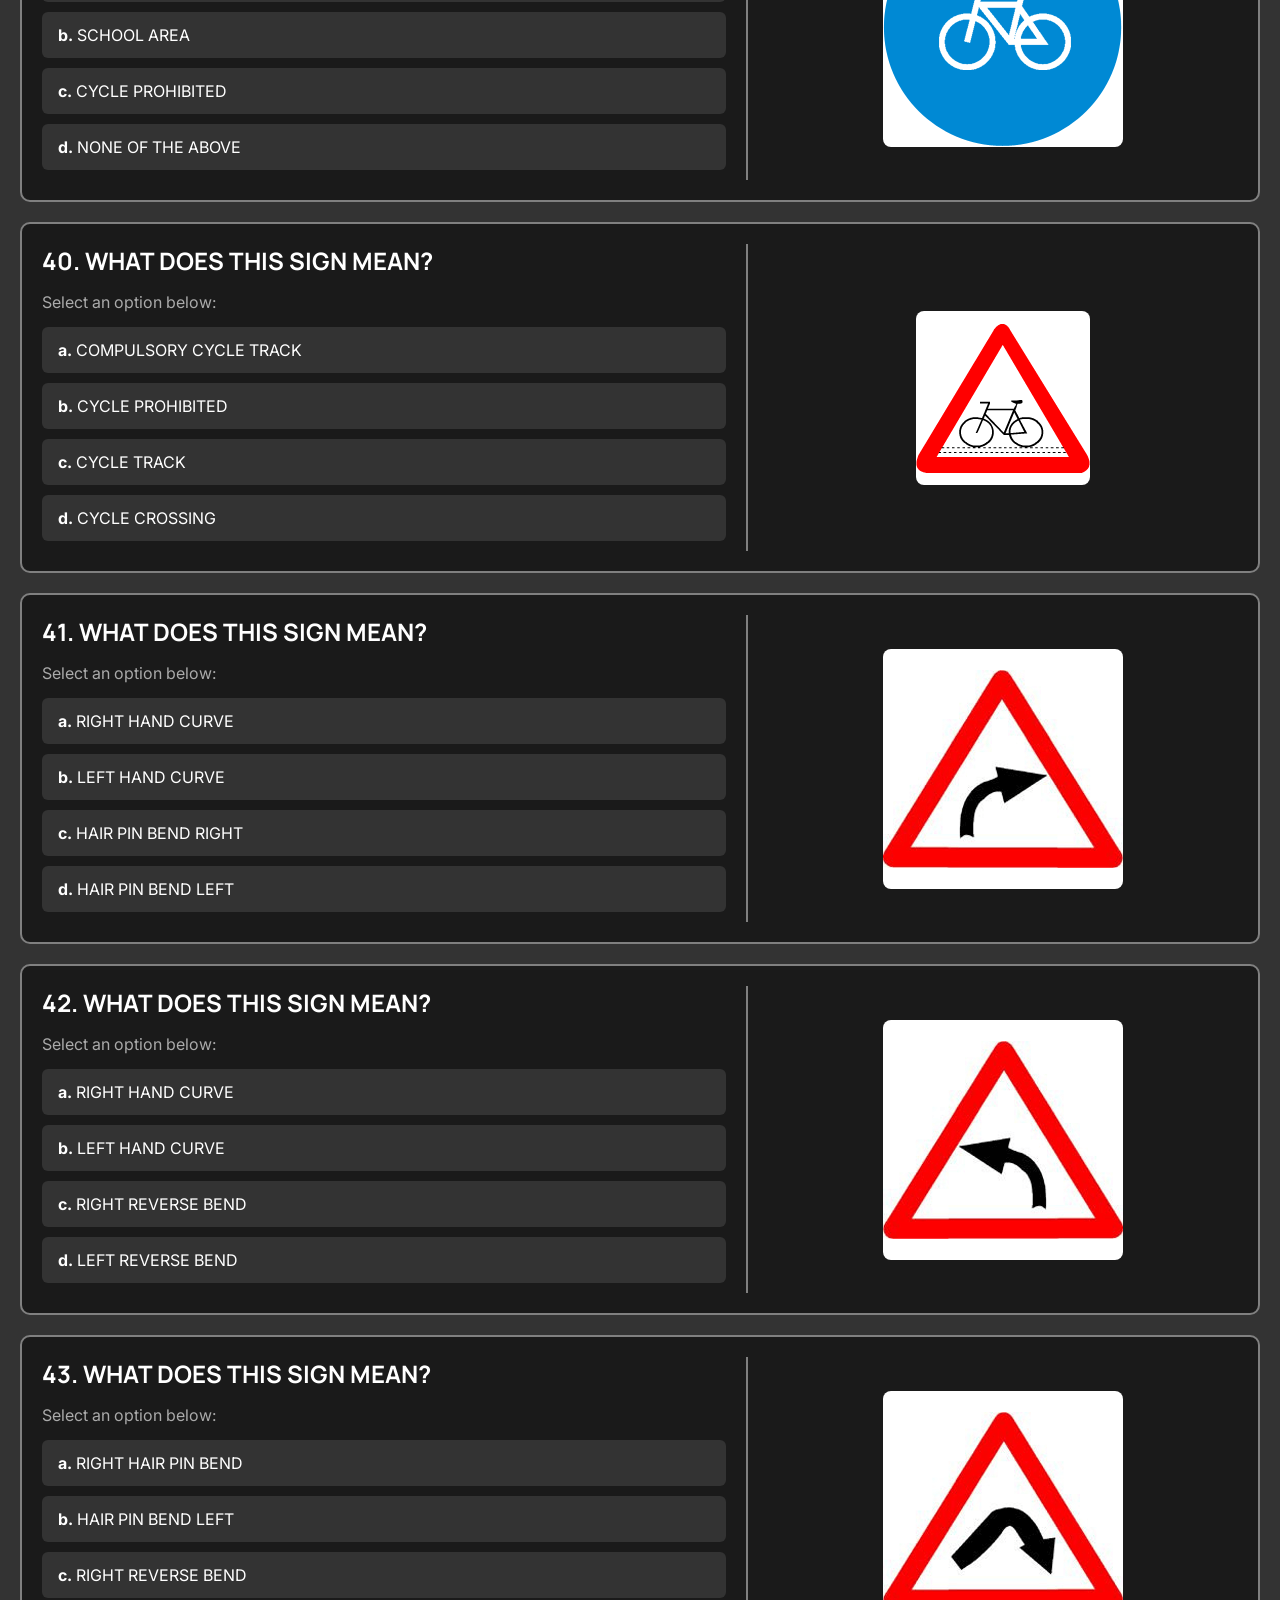
==== commit e96cb1b8: "add high score tab" ====
--- a/index.html
+++ b/index.html
@@ -27,8 +27,7 @@
         padding: 20px;
         background-color: rgba(0, 0, 0, 0.8);
         color: #fff;
-        /* Added top padding so the first question isn't hidden by the floating score */
-        padding-top: 80px;
+        padding-top: 100px; /* Increased to fit the larger score container */
       }
 
       .main-container {
@@ -74,7 +73,6 @@
         list-style-type: none;
       }
 
-      /* Styling for the clickable options */
       .option-item {
         background-color: #333;
         padding: 12px 15px;
@@ -89,52 +87,67 @@
         background-color: #444;
       }
 
-      /* Styles applied via JavaScript when clicked */
       .option-item.correct {
-        background-color: #2e7d32; /* Green */
+        background-color: #2e7d32;
         color: white;
         border-color: #4caf50;
       }
 
       .option-item.wrong {
-        background-color: #c62828; /* Red */
+        background-color: #c62828;
         color: white;
         border-color: #ef5350;
       }
 
-      /* Disable clicking after an answer is chosen */
       .options.answered .option-item {
         pointer-events: none;
       }
 
-      /* Keep unselected options slightly faded after answering */
       .options.answered .option-item:not(.correct):not(.wrong) {
         opacity: 0.5;
       }
 
-      /* --- NEW SCORE CONTAINER DESIGN --- */
+      /* --- SCORE CONTAINER DESIGN --- */
       .score-container {
         position: fixed;
         top: 20px;
-        right: 20px; /* Moved to the right for a more standard look */
+        right: 20px;
+        display: flex;
+        flex-direction: column; /* Stack High Score and Current Score */
+        align-items: flex-end;
+        gap: 8px;
+        z-index: 1000;
+        font-family: "Manrope", sans-serif;
+      }
+
+      .high-score-badge {
+        background: rgba(255, 215, 0, 0.2); /* Subtle Gold */
+        color: #ffd700;
+        padding: 6px 16px;
+        border-radius: 20px;
+        font-weight: 700;
+        font-size: 0.9rem;
+        border: 1px solid rgba(255, 215, 0, 0.5);
+        backdrop-filter: blur(5px);
+      }
+
+      .current-score-badge {
         padding: 12px 24px;
-        background: rgba(0, 0, 0, 0.8);
+        background: rgb(255 0 0 / 20%);
         color: #fff;
         border-radius: 30px;
-        font-family: "Manrope", sans-serif;
         font-weight: 700;
         font-size: 1.25rem;
         box-shadow: 0 4px 15px rgba(0, 0, 0, 0.5);
         display: flex;
         align-items: center;
         gap: 8px;
-        z-index: 1000;
-        border: 2px solid rgba(255, 255, 255, 0.2);
+        border: 1px solid rgb(255 0 0 / 50%);
         backdrop-filter: blur(5px);
       }
 
-      .score-container::before {
-        content: "Score:";
+      .current-score-badge::before {
+        content: "Current Score:";
         font-size: 1rem;
         font-weight: 500;
         opacity: 0.8;
@@ -145,6 +158,29 @@
         background: rgba(0, 0, 0, 0.2);
         padding: 4px 12px;
         border-radius: 20px;
+      }
+
+      .link {
+        position: fixed;
+        bottom: 20px;
+        right: 20px;
+
+        position: fixed;
+        bottom: 20px;
+        right: 20px;
+        background: rgb(0 68 255 / 20%);
+        padding: 6px 16px;
+        border-radius: 20px;
+        font-weight: 700;
+        font-size: 0.9rem;
+        border: 1px solid rgb(0 140 255 / 50%);
+        backdrop-filter: blur(5px);
+        text-decoration: none;
+        color: #00bfff;
+      }
+
+      .link::before {
+        content: "Link to DOC";
       }
 
       @media (max-width: 768px) {
@@ -160,21 +196,49 @@
         .score-container {
           top: 10px;
           right: 10px;
+        }
+        .current-score-badge {
           font-size: 1rem;
           padding: 8px 16px;
         }
         body {
-          padding-top: 70px;
+          padding-top: 110px;
+        }
+
+        .current-score-badge {
+          display: flex;
+          flex-direction: column;
+          max-width: 100px;
+        }
+
+        .current-score-badge::before {
+          content: "Score";
+        }
+
+        .link::before {
+          content: "DOC";
         }
       }
     </style>
   </head>
   <body>
     <div class="score-container">
-      <div class="score-numbers">
-        <span class="scored">0</span> / <span class="total">0</span>
+      <div class="high-score-badge">
+        Highest: <span class="high-score">0/0</span>
+      </div>
+      <div class="current-score-badge">
+        <div class="score-numbers">
+          <span class="scored">0</span> / <span class="total">0</span>
+        </div>
       </div>
     </div>
+
+    <a
+      class="link"
+      href="https://www.transport.telangana.gov.in/html/pdf/road-signs-english.pdf"
+      target="_blank"
+    ></a>
+
     <div class="main-container"></div>
 
     <script>
@@ -1320,9 +1384,23 @@
       const mainContainer = document.querySelector(".main-container");
       const totalAttemptedEle = document.querySelector(".total");
       const scoreEle = document.querySelector(".scored");
+      const highScoreEle = document.querySelector(".high-score");
 
       let attempted = 0;
       let scored = 0;
+      const totalQuestions = questionData.length;
+
+      // --- NEW: Initialize High Score from Local Storage ---
+      function initHighScore() {
+        const savedHighScore = localStorage.getItem("rtoQuizHighScore");
+        if (savedHighScore !== null) {
+          highScoreEle.textContent = `${savedHighScore}/${totalQuestions}`;
+        } else {
+          highScoreEle.textContent = `0/${totalQuestions}`;
+        }
+      }
+
+      initHighScore(); // Run on load
 
       // 1. Generate the HTML for the questions
       questionData.forEach((item) => {
@@ -1341,7 +1419,7 @@
             </ul>
           </div>
           <div class="img-container">
-            <img src="data/img/${imageID}.png" alt="Question Image" onerror="this.style.display='none'" />
+            <img src="data/img/${!imageID ? "no-image" : imageID}.png" alt="Question Image" onerror="this.style.display='none'" />
           </div>
         </div>`;
 
@@ -1366,15 +1444,13 @@
         const question = questionData.find((q) => q.id === questionId);
         const correctAnswer = question.answerOption;
 
-        // Lock the question
         optionsList.classList.add("answered");
 
-        // --- NEW LOGIC: Update scores ---
-        attempted++; // Always increment attempted count
+        attempted++;
 
         if (userChoice === correctAnswer) {
           clickedOption.classList.add("correct");
-          scored++; // Increment score if correct
+          scored++;
         } else {
           clickedOption.classList.add("wrong");
 
@@ -1386,9 +1462,26 @@
           }
         }
 
-        // --- NEW LOGIC: Render new scores to DOM ---
         scoreEle.textContent = scored;
         totalAttemptedEle.textContent = attempted;
+
+        // --- NEW: Check and Update High Score when quiz is finished ---
+        if (attempted === totalQuestions) {
+          const currentHighScore =
+            parseInt(localStorage.getItem("rtoQuizHighScore")) || 0;
+
+          if (scored > currentHighScore) {
+            localStorage.setItem("rtoQuizHighScore", scored);
+            highScoreEle.textContent = `${scored}/${totalQuestions}`;
+
+            // Optional: Give it a little flash effect to show they broke the record
+            highScoreEle.parentElement.style.backgroundColor =
+              "rgba(46, 125, 50, 0.8)";
+            highScoreEle.parentElement.style.color = "#fff";
+            highScoreEle.parentElement.style.borderColor = "#4caf50";
+            highScoreEle.parentElement.innerHTML = `🏆 New High Score: <span class="high-score">${scored}/${totalQuestions}</span>`;
+          }
+        }
       });
     </script>
   </body>
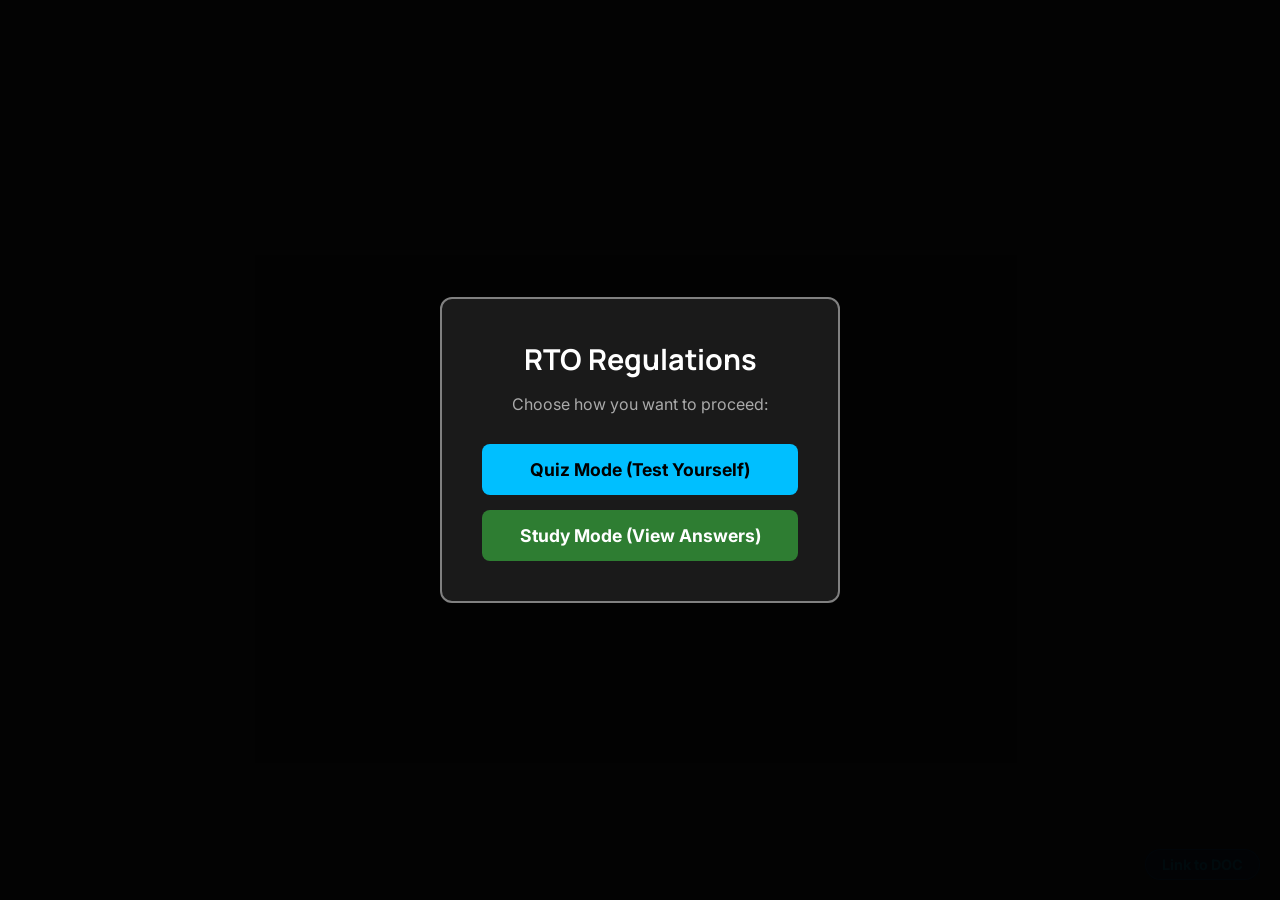
==== commit 079e6866: "add study mode" ====
--- a/index.html
+++ b/index.html
@@ -3,7 +3,7 @@
   <head>
     <meta charset="UTF-8" />
     <meta name="viewport" content="width=device-width, initial-scale=1.0" />
-    <title>Rto Quiz- Traffic signs</title>
+    <title>2. Rto Quiz - regulations</title>
     <link rel="preconnect" href="https://fonts.googleapis.com" />
     <link rel="preconnect" href="https://fonts.gstatic.com" crossorigin />
     <link
@@ -27,9 +27,91 @@
         padding: 20px;
         background-color: rgba(0, 0, 0, 0.8);
         color: #fff;
-        padding-top: 100px; /* Increased to fit the larger score container */
-      }
-
+        padding-top: 100px;
+      }
+
+      /* --- MODE SELECTION OVERLAY --- */
+      .overlay {
+        position: fixed;
+        top: 0;
+        left: 0;
+        width: 100%;
+        height: 100%;
+        background: rgba(0, 0, 0, 0.95);
+        display: flex;
+        justify-content: center;
+        align-items: center;
+        z-index: 2000;
+      }
+
+      .modal {
+        background: #1a1a1a;
+        padding: 40px;
+        border-radius: 12px;
+        text-align: center;
+        border: 2px solid gray;
+        max-width: 400px;
+        width: 90%;
+      }
+
+      .modal h2 {
+        font-family: "Manrope", sans-serif;
+        margin-bottom: 15px;
+        font-size: 1.8rem;
+      }
+
+      .modal p {
+        margin-bottom: 30px;
+        color: #aaa;
+      }
+
+      .mode-buttons {
+        display: flex;
+        flex-direction: column;
+        gap: 15px;
+      }
+
+      .mode-btn {
+        padding: 15px;
+        font-size: 1.1rem;
+        border: none;
+        border-radius: 8px;
+        cursor: pointer;
+        font-weight: bold;
+        transition:
+          transform 0.2s,
+          background-color 0.2s;
+        font-family: "Inter", sans-serif;
+      }
+
+      .mode-btn:active {
+        transform: scale(0.98);
+      }
+
+      #btn-quiz-mode {
+        background: #00bfff;
+        color: #000;
+      }
+
+      #btn-quiz-mode:hover {
+        background: #008cbf;
+      }
+
+      #btn-study-mode {
+        background: #2e7d32;
+        color: #fff;
+      }
+
+      #btn-study-mode:hover {
+        background: #1b5e20;
+      }
+
+      /* Utility class to hide elements */
+      .hidden {
+        display: none !important;
+      }
+
+      /* --- EXISTING STYLES --- */
       .main-container {
         width: 100%;
       }
@@ -61,6 +143,7 @@
         max-width: 100%;
         height: auto;
         border-radius: 8px;
+        zoom: 200%;
       }
 
       h1 {
@@ -113,7 +196,7 @@
         top: 20px;
         right: 20px;
         display: flex;
-        flex-direction: column; /* Stack High Score and Current Score */
+        flex-direction: column;
         align-items: flex-end;
         gap: 8px;
         z-index: 1000;
@@ -121,7 +204,7 @@
       }
 
       .high-score-badge {
-        background: rgba(255, 215, 0, 0.2); /* Subtle Gold */
+        background: rgba(255, 215, 0, 0.2);
         color: #ffd700;
         padding: 6px 16px;
         border-radius: 20px;
@@ -161,10 +244,6 @@
       }
 
       .link {
-        position: fixed;
-        bottom: 20px;
-        right: 20px;
-
         position: fixed;
         bottom: 20px;
         right: 20px;
@@ -204,17 +283,14 @@
         body {
           padding-top: 110px;
         }
-
         .current-score-badge {
           display: flex;
           flex-direction: column;
           max-width: 100px;
         }
-
         .current-score-badge::before {
           content: "Score";
         }
-
         .link::before {
           content: "DOC";
         }
@@ -222,7 +298,22 @@
     </style>
   </head>
   <body>
-    <div class="score-container">
+    <div id="mode-selection-overlay" class="overlay">
+      <div class="modal">
+        <h2>RTO Regulations</h2>
+        <p>Choose how you want to proceed:</p>
+        <div class="mode-buttons">
+          <button id="btn-quiz-mode" class="mode-btn">
+            Quiz Mode (Test Yourself)
+          </button>
+          <button id="btn-study-mode" class="mode-btn">
+            Study Mode (View Answers)
+          </button>
+        </div>
+      </div>
+    </div>
+
+    <div class="score-container hidden">
       <div class="high-score-badge">
         Highest: <span class="high-score">0/0</span>
       </div>
@@ -235,11 +326,11 @@
 
     <a
       class="link"
-      href="https://www.transport.telangana.gov.in/html/pdf/road-signs-english.pdf"
+      href="https://www.transport.telangana.gov.in/html/pdf/rules-of-road-regulations-english.pdf"
       target="_blank"
     ></a>
 
-    <div class="main-container"></div>
+    <div class="main-container hidden"></div>
 
     <script>
       const questionData = [
@@ -1382,15 +1473,26 @@
         },
       ];
       const mainContainer = document.querySelector(".main-container");
+      const scoreContainer = document.querySelector(".score-container");
+      const overlay = document.getElementById("mode-selection-overlay");
+
+      const btnQuiz = document.getElementById("btn-quiz-mode");
+      const btnStudy = document.getElementById("btn-study-mode");
+
       const totalAttemptedEle = document.querySelector(".total");
       const scoreEle = document.querySelector(".scored");
       const highScoreEle = document.querySelector(".high-score");
 
       let attempted = 0;
       let scored = 0;
+      let currentMode = "quiz"; // Will be updated on click
       const totalQuestions = questionData.length;
 
-      // --- NEW: Initialize High Score from Local Storage ---
+      // Event Listeners for Mode Selection
+      btnQuiz.addEventListener("click", () => startApp("quiz"));
+      btnStudy.addEventListener("click", () => startApp("study"));
+
+      // Initialize High Score
       function initHighScore() {
         const savedHighScore = localStorage.getItem("rtoQuizHighScore");
         if (savedHighScore !== null) {
@@ -1400,34 +1502,81 @@
         }
       }
 
-      initHighScore(); // Run on load
-
-      // 1. Generate the HTML for the questions
-      questionData.forEach((item) => {
-        const { id, question, imageID, options, answerOption } = item;
-
-        const html = `
-        <div class="question-tab">
-          <div class="q-options">
-            <h1><span>${id}. </span>${question}</h1>
-            <p style="margin-bottom: 15px; color: #aaa;">Select an option below:</p>
-            <ul class="options" data-question-id="${id}">
-              <li class="option-item" data-choice="a"><b>a.</b> ${options.a}</li>
-              <li class="option-item" data-choice="b"><b>b.</b> ${options.b}</li>
-              <li class="option-item" data-choice="c"><b>c.</b> ${options.c}</li>
-              <li class="option-item" data-choice="d"><b>d.</b> ${options.d}</li>
-            </ul>
+      // Main function to load the UI based on mode
+      function startApp(mode) {
+        currentMode = mode;
+
+        // Hide overlay, show main container
+        overlay.classList.add("hidden");
+        mainContainer.classList.remove("hidden");
+
+        // Only show score container and init scores if in Quiz Mode
+        if (mode === "quiz") {
+          scoreContainer.classList.remove("hidden");
+          initHighScore();
+        }
+
+        // Generate HTML
+        questionData.forEach((item) => {
+          const { id, question, imageID, options, answerOption } = item;
+
+          const html = `
+          <div class="question-tab">
+              <div class="q-options" style="${!imageID ? "border-right: none;" : ""}">
+                <h1><span>${id}. </span>${question}</h1>
+              <p style="margin-bottom: 15px; color: #aaa;">${mode === "study" ? "Correct answer highlighted below:" : "Select an option below:"}</p>
+              <ul class="options" data-question-id="${id}">
+                <li class="option-item" data-choice="a"><b>a.</b> ${options.a}</li>
+                <li class="option-item" data-choice="b"><b>b.</b> ${options.b}</li>
+                <li class="option-item" data-choice="c"><b>c.</b> ${options.c}</li>
+                <li class="option-item" data-choice="d"><b>d.</b> ${options.d}</li>
+              </ul>
+            </div>
+
+            ${
+              !imageID
+                ? ""
+                : `
+              <div class="img-container">
+                <img src="data/img/${imageID}.png" alt="Question Image" />
+              </div>
+            `
+            }
           </div>
-          <div class="img-container">
-            <img src="data/img/${!imageID ? "no-image" : imageID}.png" alt="Question Image" onerror="this.style.display='none'" />
-          </div>
-        </div>`;
-
-        mainContainer.insertAdjacentHTML("beforeend", html);
-      });
-
-      // 2. Add Event Listener to handle the clicks
+        `;
+          mainContainer.insertAdjacentHTML("beforeend", html);
+        });
+
+        // If Study Mode, pre-fill the correct answers
+        if (mode === "study") {
+          const allOptionLists = document.querySelectorAll(".options");
+
+          allOptionLists.forEach((optionsList) => {
+            const questionId = parseInt(
+              optionsList.getAttribute("data-question-id"),
+            );
+            const question = questionData.find((q) => q.id === questionId);
+            const correctAnswer = question.answerOption;
+
+            // Find the correct li and add 'correct' class
+            const correctOptionElement = optionsList.querySelector(
+              `[data-choice="${correctAnswer}"]`,
+            );
+            if (correctOptionElement) {
+              correctOptionElement.classList.add("correct");
+            }
+
+            // Add 'answered' class to disable hover/clicks and dim wrong answers
+            optionsList.classList.add("answered");
+          });
+        }
+      }
+
+      // Handle Clicks (Only relevant for Quiz Mode)
       mainContainer.addEventListener("click", function (event) {
+        // Prevent logic if we are in study mode
+        if (currentMode === "study") return;
+
         const clickedOption = event.target.closest(".option-item");
 
         if (!clickedOption) return;
@@ -1465,7 +1614,7 @@
         scoreEle.textContent = scored;
         totalAttemptedEle.textContent = attempted;
 
-        // --- NEW: Check and Update High Score when quiz is finished ---
+        // Check and Update High Score when quiz is finished
         if (attempted === totalQuestions) {
           const currentHighScore =
             parseInt(localStorage.getItem("rtoQuizHighScore")) || 0;
@@ -1474,7 +1623,6 @@
             localStorage.setItem("rtoQuizHighScore", scored);
             highScoreEle.textContent = `${scored}/${totalQuestions}`;
 
-            // Optional: Give it a little flash effect to show they broke the record
             highScoreEle.parentElement.style.backgroundColor =
               "rgba(46, 125, 50, 0.8)";
             highScoreEle.parentElement.style.color = "#fff";
